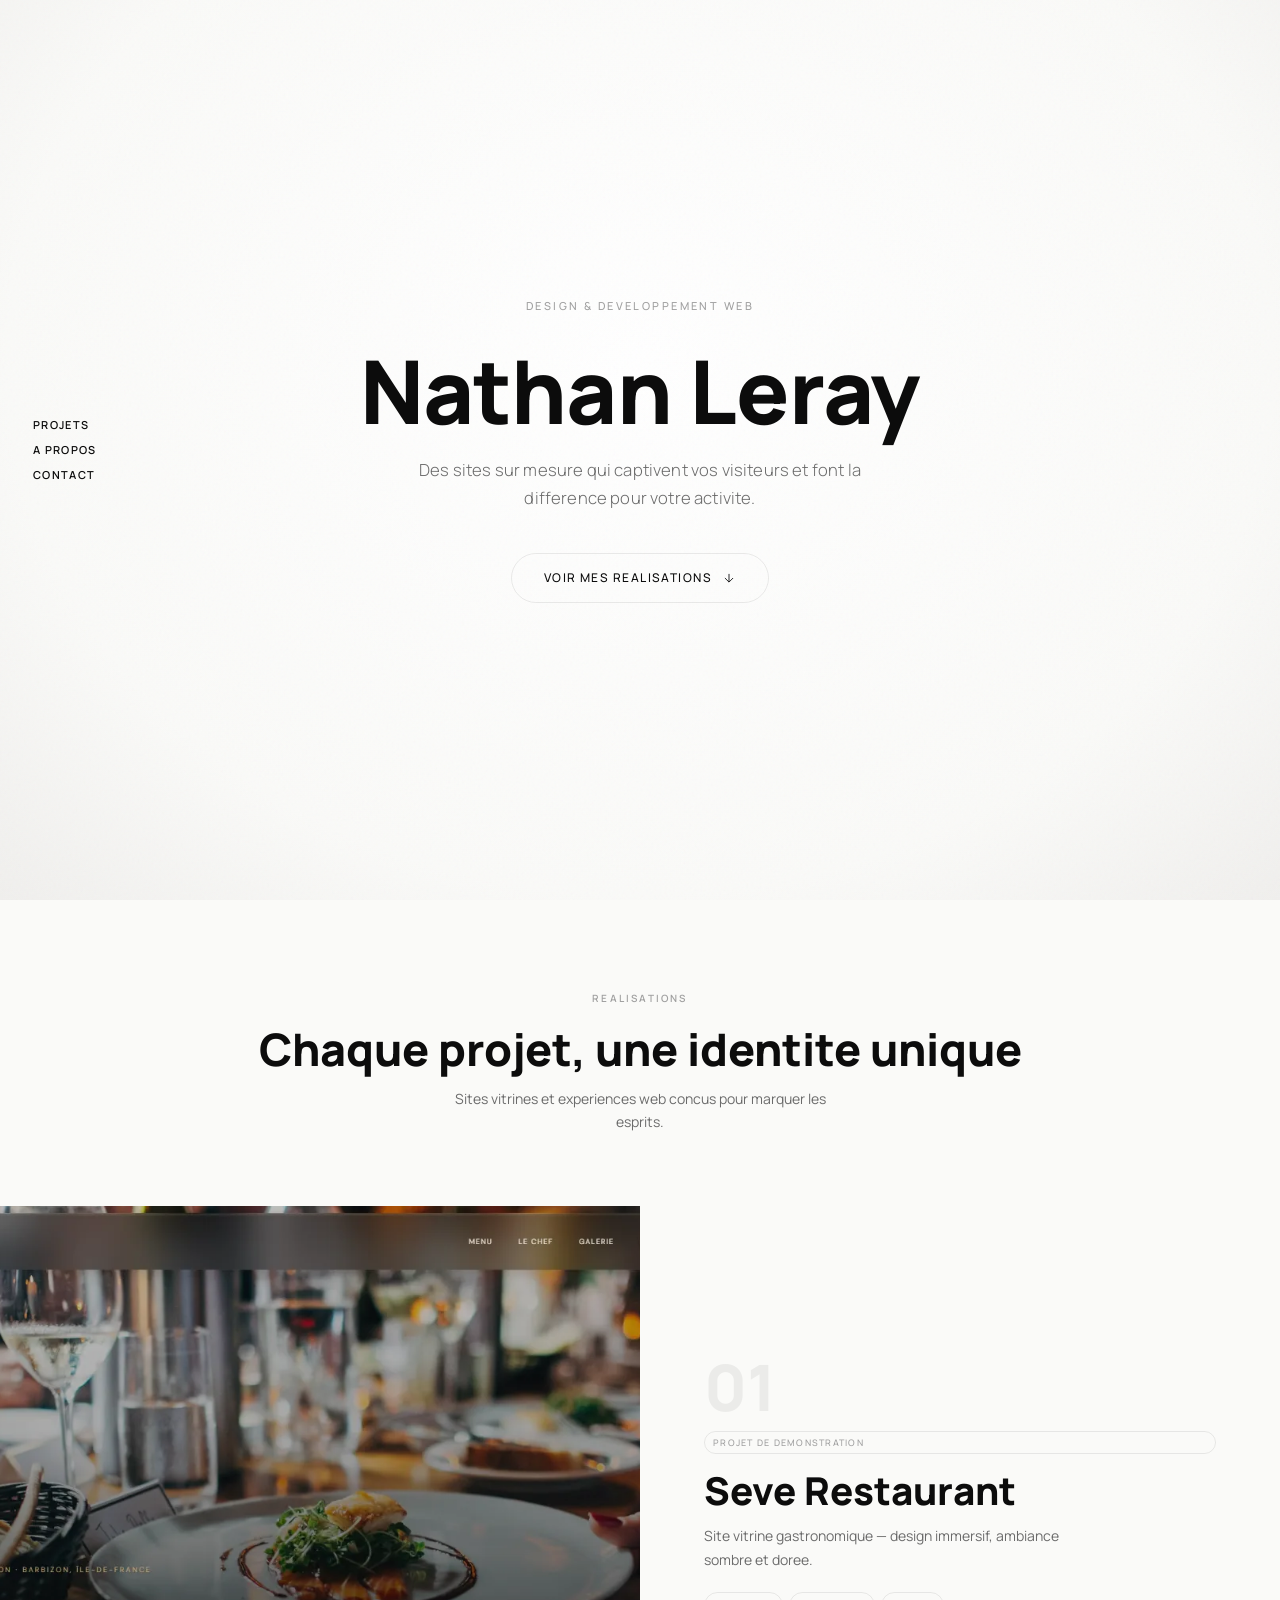
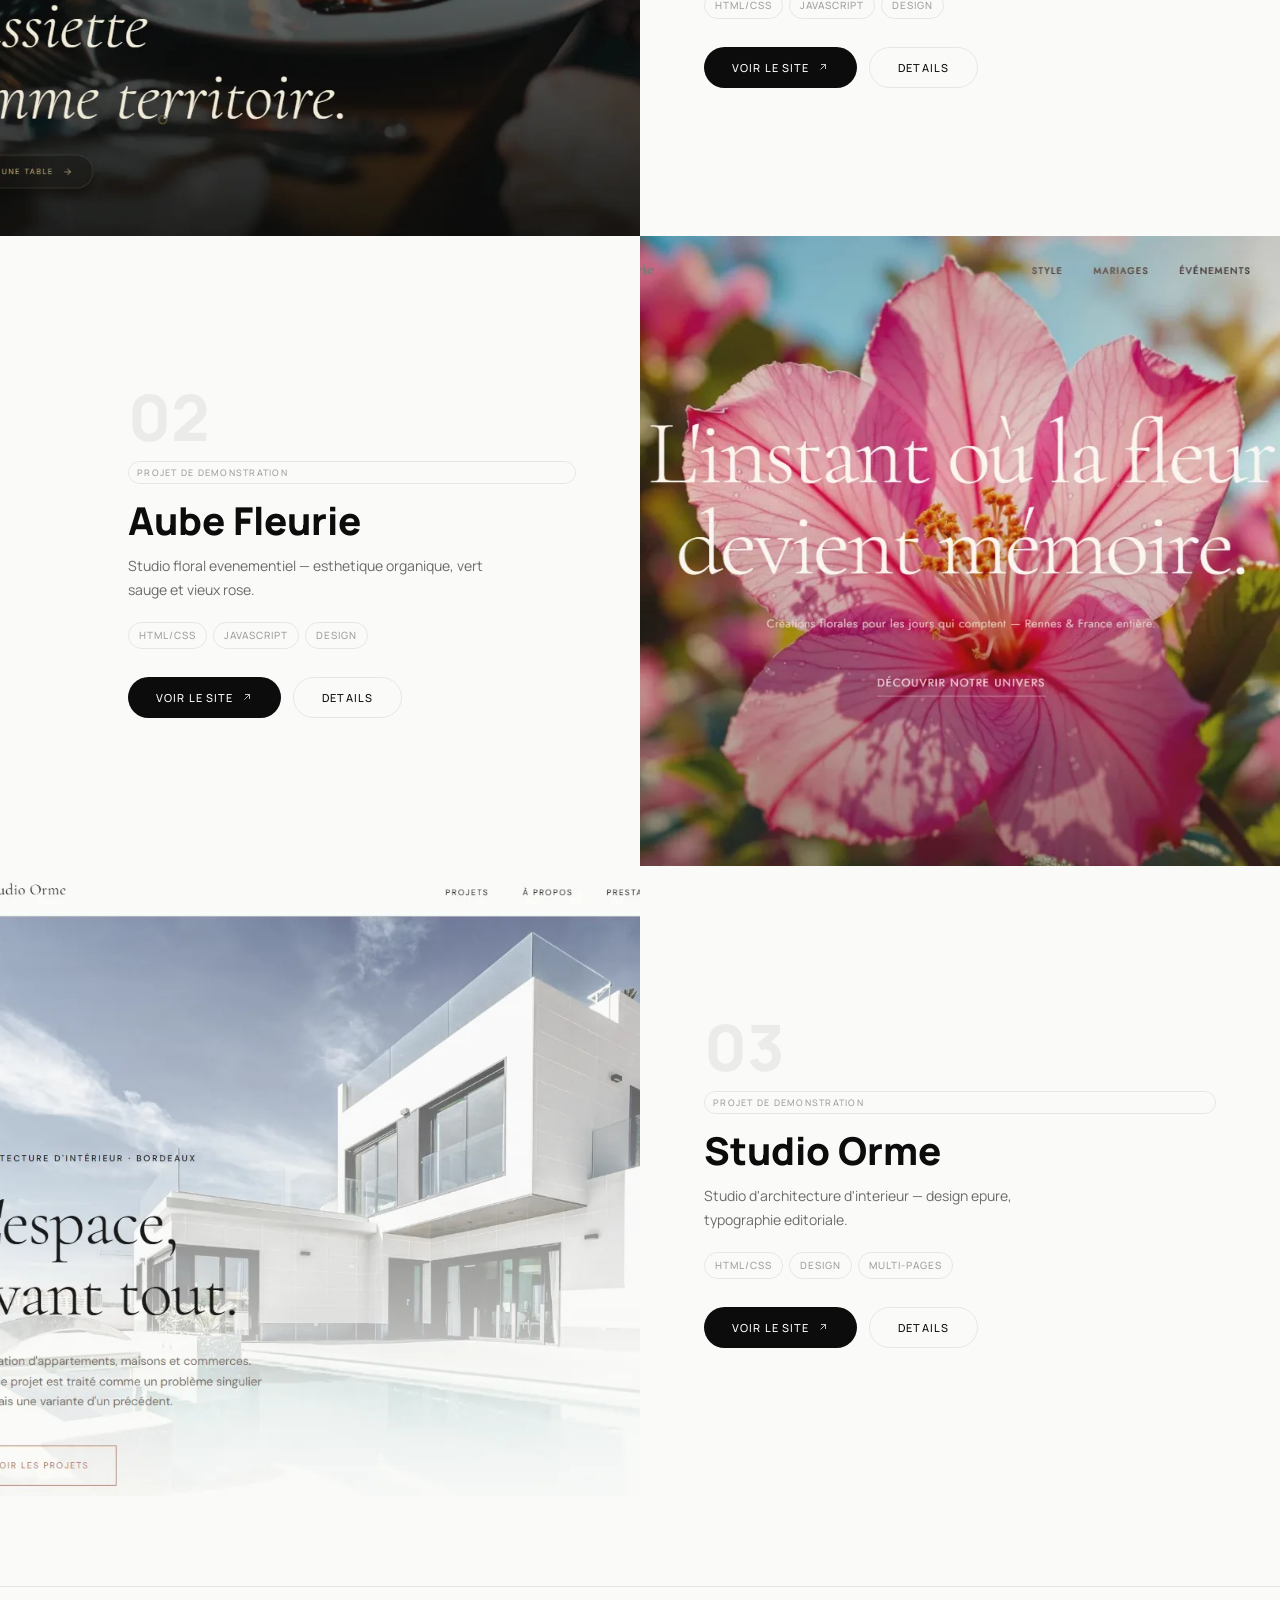
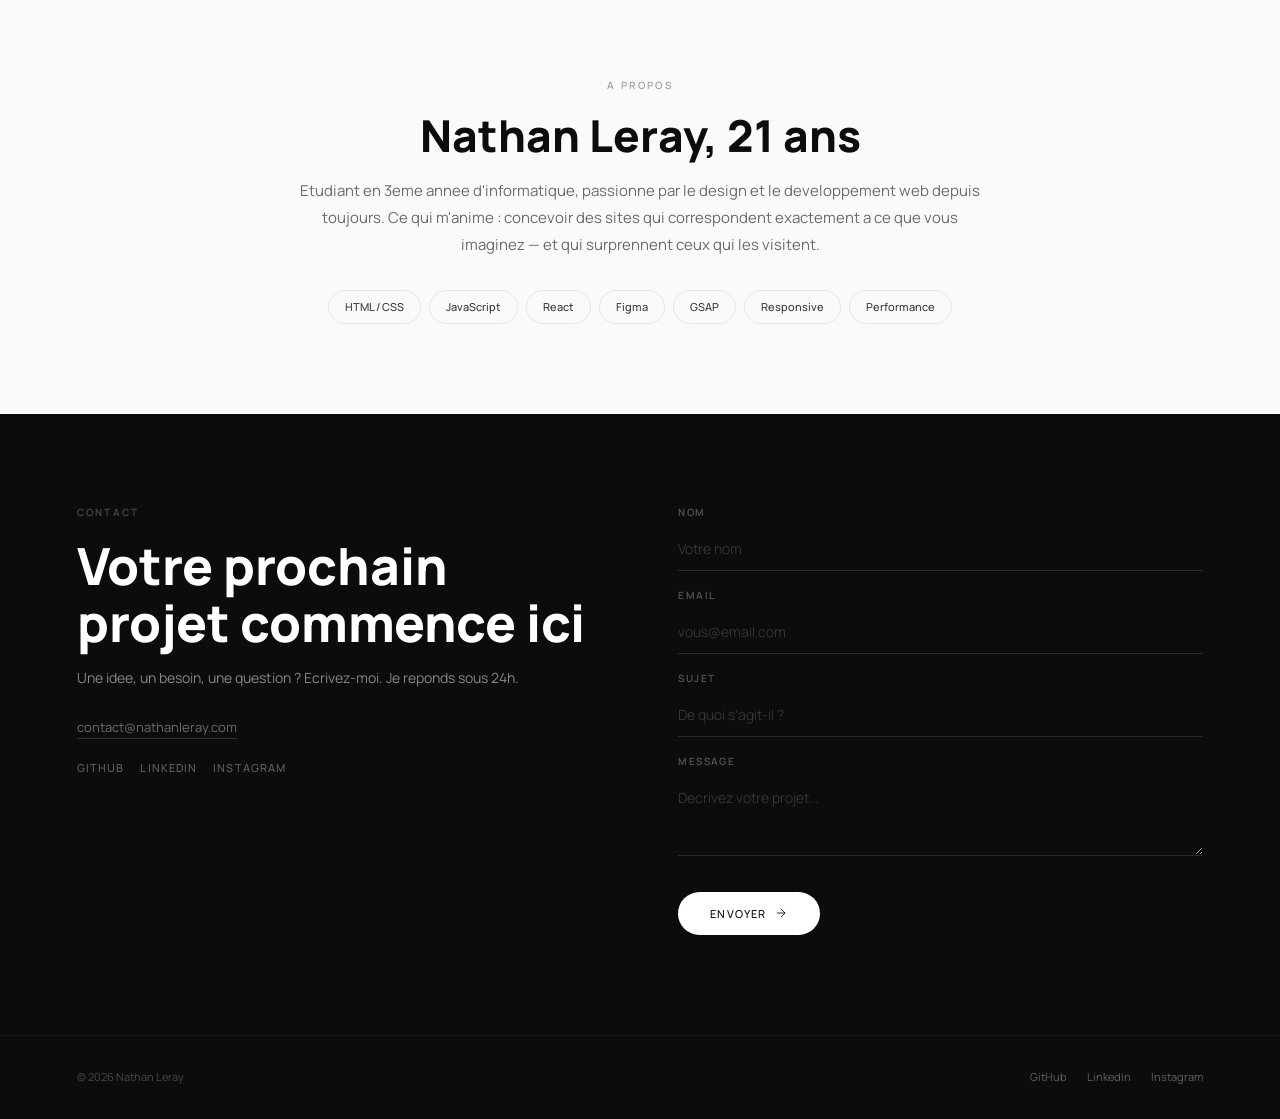
==== index.html @ 49ed4783 "Redesign pro as main, SEO/perf/security audit - pro.html → index.html (main page), old index → creat" ====
<!DOCTYPE html>
<html lang="fr">
<head>
<meta charset="UTF-8">
<meta name="viewport" content="width=device-width,initial-scale=1">
<title>Nathan Leray — Sites web sur mesure</title>
<meta name="description" content="Nathan Leray — Sites web sur mesure, performants et memorables. Design & developpement.">
<link rel="canonical" href="https://nathanleray.com">
<!-- Open Graph -->
<meta property="og:type" content="website">
<meta property="og:title" content="Nathan Leray — Sites web sur mesure">
<meta property="og:description" content="Designer et developpeur web. Des sites sur mesure qui captivent vos visiteurs et font la difference pour votre activite.">
<meta property="og:url" content="https://nathanleray.com">
<meta property="og:image" content="https://nathanleray.com/screenshots/seve.webp">
<meta property="og:locale" content="fr_FR">
<!-- Twitter -->
<meta name="twitter:card" content="summary_large_image">
<meta name="twitter:title" content="Nathan Leray — Sites web sur mesure">
<meta name="twitter:description" content="Designer et developpeur web. Des sites sur mesure qui captivent vos visiteurs.">
<meta name="twitter:image" content="https://nathanleray.com/screenshots/seve.webp">
<meta name="author" content="Nathan Leray">
<meta name="theme-color" content="#FAFAF8">
<link rel="icon" href="data:image/svg+xml,<svg xmlns='http://www.w3.org/2000/svg' viewBox='0 0 100 100'><text y='.9em' font-size='80' font-family='serif' font-style='italic'>N</text></svg>">
<link rel="preconnect" href="https://fonts.googleapis.com">
<link rel="preconnect" href="https://fonts.gstatic.com" crossorigin>
<link href="https://fonts.googleapis.com/css2?family=Manrope:wght@300;400;500;600;700;800&display=swap" rel="stylesheet">
<style>
/* Hide until fonts loaded */
.fonts-loading{opacity:0}
.fonts-ready{opacity:1;transition:opacity .15s}

:root{
  --bg:#FAFAF8;--surface:#FFFFFF;--ink:#0C0C0C;--secondary:#3A3A3A;--muted:#6B6B6B;--ghost:#A0A0A0;
  --border:rgba(0,0,0,.08);--accent:#0C0C0C;
  --font-display:'Manrope',system-ui,sans-serif;
  --font-body:'Manrope',system-ui,sans-serif;
  --ease:cubic-bezier(.16,1,.3,1);
  --gutter:clamp(24px,6vw,80px);
  --max-w:1320px;
}
*,*::before,*::after{margin:0;padding:0;box-sizing:border-box}
html{scroll-behavior:smooth;-webkit-font-smoothing:antialiased}
body{font-family:var(--font-body);font-weight:400;font-size:15px;line-height:1.7;color:var(--ink);background:var(--bg)}
a{color:inherit;text-decoration:none}
img{display:block;max-width:100%}
::selection{background:var(--ink);color:var(--bg)}

/* ═══ NAV ═══ */
.side-nav{position:fixed;left:20px;top:50%;transform:translateY(-50%);z-index:100;display:flex;flex-direction:column;gap:0;padding:8px 10px;border-radius:8px;border:.5px solid transparent;transition:background .4s var(--ease),border-color .4s,box-shadow .4s;background:transparent}
.side-nav a{font-family:var(--font-body);font-size:11px;font-weight:600;color:var(--ink);transition:color .3s;line-height:1.2;text-transform:uppercase;letter-spacing:.12em;padding:6px 2px}
.side-nav a:hover{color:var(--ghost)}
.side-nav.on-dark{background:rgba(255,255,255,.92);backdrop-filter:blur(8px);-webkit-backdrop-filter:blur(8px);border-color:rgba(0,0,0,.12);box-shadow:0 1px 6px rgba(0,0,0,.06)}
.side-nav.on-light{background:transparent;border-color:transparent;box-shadow:none}
@media(max-width:900px){.side-nav{position:fixed;left:0;right:0;bottom:0;top:auto;transform:none;flex-direction:row;justify-content:center;gap:28px;padding:16px;background:rgba(250,250,248,.94);backdrop-filter:blur(16px);-webkit-backdrop-filter:blur(16px);border-top:1px solid var(--border);z-index:100}.side-nav a{font-size:10px;letter-spacing:.1em}}

/* ═══ HERO ═══ */
.hero{position:relative;min-height:100vh;display:flex;align-items:center;justify-content:center;overflow:hidden;background:radial-gradient(ellipse at 50% 40%,#fff 0%,var(--bg) 70%,#F0EFED 100%)}
.hero::before{content:'';position:absolute;inset:0;background:url("data:image/svg+xml,%3Csvg viewBox='0 0 512 512' xmlns='http://www.w3.org/2000/svg'%3E%3Cfilter id='n'%3E%3CfeTurbulence type='fractalNoise' baseFrequency='0.65' numOctaves='4' stitchTiles='stitch'/%3E%3C/filter%3E%3Crect width='100%25' height='100%25' filter='url(%23n)' opacity='1'/%3E%3C/svg%3E");opacity:.035;pointer-events:none}
.hero-content{position:relative;z-index:2;text-align:center;max-width:820px;padding:0 var(--gutter)}
.hero-tag{font-size:11px;font-weight:500;letter-spacing:.22em;text-transform:uppercase;color:var(--ghost);margin-bottom:28px;opacity:0;transform:translateY(8px);animation:fadeUp .8s var(--ease) .9s forwards}
.hero-title{font-family:var(--font-display);font-size:clamp(44px,8vw,88px);font-weight:800;line-height:1.05;color:var(--ink);letter-spacing:-.01em;margin-bottom:20px;opacity:0;transform:scale(.82);animation:zoomIn 1.2s var(--ease) .2s forwards}
@keyframes zoomIn{to{opacity:1;transform:scale(1)}}
.hero-sub{font-size:clamp(15px,1.3vw,18px);font-weight:300;color:var(--muted);max-width:480px;margin:0 auto 40px;letter-spacing:.01em;line-height:1.7;opacity:0;transform:translateY(10px);animation:fadeUp .8s var(--ease) 1.15s forwards}
.hero-cta{display:inline-flex;align-items:center;gap:10px;padding:14px 32px;border:1px solid var(--border);border-radius:99px;color:var(--ink);font-size:12px;font-weight:500;letter-spacing:.12em;text-transform:uppercase;transition:background .4s,border-color .4s,color .4s;opacity:0;transform:translateY(8px);animation:fadeUp .7s var(--ease) 1.35s forwards}
.hero-cta:hover{background:var(--ink);color:#fff;border-color:var(--ink)}
.hero-cta svg{width:14px;height:14px;transition:transform .3s var(--ease)}
.hero-cta:hover svg{transform:translateY(2px)}
@keyframes fadeUp{to{opacity:1;transform:translateY(0)}}

/* ═══ SECTION ═══ */
.section-label{font-size:10px;font-weight:600;letter-spacing:.22em;text-transform:uppercase;color:var(--ghost);margin-bottom:16px}

/* ═══ PROJECTS ═══ */
.projects-section{padding:clamp(60px,10vh,120px) 0}
.projects-intro{text-align:center;padding:0 var(--gutter);margin-bottom:clamp(48px,8vh,80px)}
.projects-intro-title{font-family:var(--font-display);font-size:clamp(28px,3.5vw,48px);font-weight:800;line-height:1.15;margin-bottom:12px}
.projects-intro-sub{font-size:14px;color:var(--muted);max-width:420px;margin:0 auto}

.project-row{display:grid;grid-template-columns:1fr 1fr;gap:0;min-height:70vh;align-items:center;position:relative;overflow:hidden}
.project-row:nth-child(even) .project-img-col{order:2}
.project-row:nth-child(even) .project-text-col{order:1;padding-left:clamp(80px,10vw,140px)}

.project-img-col{position:relative;height:100%;overflow:hidden}
.project-img{width:100%;height:100%;object-fit:cover;transition:transform .8s var(--ease)}
.project-row:hover .project-img{transform:scale(1.03)}

.project-text-col{padding:clamp(40px,5vw,80px) clamp(32px,5vw,72px);display:flex;flex-direction:column;justify-content:center}
.project-number{font-family:var(--font-display);font-size:64px;font-weight:800;color:rgba(0,0,0,.06);line-height:1;margin-bottom:12px}
.project-name{font-family:var(--font-display);font-size:clamp(28px,3vw,44px);font-weight:800;line-height:1.1;margin-bottom:12px}
.project-desc{font-size:14px;color:var(--muted);line-height:1.7;margin-bottom:20px;max-width:380px}
.project-tags{display:flex;flex-wrap:wrap;gap:6px;margin-bottom:28px}
.project-tag{font-size:10px;font-weight:500;letter-spacing:.1em;text-transform:uppercase;color:var(--ghost);border:1px solid var(--border);padding:4px 10px;border-radius:99px}
.project-actions{display:flex;gap:12px;flex-wrap:wrap}
.btn{display:inline-flex;align-items:center;gap:8px;padding:12px 28px;font-family:var(--font-body);font-size:11px;font-weight:500;letter-spacing:.1em;text-transform:uppercase;border-radius:99px;border:none;cursor:pointer;transition:all .35s var(--ease)}
.btn svg{width:12px;height:12px}
.btn-dark{background:var(--ink);color:#fff}
.btn-dark:hover{background:#333;transform:translateY(-1px);box-shadow:0 4px 20px rgba(0,0,0,.15)}
.btn-outline{background:transparent;color:var(--ink);border:1px solid var(--border)}
.btn-outline:hover{border-color:var(--ink)}
.project-demo{font-size:9px;font-weight:500;letter-spacing:.14em;text-transform:uppercase;color:var(--ghost);border:1px solid var(--border);padding:3px 8px;border-radius:99px;display:inline-block;margin-bottom:16px}

@media(max-width:768px){
  .project-row{grid-template-columns:1fr;min-height:auto}
  .project-row:nth-child(even) .project-img-col{order:1}
  .project-row:nth-child(even) .project-text-col{order:2}
  .project-img-col{height:50vw;min-height:240px}
  .project-text-col{padding:28px var(--gutter) 48px}
  .project-number{font-size:40px}
}

/* ═══ ABOUT ═══ */
.about{padding:clamp(80px,10vh,140px) var(--gutter);border-top:1px solid var(--border)}
.about-inner{max-width:680px;margin:0 auto;text-align:center}
.about-title{font-family:var(--font-display);font-size:clamp(28px,3.5vw,44px);font-weight:800;line-height:1.15;margin-bottom:16px}
.about-bio{font-size:15px;color:var(--muted);line-height:1.8;margin-bottom:32px}
.stack-tags{display:flex;flex-wrap:wrap;gap:8px;justify-content:center}
.stack-tag{font-size:11px;font-weight:500;color:var(--secondary);padding:7px 16px;border:1px solid var(--border);border-radius:99px;transition:border-color .3s,color .3s}
.stack-tag:hover{border-color:var(--ink);color:var(--ink)}

/* ═══ CONTACT ═══ */
.contact{padding:clamp(80px,10vh,140px) var(--gutter);background:var(--ink);color:#fff}
.contact-inner{max-width:var(--max-w);margin:0 auto;display:grid;grid-template-columns:1fr 1fr;gap:clamp(40px,6vw,100px);align-items:start}
@media(max-width:768px){.contact-inner{grid-template-columns:1fr;gap:40px}}
.contact-left{}
.contact-title{font-family:var(--font-display);font-size:clamp(32px,4vw,56px);font-weight:800;line-height:1.1;margin-bottom:16px}
.contact-sub{font-size:14px;color:rgba(255,255,255,.5);margin-bottom:24px;line-height:1.7}
.contact-email{font-size:13px;color:rgba(255,255,255,.4);border-bottom:1px solid rgba(255,255,255,.15);padding-bottom:2px;transition:color .3s,border-color .3s}
.contact-email:hover{color:#fff;border-color:#fff}
.contact-socials{display:flex;gap:16px;margin-top:20px}
.contact-socials a{font-size:11px;font-weight:500;letter-spacing:.1em;text-transform:uppercase;color:rgba(255,255,255,.35);transition:color .3s}
.contact-socials a:hover{color:#fff}
.form-group{margin-bottom:16px}
.form-label{font-size:10px;font-weight:600;letter-spacing:.14em;text-transform:uppercase;color:rgba(255,255,255,.3);margin-bottom:6px;display:block}
.form-input,.form-textarea{width:100%;font-family:var(--font-body);font-size:14px;font-weight:300;color:#fff;padding:12px 0;background:none;border:none;border-bottom:1px solid rgba(255,255,255,.12);outline:none;transition:border-color .3s}
.form-input::placeholder,.form-textarea::placeholder{color:rgba(255,255,255,.2)}
.form-input:focus,.form-textarea:focus{border-color:rgba(255,255,255,.5)}
.form-textarea{resize:vertical;min-height:80px}
.btn-send{display:inline-flex;align-items:center;gap:8px;margin-top:12px;padding:14px 32px;background:#fff;color:var(--ink);font-family:var(--font-body);font-size:11px;font-weight:500;letter-spacing:.1em;text-transform:uppercase;border:none;border-radius:99px;cursor:pointer;transition:all .35s var(--ease)}
.btn-send:hover{transform:translateY(-1px);box-shadow:0 4px 20px rgba(255,255,255,.15)}
.form-feedback{font-size:12px;margin-top:10px;color:rgba(255,255,255,.4)}
.form-feedback.success{color:#5AE05A}
.form-feedback.error{color:#FF5F57}

/* ═══ FOOTER ═══ */
.footer{padding:32px var(--gutter);background:var(--ink);border-top:1px solid rgba(255,255,255,.06);display:flex;align-items:center;justify-content:space-between;font-size:11px;color:rgba(255,255,255,.25)}
.footer a{color:rgba(255,255,255,.35);transition:color .3s}
.footer a:hover{color:#fff}
.footer-links{display:flex;gap:20px}
@media(max-width:640px){.footer{flex-direction:column;gap:12px;text-align:center;padding-bottom:80px}}

/* ═══ MODAL ═══ */
.modal-backdrop{position:fixed;inset:0;background:rgba(0,0,0,.5);z-index:200;opacity:0;pointer-events:none;transition:opacity .4s}
.modal-backdrop.active{opacity:1;pointer-events:auto}
.modal{position:fixed;top:0;right:0;bottom:0;width:min(600px,92vw);background:var(--bg);z-index:201;transform:translateX(100%);transition:transform .5s var(--ease);overflow-y:auto;-webkit-overflow-scrolling:touch}
.modal.active{transform:translateX(0)}
.modal-bar{position:sticky;top:0;display:flex;align-items:center;justify-content:space-between;padding:14px 24px;background:rgba(250,250,248,.94);backdrop-filter:blur(16px);border-bottom:1px solid var(--border);z-index:1}
.modal-close{background:none;border:none;font-size:12px;color:var(--muted);cursor:pointer;display:flex;align-items:center;gap:6px;padding:6px 12px;border-radius:99px;transition:background .2s,color .2s}
.modal-close:hover{background:rgba(0,0,0,.04);color:var(--ink)}
.modal-close svg{width:14px;height:14px}
.modal-label{font-size:10px;letter-spacing:.1em;text-transform:uppercase;color:var(--ghost)}
.modal-body{padding:32px 24px 48px}
.modal-title{font-family:var(--font-display);font-size:clamp(28px,4vw,40px);font-weight:800;line-height:1.1;margin-bottom:6px}
.modal-demo{font-size:9px;font-weight:500;letter-spacing:.14em;text-transform:uppercase;color:var(--ghost);border:1px solid var(--border);padding:3px 8px;border-radius:99px;display:inline-block;margin-bottom:20px}
.modal-meta{display:grid;grid-template-columns:repeat(auto-fit,minmax(110px,1fr));gap:14px;padding:20px 0;border-top:1px solid var(--border);border-bottom:1px solid var(--border);margin-bottom:24px}
.modal-meta-label{font-size:9px;font-weight:600;letter-spacing:.16em;text-transform:uppercase;color:var(--ghost);margin-bottom:2px}
.modal-meta-value{font-size:14px;color:var(--ink)}
.modal-section{margin-bottom:22px}
.modal-section-title{font-size:9px;font-weight:600;letter-spacing:.16em;text-transform:uppercase;color:var(--ghost);margin-bottom:6px}
.modal-section-text{font-size:14px;color:var(--secondary);line-height:1.7}
.modal-features{display:grid;gap:10px}
.modal-feature{padding:14px 16px;border:1px solid var(--border);border-radius:8px}
.modal-feature-title{font-weight:600;font-size:13px;margin-bottom:2px}
.modal-feature-desc{font-size:12px;color:var(--muted)}
.modal-tags{display:flex;flex-wrap:wrap;gap:6px;margin-top:20px}
.modal-tag{font-size:9px;font-weight:500;letter-spacing:.1em;text-transform:uppercase;color:var(--ghost);border:1px solid var(--border);padding:3px 10px;border-radius:99px}
.modal-actions{display:flex;gap:10px;margin-top:28px;flex-wrap:wrap}

/* ═══ FULLSCREEN SITE ═══ */
.fullscreen-site{position:fixed;inset:0;z-index:300;background:var(--bg);display:flex;flex-direction:column;opacity:0;pointer-events:none;transition:opacity .4s var(--ease)}
.fullscreen-site.active{opacity:1;pointer-events:auto}
.fullscreen-site iframe{flex:1;width:100%;border:none}
.fullscreen-bar{position:fixed;top:8px;left:50%;z-index:301;height:28px;padding:0 16px;background:rgba(0,0,0,.45);backdrop-filter:blur(10px);-webkit-backdrop-filter:blur(10px);border-radius:99px;display:none;align-items:center;justify-content:center;gap:0;font-family:var(--font-body);font-size:10px;font-weight:500;color:rgba(255,255,255,.85);letter-spacing:.03em;cursor:pointer;transition:opacity 400ms ease,transform 400ms var(--ease);transform:translateX(-50%)}
.fullscreen-bar:hover{color:#fff;background:rgba(0,0,0,.6)}
.fullscreen-bar.visible{display:flex}
.fullscreen-bar.hidden-bar{opacity:0;transform:translateX(-50%) translateY(-8px);pointer-events:none}
.fullscreen-trigger{position:fixed;top:0;left:0;right:0;height:48px;z-index:302;display:none;cursor:pointer}
@media(max-width:768px){
  .fullscreen-bar{top:auto;bottom:20px;transform:translateX(-50%);height:40px;padding:0 24px;background:rgba(0,0,0,.75);font-size:11px;gap:4px;white-space:nowrap}
  .fullscreen-bar.visible{display:flex}
  .fullscreen-bar.hidden-bar{opacity:1!important;transform:translateX(-50%)!important;pointer-events:auto!important}
  .fullscreen-trigger{display:none!important}
  .side-nav{z-index:99}
}

/* ═══ SCROLL REVEAL ═══ */
.reveal{opacity:0;transform:translateY(20px);transition:opacity .8s var(--ease),transform .8s var(--ease)}
.reveal.visible{opacity:1;transform:translateY(0)}

/* ═══ MOBILE ═══ */
@media(max-width:768px){
  :root{--gutter:20px}
  .hero-title{font-size:clamp(36px,10vw,52px)}
  .hero-sub{font-size:14px}
  .about{padding:48px var(--gutter)}
  .contact{padding:48px var(--gutter)}
  .contact-title{font-size:clamp(28px,6vw,36px)}
  .modal{width:100vw}
  .footer{padding-bottom:80px}
}
</style>
<script type="application/ld+json">{"@context":"https://schema.org","@type":"Person","name":"Nathan Leray","url":"https://nathanleray.com","jobTitle":"Designer & Developpeur Web","description":"Sites web sur mesure, performants et memorables.","sameAs":["https://github.com/nathanleray","https://linkedin.com/in/nathanleray","https://instagram.com/nathanleray"]}</script>
</head>
<body class="fonts-loading">
<script>document.fonts.ready.then(()=>{document.body.classList.remove('fonts-loading');document.body.classList.add('fonts-ready');})</script>

<!-- NAV -->
<nav class="side-nav">
  <a href="#projets">Projets</a>
  <a href="#apropos">A propos</a>
  <a href="#contact">Contact</a>
</nav>

<!-- HERO -->
<section class="hero">
  <div class="hero-content">
    <p class="hero-tag">Design & Developpement Web</p>
    <h1 class="hero-title">Nathan Leray</h1>
    <p class="hero-sub">Des sites sur mesure qui captivent vos visiteurs et font la difference pour votre activite.</p>
    <a href="#projets" class="hero-cta">Voir mes realisations <svg viewBox="0 0 24 24" fill="none" stroke="currentColor" stroke-width="1.5"><path d="M12 5v14M5 12l7 7 7-7"/></svg></a>
  </div>
</section>

<!-- PROJECTS -->
<section class="projects-section" id="projets">
  <div class="projects-intro reveal">
    <p class="section-label">Realisations</p>
    <h2 class="projects-intro-title">Chaque projet, une identite unique</h2>
    <p class="projects-intro-sub">Sites vitrines et experiences web concus pour marquer les esprits.</p>
  </div>
  <div id="projectsContainer"></div>
</section>

<!-- ABOUT -->
<section class="about" id="apropos">
  <div class="about-inner">
    <p class="section-label reveal">A propos</p>
    <h2 class="about-title reveal">Nathan Leray, 21 ans</h2>
    <p class="about-bio reveal">Etudiant en 3eme annee d'informatique, passionne par le design et le developpement web depuis toujours. Ce qui m'anime : concevoir des sites qui correspondent exactement a ce que vous imaginez — et qui surprennent ceux qui les visitent.</p>
    <div class="stack-tags reveal">
      <span class="stack-tag">HTML / CSS</span>
      <span class="stack-tag">JavaScript</span>
      <span class="stack-tag">React</span>
      <span class="stack-tag">Figma</span>
      <span class="stack-tag">GSAP</span>
      <span class="stack-tag">Responsive</span>
      <span class="stack-tag">Performance</span>
    </div>
  </div>
</section>

<!-- CONTACT -->
<section class="contact" id="contact">
  <div class="contact-inner">
    <div class="contact-left">
      <p class="section-label reveal" style="color:rgba(255,255,255,.25)">Contact</p>
      <h2 class="contact-title reveal">Votre prochain projet commence ici</h2>
      <p class="contact-sub reveal">Une idee, un besoin, une question ? Ecrivez-moi. Je reponds sous 24h.</p>
      <a href="mailto:contact@nathanleray.com" class="contact-email reveal">contact@nathanleray.com</a>
      <div class="contact-socials reveal">
        <a href="https://github.com/nathanleray" target="_blank" rel="noopener noreferrer">GitHub</a>
        <a href="https://linkedin.com/in/nathanleray" target="_blank" rel="noopener noreferrer">LinkedIn</a>
        <a href="https://instagram.com/nathanleray" target="_blank" rel="noopener noreferrer">Instagram</a>
      </div>
    </div>
    <form id="contactForm" action="https://formspree.io/f/xpqoablg" method="POST" class="reveal">
      <div class="form-group"><label class="form-label">Nom</label><input type="text" name="name" class="form-input" placeholder="Votre nom" required></div>
      <div class="form-group"><label class="form-label">Email</label><input type="email" name="email" class="form-input" placeholder="vous@email.com" required></div>
      <div class="form-group"><label class="form-label">Sujet</label><input type="text" name="subject" class="form-input" placeholder="De quoi s'agit-il ?"></div>
      <div class="form-group"><label class="form-label">Message</label><textarea name="message" class="form-textarea" placeholder="Decrivez votre projet..." required></textarea></div>
      <button type="submit" class="btn-send">Envoyer <svg viewBox="0 0 24 24" width="14" height="14" fill="none" stroke="currentColor" stroke-width="1.5"><path d="M5 12h14M12 5l7 7-7 7"/></svg></button>
      <div class="form-feedback" id="formFeedback"></div>
    </form>
  </div>
</section>

<!-- FOOTER -->
<footer class="footer">
  <span>&copy; 2026 Nathan Leray</span>
  <div class="footer-links">
    <a href="https://github.com/nathanleray" target="_blank" rel="noopener noreferrer">GitHub</a>
    <a href="https://linkedin.com/in/nathanleray" target="_blank" rel="noopener noreferrer">LinkedIn</a>
    <a href="https://instagram.com/nathanleray" target="_blank" rel="noopener noreferrer">Instagram</a>
  </div>
</footer>

<!-- FULLSCREEN SITE -->
<div class="fullscreen-site" id="fullscreenSite"></div>
<div class="fullscreen-trigger" id="fullscreenTrigger"></div>
<div class="fullscreen-bar" id="fullscreenBar">
  <span id="fullscreenName"></span>
  <span style="margin:0 4px;opacity:.4">&middot;</span>
  <span style="opacity:.6">Retour au portfolio</span>
</div>

<!-- MODAL -->
<div class="modal-backdrop" id="modalBackdrop"></div>
<div class="modal" id="modal">
  <div class="modal-bar">
    <span class="modal-label" id="modalLabel"></span>
    <button class="modal-close" id="modalClose"><svg viewBox="0 0 24 24" fill="none" stroke="currentColor" stroke-width="1.5"><path d="M18 6L6 18M6 6l12 12"/></svg> Fermer</button>
  </div>
  <div class="modal-body" id="modalBody"></div>
</div>

<script>
const PROJECTS = [
  {name:'Seve Restaurant',desc:'Site vitrine gastronomique — design immersif, ambiance sombre et doree.',url:'https://seve-restaurant.fr',demo:true,live:'sites/seve/index.html',screenshot:'screenshots/seve.webp',tags:['HTML/CSS','JavaScript','Design'],color:'#C9A96E',
    case:{role:'Design & Developpement',year:'2024',client:'Seve — Barbizon',duration:'3 semaines',
      brief:'Creer l\'identite numerique d\'un restaurant gastronomique a Barbizon. Atmosphere intime et raffinee, navigation immersive, esthetique sombre et doree.',
      approach:'Direction artistique sombre et doree. Typographie serif elegante, animations subtiles. 100% vanilla HTML/CSS/JS, zero framework.',
      features:[{title:'Navigation immersive',desc:'Menu plein ecran avec animations fluides.'},{title:'Multi-pages',desc:'5 pages avec identite propre.'},{title:'Responsive',desc:'Mobile, tablette, desktop.'},{title:'Performance',desc:'Lazy-load, GPU-accelerated.'}],
      result:'Un site qui capture l\'essence du restaurant — elegant, immersif et performant.'}},
  {name:'Aube Fleurie',desc:'Studio floral evenementiel — esthetique organique, vert sauge et vieux rose.',url:'https://maisonaubefleurie.fr',demo:true,live:'sites/aube-fleurie/index.html',screenshot:'screenshots/aube.webp',tags:['HTML/CSS','JavaScript','Design'],color:'#8A9E8C',
    case:{role:'Design & Developpement',year:'2025',client:'Maison Aube Fleurie — Rennes',duration:'3 semaines',
      brief:'Site vitrine d\'un studio floral evenementiel haut de gamme a Rennes.',
      approach:'Direction organique, palette vert sauge et vieux rose. Cormorant Garamond, Lenis smooth scroll, GSAP, curseur personnalise.',
      features:[{title:'Preloader cinematique',desc:'Animation d\'entree typographique.'},{title:'Galerie masonry',desc:'Parallaxe et curseur contextuel.'},{title:'Marquee infini',desc:'Bandeau defilant floral.'},{title:'Formulaire',desc:'Validation et design coherent.'}],
      result:'Un site poetique et raffine qui positionne la marque sur le haut de gamme.'}},
  {name:'Studio Orme',desc:'Studio d\'architecture d\'interieur — design epure, typographie editoriale.',url:'https://studio-orme.fr',demo:true,live:'sites/studio-orme/index.html',screenshot:'screenshots/orme.webp',tags:['HTML/CSS','Design','Multi-pages'],color:'#9E9589',
    case:{role:'Design & Developpement',year:'2024',client:'Studio Orme — Bordeaux',duration:'4 semaines',
      brief:'Site vitrine d\'un studio d\'architecture d\'interieur bordelais. Approche rigoureuse et epuree.',
      approach:'Minimalisme, tons naturels, Cormorant Garamond + DM Sans. Navigation fixe blur, galeries immersives.',
      features:[{title:'Portfolio projets',desc:'6 projets, galeries photo, filtres.'},{title:'12 pages',desc:'Accueil, projets, prestations, contact, FAQ.'},{title:'Responsive',desc:'Grilles adaptatives, typo fluide.'},{title:'Identite forte',desc:'Palette terreux, mise en page editoriale.'}],
      result:'Un site qui respire le calme et la rigueur.'}}
];

// ── Build project rows ──
const container = document.getElementById('projectsContainer');
PROJECTS.forEach((p, i) => {
  const row = document.createElement('div');
  row.className = 'project-row reveal';
  row.innerHTML = `
    <div class="project-img-col">
      <img class="project-img" src="${p.screenshot}" alt="${p.name}" loading="lazy">
    </div>
    <div class="project-text-col">
      <div class="project-number">0${i + 1}</div>
      ${p.demo ? '<span class="project-demo">Projet de demonstration</span>' : ''}
      <h3 class="project-name">${p.name}</h3>
      <p class="project-desc">${p.desc}</p>
      <div class="project-tags">${p.tags.map(t => `<span class="project-tag">${t}</span>`).join('')}</div>
      <div class="project-actions">
        ${p.live ? `<button class="btn btn-dark" onclick="openSite(${i})">Voir le site <svg viewBox="0 0 24 24" fill="none" stroke="currentColor" stroke-width="1.5"><path d="M7 17L17 7M17 7H8M17 7v9"/></svg></button>` : ''}
        <button class="btn btn-outline" onclick="openModal(${i})">Details</button>
      </div>
    </div>`;
  container.appendChild(row);
});

// ── Modal ──
const backdrop = document.getElementById('modalBackdrop');
const modal = document.getElementById('modal');
const modalBody = document.getElementById('modalBody');
const modalLabel = document.getElementById('modalLabel');

function openModal(i) {
  const p = PROJECTS[i], c = p.case;
  if (!c) return;
  modalLabel.textContent = `${c.year} — ${c.role}`;
  const feat = c.features ? c.features.map(f =>
    `<div class="modal-feature"><div class="modal-feature-title">${f.title}</div><div class="modal-feature-desc">${f.desc}</div></div>`).join('') : '';
  const tags = p.tags.map(t => `<span class="modal-tag">${t}</span>`).join('');
  modalBody.innerHTML = `
    <h2 class="modal-title">${p.name}</h2>
    ${p.demo ? '<span class="modal-demo">Projet de demonstration</span>' : ''}
    <div class="modal-meta">
      <div><div class="modal-meta-label">Role</div><div class="modal-meta-value">${c.role}</div></div>
      <div><div class="modal-meta-label">Annee</div><div class="modal-meta-value">${c.year}</div></div>
      <div><div class="modal-meta-label">Client</div><div class="modal-meta-value">${c.client}</div></div>
      ${c.duration ? `<div><div class="modal-meta-label">Duree</div><div class="modal-meta-value">${c.duration}</div></div>` : ''}
    </div>
    <div class="modal-section"><div class="modal-section-title">Contexte</div><div class="modal-section-text">${c.brief}</div></div>
    ${c.approach ? `<div class="modal-section"><div class="modal-section-title">Approche</div><div class="modal-section-text">${c.approach}</div></div>` : ''}
    ${feat ? `<div class="modal-section"><div class="modal-section-title">Fonctionnalites</div><div class="modal-features">${feat}</div></div>` : ''}
    ${c.result ? `<div class="modal-section"><div class="modal-section-title">Resultat</div><div class="modal-section-text">${c.result}</div></div>` : ''}
    <div class="modal-tags">${tags}</div>
    <div class="modal-actions">
      ${p.live ? `<button class="btn btn-dark" onclick="closeModal();openSite(${i})">Voir le site <svg viewBox="0 0 24 24" width="12" height="12" fill="none" stroke="currentColor" stroke-width="1.5"><path d="M7 17L17 7M17 7H8M17 7v9"/></svg></button>` : ''}
    </div>`;
  backdrop.classList.add('active');
  modal.classList.add('active');
  document.body.style.overflow = 'hidden';
}

function closeModal() {
  backdrop.classList.remove('active');
  modal.classList.remove('active');
  document.body.style.overflow = '';
  setTimeout(() => { modalBody.innerHTML = ''; }, 400);
}

// ── Fullscreen site ──
const fullscreenEl = document.getElementById('fullscreenSite');
const fullscreenBar = document.getElementById('fullscreenBar');
const fullscreenTrigger = document.getElementById('fullscreenTrigger');
const fullscreenName = document.getElementById('fullscreenName');
let fsHideTimer;

function openSite(i) {
  const p = PROJECTS[i];
  if (!p || !p.live) return;
  fullscreenName.textContent = p.name;
  const old = fullscreenEl.querySelector('iframe');
  if (old) old.remove();
  const iframe = document.createElement('iframe');
  iframe.src = p.live; iframe.title = p.name;
  iframe.setAttribute('sandbox','allow-same-origin allow-scripts allow-forms');
  fullscreenEl.appendChild(iframe);
  fullscreenEl.classList.add('active');
  fullscreenBar.classList.add('visible');
  fullscreenBar.classList.remove('hidden-bar');
  fullscreenTrigger.style.display = 'block';
  document.body.style.overflow = 'hidden';
  clearTimeout(fsHideTimer);
  fsHideTimer = setTimeout(() => fullscreenBar.classList.add('hidden-bar'), 2500);
}

function closeSite() {
  fullscreenEl.classList.remove('active');
  fullscreenBar.classList.remove('visible', 'hidden-bar');
  fullscreenTrigger.style.display = 'none';
  document.body.style.overflow = '';
  clearTimeout(fsHideTimer);
  setTimeout(() => { const f = fullscreenEl.querySelector('iframe'); if (f) f.remove(); }, 400);
}

fullscreenBar.addEventListener('click', closeSite);
fullscreenTrigger.addEventListener('click', closeSite);
fullscreenTrigger.addEventListener('mouseenter', () => {
  fullscreenBar.classList.remove('hidden-bar');
  clearTimeout(fsHideTimer);
  fsHideTimer = setTimeout(() => fullscreenBar.classList.add('hidden-bar'), 2500);
});
fullscreenBar.addEventListener('mouseenter', () => { clearTimeout(fsHideTimer); fullscreenBar.classList.remove('hidden-bar'); });
fullscreenBar.addEventListener('mouseleave', () => { fsHideTimer = setTimeout(() => fullscreenBar.classList.add('hidden-bar'), 2000); });

backdrop.addEventListener('click', closeModal);
document.getElementById('modalClose').addEventListener('click', closeModal);
document.addEventListener('keydown', e => {
  if (e.key !== 'Escape') return;
  if (fullscreenEl.classList.contains('active')) { closeSite(); return; }
  closeModal();
});

// ── Contact form ──
document.getElementById('contactForm').addEventListener('submit', async function(e) {
  e.preventDefault();
  const fb = document.getElementById('formFeedback'), btn = this.querySelector('.btn-send');
  btn.disabled = true; btn.textContent = 'Envoi...';
  try {
    const r = await fetch(this.action, { method:'POST', body:new FormData(this), headers:{'Accept':'application/json'} });
    if (r.ok) { fb.textContent = 'Message envoye !'; fb.className = 'form-feedback success'; this.reset(); }
    else { fb.textContent = 'Erreur. Reessayez.'; fb.className = 'form-feedback error'; }
  } catch { fb.textContent = 'Erreur. Reessayez.'; fb.className = 'form-feedback error'; }
  btn.disabled = false;
  btn.innerHTML = 'Envoyer <svg viewBox="0 0 24 24" width="14" height="14" fill="none" stroke="currentColor" stroke-width="1.5"><path d="M5 12h14M12 5l7 7-7 7"/></svg>';
});

// ── Scroll reveal ──
const obs = new IntersectionObserver(entries => {
  entries.forEach(e => { if (e.isIntersecting) { e.target.classList.add('visible'); obs.unobserve(e.target); } });
}, { threshold: 0.12 });
document.querySelectorAll('.reveal').forEach(el => obs.observe(el));

// ── Nav style on dark sections ──
if (window.innerWidth > 900) {
  const sideNav = document.querySelector('.side-nav');
  const darkSections = document.querySelectorAll('.project-img-col, .contact');
  function updateNavStyle() {
    const navRect = sideNav.getBoundingClientRect();
    const navMid = navRect.top + navRect.height / 2;
    let onDark = false;
    darkSections.forEach(s => {
      const r = s.getBoundingClientRect();
      if (navMid >= r.top && navMid <= r.bottom) onDark = true;
    });
    sideNav.classList.toggle('on-dark', onDark);
    sideNav.classList.toggle('on-light', !onDark);
  }
  window.addEventListener('scroll', updateNavStyle, { passive: true });
  updateNavStyle();
}
</script>
</body>
</html>
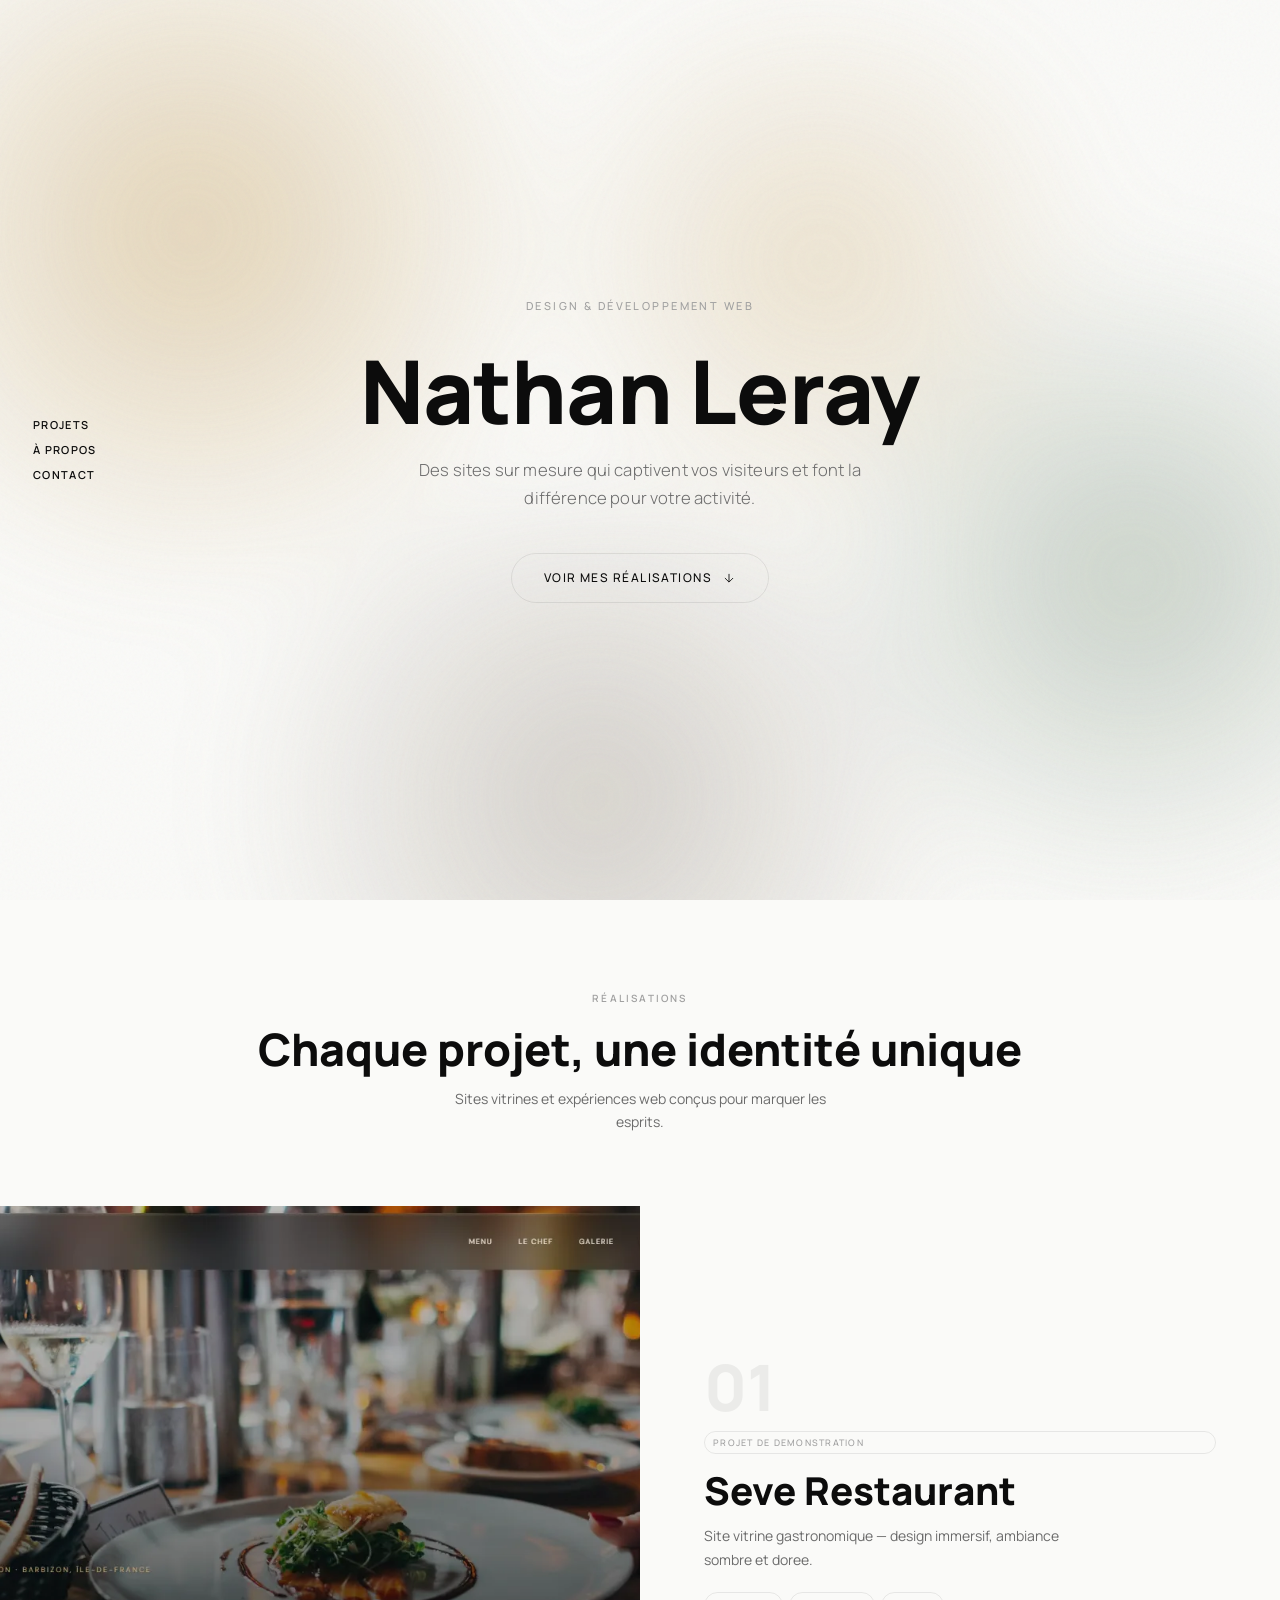
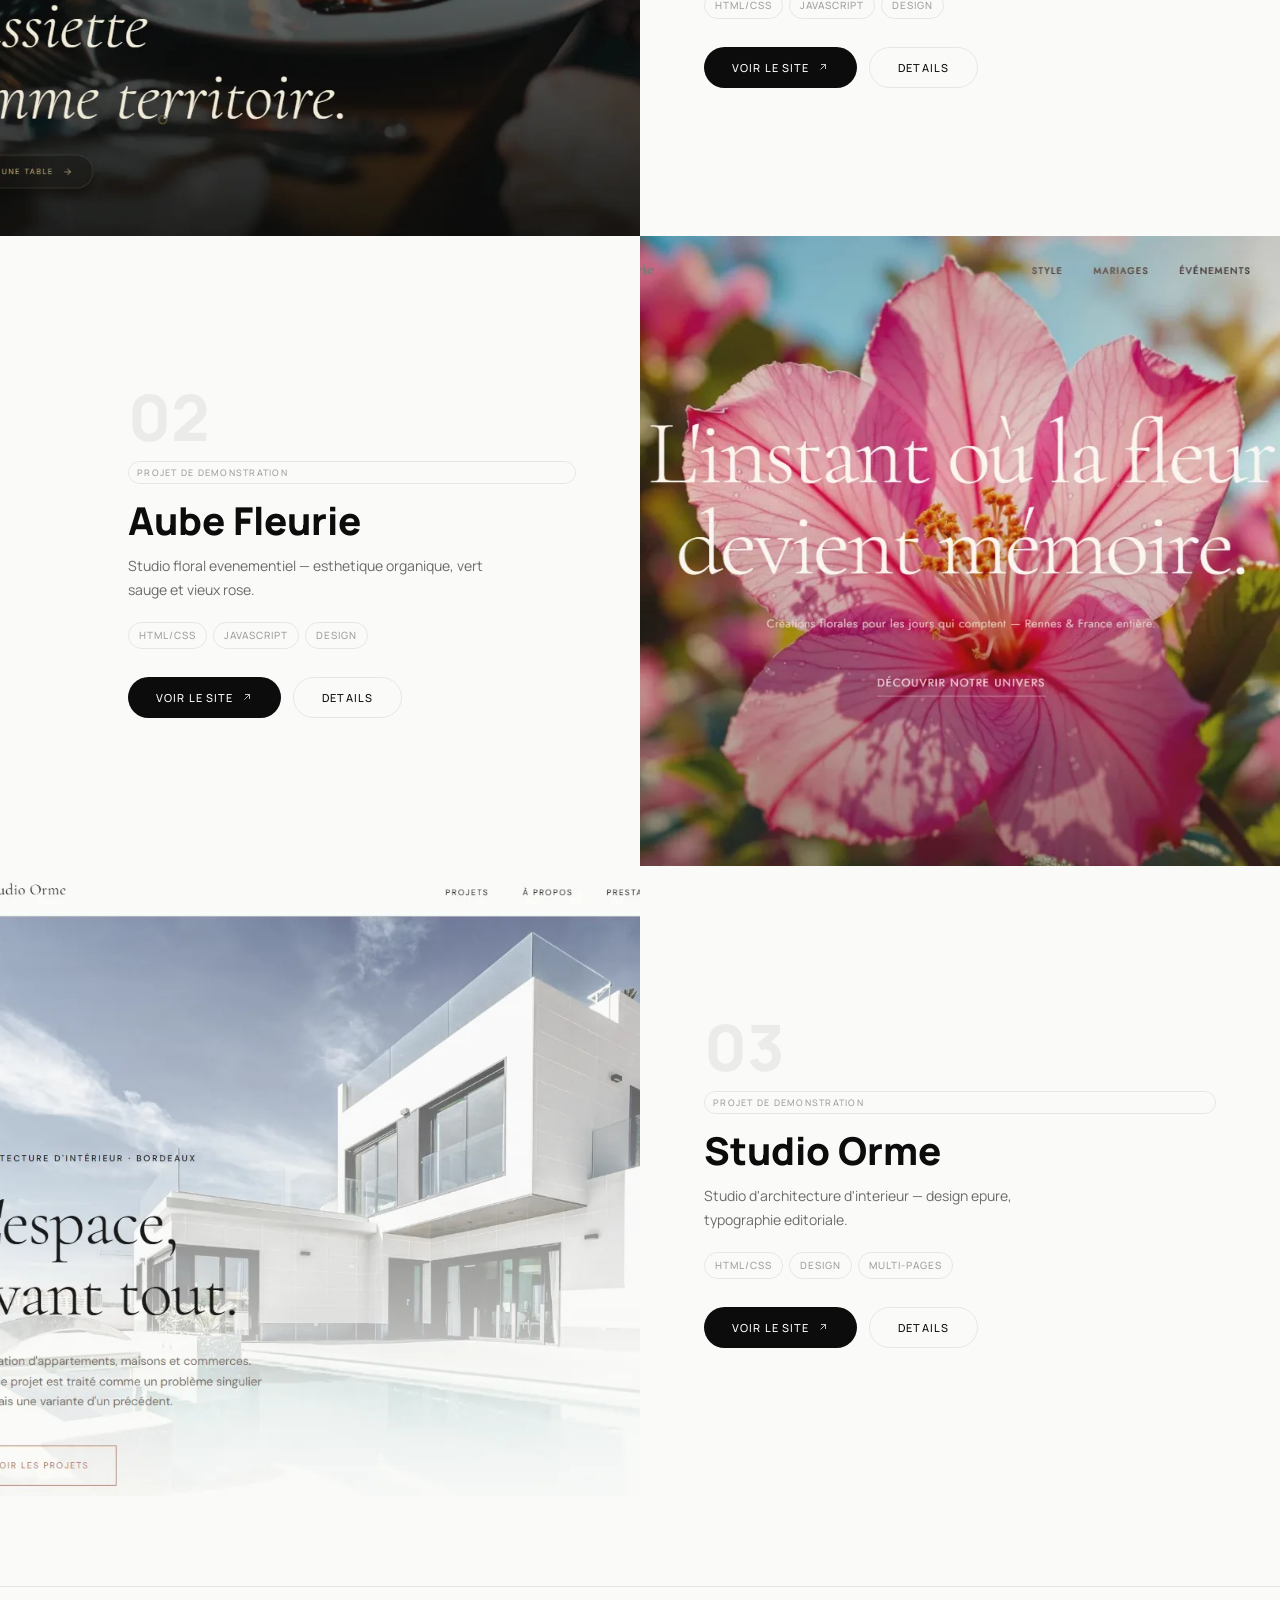
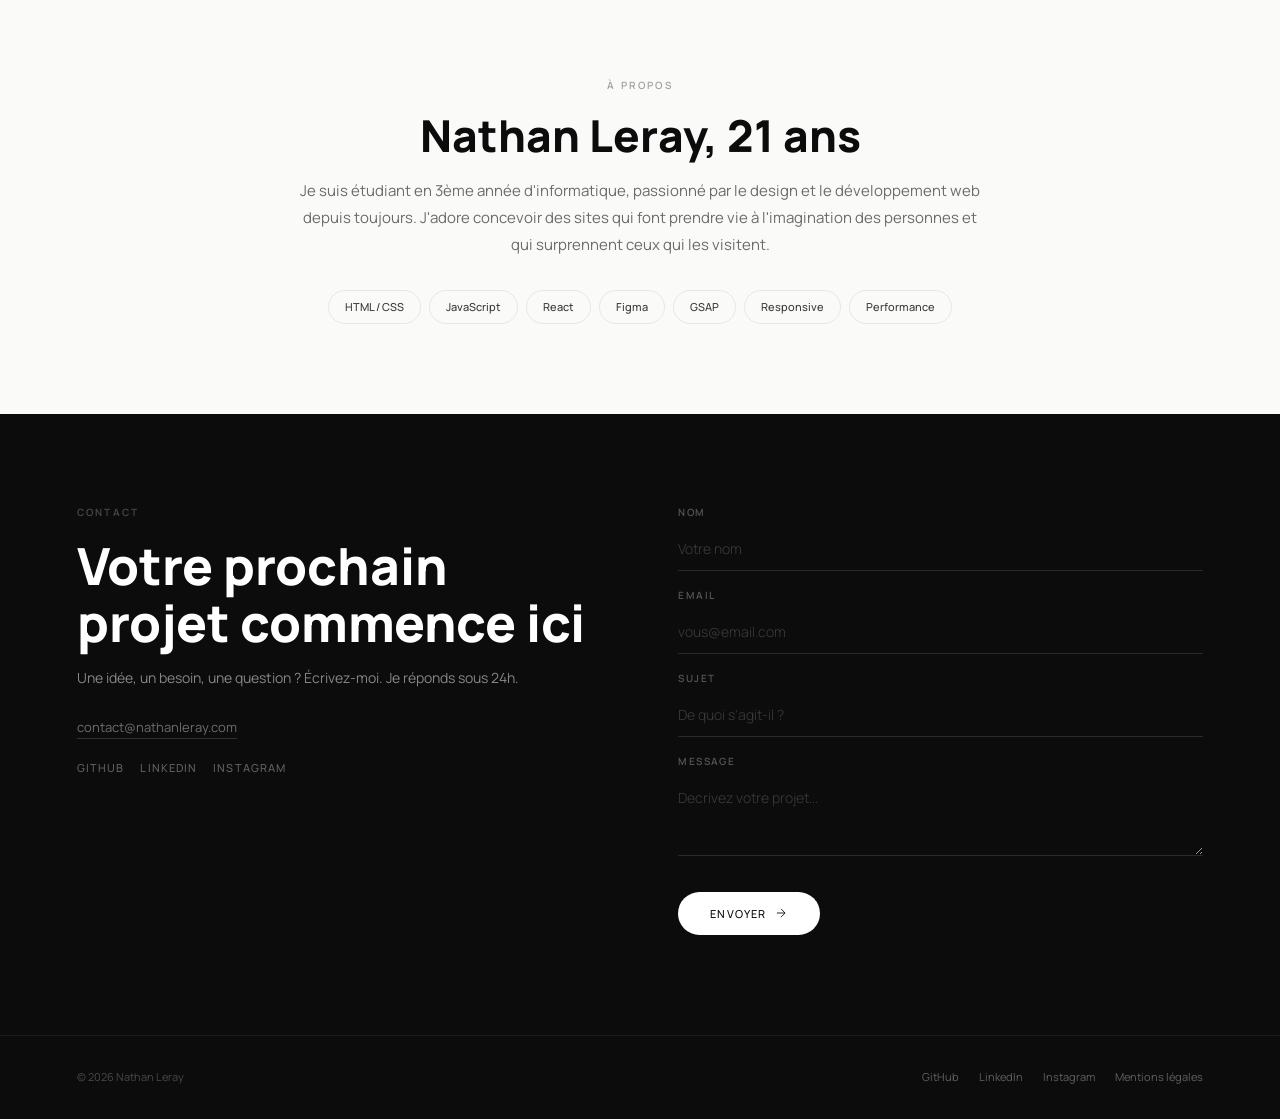
==== commit b00bcd7f: "Mentions legales, accents, favicon, gradient mesh hero - Mentions legales page (/mentions-legales/) " ====
--- a/index.html
+++ b/index.html
@@ -4,23 +4,23 @@
 <meta charset="UTF-8">
 <meta name="viewport" content="width=device-width,initial-scale=1">
 <title>Nathan Leray — Sites web sur mesure</title>
-<meta name="description" content="Nathan Leray — Sites web sur mesure, performants et memorables. Design & developpement.">
+<meta name="description" content="Nathan Leray — Sites web sur mesure, performants et mémorables. Design & développement.">
 <link rel="canonical" href="https://nathanleray.com">
 <!-- Open Graph -->
 <meta property="og:type" content="website">
 <meta property="og:title" content="Nathan Leray — Sites web sur mesure">
-<meta property="og:description" content="Designer et developpeur web. Des sites sur mesure qui captivent vos visiteurs et font la difference pour votre activite.">
+<meta property="og:description" content="Designer et développeur web. Des sites sur mesure qui captivent vos visiteurs et font la différence pour votre activité.">
 <meta property="og:url" content="https://nathanleray.com">
 <meta property="og:image" content="https://nathanleray.com/screenshots/seve.webp">
 <meta property="og:locale" content="fr_FR">
 <!-- Twitter -->
 <meta name="twitter:card" content="summary_large_image">
 <meta name="twitter:title" content="Nathan Leray — Sites web sur mesure">
-<meta name="twitter:description" content="Designer et developpeur web. Des sites sur mesure qui captivent vos visiteurs.">
+<meta name="twitter:description" content="Designer et développeur web. Des sites sur mesure qui captivent vos visiteurs.">
 <meta name="twitter:image" content="https://nathanleray.com/screenshots/seve.webp">
 <meta name="author" content="Nathan Leray">
 <meta name="theme-color" content="#FAFAF8">
-<link rel="icon" href="data:image/svg+xml,<svg xmlns='http://www.w3.org/2000/svg' viewBox='0 0 100 100'><text y='.9em' font-size='80' font-family='serif' font-style='italic'>N</text></svg>">
+<link rel="icon" href="data:image/svg+xml,<svg xmlns='http://www.w3.org/2000/svg' viewBox='0 0 100 100'><text y='.88em' font-size='78' font-family='system-ui,sans-serif' font-weight='800' fill='%230C0C0C'>N</text></svg>">
 <link rel="preconnect" href="https://fonts.googleapis.com">
 <link rel="preconnect" href="https://fonts.gstatic.com" crossorigin>
 <link href="https://fonts.googleapis.com/css2?family=Manrope:wght@300;400;500;600;700;800&display=swap" rel="stylesheet">
@@ -54,8 +54,20 @@
 @media(max-width:900px){.side-nav{position:fixed;left:0;right:0;bottom:0;top:auto;transform:none;flex-direction:row;justify-content:center;gap:28px;padding:16px;background:rgba(250,250,248,.94);backdrop-filter:blur(16px);-webkit-backdrop-filter:blur(16px);border-top:1px solid var(--border);z-index:100}.side-nav a{font-size:10px;letter-spacing:.1em}}
 
 /* ═══ HERO ═══ */
-.hero{position:relative;min-height:100vh;display:flex;align-items:center;justify-content:center;overflow:hidden;background:radial-gradient(ellipse at 50% 40%,#fff 0%,var(--bg) 70%,#F0EFED 100%)}
-.hero::before{content:'';position:absolute;inset:0;background:url("data:image/svg+xml,%3Csvg viewBox='0 0 512 512' xmlns='http://www.w3.org/2000/svg'%3E%3Cfilter id='n'%3E%3CfeTurbulence type='fractalNoise' baseFrequency='0.65' numOctaves='4' stitchTiles='stitch'/%3E%3C/filter%3E%3Crect width='100%25' height='100%25' filter='url(%23n)' opacity='1'/%3E%3C/svg%3E");opacity:.035;pointer-events:none}
+.hero{position:relative;min-height:100vh;display:flex;align-items:center;justify-content:center;overflow:hidden;background:var(--bg)}
+/* Animated gradient mesh — soft moving blobs */
+.hero-mesh{position:absolute;inset:-20%;width:140%;height:140%;filter:blur(55px);opacity:.7;animation:meshRotate 28s linear infinite;will-change:transform}
+.hero-mesh-blob{position:absolute;border-radius:50%}
+.hero-mesh-blob:nth-child(1){width:50%;height:55%;top:5%;left:0;background:radial-gradient(circle,rgba(201,169,110,.7),transparent 65%);animation:blobDrift1 22s ease-in-out infinite alternate}
+.hero-mesh-blob:nth-child(2){width:45%;height:50%;top:35%;right:0;background:radial-gradient(circle,rgba(138,158,140,.65),transparent 65%);animation:blobDrift2 26s ease-in-out infinite alternate}
+.hero-mesh-blob:nth-child(3){width:55%;height:45%;bottom:0;left:20%;background:radial-gradient(circle,rgba(158,149,137,.6),transparent 65%);animation:blobDrift3 24s ease-in-out infinite alternate}
+.hero-mesh-blob:nth-child(4){width:40%;height:40%;top:15%;right:20%;background:radial-gradient(circle,rgba(201,169,110,.45),transparent 65%);animation:blobDrift1 20s ease-in-out infinite alternate-reverse}
+@keyframes meshRotate{to{transform:rotate(360deg)}}
+@keyframes blobDrift1{0%{transform:translate(0,0) scale(1)}50%{transform:translate(8%,12%) scale(1.15)}100%{transform:translate(-5%,5%) scale(.95)}}
+@keyframes blobDrift2{0%{transform:translate(0,0) scale(1)}50%{transform:translate(-10%,-8%) scale(1.1)}100%{transform:translate(6%,-4%) scale(1.05)}}
+@keyframes blobDrift3{0%{transform:translate(0,0) scale(1)}50%{transform:translate(6%,-10%) scale(1.12)}100%{transform:translate(-8%,6%) scale(.98)}}
+/* Grain overlay on top */
+.hero::before{content:'';position:absolute;inset:0;z-index:1;background:url("data:image/svg+xml,%3Csvg viewBox='0 0 512 512' xmlns='http://www.w3.org/2000/svg'%3E%3Cfilter id='n'%3E%3CfeTurbulence type='fractalNoise' baseFrequency='0.65' numOctaves='4' stitchTiles='stitch'/%3E%3C/filter%3E%3Crect width='100%25' height='100%25' filter='url(%23n)' opacity='1'/%3E%3C/svg%3E");opacity:.04;pointer-events:none}
 .hero-content{position:relative;z-index:2;text-align:center;max-width:820px;padding:0 var(--gutter)}
 .hero-tag{font-size:11px;font-weight:500;letter-spacing:.22em;text-transform:uppercase;color:var(--ghost);margin-bottom:28px;opacity:0;transform:translateY(8px);animation:fadeUp .8s var(--ease) .9s forwards}
 .hero-title{font-family:var(--font-display);font-size:clamp(44px,8vw,88px);font-weight:800;line-height:1.05;color:var(--ink);letter-spacing:-.01em;margin-bottom:20px;opacity:0;transform:scale(.82);animation:zoomIn 1.2s var(--ease) .2s forwards}
@@ -208,7 +220,7 @@
   .footer{padding-bottom:80px}
 }
 </style>
-<script type="application/ld+json">{"@context":"https://schema.org","@type":"Person","name":"Nathan Leray","url":"https://nathanleray.com","jobTitle":"Designer & Developpeur Web","description":"Sites web sur mesure, performants et memorables.","sameAs":["https://github.com/nathanleray","https://linkedin.com/in/nathanleray","https://instagram.com/nathanleray"]}</script>
+<script type="application/ld+json">{"@context":"https://schema.org","@type":"Person","name":"Nathan Leray","url":"https://nathanleray.com","jobTitle":"Designer & Développeur Web","description":"Sites web sur mesure, performants et mémorables.","sameAs":["https://github.com/nathanleray","https://linkedin.com/in/nathanleray","https://instagram.com/nathanleray"]}</script>
 </head>
 <body class="fonts-loading">
 <script>document.fonts.ready.then(()=>{document.body.classList.remove('fonts-loading');document.body.classList.add('fonts-ready');})</script>
@@ -216,26 +228,27 @@
 <!-- NAV -->
 <nav class="side-nav">
   <a href="#projets">Projets</a>
-  <a href="#apropos">A propos</a>
+  <a href="#apropos">&Agrave; propos</a>
   <a href="#contact">Contact</a>
 </nav>
 
 <!-- HERO -->
 <section class="hero">
+  <div class="hero-mesh"><div class="hero-mesh-blob"></div><div class="hero-mesh-blob"></div><div class="hero-mesh-blob"></div><div class="hero-mesh-blob"></div></div>
   <div class="hero-content">
-    <p class="hero-tag">Design & Developpement Web</p>
+    <p class="hero-tag">Design &amp; D&eacute;veloppement Web</p>
     <h1 class="hero-title">Nathan Leray</h1>
-    <p class="hero-sub">Des sites sur mesure qui captivent vos visiteurs et font la difference pour votre activite.</p>
-    <a href="#projets" class="hero-cta">Voir mes realisations <svg viewBox="0 0 24 24" fill="none" stroke="currentColor" stroke-width="1.5"><path d="M12 5v14M5 12l7 7 7-7"/></svg></a>
+    <p class="hero-sub">Des sites sur mesure qui captivent vos visiteurs et font la diff&eacute;rence pour votre activit&eacute;.</p>
+    <a href="#projets" class="hero-cta">Voir mes r&eacute;alisations <svg viewBox="0 0 24 24" fill="none" stroke="currentColor" stroke-width="1.5"><path d="M12 5v14M5 12l7 7 7-7"/></svg></a>
   </div>
 </section>
 
 <!-- PROJECTS -->
 <section class="projects-section" id="projets">
   <div class="projects-intro reveal">
-    <p class="section-label">Realisations</p>
-    <h2 class="projects-intro-title">Chaque projet, une identite unique</h2>
-    <p class="projects-intro-sub">Sites vitrines et experiences web concus pour marquer les esprits.</p>
+    <p class="section-label">R&eacute;alisations</p>
+    <h2 class="projects-intro-title">Chaque projet, une identit&eacute; unique</h2>
+    <p class="projects-intro-sub">Sites vitrines et exp&eacute;riences web con&ccedil;us pour marquer les esprits.</p>
   </div>
   <div id="projectsContainer"></div>
 </section>
@@ -243,9 +256,9 @@
 <!-- ABOUT -->
 <section class="about" id="apropos">
   <div class="about-inner">
-    <p class="section-label reveal">A propos</p>
+    <p class="section-label reveal">&Agrave; propos</p>
     <h2 class="about-title reveal">Nathan Leray, 21 ans</h2>
-    <p class="about-bio reveal">Etudiant en 3eme annee d'informatique, passionne par le design et le developpement web depuis toujours. Ce qui m'anime : concevoir des sites qui correspondent exactement a ce que vous imaginez — et qui surprennent ceux qui les visitent.</p>
+    <p class="about-bio reveal">Je suis &eacute;tudiant en 3&egrave;me ann&eacute;e d'informatique, passionn&eacute; par le design et le d&eacute;veloppement web depuis toujours. J'adore concevoir des sites qui font prendre vie &agrave; l'imagination des personnes et qui surprennent ceux qui les visitent.</p>
     <div class="stack-tags reveal">
       <span class="stack-tag">HTML / CSS</span>
       <span class="stack-tag">JavaScript</span>
@@ -264,7 +277,7 @@
     <div class="contact-left">
       <p class="section-label reveal" style="color:rgba(255,255,255,.25)">Contact</p>
       <h2 class="contact-title reveal">Votre prochain projet commence ici</h2>
-      <p class="contact-sub reveal">Une idee, un besoin, une question ? Ecrivez-moi. Je reponds sous 24h.</p>
+      <p class="contact-sub reveal">Une id&eacute;e, un besoin, une question ? &Eacute;crivez-moi. Je r&eacute;ponds sous 24h.</p>
       <a href="mailto:contact@nathanleray.com" class="contact-email reveal">contact@nathanleray.com</a>
       <div class="contact-socials reveal">
         <a href="https://github.com/nathanleray" target="_blank" rel="noopener noreferrer">GitHub</a>
@@ -290,6 +303,7 @@
     <a href="https://github.com/nathanleray" target="_blank" rel="noopener noreferrer">GitHub</a>
     <a href="https://linkedin.com/in/nathanleray" target="_blank" rel="noopener noreferrer">LinkedIn</a>
     <a href="https://instagram.com/nathanleray" target="_blank" rel="noopener noreferrer">Instagram</a>
+    <a href="/mentions-legales/">Mentions l&eacute;gales</a>
   </div>
 </footer>
 
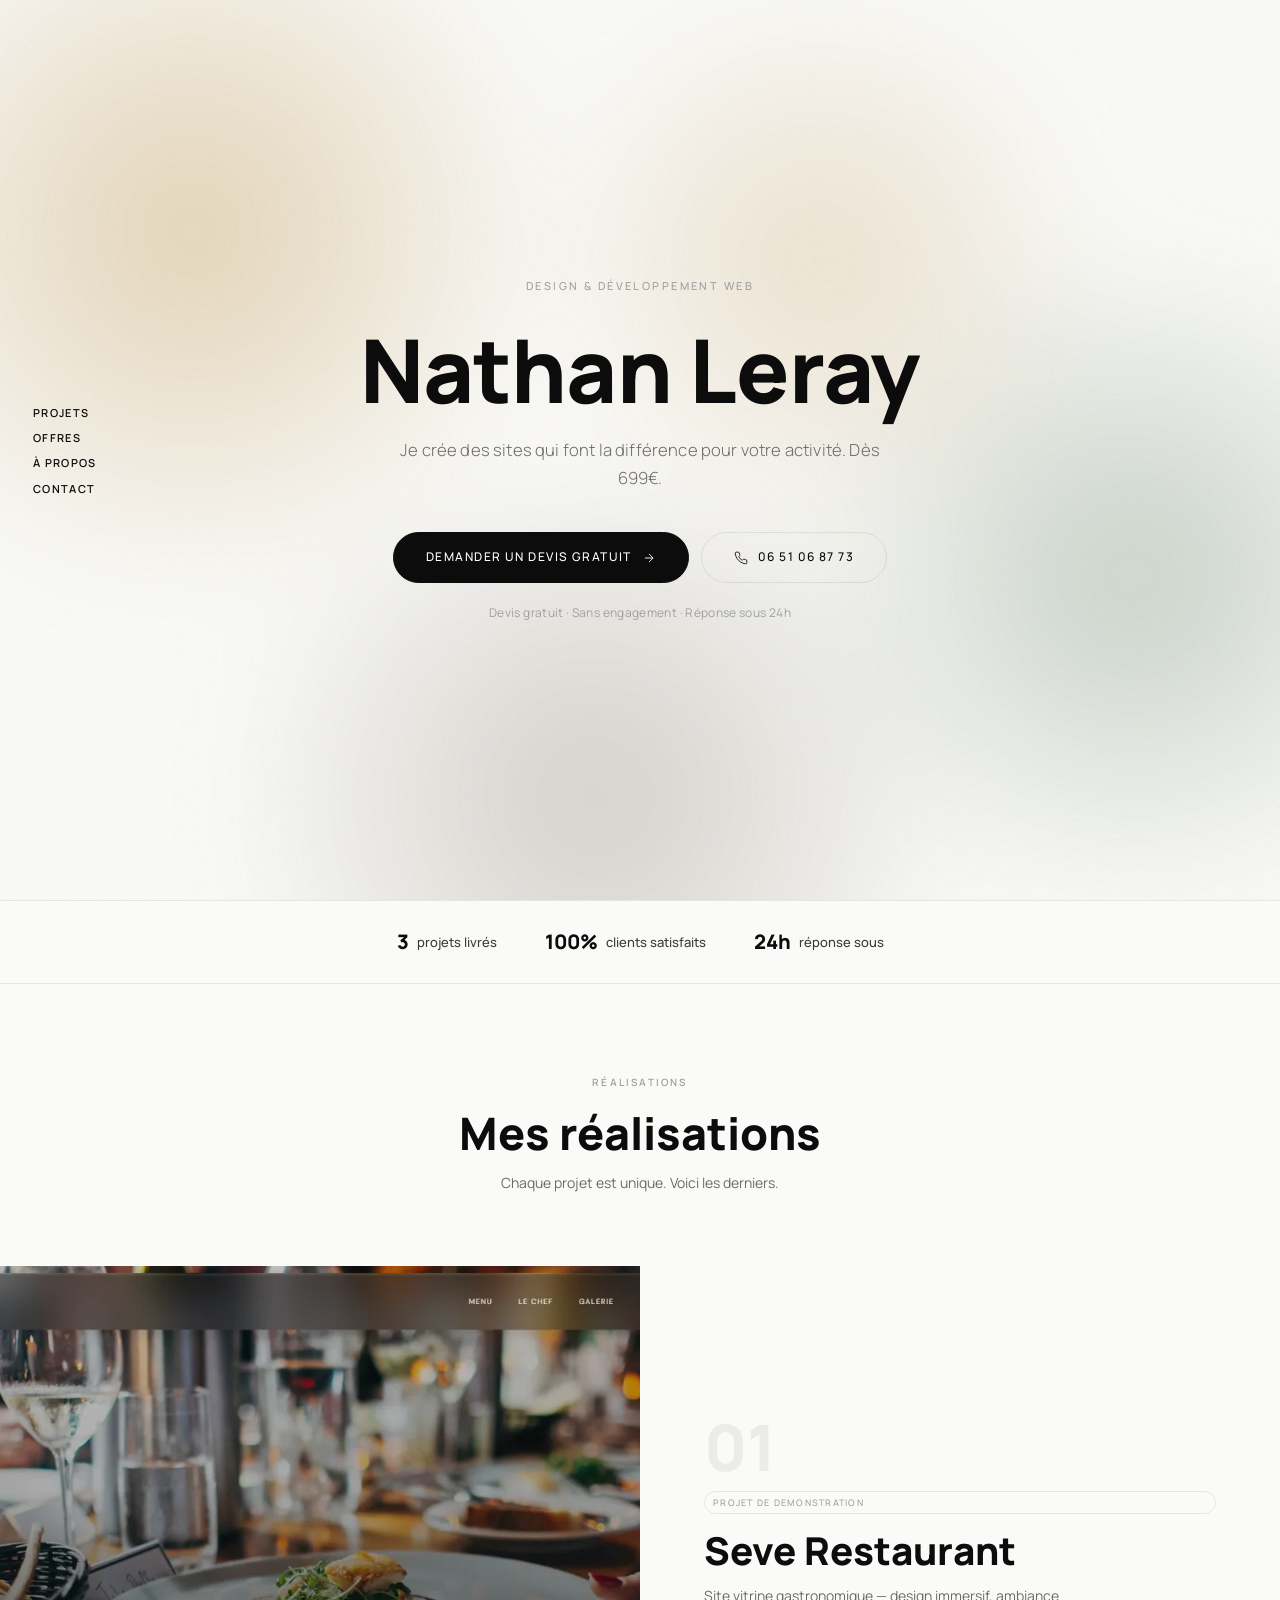
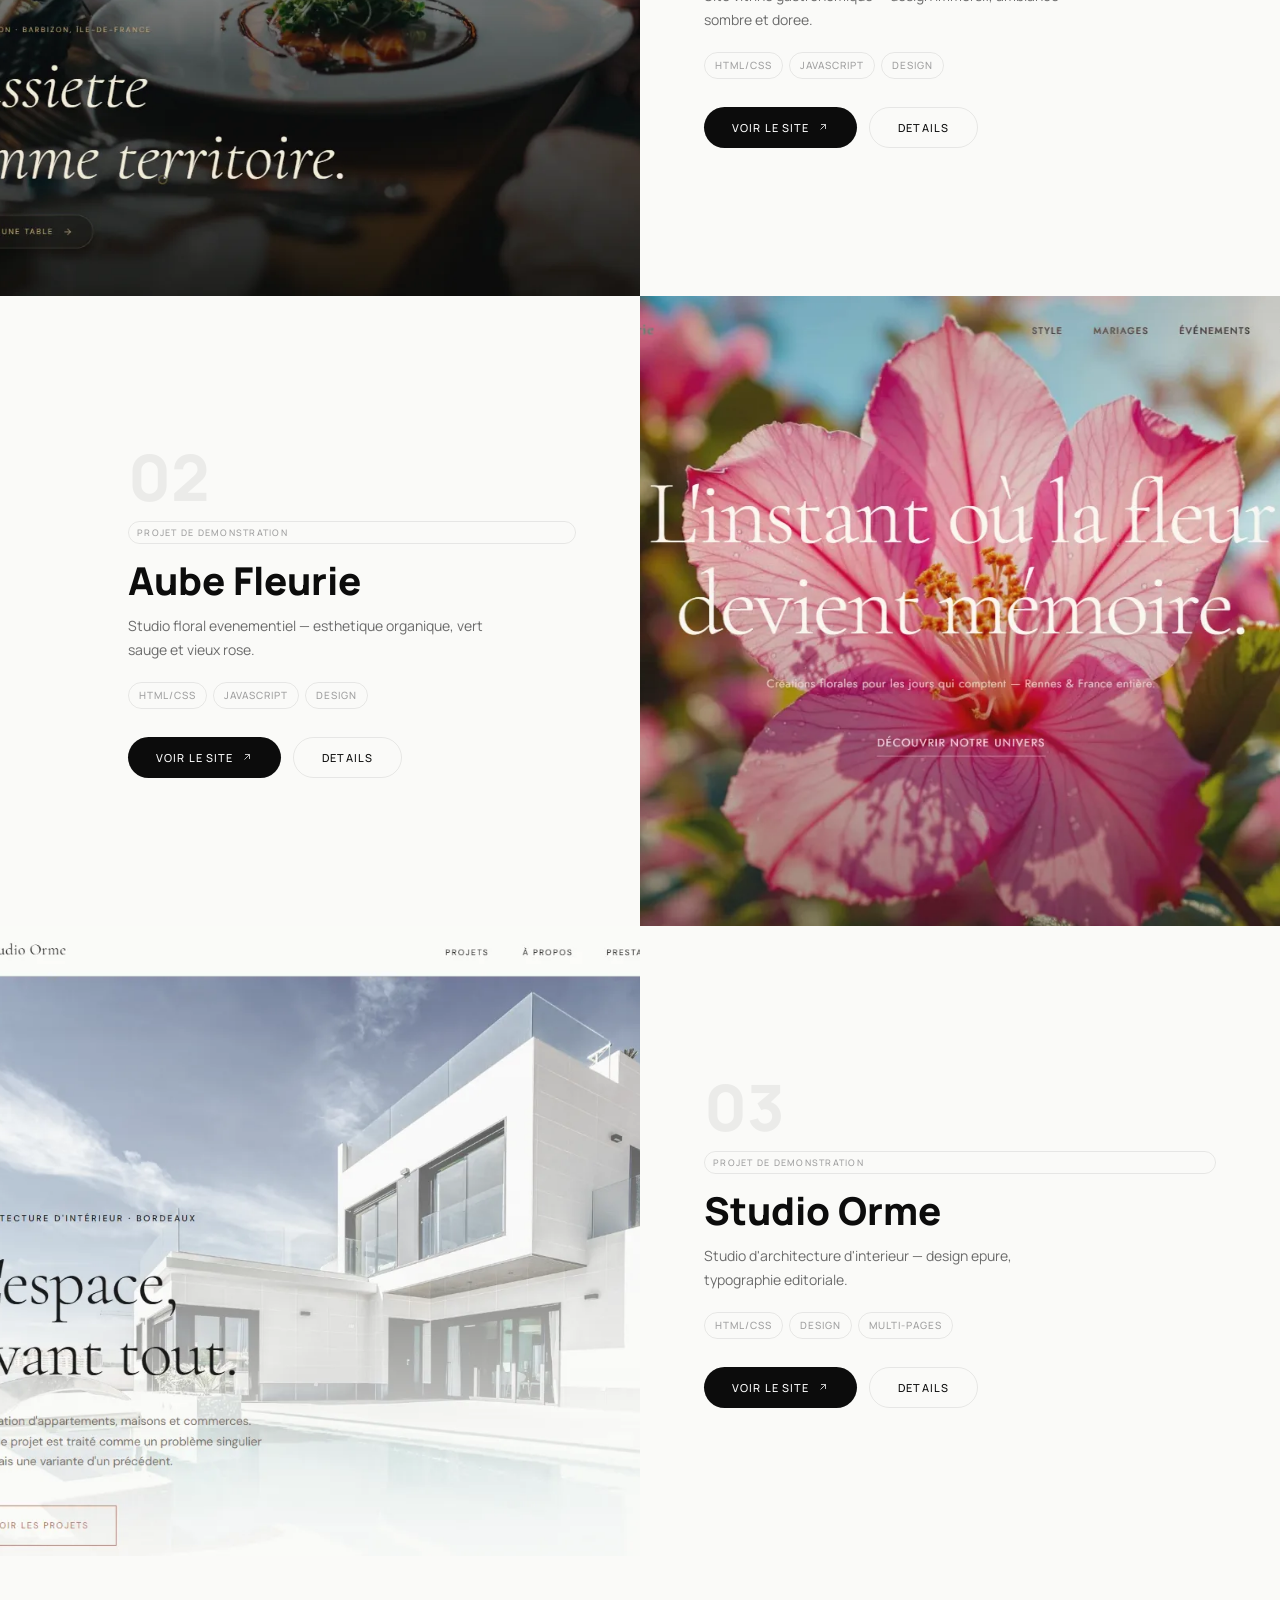
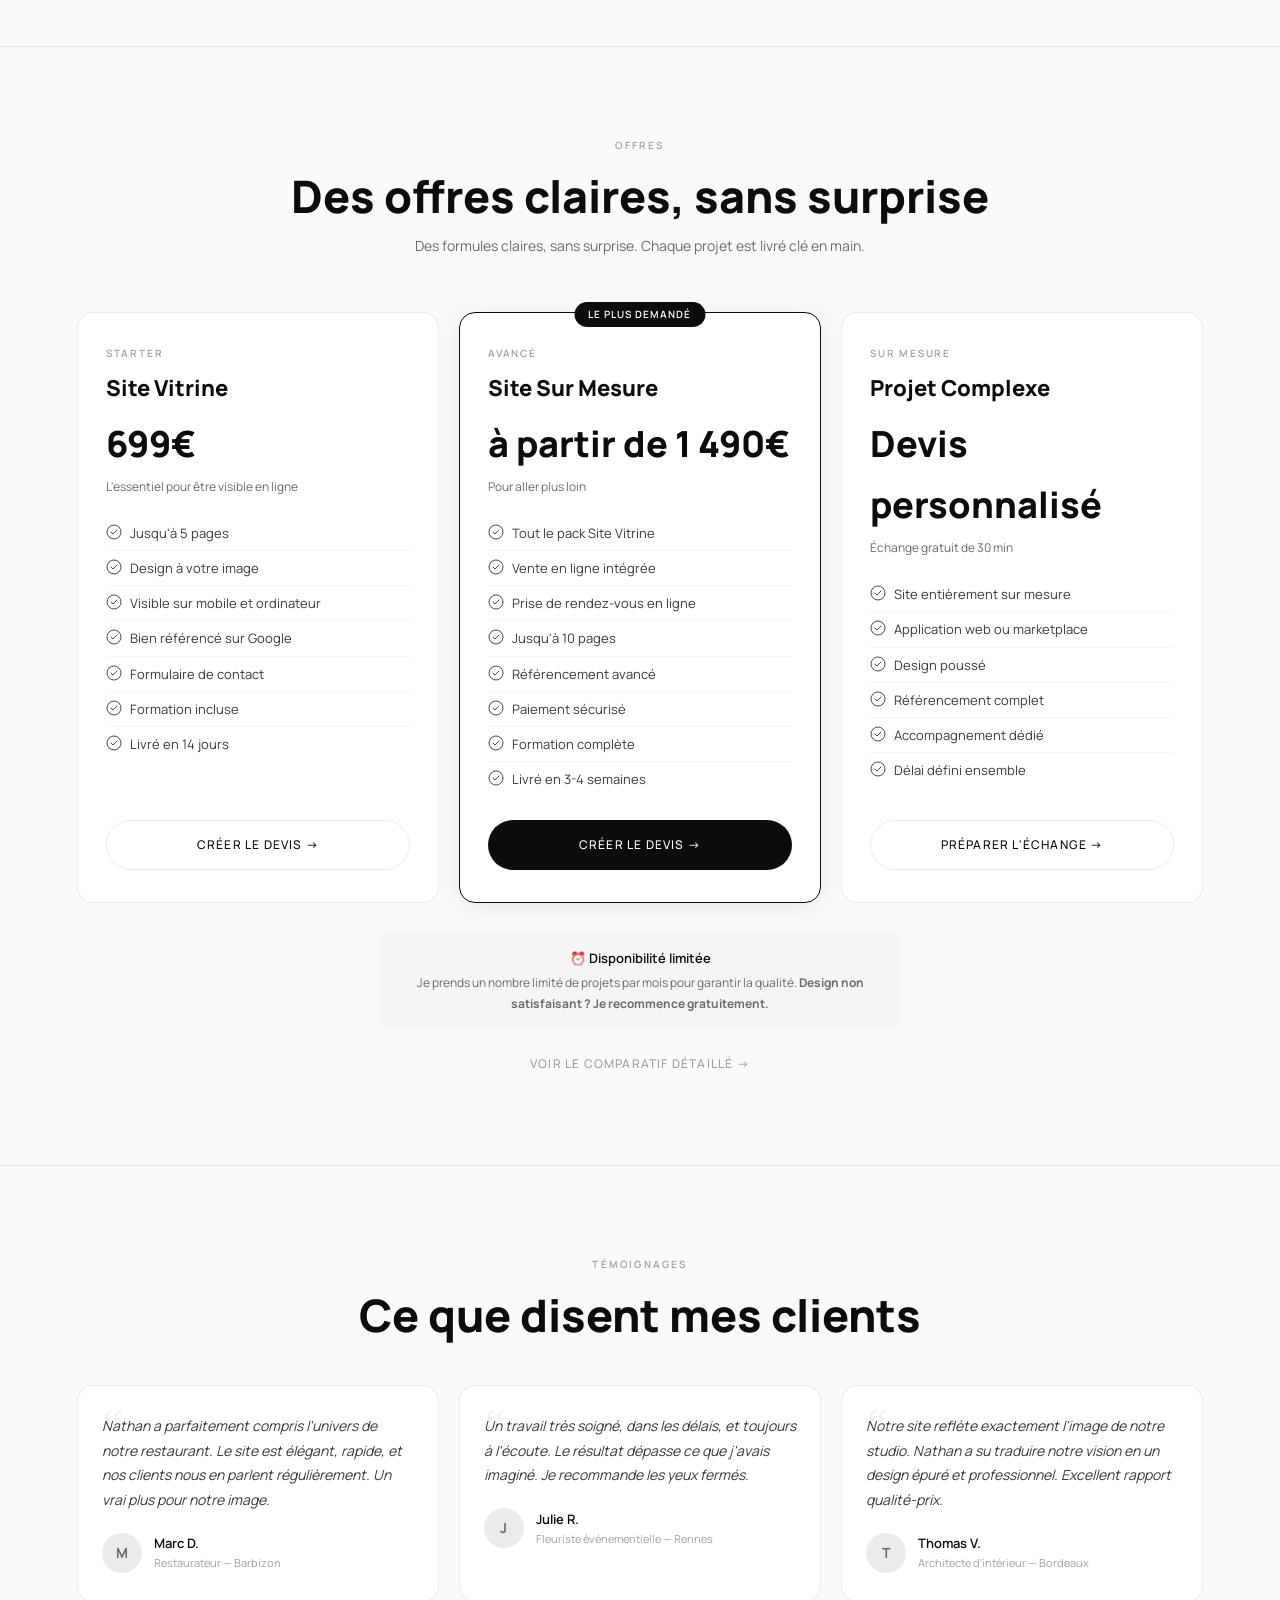
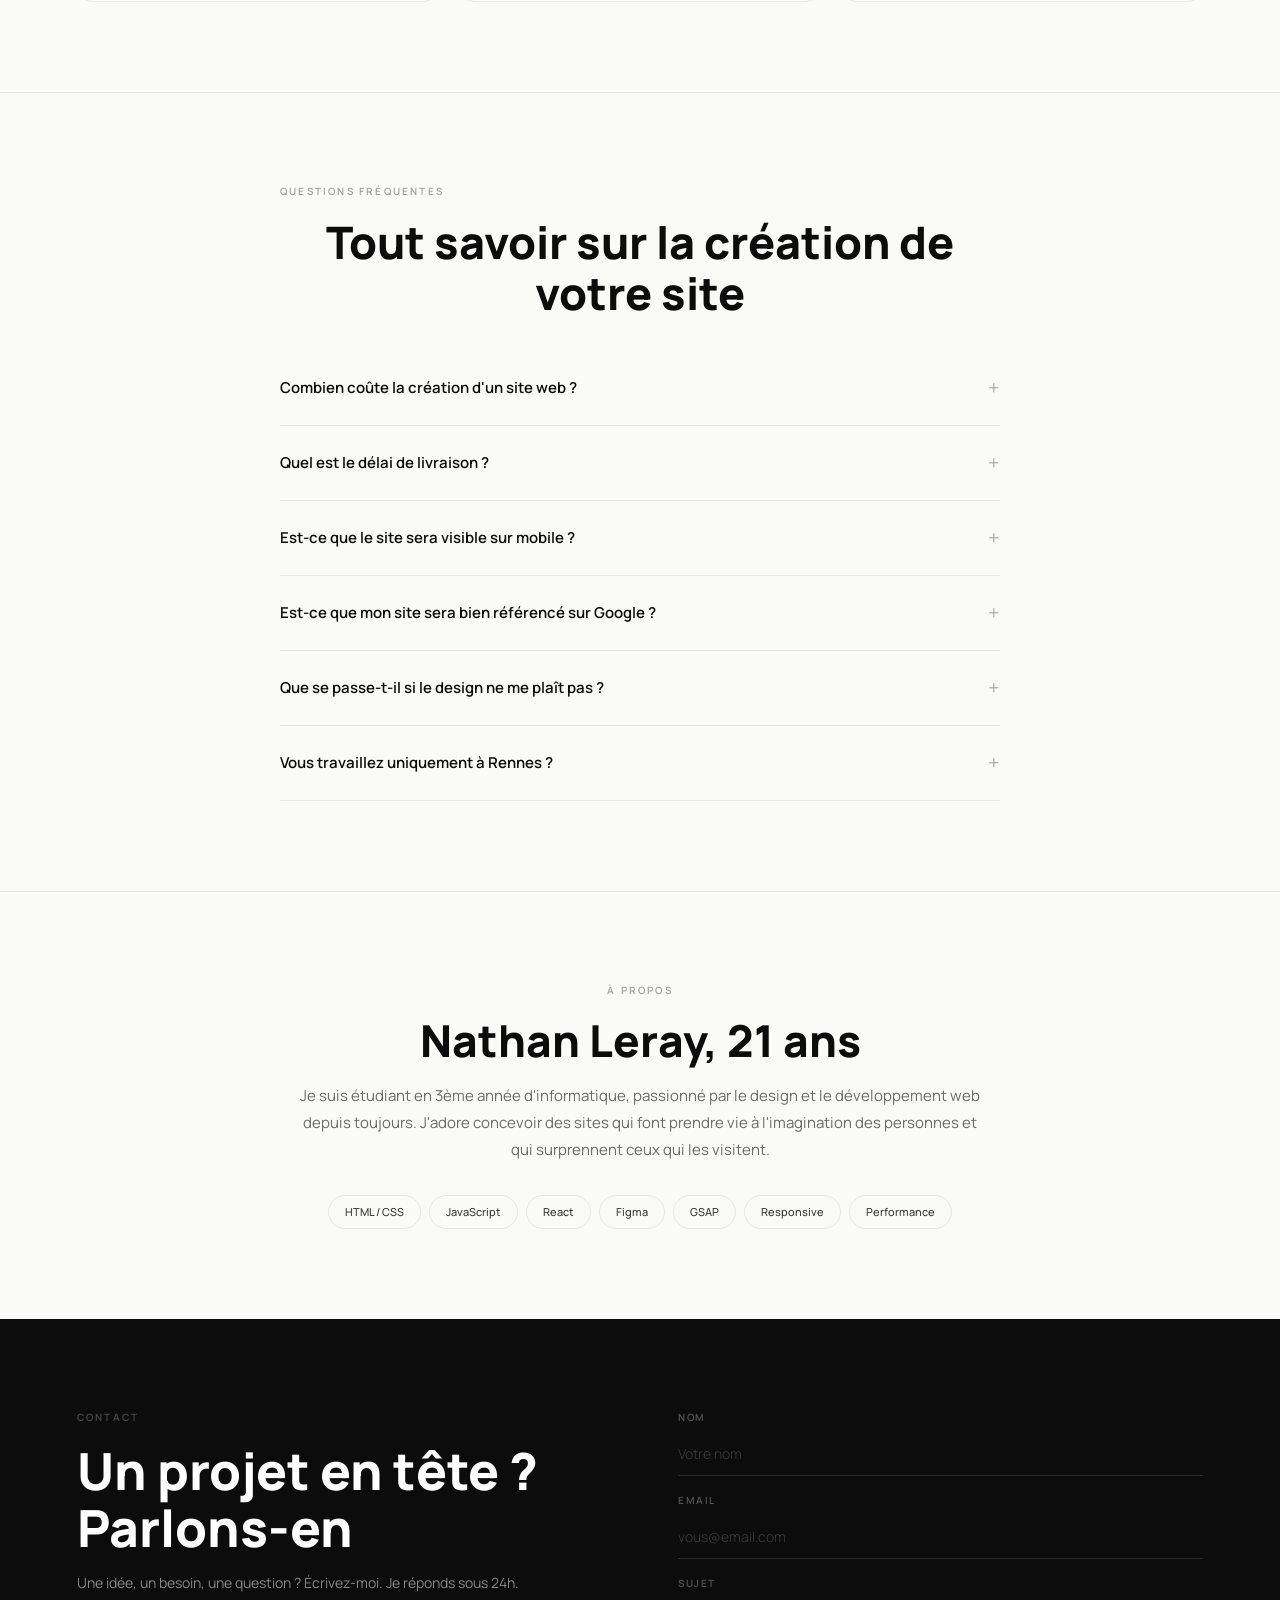
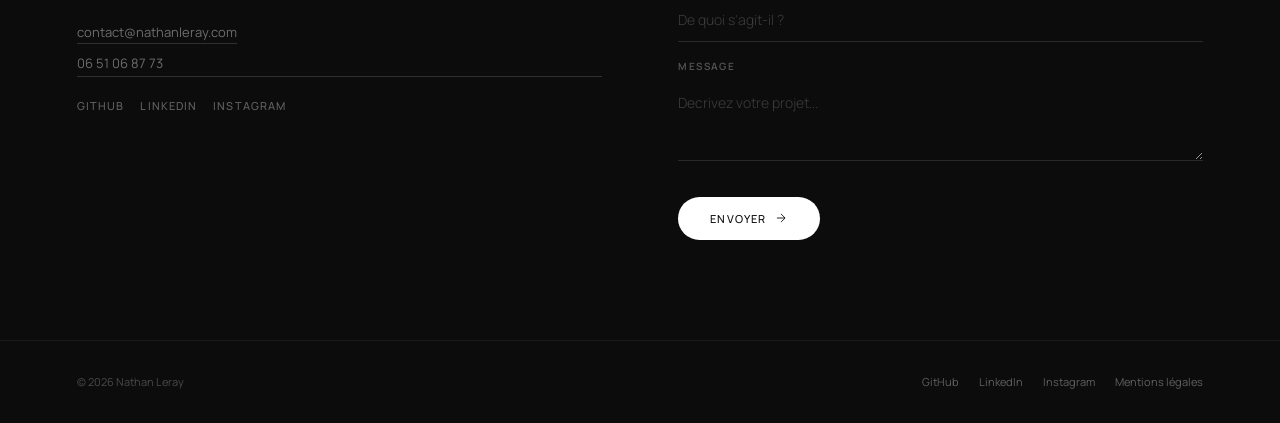
==== commit 43852abb: "Restore portfolio personality: personal tone, Rennes only in meta - Hero: back to "Nathan Leray" as " ====
--- a/index.html
+++ b/index.html
@@ -3,8 +3,8 @@
 <head>
 <meta charset="UTF-8">
 <meta name="viewport" content="width=device-width,initial-scale=1">
-<title>Nathan Leray — Sites web sur mesure</title>
-<meta name="description" content="Nathan Leray — Sites web sur mesure, performants et mémorables. Design & développement.">
+<title>Nathan Leray — Cr&eacute;ation de sites web sur mesure | D&egrave;s 699&euro;</title>
+<meta name="description" content="Cr&eacute;ation de sites web sur mesure &agrave; Rennes. Sites vitrines, boutiques en ligne et projets complexes. Design soign&eacute;, responsive, livr&eacute; cl&eacute; en main. D&egrave;s 699&euro;.">
 <link rel="canonical" href="https://nathanleray.com">
 <!-- Open Graph -->
 <meta property="og:type" content="website">
@@ -74,13 +74,24 @@
 @keyframes zoomIn{to{opacity:1;transform:scale(1)}}
 .hero-sub{font-size:clamp(15px,1.3vw,18px);font-weight:300;color:var(--muted);max-width:480px;margin:0 auto 40px;letter-spacing:.01em;line-height:1.7;opacity:0;transform:translateY(10px);animation:fadeUp .8s var(--ease) 1.15s forwards}
 .hero-cta{display:inline-flex;align-items:center;gap:10px;padding:14px 32px;border:1px solid var(--border);border-radius:99px;color:var(--ink);font-size:12px;font-weight:500;letter-spacing:.12em;text-transform:uppercase;transition:background .4s,border-color .4s,color .4s;opacity:0;transform:translateY(8px);animation:fadeUp .7s var(--ease) 1.35s forwards}
-.hero-cta:hover{background:var(--ink);color:#fff;border-color:var(--ink)}
+.hero-actions{display:flex;gap:12px;flex-wrap:wrap;justify-content:center;align-items:center}
+.hero-cta--primary{background:var(--ink);color:#fff;border-color:var(--ink)}
+.hero-cta--primary:hover{background:#333;transform:translateY(-1px);box-shadow:0 4px 20px rgba(0,0,0,.15)}
+.hero-cta--tel{border-color:var(--border)}
+.hero-cta--tel:hover{background:rgba(0,0,0,.04)}
 .hero-cta svg{width:14px;height:14px;transition:transform .3s var(--ease)}
-.hero-cta:hover svg{transform:translateY(2px)}
+.hero-cta--primary:hover svg{transform:translateX(2px)}
+.hero-trust{font-size:12px;color:var(--ghost);margin-top:20px;letter-spacing:.03em;opacity:0;animation:fadeUp .6s var(--ease) 1.6s forwards}
 @keyframes fadeUp{to{opacity:1;transform:translateY(0)}}
 
 /* ═══ SECTION ═══ */
 .section-label{font-size:10px;font-weight:600;letter-spacing:.22em;text-transform:uppercase;color:var(--ghost);margin-bottom:16px}
+
+/* ═══ SOCIAL PROOF BAR ═══ */
+.proof-bar{display:flex;justify-content:center;gap:clamp(24px,4vw,48px);padding:24px var(--gutter);border-top:1px solid var(--border);border-bottom:1px solid var(--border);flex-wrap:wrap}
+.proof-item{display:flex;align-items:center;gap:8px;font-size:13px;color:var(--secondary);font-weight:500}
+.proof-num{font-family:var(--font-display);font-size:20px;font-weight:800;color:var(--ink)}
+@media(max-width:640px){.proof-bar{gap:16px;padding:20px var(--gutter)}.proof-item{font-size:12px}.proof-num{font-size:17px}}
 
 /* ═══ PROJECTS ═══ */
 .projects-section{padding:clamp(60px,10vh,120px) 0}
@@ -120,6 +131,33 @@
   .project-number{font-size:40px}
 }
 
+/* ═══ TESTIMONIALS ═══ */
+.testimonials{padding:clamp(80px,10vh,140px) var(--gutter);border-top:1px solid var(--border)}
+.testimonials-inner{max-width:var(--max-w);margin:0 auto}
+.testimonials-header{text-align:center;margin-bottom:clamp(36px,5vh,56px)}
+.testimonials-title{font-family:var(--font-display);font-size:clamp(28px,3.5vw,48px);font-weight:800;line-height:1.15;margin-bottom:12px}
+.testimonials-grid{display:grid;grid-template-columns:repeat(3,1fr);gap:20px}
+@media(max-width:900px){.testimonials-grid{grid-template-columns:1fr;max-width:520px;margin:0 auto;gap:16px}}
+.testimonial-card{background:var(--surface);border:1px solid var(--border);border-radius:16px;padding:28px 24px;position:relative}
+.testimonial-quote{font-size:14px;color:var(--secondary);line-height:1.75;margin-bottom:20px;font-style:italic}
+.testimonial-quote::before{content:'\201C';font-family:Georgia,serif;font-size:48px;color:rgba(0,0,0,.06);position:absolute;top:16px;left:20px;line-height:1}
+.testimonial-author{display:flex;align-items:center;gap:12px}
+.testimonial-avatar{width:40px;height:40px;border-radius:50%;background:var(--border);display:flex;align-items:center;justify-content:center;font-weight:700;font-size:14px;color:var(--muted)}
+.testimonial-info{}
+.testimonial-name{font-weight:600;font-size:13px}
+.testimonial-role{font-size:11px;color:var(--ghost)}
+
+/* ═══ FAQ ═══ */
+.faq{padding:clamp(80px,10vh,140px) var(--gutter);border-top:1px solid var(--border)}
+.faq-inner{max-width:720px;margin:0 auto}
+.faq-title{font-family:var(--font-display);font-size:clamp(28px,3.5vw,48px);font-weight:800;line-height:1.15;margin-bottom:32px;text-align:center}
+.faq-item{border-bottom:1px solid var(--border);padding:20px 0;cursor:pointer}
+.faq-q{font-size:15px;font-weight:600;display:flex;justify-content:space-between;align-items:center;gap:16px}
+.faq-q::after{content:'+';font-size:20px;font-weight:300;color:var(--ghost);transition:transform .3s var(--ease)}
+.faq-item.open .faq-q::after{transform:rotate(45deg)}
+.faq-a{font-size:14px;color:var(--muted);line-height:1.7;max-height:0;overflow:hidden;transition:max-height .5s var(--ease),padding .5s var(--ease);padding-top:0}
+.faq-item.open .faq-a{max-height:200px;padding-top:12px}
+
 /* ═══ ABOUT ═══ */
 .about{padding:clamp(80px,10vh,140px) var(--gutter);border-top:1px solid var(--border)}
 .about-inner{max-width:680px;margin:0 auto;text-align:center}
@@ -128,6 +166,33 @@
 .stack-tags{display:flex;flex-wrap:wrap;gap:8px;justify-content:center}
 .stack-tag{font-size:11px;font-weight:500;color:var(--secondary);padding:7px 16px;border:1px solid var(--border);border-radius:99px;transition:border-color .3s,color .3s}
 .stack-tag:hover{border-color:var(--ink);color:var(--ink)}
+
+/* ═══ OFFRES ═══ */
+.offres{padding:clamp(80px,10vh,140px) var(--gutter);border-top:1px solid var(--border)}
+.offres-inner{max-width:var(--max-w);margin:0 auto}
+.offres-header{text-align:center;margin-bottom:clamp(40px,6vh,64px)}
+.offres-title{font-family:var(--font-display);font-size:clamp(28px,3.5vw,48px);font-weight:800;line-height:1.15;margin-bottom:12px}
+.offres-sub{font-size:14px;color:var(--muted);max-width:460px;margin:0 auto}
+.offres-grid{display:grid;grid-template-columns:repeat(3,1fr);gap:20px;align-items:stretch}
+@media(max-width:900px){.offres-grid{grid-template-columns:1fr;gap:16px;max-width:480px;margin:0 auto}}
+.offre-card{border:1px solid var(--border);border-radius:16px;padding:32px 28px;background:var(--surface);position:relative;transition:transform .4s var(--ease),box-shadow .4s var(--ease);display:flex;flex-direction:column}
+.offre-card:hover{transform:translateY(-4px);box-shadow:0 12px 40px rgba(0,0,0,.06)}
+.offre-card--featured{border-color:var(--ink);box-shadow:0 4px 24px rgba(0,0,0,.08)}
+.offre-badge{position:absolute;top:-11px;left:50%;transform:translateX(-50%);background:var(--ink);color:#fff;font-size:10px;font-weight:600;letter-spacing:.1em;text-transform:uppercase;padding:4px 14px;border-radius:99px;white-space:nowrap}
+.offre-type{font-size:10px;font-weight:600;letter-spacing:.18em;text-transform:uppercase;color:var(--ghost);margin-bottom:8px}
+.offre-name{font-family:var(--font-display);font-size:22px;font-weight:800;margin-bottom:6px}
+.offre-price{font-family:var(--font-display);font-size:clamp(28px,3vw,36px);font-weight:800;margin-bottom:4px}
+.offre-price-sub{font-size:12px;color:var(--muted);margin-bottom:20px;line-height:1.5}
+.offre-features{list-style:none;margin-bottom:24px;flex:1}
+.offre-features li{font-size:13px;color:var(--secondary);padding:6px 0;border-bottom:1px solid rgba(0,0,0,.04);display:flex;align-items:flex-start;gap:8px}
+.offre-features li:last-child{border-bottom:none}
+.offre-features li::before{content:'';display:block;width:16px;height:16px;flex-shrink:0;margin-top:2px;background:url("data:image/svg+xml,%3Csvg viewBox='0 0 16 16' fill='none' xmlns='http://www.w3.org/2000/svg'%3E%3Ccircle cx='8' cy='8' r='7' stroke='%230C0C0C' stroke-width='.75'/%3E%3Cpath d='M5 8l2 2 4-4' stroke='%230C0C0C' stroke-width='.75' stroke-linecap='round' stroke-linejoin='round'/%3E%3C/svg%3E") no-repeat center/contain}
+.offre-cta{display:block;text-align:center;padding:14px;border:1px solid var(--border);border-radius:99px;font-family:var(--font-body);font-size:12px;font-weight:500;letter-spacing:.1em;text-transform:uppercase;color:var(--ink);transition:all .35s var(--ease);cursor:pointer;background:none;width:100%;text-decoration:none}
+.offre-cta:hover{background:var(--ink);color:#fff;border-color:var(--ink)}
+.offre-card--featured .offre-cta{background:var(--ink);color:#fff}
+.offre-card--featured .offre-cta:hover{background:#333;transform:translateY(-1px);box-shadow:0 4px 16px rgba(0,0,0,.12)}
+.offres-link{display:block;text-align:center;margin-top:24px;font-size:12px;font-weight:500;letter-spacing:.1em;text-transform:uppercase;color:var(--ghost);transition:color .3s}
+.offres-link:hover{color:var(--ink)}
 
 /* ═══ CONTACT ═══ */
 .contact{padding:clamp(80px,10vh,140px) var(--gutter);background:var(--ink);color:#fff}
@@ -208,6 +273,10 @@
 .reveal{opacity:0;transform:translateY(20px);transition:opacity .8s var(--ease),transform .8s var(--ease)}
 .reveal.visible{opacity:1;transform:translateY(0)}
 
+/* ═══ FLOATING TEL BUTTON (mobile) ═══ */
+.float-tel{display:none}
+@media(max-width:768px){.float-tel{display:flex;position:fixed;bottom:70px;right:16px;z-index:99;width:48px;height:48px;background:var(--ink);color:#fff;border-radius:50%;align-items:center;justify-content:center;box-shadow:0 4px 16px rgba(0,0,0,.2);transition:transform .3s var(--ease)}.float-tel:hover{transform:scale(1.08)}.float-tel svg{width:20px;height:20px}}
+
 /* ═══ MOBILE ═══ */
 @media(max-width:768px){
   :root{--gutter:20px}
@@ -220,7 +289,8 @@
   .footer{padding-bottom:80px}
 }
 </style>
-<script type="application/ld+json">{"@context":"https://schema.org","@type":"Person","name":"Nathan Leray","url":"https://nathanleray.com","jobTitle":"Designer & Développeur Web","description":"Sites web sur mesure, performants et mémorables.","sameAs":["https://github.com/nathanleray","https://linkedin.com/in/nathanleray","https://instagram.com/nathanleray"]}</script>
+<script type="application/ld+json">[{"@context":"https://schema.org","@type":"ProfessionalService","name":"Nathan Leray — Création de sites web","url":"https://nathanleray.com","telephone":"+33651068773","email":"contact@nathanleray.com","address":{"@type":"PostalAddress","streetAddress":"9 Place du Maréchal Juin","addressLocality":"Rennes","postalCode":"35000","addressCountry":"FR"},"areaServed":[{"@type":"City","name":"Rennes"},{"@type":"AdministrativeArea","name":"Bretagne"},{"@type":"Country","name":"France"}],"priceRange":"699€ - 1490€+","description":"Création de sites web sur mesure à Rennes. Sites vitrines, boutiques en ligne et projets complexes. Design soigné, responsive, livré clé en main.","founder":{"@type":"Person","name":"Nathan Leray","jobTitle":"Designer & Développeur Web"},"sameAs":["https://github.com/nathanleray","https://linkedin.com/in/nathanleray","https://instagram.com/nathanleray"],"hasOfferCatalog":{"@type":"OfferCatalog","name":"Offres création web","itemListElement":[{"@type":"Offer","name":"Site Vitrine","price":"699","priceCurrency":"EUR","description":"Jusqu'à 5 pages, design personnalisé, responsive, référencé sur Google. Livré en 14 jours."},{"@type":"Offer","name":"Site Sur Mesure","price":"1490","priceCurrency":"EUR","description":"Site complet avec vente en ligne, prise de rendez-vous, référencement avancé. Livré en 3-4 semaines."},{"@type":"Offer","name":"Projet Complexe","description":"Application web, marketplace, espace membre. Développement sur mesure, devis personnalisé."}]}},{"@context":"https://schema.org","@type":"WebSite","name":"Nathan Leray","url":"https://nathanleray.com"}]</script>
+<script type="application/ld+json">{"@context":"https://schema.org","@type":"FAQPage","mainEntity":[{"@type":"Question","name":"Combien coûte la création d'un site web ?","acceptedAnswer":{"@type":"Answer","text":"Un site vitrine démarre à 699€, un site avec des fonctionnalités avancées à partir de 1 490€. Un devis précis est établi gratuitement après un échange."}},{"@type":"Question","name":"Quel est le délai de livraison ?","acceptedAnswer":{"@type":"Answer","text":"Un site vitrine est livré en 14 jours. Un site sur mesure plus complexe prend généralement 3 à 4 semaines."}},{"@type":"Question","name":"Est-ce que le site sera visible sur mobile ?","acceptedAnswer":{"@type":"Answer","text":"Oui, tous les sites sont 100% responsives et s'adaptent à tous les écrans."}},{"@type":"Question","name":"Est-ce que mon site sera bien référencé sur Google ?","acceptedAnswer":{"@type":"Answer","text":"Oui, chaque site inclut un référencement technique de base. Pour les offres avancées, un travail SEO plus poussé est inclus."}},{"@type":"Question","name":"Que se passe-t-il si le design ne me plaît pas ?","acceptedAnswer":{"@type":"Answer","text":"Je reprends le design gratuitement jusqu'à votre satisfaction."}},{"@type":"Question","name":"Vous travaillez uniquement à Rennes ?","acceptedAnswer":{"@type":"Answer","text":"Je suis basé à Rennes mais je travaille avec des clients dans toute la France."}}]}</script>
 </head>
 <body class="fonts-loading">
 <script>document.fonts.ready.then(()=>{document.body.classList.remove('fonts-loading');document.body.classList.add('fonts-ready');})</script>
@@ -228,6 +298,7 @@
 <!-- NAV -->
 <nav class="side-nav">
   <a href="#projets">Projets</a>
+  <a href="#offres">Offres</a>
   <a href="#apropos">&Agrave; propos</a>
   <a href="#contact">Contact</a>
 </nav>
@@ -238,19 +309,145 @@
   <div class="hero-content">
     <p class="hero-tag">Design &amp; D&eacute;veloppement Web</p>
     <h1 class="hero-title">Nathan Leray</h1>
-    <p class="hero-sub">Des sites sur mesure qui captivent vos visiteurs et font la diff&eacute;rence pour votre activit&eacute;.</p>
-    <a href="#projets" class="hero-cta">Voir mes r&eacute;alisations <svg viewBox="0 0 24 24" fill="none" stroke="currentColor" stroke-width="1.5"><path d="M12 5v14M5 12l7 7 7-7"/></svg></a>
+    <p class="hero-sub">Je cr&eacute;e des sites qui font la diff&eacute;rence pour votre activit&eacute;. D&egrave;s 699&euro;.</p>
+    <div class="hero-actions">
+      <a href="#contact" class="hero-cta hero-cta--primary">Demander un devis gratuit <svg viewBox="0 0 24 24" fill="none" stroke="currentColor" stroke-width="1.5"><path d="M5 12h14M12 5l7 7-7 7"/></svg></a>
+      <a href="tel:+33651068773" class="hero-cta hero-cta--tel"><svg viewBox="0 0 24 24" fill="none" stroke="currentColor" stroke-width="1.5"><path d="M22 16.92v3a2 2 0 01-2.18 2 19.79 19.79 0 01-8.63-3.07 19.5 19.5 0 01-6-6 19.79 19.79 0 01-3.07-8.67A2 2 0 014.11 2h3a2 2 0 012 1.72c.127.96.362 1.903.7 2.81a2 2 0 01-.45 2.11L8.09 9.91a16 16 0 006 6l1.27-1.27a2 2 0 012.11-.45c.907.338 1.85.573 2.81.7A2 2 0 0122 16.92z"/></svg> 06 51 06 87 73</a>
+    </div>
+    <p class="hero-trust">Devis gratuit &middot; Sans engagement &middot; R&eacute;ponse sous 24h</p>
   </div>
 </section>
+
+<main>
+<!-- SOCIAL PROOF -->
+<div class="proof-bar">
+  <div class="proof-item"><span class="proof-num">3</span> projets livr&eacute;s</div>
+  <div class="proof-item"><span class="proof-num">100%</span> clients satisfaits</div>
+  <div class="proof-item"><span class="proof-num">24h</span> r&eacute;ponse sous</div>
+</div>
 
 <!-- PROJECTS -->
 <section class="projects-section" id="projets">
   <div class="projects-intro reveal">
     <p class="section-label">R&eacute;alisations</p>
-    <h2 class="projects-intro-title">Chaque projet, une identit&eacute; unique</h2>
-    <p class="projects-intro-sub">Sites vitrines et exp&eacute;riences web con&ccedil;us pour marquer les esprits.</p>
+    <h2 class="projects-intro-title">Mes r&eacute;alisations</h2>
+    <p class="projects-intro-sub">Chaque projet est unique. Voici les derniers.</p>
   </div>
   <div id="projectsContainer"></div>
+</section>
+
+<!-- OFFRES -->
+<section class="offres" id="offres">
+  <div class="offres-inner">
+    <div class="offres-header reveal">
+      <p class="section-label">Offres</p>
+      <h2 class="offres-title">Des offres claires, sans surprise</h2>
+      <p class="offres-sub">Des formules claires, sans surprise. Chaque projet est livr&eacute; cl&eacute; en main.</p>
+    </div>
+    <div class="offres-grid">
+      <div class="offre-card reveal">
+        <div class="offre-type">Starter</div>
+        <div class="offre-name">Site Vitrine</div>
+        <div class="offre-price">699&euro;</div>
+        <div class="offre-price-sub">L'essentiel pour &ecirc;tre visible en ligne</div>
+        <ul class="offre-features">
+          <li>Jusqu'&agrave; 5 pages</li>
+          <li>Design &agrave; votre image</li>
+          <li>Visible sur mobile et ordinateur</li>
+          <li>Bien r&eacute;f&eacute;renc&eacute; sur Google</li>
+          <li>Formulaire de contact</li>
+          <li>Formation incluse</li>
+          <li>Livr&eacute; en 14 jours</li>
+        </ul>
+        <a href="#contact" class="offre-cta" data-offer="Devis Site Vitrine (699&euro;)">Cr&eacute;er le devis &rarr;</a>
+      </div>
+      <div class="offre-card offre-card--featured reveal">
+        <span class="offre-badge">Le plus demand&eacute;</span>
+        <div class="offre-type">Avanc&eacute;</div>
+        <div class="offre-name">Site Sur Mesure</div>
+        <div class="offre-price">&agrave; partir de 1&nbsp;490&euro;</div>
+        <div class="offre-price-sub">Pour aller plus loin</div>
+        <ul class="offre-features">
+          <li>Tout le pack Site Vitrine</li>
+          <li>Vente en ligne int&eacute;gr&eacute;e</li>
+          <li>Prise de rendez-vous en ligne</li>
+          <li>Jusqu'&agrave; 10 pages</li>
+          <li>R&eacute;f&eacute;rencement avanc&eacute;</li>
+          <li>Paiement s&eacute;curis&eacute;</li>
+          <li>Formation compl&egrave;te</li>
+          <li>Livr&eacute; en 3-4 semaines</li>
+        </ul>
+        <a href="#contact" class="offre-cta" data-offer="Devis Site Sur Mesure (&agrave; partir de 1490&euro;)">Cr&eacute;er le devis &rarr;</a>
+      </div>
+      <div class="offre-card reveal">
+        <div class="offre-type">Sur mesure</div>
+        <div class="offre-name">Projet Complexe</div>
+        <div class="offre-price">Devis personnalis&eacute;</div>
+        <div class="offre-price-sub">&Eacute;change gratuit de 30 min</div>
+        <ul class="offre-features">
+          <li>Site enti&egrave;rement sur mesure</li>
+          <li>Application web ou marketplace</li>
+          <li>Design pouss&eacute;</li>
+          <li>R&eacute;f&eacute;rencement complet</li>
+          <li>Accompagnement d&eacute;di&eacute;</li>
+          <li>D&eacute;lai d&eacute;fini ensemble</li>
+        </ul>
+        <a href="#contact" class="offre-cta" data-offer="&Eacute;change d&eacute;couverte &mdash; Projet sur mesure">Pr&eacute;parer l'&eacute;change &rarr;</a>
+      </div>
+    </div>
+    <div class="offres-urgence reveal" style="text-align:center;margin-top:28px;padding:16px 20px;background:rgba(0,0,0,.02);border-radius:12px;max-width:520px;margin-left:auto;margin-right:auto">
+      <p style="font-size:13px;font-weight:600;color:var(--ink);margin-bottom:4px">&#9200; Disponibilit&eacute; limit&eacute;e</p>
+      <p style="font-size:12px;color:var(--muted)">Je prends un nombre limit&eacute; de projets par mois pour garantir la qualit&eacute;. <strong>Design non satisfaisant ? Je recommence gratuitement.</strong></p>
+    </div>
+    <a href="/offres/" class="offres-link reveal">Voir le comparatif d&eacute;taill&eacute; &rarr;</a>
+  </div>
+</section>
+
+<!-- TESTIMONIALS -->
+<section class="testimonials">
+  <div class="testimonials-inner">
+    <div class="testimonials-header reveal">
+      <p class="section-label">T&eacute;moignages</p>
+      <h2 class="testimonials-title">Ce que disent mes clients</h2>
+    </div>
+    <div class="testimonials-grid">
+      <div class="testimonial-card reveal">
+        <p class="testimonial-quote">Nathan a parfaitement compris l'univers de notre restaurant. Le site est &eacute;l&eacute;gant, rapide, et nos clients nous en parlent r&eacute;guli&egrave;rement. Un vrai plus pour notre image.</p>
+        <div class="testimonial-author">
+          <div class="testimonial-avatar">M</div>
+          <div class="testimonial-info"><div class="testimonial-name">Marc D.</div><div class="testimonial-role">Restaurateur &mdash; Barbizon</div></div>
+        </div>
+      </div>
+      <div class="testimonial-card reveal">
+        <p class="testimonial-quote">Un travail tr&egrave;s soign&eacute;, dans les d&eacute;lais, et toujours &agrave; l'&eacute;coute. Le r&eacute;sultat d&eacute;passe ce que j'avais imagin&eacute;. Je recommande les yeux ferm&eacute;s.</p>
+        <div class="testimonial-author">
+          <div class="testimonial-avatar">J</div>
+          <div class="testimonial-info"><div class="testimonial-name">Julie R.</div><div class="testimonial-role">Fleuriste &eacute;v&eacute;nementielle &mdash; Rennes</div></div>
+        </div>
+      </div>
+      <div class="testimonial-card reveal">
+        <p class="testimonial-quote">Notre site refl&egrave;te exactement l'image de notre studio. Nathan a su traduire notre vision en un design &eacute;pur&eacute; et professionnel. Excellent rapport qualit&eacute;-prix.</p>
+        <div class="testimonial-author">
+          <div class="testimonial-avatar">T</div>
+          <div class="testimonial-info"><div class="testimonial-name">Thomas V.</div><div class="testimonial-role">Architecte d'int&eacute;rieur &mdash; Bordeaux</div></div>
+        </div>
+      </div>
+    </div>
+  </div>
+</section>
+
+<!-- FAQ -->
+<section class="faq" id="faq">
+  <div class="faq-inner">
+    <p class="section-label reveal">Questions fr&eacute;quentes</p>
+    <h2 class="faq-title reveal">Tout savoir sur la cr&eacute;ation de votre site</h2>
+    <div class="faq-item reveal"><div class="faq-q">Combien co&ucirc;te la cr&eacute;ation d'un site web ?</div><div class="faq-a">Un site vitrine d&eacute;marre &agrave; 699&euro;, un site avec des fonctionnalit&eacute;s avanc&eacute;es (vente en ligne, r&eacute;servation) &agrave; partir de 1&nbsp;490&euro;. Un devis pr&eacute;cis est &eacute;tabli gratuitement apr&egrave;s un &eacute;change.</div></div>
+    <div class="faq-item reveal"><div class="faq-q">Quel est le d&eacute;lai de livraison ?</div><div class="faq-a">Un site vitrine est livr&eacute; en 14 jours. Un site sur mesure plus complexe prend g&eacute;n&eacute;ralement 3 &agrave; 4 semaines. Le d&eacute;lai exact est d&eacute;fini ensemble avant le d&eacute;but du projet.</div></div>
+    <div class="faq-item reveal"><div class="faq-q">Est-ce que le site sera visible sur mobile ?</div><div class="faq-a">Oui, tous les sites sont 100% responsives. Ils s'adaptent parfaitement &agrave; tous les &eacute;crans : t&eacute;l&eacute;phone, tablette et ordinateur.</div></div>
+    <div class="faq-item reveal"><div class="faq-q">Est-ce que mon site sera bien r&eacute;f&eacute;renc&eacute; sur Google ?</div><div class="faq-a">Oui, chaque site inclut un r&eacute;f&eacute;rencement technique de base (balises, performance, structure). Pour les offres avanc&eacute;es, un travail SEO plus pouss&eacute; est inclus avec ciblage de mots-cl&eacute;s.</div></div>
+    <div class="faq-item reveal"><div class="faq-q">Que se passe-t-il si le design ne me pla&icirc;t pas ?</div><div class="faq-a">Je travaille en &eacute;troite collaboration avec vous tout au long du projet. Si le design ne correspond pas &agrave; vos attentes, je le reprends gratuitement jusqu'&agrave; votre satisfaction.</div></div>
+    <div class="faq-item reveal"><div class="faq-q">Vous travaillez uniquement &agrave; Rennes ?</div><div class="faq-a">Je suis bas&eacute; &agrave; Rennes mais je travaille avec des clients dans toute la France. Tout se fait en visio et par &eacute;change num&eacute;rique.</div></div>
+  </div>
 </section>
 
 <!-- ABOUT -->
@@ -276,9 +473,10 @@
   <div class="contact-inner">
     <div class="contact-left">
       <p class="section-label reveal" style="color:rgba(255,255,255,.25)">Contact</p>
-      <h2 class="contact-title reveal">Votre prochain projet commence ici</h2>
+      <h2 class="contact-title reveal">Un projet en t&ecirc;te ? Parlons-en</h2>
       <p class="contact-sub reveal">Une id&eacute;e, un besoin, une question ? &Eacute;crivez-moi. Je r&eacute;ponds sous 24h.</p>
       <a href="mailto:contact@nathanleray.com" class="contact-email reveal">contact@nathanleray.com</a>
+      <a href="tel:+33651068773" class="contact-email reveal" style="display:block;margin-top:8px">06 51 06 87 73</a>
       <div class="contact-socials reveal">
         <a href="https://github.com/nathanleray" target="_blank" rel="noopener noreferrer">GitHub</a>
         <a href="https://linkedin.com/in/nathanleray" target="_blank" rel="noopener noreferrer">LinkedIn</a>
@@ -295,6 +493,11 @@
     </form>
   </div>
 </section>
+
+</main>
+
+<!-- FLOATING TEL -->
+<a href="tel:+33651068773" class="float-tel" aria-label="Appeler"><svg viewBox="0 0 24 24" fill="none" stroke="currentColor" stroke-width="1.5"><path d="M22 16.92v3a2 2 0 01-2.18 2 19.79 19.79 0 01-8.63-3.07 19.5 19.5 0 01-6-6 19.79 19.79 0 01-3.07-8.67A2 2 0 014.11 2h3a2 2 0 012 1.72c.127.96.362 1.903.7 2.81a2 2 0 01-.45 2.11L8.09 9.91a16 16 0 006 6l1.27-1.27a2 2 0 012.11-.45c.907.338 1.85.573 2.81.7A2 2 0 0122 16.92z"/></svg></a>
 
 <!-- FOOTER -->
 <footer class="footer">
@@ -355,7 +558,7 @@
   row.className = 'project-row reveal';
   row.innerHTML = `
     <div class="project-img-col">
-      <img class="project-img" src="${p.screenshot}" alt="${p.name}" loading="lazy">
+      <img class="project-img" src="${p.screenshot}" alt="Capture d'&eacute;cran du site ${p.name} — r&eacute;alisation Nathan Leray" width="1200" height="750" loading="lazy">
     </div>
     <div class="project-text-col">
       <div class="project-number">0${i + 1}</div>
@@ -473,11 +676,31 @@
   btn.disabled = true; btn.textContent = 'Envoi...';
   try {
     const r = await fetch(this.action, { method:'POST', body:new FormData(this), headers:{'Accept':'application/json'} });
-    if (r.ok) { fb.textContent = 'Message envoye !'; fb.className = 'form-feedback success'; this.reset(); }
+    if (r.ok) { window.location.href = '/confirmation/'; return; }
     else { fb.textContent = 'Erreur. Reessayez.'; fb.className = 'form-feedback error'; }
   } catch { fb.textContent = 'Erreur. Reessayez.'; fb.className = 'form-feedback error'; }
   btn.disabled = false;
   btn.innerHTML = 'Envoyer <svg viewBox="0 0 24 24" width="14" height="14" fill="none" stroke="currentColor" stroke-width="1.5"><path d="M5 12h14M12 5l7 7-7 7"/></svg>';
+});
+
+// ── Offre CTA → pre-fill subject ──
+document.querySelectorAll('.offre-cta').forEach(btn => {
+  btn.addEventListener('click', e => {
+    const offer = btn.getAttribute('data-offer');
+    if (offer) {
+      const subjectField = document.querySelector('input[name="subject"]');
+      if (subjectField) subjectField.value = offer;
+    }
+  });
+});
+
+// ── FAQ accordion ──
+document.querySelectorAll('.faq-item').forEach(item => {
+  item.addEventListener('click', () => {
+    const wasOpen = item.classList.contains('open');
+    document.querySelectorAll('.faq-item.open').forEach(i => i.classList.remove('open'));
+    if (!wasOpen) item.classList.add('open');
+  });
 });
 
 // ── Scroll reveal ──
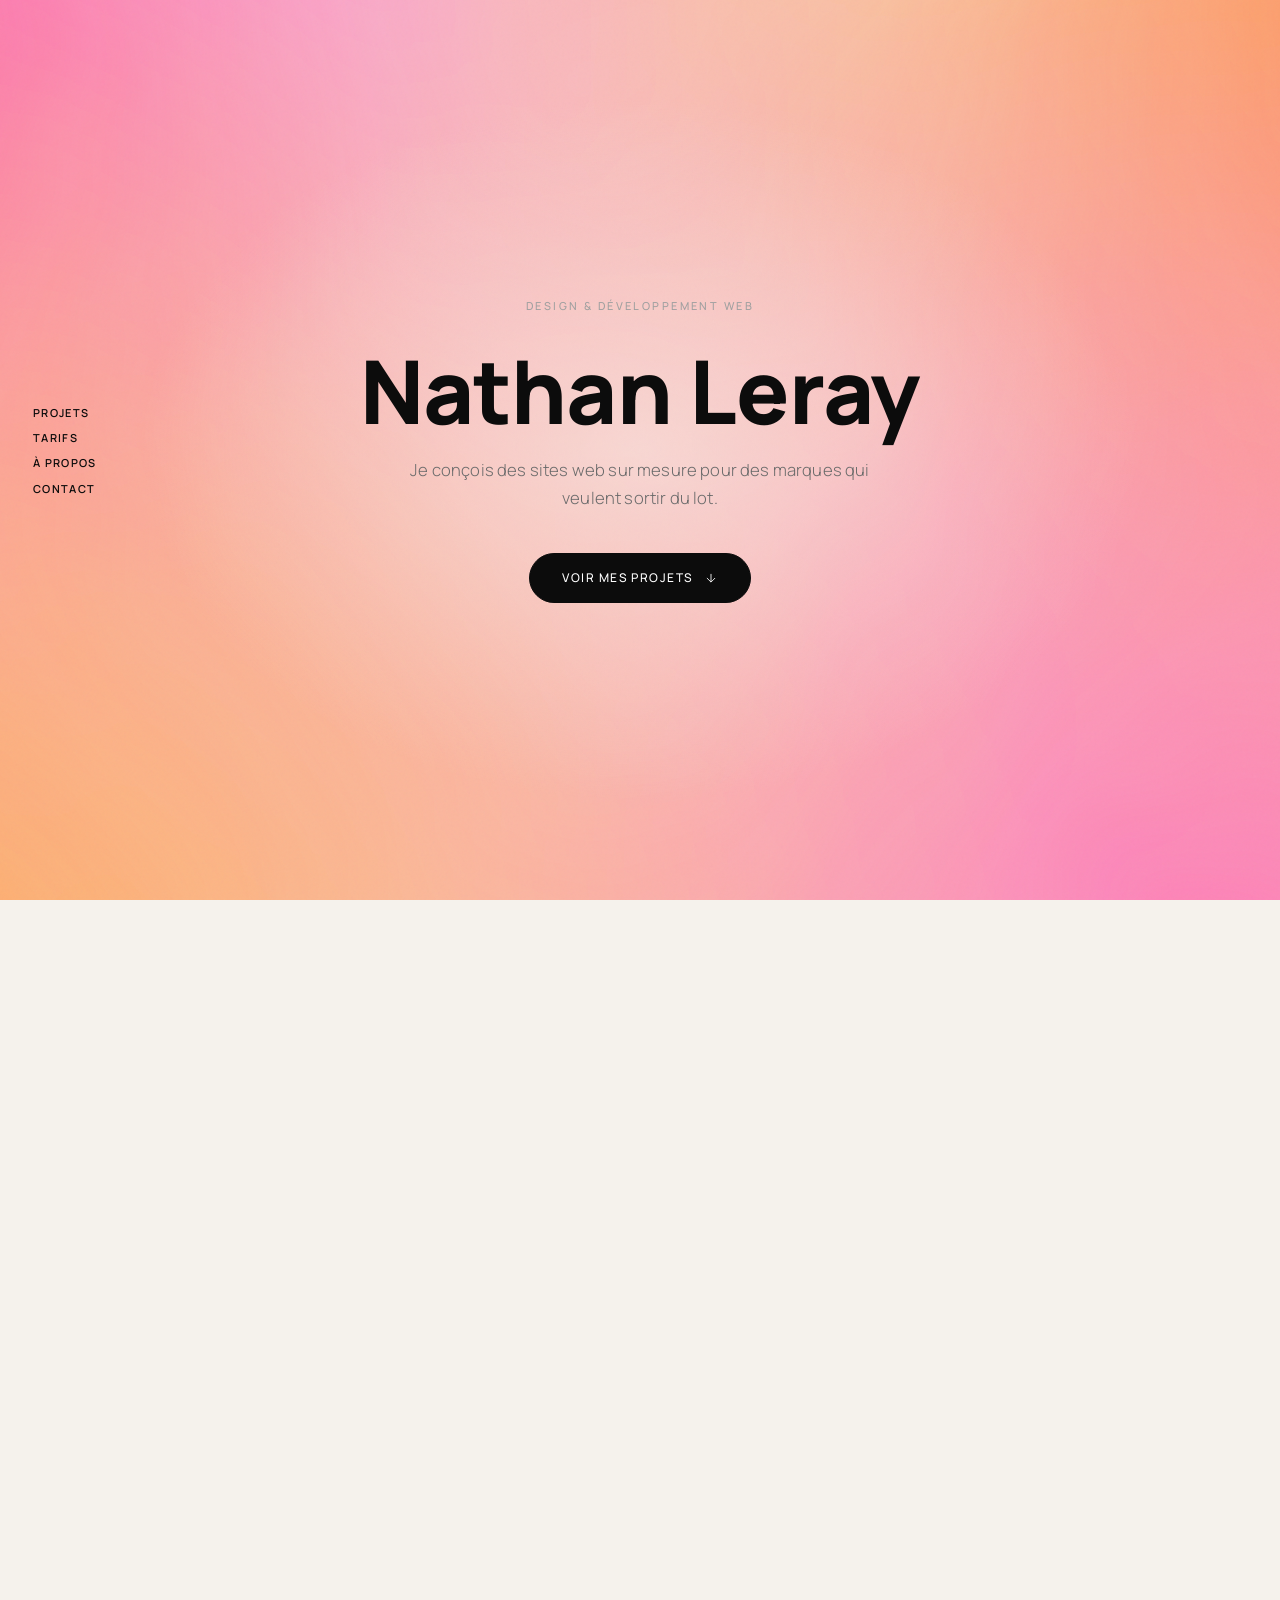
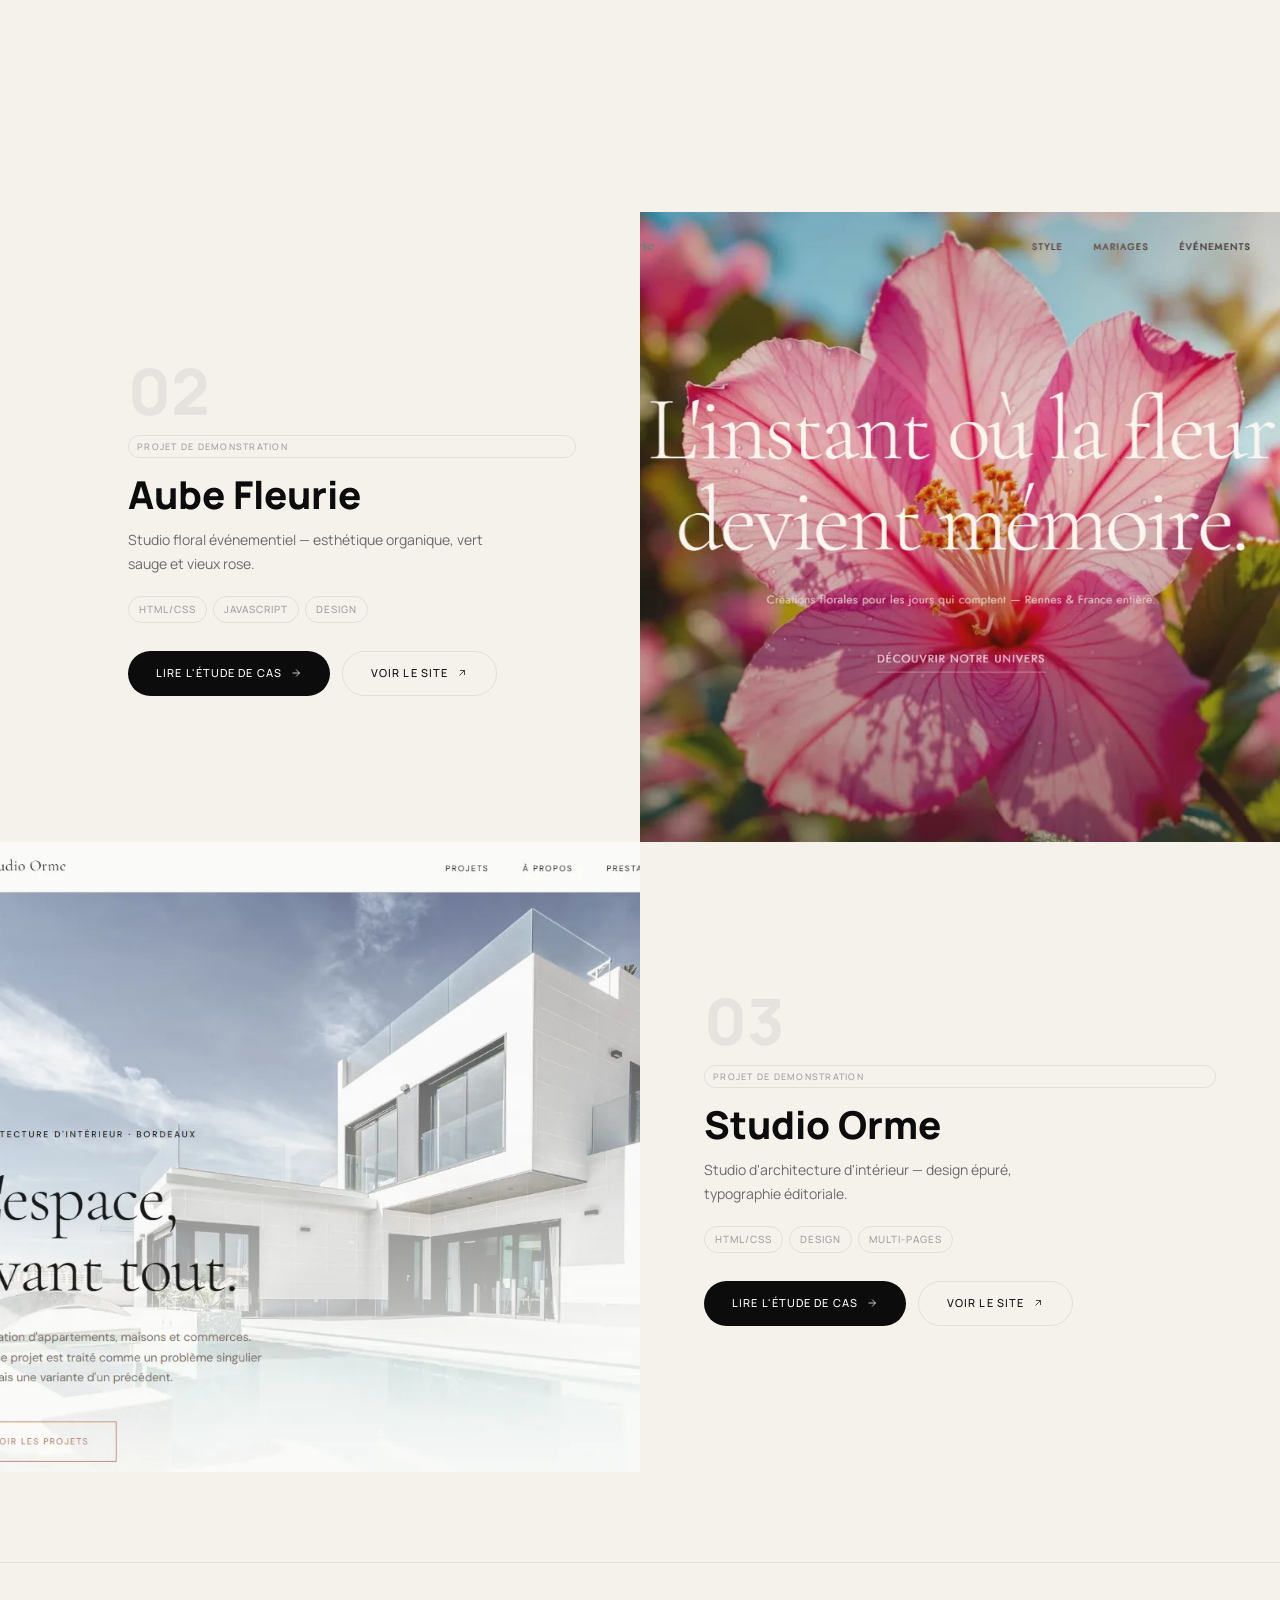
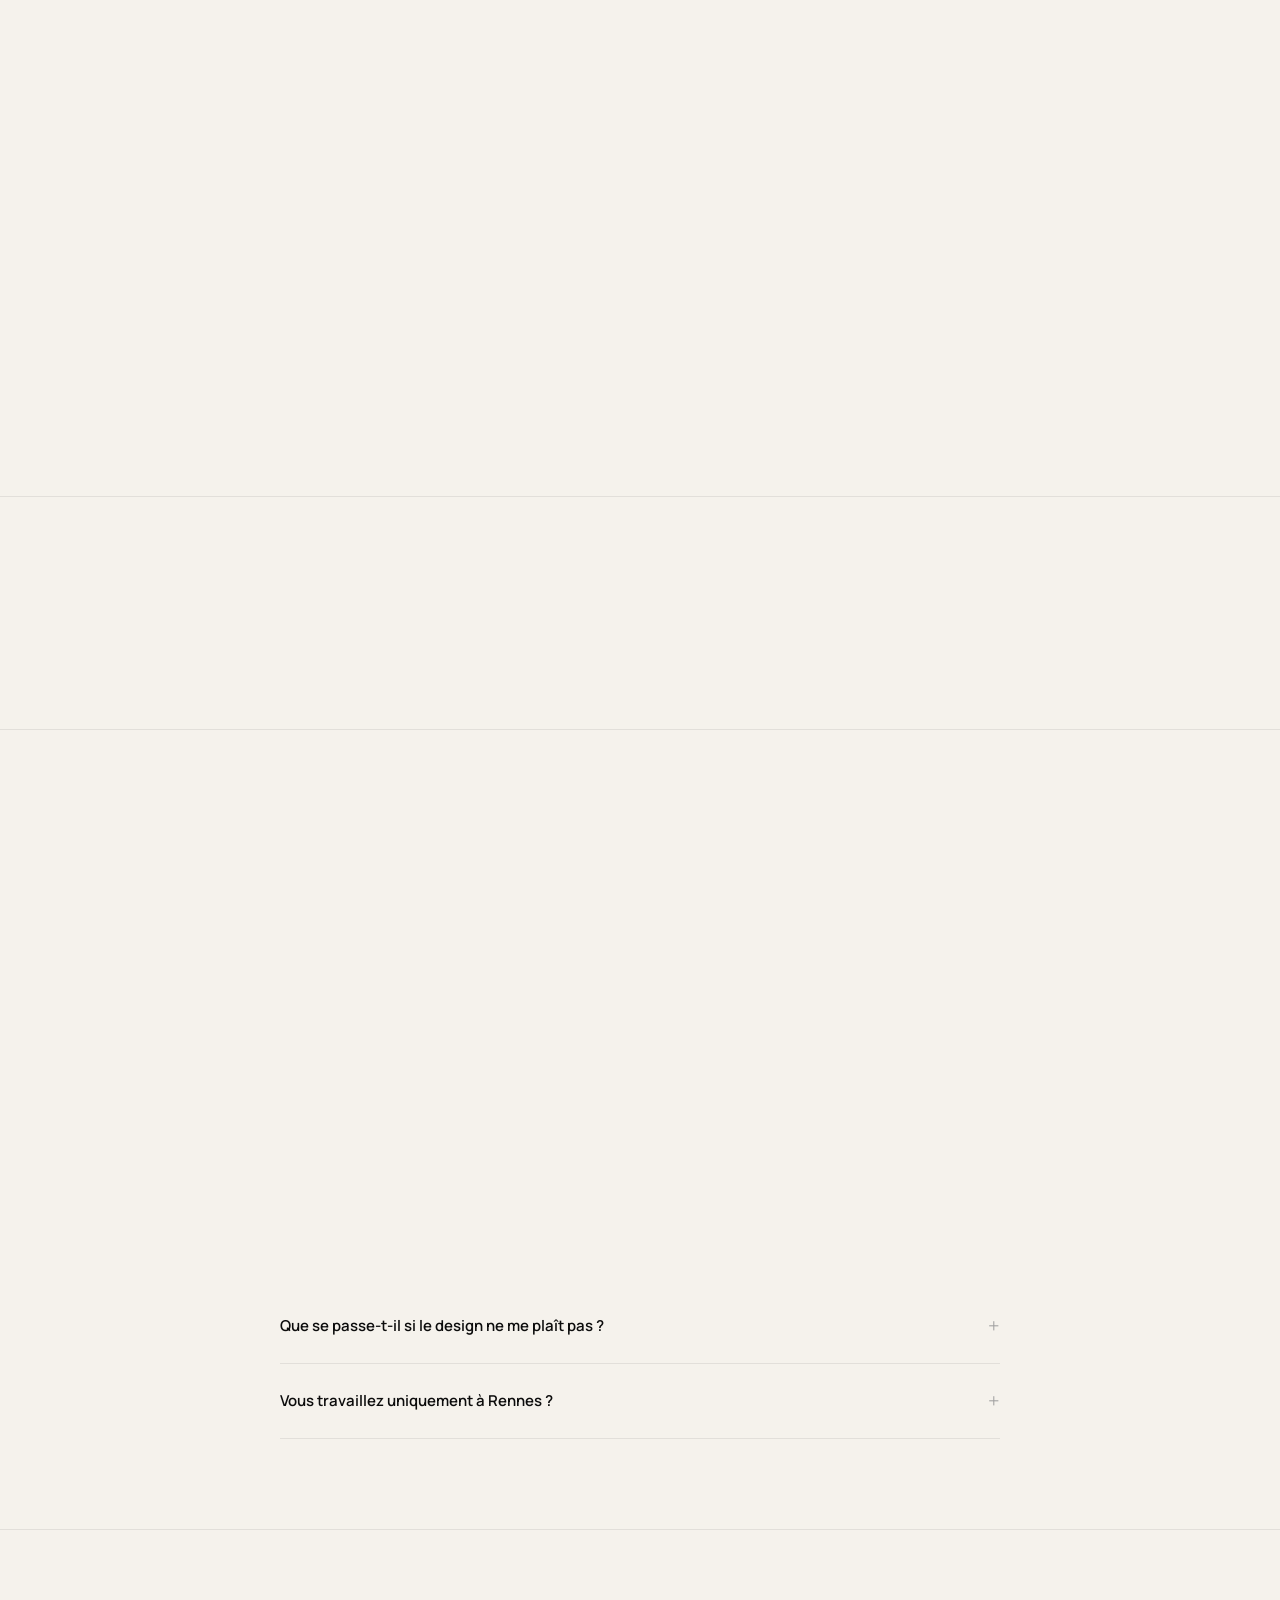
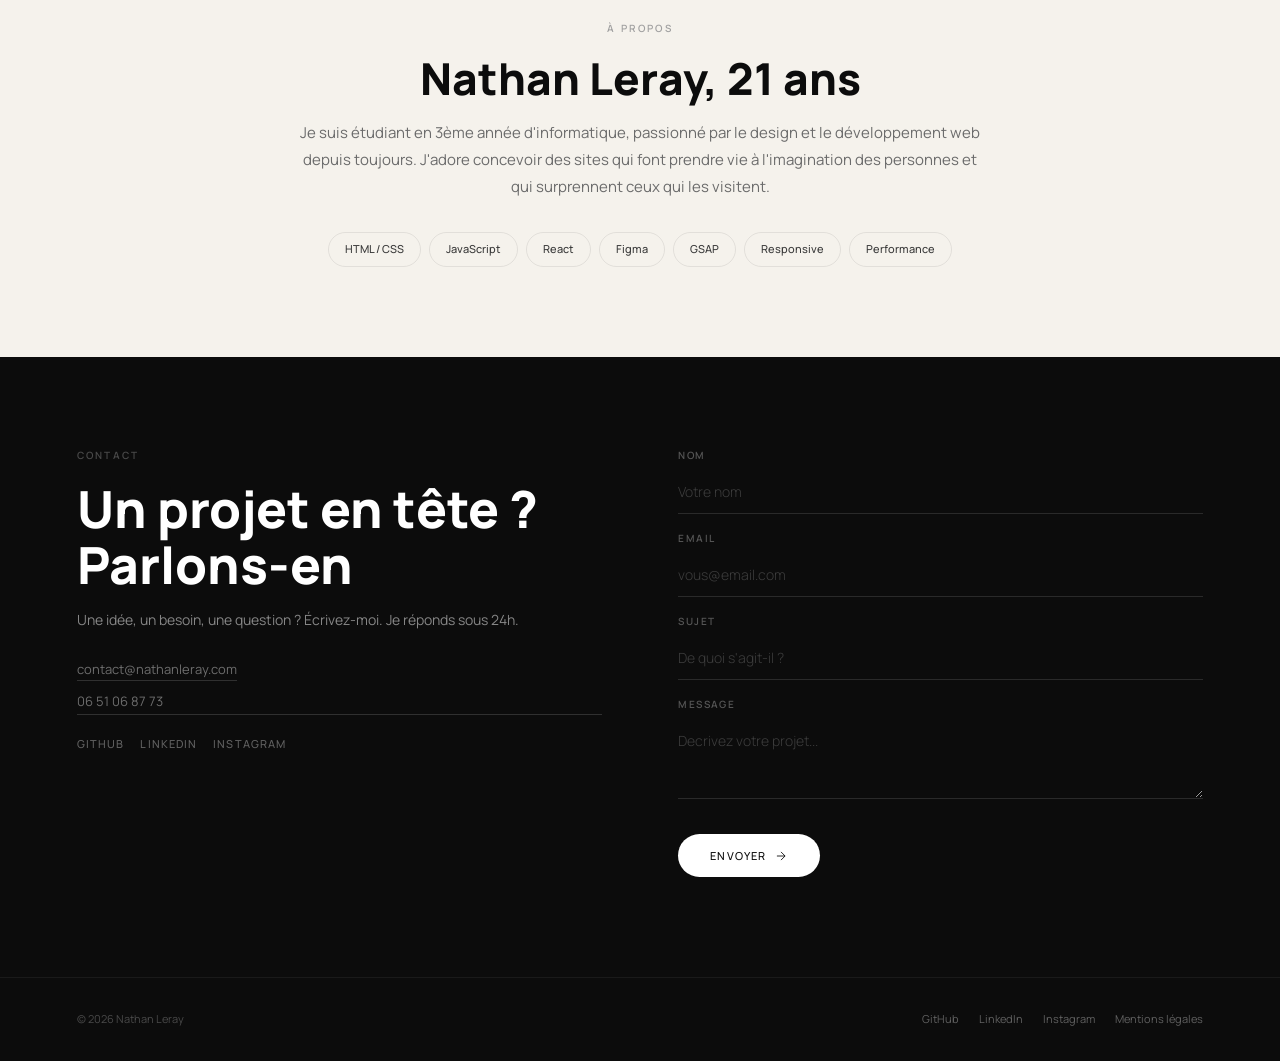
==== commit 886e224b: "SEO overhaul: blog, project pages, schemas, hero fluid effect Major additions: - Mini-blog with 3 ar" ====
--- a/index.html
+++ b/index.html
@@ -25,12 +25,10 @@
 <link rel="preconnect" href="https://fonts.gstatic.com" crossorigin>
 <link href="https://fonts.googleapis.com/css2?family=Manrope:wght@300;400;500;600;700;800&display=swap" rel="stylesheet">
 <style>
-/* Hide until fonts loaded */
-.fonts-loading{opacity:0}
-.fonts-ready{opacity:1;transition:opacity .15s}
+/* Removed .fonts-loading body opacity trap. Manrope already uses display=swap so the system fallback shows immediately. */
 
 :root{
-  --bg:#FAFAF8;--surface:#FFFFFF;--ink:#0C0C0C;--secondary:#3A3A3A;--muted:#6B6B6B;--ghost:#A0A0A0;
+  --bg:#F5F2EC;--surface:#FFFFFF;--ink:#0C0C0C;--secondary:#3A3A3A;--muted:#6B6B6B;--ghost:#A0A0A0;
   --border:rgba(0,0,0,.08);--accent:#0C0C0C;
   --font-display:'Manrope',system-ui,sans-serif;
   --font-body:'Manrope',system-ui,sans-serif;
@@ -55,13 +53,19 @@
 
 /* ═══ HERO ═══ */
 .hero{position:relative;min-height:100vh;display:flex;align-items:center;justify-content:center;overflow:hidden;background:var(--bg)}
+.hero::after{content:'';position:absolute;inset:0;background:radial-gradient(ellipse at center,rgba(245,242,236,.55) 0%,transparent 55%);z-index:1;pointer-events:none}
 /* Animated gradient mesh — soft moving blobs */
-.hero-mesh{position:absolute;inset:-20%;width:140%;height:140%;filter:blur(55px);opacity:.7;animation:meshRotate 28s linear infinite;will-change:transform}
-.hero-mesh-blob{position:absolute;border-radius:50%}
-.hero-mesh-blob:nth-child(1){width:50%;height:55%;top:5%;left:0;background:radial-gradient(circle,rgba(201,169,110,.7),transparent 65%);animation:blobDrift1 22s ease-in-out infinite alternate}
-.hero-mesh-blob:nth-child(2){width:45%;height:50%;top:35%;right:0;background:radial-gradient(circle,rgba(138,158,140,.65),transparent 65%);animation:blobDrift2 26s ease-in-out infinite alternate}
-.hero-mesh-blob:nth-child(3){width:55%;height:45%;bottom:0;left:20%;background:radial-gradient(circle,rgba(158,149,137,.6),transparent 65%);animation:blobDrift3 24s ease-in-out infinite alternate}
-.hero-mesh-blob:nth-child(4){width:40%;height:40%;top:15%;right:20%;background:radial-gradient(circle,rgba(201,169,110,.45),transparent 65%);animation:blobDrift1 20s ease-in-out infinite alternate-reverse}
+/* Liquid fluid background — independent blobs with SVG distortion */
+.hero-fluid{position:absolute;inset:-60%;width:220%;height:220%;filter:url(#liquid-filter) blur(28px);opacity:.92}
+.hero-fluid-blob{position:absolute;border-radius:50%;width:110%;height:110%;will-change:transform}
+.hero-fluid-blob--p1{top:-30%;left:-35%;background:radial-gradient(circle,rgba(255,75,160,.95),transparent 60%);animation:drift1 12s cubic-bezier(.37,0,.63,1) infinite alternate}
+.hero-fluid-blob--o1{top:-30%;right:-35%;background:radial-gradient(circle,rgba(255,130,50,.95),transparent 60%);animation:drift2 15s cubic-bezier(.37,0,.63,1) infinite alternate}
+.hero-fluid-blob--p2{bottom:-35%;right:-25%;background:radial-gradient(circle,rgba(255,95,170,.9),transparent 60%);animation:drift3 14s cubic-bezier(.37,0,.63,1) infinite alternate}
+.hero-fluid-blob--o2{bottom:-35%;left:-30%;background:radial-gradient(circle,rgba(255,155,70,.9),transparent 60%);animation:drift4 13s cubic-bezier(.37,0,.63,1) infinite alternate}
+@keyframes drift1{0%{transform:translate(0,0) scale(1)}100%{transform:translate(50%,40%) scale(1.25)}}
+@keyframes drift2{0%{transform:translate(0,0) scale(1)}100%{transform:translate(-48%,42%) scale(1.22)}}
+@keyframes drift3{0%{transform:translate(0,0) scale(1)}100%{transform:translate(-45%,-48%) scale(1.28)}}
+@keyframes drift4{0%{transform:translate(0,0) scale(1)}100%{transform:translate(48%,-42%) scale(1.23)}}
 @keyframes meshRotate{to{transform:rotate(360deg)}}
 @keyframes blobDrift1{0%{transform:translate(0,0) scale(1)}50%{transform:translate(8%,12%) scale(1.15)}100%{transform:translate(-5%,5%) scale(.95)}}
 @keyframes blobDrift2{0%{transform:translate(0,0) scale(1)}50%{transform:translate(-10%,-8%) scale(1.1)}100%{transform:translate(6%,-4%) scale(1.05)}}
@@ -103,7 +107,7 @@
 .project-row:nth-child(even) .project-img-col{order:2}
 .project-row:nth-child(even) .project-text-col{order:1;padding-left:clamp(80px,10vw,140px)}
 
-.project-img-col{position:relative;height:100%;overflow:hidden}
+.project-img-col{position:relative;height:100%;overflow:hidden;display:block;cursor:pointer}
 .project-img{width:100%;height:100%;object-fit:cover;transition:transform .8s var(--ease)}
 .project-row:hover .project-img{transform:scale(1.03)}
 
@@ -146,6 +150,30 @@
 .testimonial-info{}
 .testimonial-name{font-weight:600;font-size:13px}
 .testimonial-role{font-size:11px;color:var(--ghost)}
+
+/* ═══ DIFFERENTIATION ═══ */
+.diff{padding:clamp(60px,8vh,100px) var(--gutter);border-top:1px solid var(--border)}
+.diff-inner{max-width:1100px;margin:0 auto}
+.diff-header{text-align:center;margin-bottom:clamp(40px,5vh,56px)}
+.diff-title{font-family:var(--font-display);font-size:clamp(28px,3.5vw,44px);font-weight:800;line-height:1.15;margin-bottom:12px}
+.diff-grid{display:grid;grid-template-columns:repeat(3,1fr);gap:24px}
+@media(max-width:768px){.diff-grid{grid-template-columns:1fr;max-width:520px;margin:0 auto;gap:20px}}
+.diff-card{padding:32px 28px;background:var(--surface);border:1px solid var(--border);border-radius:14px;transition:transform .4s var(--ease),box-shadow .4s var(--ease)}
+.diff-card:hover{transform:translateY(-3px);box-shadow:0 8px 30px rgba(0,0,0,.06)}
+.diff-icon{width:42px;height:42px;border-radius:10px;background:var(--ink);display:flex;align-items:center;justify-content:center;margin-bottom:18px}
+.diff-icon svg{width:20px;height:20px;stroke:#fff;fill:none;stroke-width:1.8}
+.diff-name{font-family:var(--font-display);font-size:18px;font-weight:800;margin-bottom:8px;letter-spacing:-.01em}
+.diff-desc{font-size:14px;color:var(--muted);line-height:1.7}
+
+/* ═══ TARIFS LINK ═══ */
+.tarifs-link-wrap{padding:clamp(60px,8vh,100px) var(--gutter);text-align:center;border-top:1px solid var(--border)}
+.tarifs-link{display:inline-flex;flex-direction:column;align-items:center;gap:10px;text-decoration:none;color:var(--ink);transition:transform .4s var(--ease)}
+.tarifs-link:hover{transform:translateY(-2px)}
+.tarifs-link-label{font-family:var(--font-display);font-size:clamp(22px,3vw,32px);font-weight:700;letter-spacing:-.01em}
+.tarifs-link-cta{display:inline-flex;align-items:center;gap:8px;font-size:12px;font-weight:500;letter-spacing:.12em;text-transform:uppercase;color:var(--muted);padding-bottom:3px;border-bottom:1px solid var(--border);transition:color .3s,border-color .3s}
+.tarifs-link:hover .tarifs-link-cta{color:var(--ink);border-color:var(--ink)}
+.tarifs-link-cta svg{width:14px;height:14px;transition:transform .3s var(--ease)}
+.tarifs-link:hover .tarifs-link-cta svg{transform:translateX(3px)}
 
 /* ═══ FAQ ═══ */
 .faq{padding:clamp(80px,10vh,140px) var(--gutter);border-top:1px solid var(--border)}
@@ -289,43 +317,46 @@
   .footer{padding-bottom:80px}
 }
 </style>
-<script type="application/ld+json">[{"@context":"https://schema.org","@type":"ProfessionalService","name":"Nathan Leray — Création de sites web","url":"https://nathanleray.com","telephone":"+33651068773","email":"contact@nathanleray.com","address":{"@type":"PostalAddress","streetAddress":"9 Place du Maréchal Juin","addressLocality":"Rennes","postalCode":"35000","addressCountry":"FR"},"areaServed":[{"@type":"City","name":"Rennes"},{"@type":"AdministrativeArea","name":"Bretagne"},{"@type":"Country","name":"France"}],"priceRange":"699€ - 1490€+","description":"Création de sites web sur mesure à Rennes. Sites vitrines, boutiques en ligne et projets complexes. Design soigné, responsive, livré clé en main.","founder":{"@type":"Person","name":"Nathan Leray","jobTitle":"Designer & Développeur Web"},"sameAs":["https://github.com/nathanleray","https://linkedin.com/in/nathanleray","https://instagram.com/nathanleray"],"hasOfferCatalog":{"@type":"OfferCatalog","name":"Offres création web","itemListElement":[{"@type":"Offer","name":"Site Vitrine","price":"699","priceCurrency":"EUR","description":"Jusqu'à 5 pages, design personnalisé, responsive, référencé sur Google. Livré en 14 jours."},{"@type":"Offer","name":"Site Sur Mesure","price":"1490","priceCurrency":"EUR","description":"Site complet avec vente en ligne, prise de rendez-vous, référencement avancé. Livré en 3-4 semaines."},{"@type":"Offer","name":"Projet Complexe","description":"Application web, marketplace, espace membre. Développement sur mesure, devis personnalisé."}]}},{"@context":"https://schema.org","@type":"WebSite","name":"Nathan Leray","url":"https://nathanleray.com"}]</script>
+<script type="application/ld+json">[{"@context":"https://schema.org","@type":"ProfessionalService","name":"Nathan Leray — Création de sites web","url":"https://nathanleray.com","telephone":"+33651068773","email":"contact@nathanleray.com","address":{"@type":"PostalAddress","streetAddress":"9 Place du Maréchal Juin","addressLocality":"Rennes","postalCode":"35000","addressCountry":"FR"},"geo":{"@type":"GeoCoordinates","latitude":48.1090,"longitude":-1.6800},"areaServed":[{"@type":"City","name":"Rennes"},{"@type":"AdministrativeArea","name":"Bretagne"},{"@type":"Country","name":"France"}],"priceRange":"699€ - 1490€+","description":"Création de sites web sur mesure à Rennes. Sites vitrines, boutiques en ligne et projets complexes. Design soigné, responsive, livré clé en main.","founder":{"@type":"Person","name":"Nathan Leray","jobTitle":"Designer & Développeur Web"},"sameAs":["https://instagram.com/nathanleray"],"hasOfferCatalog":{"@type":"OfferCatalog","name":"Offres création web","itemListElement":[{"@type":"Offer","name":"Site Vitrine","price":"699","priceCurrency":"EUR","description":"Jusqu'à 5 pages, design personnalisé, responsive, référencé sur Google. Livré en 14 jours."},{"@type":"Offer","name":"Site Sur Mesure","price":"1490","priceCurrency":"EUR","description":"Site complet avec vente en ligne, prise de rendez-vous, référencement avancé. Livré en 3-4 semaines."},{"@type":"Offer","name":"Projet Complexe","description":"Application web, marketplace, espace membre. Développement sur mesure, devis personnalisé."}]}},{"@context":"https://schema.org","@type":"WebSite","name":"Nathan Leray","url":"https://nathanleray.com"}]</script>
 <script type="application/ld+json">{"@context":"https://schema.org","@type":"FAQPage","mainEntity":[{"@type":"Question","name":"Combien coûte la création d'un site web ?","acceptedAnswer":{"@type":"Answer","text":"Un site vitrine démarre à 699€, un site avec des fonctionnalités avancées à partir de 1 490€. Un devis précis est établi gratuitement après un échange."}},{"@type":"Question","name":"Quel est le délai de livraison ?","acceptedAnswer":{"@type":"Answer","text":"Un site vitrine est livré en 14 jours. Un site sur mesure plus complexe prend généralement 3 à 4 semaines."}},{"@type":"Question","name":"Est-ce que le site sera visible sur mobile ?","acceptedAnswer":{"@type":"Answer","text":"Oui, tous les sites sont 100% responsives et s'adaptent à tous les écrans."}},{"@type":"Question","name":"Est-ce que mon site sera bien référencé sur Google ?","acceptedAnswer":{"@type":"Answer","text":"Oui, chaque site inclut un référencement technique de base. Pour les offres avancées, un travail SEO plus poussé est inclus."}},{"@type":"Question","name":"Que se passe-t-il si le design ne me plaît pas ?","acceptedAnswer":{"@type":"Answer","text":"Je reprends le design gratuitement jusqu'à votre satisfaction."}},{"@type":"Question","name":"Vous travaillez uniquement à Rennes ?","acceptedAnswer":{"@type":"Answer","text":"Je suis basé à Rennes mais je travaille avec des clients dans toute la France."}}]}</script>
 </head>
-<body class="fonts-loading">
-<script>document.fonts.ready.then(()=>{document.body.classList.remove('fonts-loading');document.body.classList.add('fonts-ready');})</script>
+<body>
 
 <!-- NAV -->
 <nav class="side-nav">
   <a href="#projets">Projets</a>
-  <a href="#offres">Offres</a>
+  <a href="/offres/">Tarifs</a>
   <a href="#apropos">&Agrave; propos</a>
   <a href="#contact">Contact</a>
 </nav>
 
 <!-- HERO -->
 <section class="hero">
-  <div class="hero-mesh"><div class="hero-mesh-blob"></div><div class="hero-mesh-blob"></div><div class="hero-mesh-blob"></div><div class="hero-mesh-blob"></div></div>
+  <svg width="0" height="0" style="position:absolute;pointer-events:none" aria-hidden="true">
+    <defs>
+      <filter id="liquid-filter" x="-10%" y="-10%" width="120%" height="120%">
+        <feTurbulence type="fractalNoise" baseFrequency="0.009" numOctaves="1" seed="4" result="turb"/>
+        <feDisplacementMap in="SourceGraphic" in2="turb" scale="90"/>
+      </filter>
+    </defs>
+  </svg>
+  <div class="hero-fluid">
+    <div class="hero-fluid-blob hero-fluid-blob--p1"></div>
+    <div class="hero-fluid-blob hero-fluid-blob--o1"></div>
+    <div class="hero-fluid-blob hero-fluid-blob--p2"></div>
+    <div class="hero-fluid-blob hero-fluid-blob--o2"></div>
+  </div>
   <div class="hero-content">
     <p class="hero-tag">Design &amp; D&eacute;veloppement Web</p>
     <h1 class="hero-title">Nathan Leray</h1>
-    <p class="hero-sub">Je cr&eacute;e des sites qui font la diff&eacute;rence pour votre activit&eacute;. D&egrave;s 699&euro;.</p>
+    <p class="hero-sub">Je con&ccedil;ois des sites web sur mesure pour des marques qui veulent sortir du lot.</p>
     <div class="hero-actions">
-      <a href="#contact" class="hero-cta hero-cta--primary">Demander un devis gratuit <svg viewBox="0 0 24 24" fill="none" stroke="currentColor" stroke-width="1.5"><path d="M5 12h14M12 5l7 7-7 7"/></svg></a>
-      <a href="tel:+33651068773" class="hero-cta hero-cta--tel"><svg viewBox="0 0 24 24" fill="none" stroke="currentColor" stroke-width="1.5"><path d="M22 16.92v3a2 2 0 01-2.18 2 19.79 19.79 0 01-8.63-3.07 19.5 19.5 0 01-6-6 19.79 19.79 0 01-3.07-8.67A2 2 0 014.11 2h3a2 2 0 012 1.72c.127.96.362 1.903.7 2.81a2 2 0 01-.45 2.11L8.09 9.91a16 16 0 006 6l1.27-1.27a2 2 0 012.11-.45c.907.338 1.85.573 2.81.7A2 2 0 0122 16.92z"/></svg> 06 51 06 87 73</a>
+      <a href="#projets" class="hero-cta hero-cta--primary">Voir mes projets <svg viewBox="0 0 24 24" fill="none" stroke="currentColor" stroke-width="1.5"><path d="M12 5v14M5 12l7 7 7-7"/></svg></a>
     </div>
-    <p class="hero-trust">Devis gratuit &middot; Sans engagement &middot; R&eacute;ponse sous 24h</p>
   </div>
 </section>
 
 <main>
-<!-- SOCIAL PROOF -->
-<div class="proof-bar">
-  <div class="proof-item"><span class="proof-num">3</span> projets livr&eacute;s</div>
-  <div class="proof-item"><span class="proof-num">100%</span> clients satisfaits</div>
-  <div class="proof-item"><span class="proof-num">24h</span> r&eacute;ponse sous</div>
-</div>
-
 <!-- PROJECTS -->
 <section class="projects-section" id="projets">
   <div class="projects-intro reveal">
@@ -333,108 +364,92 @@
     <h2 class="projects-intro-title">Mes r&eacute;alisations</h2>
     <p class="projects-intro-sub">Chaque projet est unique. Voici les derniers.</p>
   </div>
-  <div id="projectsContainer"></div>
+  <div id="projectsContainer">
+    <article class="project-row reveal">
+      <a href="/projets/seve-restaurant/" class="project-img-col" aria-label="Voir l'&eacute;tude de cas du projet S&egrave;ve Restaurant">
+        <img class="project-img" src="screenshots/seve.webp" alt="Site web du restaurant gastronomique S&egrave;ve &agrave; Barbizon &mdash; r&eacute;alisation Nathan Leray" width="1200" height="750" loading="lazy">
+      </a>
+      <div class="project-text-col">
+        <div class="project-number">01</div>
+        <span class="project-demo">Projet de demonstration</span>
+        <h3 class="project-name">S&egrave;ve Restaurant</h3>
+        <p class="project-desc">Site vitrine gastronomique &mdash; design immersif, ambiance sombre et dor&eacute;e.</p>
+        <div class="project-tags"><span class="project-tag">HTML/CSS</span><span class="project-tag">JavaScript</span><span class="project-tag">Design</span></div>
+        <div class="project-actions">
+          <a href="/projets/seve-restaurant/" class="btn btn-dark">Lire l'&eacute;tude de cas <svg viewBox="0 0 24 24" fill="none" stroke="currentColor" stroke-width="1.5"><path d="M5 12h14M12 5l7 7-7 7"/></svg></a>
+          <a href="sites/seve/index.html" target="_blank" rel="noopener noreferrer" class="btn btn-outline">Voir le site <svg viewBox="0 0 24 24" fill="none" stroke="currentColor" stroke-width="1.5"><path d="M7 17L17 7M17 7H8M17 7v9"/></svg></a>
+        </div>
+      </div>
+    </article>
+    <article class="project-row reveal">
+      <a href="/projets/aube-fleurie/" class="project-img-col" aria-label="Voir l'&eacute;tude de cas du projet Aube Fleurie">
+        <img class="project-img" src="screenshots/aube.webp" alt="Site web de Maison Aube Fleurie, studio floral &eacute;v&eacute;nementiel &agrave; Rennes &mdash; r&eacute;alisation Nathan Leray" width="1200" height="750" loading="lazy">
+      </a>
+      <div class="project-text-col">
+        <div class="project-number">02</div>
+        <span class="project-demo">Projet de demonstration</span>
+        <h3 class="project-name">Aube Fleurie</h3>
+        <p class="project-desc">Studio floral &eacute;v&eacute;nementiel &mdash; esth&eacute;tique organique, vert sauge et vieux rose.</p>
+        <div class="project-tags"><span class="project-tag">HTML/CSS</span><span class="project-tag">JavaScript</span><span class="project-tag">Design</span></div>
+        <div class="project-actions">
+          <a href="/projets/aube-fleurie/" class="btn btn-dark">Lire l'&eacute;tude de cas <svg viewBox="0 0 24 24" fill="none" stroke="currentColor" stroke-width="1.5"><path d="M5 12h14M12 5l7 7-7 7"/></svg></a>
+          <a href="sites/aube-fleurie/index.html" target="_blank" rel="noopener noreferrer" class="btn btn-outline">Voir le site <svg viewBox="0 0 24 24" fill="none" stroke="currentColor" stroke-width="1.5"><path d="M7 17L17 7M17 7H8M17 7v9"/></svg></a>
+        </div>
+      </div>
+    </article>
+    <article class="project-row reveal">
+      <a href="/projets/studio-orme/" class="project-img-col" aria-label="Voir l'&eacute;tude de cas du projet Studio Orme">
+        <img class="project-img" src="screenshots/orme.webp" alt="Site web de Studio Orme, studio d'architecture d'int&eacute;rieur &agrave; Bordeaux &mdash; r&eacute;alisation Nathan Leray" width="1200" height="750" loading="lazy">
+      </a>
+      <div class="project-text-col">
+        <div class="project-number">03</div>
+        <span class="project-demo">Projet de demonstration</span>
+        <h3 class="project-name">Studio Orme</h3>
+        <p class="project-desc">Studio d'architecture d'int&eacute;rieur &mdash; design &eacute;pur&eacute;, typographie &eacute;ditoriale.</p>
+        <div class="project-tags"><span class="project-tag">HTML/CSS</span><span class="project-tag">Design</span><span class="project-tag">Multi-pages</span></div>
+        <div class="project-actions">
+          <a href="/projets/studio-orme/" class="btn btn-dark">Lire l'&eacute;tude de cas <svg viewBox="0 0 24 24" fill="none" stroke="currentColor" stroke-width="1.5"><path d="M5 12h14M12 5l7 7-7 7"/></svg></a>
+          <a href="sites/studio-orme/index.html" target="_blank" rel="noopener noreferrer" class="btn btn-outline">Voir le site <svg viewBox="0 0 24 24" fill="none" stroke="currentColor" stroke-width="1.5"><path d="M7 17L17 7M17 7H8M17 7v9"/></svg></a>
+        </div>
+      </div>
+    </article>
+  </div>
 </section>
 
-<!-- OFFRES -->
-<section class="offres" id="offres">
-  <div class="offres-inner">
-    <div class="offres-header reveal">
-      <p class="section-label">Offres</p>
-      <h2 class="offres-title">Des offres claires, sans surprise</h2>
-      <p class="offres-sub">Des formules claires, sans surprise. Chaque projet est livr&eacute; cl&eacute; en main.</p>
+<!-- DIFFERENTIATION -->
+<section class="diff">
+  <div class="diff-inner">
+    <div class="diff-header reveal">
+      <p class="section-label">Pourquoi me choisir</p>
+      <h2 class="diff-title">Ce qui me diff&eacute;rencie</h2>
     </div>
-    <div class="offres-grid">
-      <div class="offre-card reveal">
-        <div class="offre-type">Starter</div>
-        <div class="offre-name">Site Vitrine</div>
-        <div class="offre-price">699&euro;</div>
-        <div class="offre-price-sub">L'essentiel pour &ecirc;tre visible en ligne</div>
-        <ul class="offre-features">
-          <li>Jusqu'&agrave; 5 pages</li>
-          <li>Design &agrave; votre image</li>
-          <li>Visible sur mobile et ordinateur</li>
-          <li>Bien r&eacute;f&eacute;renc&eacute; sur Google</li>
-          <li>Formulaire de contact</li>
-          <li>Formation incluse</li>
-          <li>Livr&eacute; en 14 jours</li>
-        </ul>
-        <a href="#contact" class="offre-cta" data-offer="Devis Site Vitrine (699&euro;)">Cr&eacute;er le devis &rarr;</a>
+    <div class="diff-grid">
+      <div class="diff-card reveal">
+        <div class="diff-icon"><svg viewBox="0 0 24 24" stroke-linecap="round" stroke-linejoin="round"><path d="M21 15a2 2 0 01-2 2H7l-4 4V5a2 2 0 012-2h14a2 2 0 012 2z"/></svg></div>
+        <div class="diff-name">Vous parlez directement avec moi</div>
+        <div class="diff-desc">Pas de commercial, pas d'interm&eacute;diaire. Vous &eacute;changez avec la personne qui con&ccedil;oit et code votre site, du premier message &agrave; la livraison.</div>
       </div>
-      <div class="offre-card offre-card--featured reveal">
-        <span class="offre-badge">Le plus demand&eacute;</span>
-        <div class="offre-type">Avanc&eacute;</div>
-        <div class="offre-name">Site Sur Mesure</div>
-        <div class="offre-price">&agrave; partir de 1&nbsp;490&euro;</div>
-        <div class="offre-price-sub">Pour aller plus loin</div>
-        <ul class="offre-features">
-          <li>Tout le pack Site Vitrine</li>
-          <li>Vente en ligne int&eacute;gr&eacute;e</li>
-          <li>Prise de rendez-vous en ligne</li>
-          <li>Jusqu'&agrave; 10 pages</li>
-          <li>R&eacute;f&eacute;rencement avanc&eacute;</li>
-          <li>Paiement s&eacute;curis&eacute;</li>
-          <li>Formation compl&egrave;te</li>
-          <li>Livr&eacute; en 3-4 semaines</li>
-        </ul>
-        <a href="#contact" class="offre-cta" data-offer="Devis Site Sur Mesure (&agrave; partir de 1490&euro;)">Cr&eacute;er le devis &rarr;</a>
+      <div class="diff-card reveal">
+        <div class="diff-icon"><svg viewBox="0 0 24 24" stroke-linecap="round" stroke-linejoin="round"><polyline points="16 18 22 12 16 6"/><polyline points="8 6 2 12 8 18"/></svg></div>
+        <div class="diff-name">Code 100% sur mesure</div>
+        <div class="diff-desc">Pas de WordPress, pas de template, pas de Wix. Chaque ligne de code est &eacute;crite pour votre projet, pour un site unique, rapide et maintenable.</div>
       </div>
-      <div class="offre-card reveal">
-        <div class="offre-type">Sur mesure</div>
-        <div class="offre-name">Projet Complexe</div>
-        <div class="offre-price">Devis personnalis&eacute;</div>
-        <div class="offre-price-sub">&Eacute;change gratuit de 30 min</div>
-        <ul class="offre-features">
-          <li>Site enti&egrave;rement sur mesure</li>
-          <li>Application web ou marketplace</li>
-          <li>Design pouss&eacute;</li>
-          <li>R&eacute;f&eacute;rencement complet</li>
-          <li>Accompagnement d&eacute;di&eacute;</li>
-          <li>D&eacute;lai d&eacute;fini ensemble</li>
-        </ul>
-        <a href="#contact" class="offre-cta" data-offer="&Eacute;change d&eacute;couverte &mdash; Projet sur mesure">Pr&eacute;parer l'&eacute;change &rarr;</a>
+      <div class="diff-card reveal">
+        <div class="diff-icon"><svg viewBox="0 0 24 24" stroke-linecap="round" stroke-linejoin="round"><path d="M12 22s8-4 8-10V5l-8-3-8 3v7c0 6 8 10 8 10z"/></svg></div>
+        <div class="diff-name">Vous &ecirc;tes propri&eacute;taire</div>
+        <div class="diff-desc">Une fois livr&eacute;, le code et le site vous appartiennent. Pas d'abonnement cach&eacute;, pas de d&eacute;pendance, pas de mauvaise surprise.</div>
       </div>
     </div>
-    <div class="offres-urgence reveal" style="text-align:center;margin-top:28px;padding:16px 20px;background:rgba(0,0,0,.02);border-radius:12px;max-width:520px;margin-left:auto;margin-right:auto">
-      <p style="font-size:13px;font-weight:600;color:var(--ink);margin-bottom:4px">&#9200; Disponibilit&eacute; limit&eacute;e</p>
-      <p style="font-size:12px;color:var(--muted)">Je prends un nombre limit&eacute; de projets par mois pour garantir la qualit&eacute;. <strong>Design non satisfaisant ? Je recommence gratuitement.</strong></p>
-    </div>
-    <a href="/offres/" class="offres-link reveal">Voir le comparatif d&eacute;taill&eacute; &rarr;</a>
   </div>
 </section>
 
-<!-- TESTIMONIALS -->
-<section class="testimonials">
-  <div class="testimonials-inner">
-    <div class="testimonials-header reveal">
-      <p class="section-label">T&eacute;moignages</p>
-      <h2 class="testimonials-title">Ce que disent mes clients</h2>
-    </div>
-    <div class="testimonials-grid">
-      <div class="testimonial-card reveal">
-        <p class="testimonial-quote">Nathan a parfaitement compris l'univers de notre restaurant. Le site est &eacute;l&eacute;gant, rapide, et nos clients nous en parlent r&eacute;guli&egrave;rement. Un vrai plus pour notre image.</p>
-        <div class="testimonial-author">
-          <div class="testimonial-avatar">M</div>
-          <div class="testimonial-info"><div class="testimonial-name">Marc D.</div><div class="testimonial-role">Restaurateur &mdash; Barbizon</div></div>
-        </div>
-      </div>
-      <div class="testimonial-card reveal">
-        <p class="testimonial-quote">Un travail tr&egrave;s soign&eacute;, dans les d&eacute;lais, et toujours &agrave; l'&eacute;coute. Le r&eacute;sultat d&eacute;passe ce que j'avais imagin&eacute;. Je recommande les yeux ferm&eacute;s.</p>
-        <div class="testimonial-author">
-          <div class="testimonial-avatar">J</div>
-          <div class="testimonial-info"><div class="testimonial-name">Julie R.</div><div class="testimonial-role">Fleuriste &eacute;v&eacute;nementielle &mdash; Rennes</div></div>
-        </div>
-      </div>
-      <div class="testimonial-card reveal">
-        <p class="testimonial-quote">Notre site refl&egrave;te exactement l'image de notre studio. Nathan a su traduire notre vision en un design &eacute;pur&eacute; et professionnel. Excellent rapport qualit&eacute;-prix.</p>
-        <div class="testimonial-author">
-          <div class="testimonial-avatar">T</div>
-          <div class="testimonial-info"><div class="testimonial-name">Thomas V.</div><div class="testimonial-role">Architecte d'int&eacute;rieur &mdash; Bordeaux</div></div>
-        </div>
-      </div>
-    </div>
-  </div>
-</section>
+<!-- TARIFS LINK -->
+<div class="tarifs-link-wrap">
+  <a href="/offres/" class="tarifs-link reveal">
+    <span class="tarifs-link-label">Vous avez un projet en t&ecirc;te ?</span>
+    <span class="tarifs-link-cta">D&eacute;couvrir mes tarifs <svg viewBox="0 0 24 24" fill="none" stroke="currentColor" stroke-width="1.5"><path d="M5 12h14M12 5l7 7-7 7"/></svg></span>
+  </a>
+</div>
 
 <!-- FAQ -->
 <section class="faq" id="faq">
@@ -496,9 +511,6 @@
 
 </main>
 
-<!-- FLOATING TEL -->
-<a href="tel:+33651068773" class="float-tel" aria-label="Appeler"><svg viewBox="0 0 24 24" fill="none" stroke="currentColor" stroke-width="1.5"><path d="M22 16.92v3a2 2 0 01-2.18 2 19.79 19.79 0 01-8.63-3.07 19.5 19.5 0 01-6-6 19.79 19.79 0 01-3.07-8.67A2 2 0 014.11 2h3a2 2 0 012 1.72c.127.96.362 1.903.7 2.81a2 2 0 01-.45 2.11L8.09 9.91a16 16 0 006 6l1.27-1.27a2 2 0 012.11-.45c.907.338 1.85.573 2.81.7A2 2 0 0122 16.92z"/></svg></a>
-
 <!-- FOOTER -->
 <footer class="footer">
   <span>&copy; 2026 Nathan Leray</span>
@@ -531,19 +543,19 @@
 
 <script>
 const PROJECTS = [
-  {name:'Seve Restaurant',desc:'Site vitrine gastronomique — design immersif, ambiance sombre et doree.',url:'https://seve-restaurant.fr',demo:true,live:'sites/seve/index.html',screenshot:'screenshots/seve.webp',tags:['HTML/CSS','JavaScript','Design'],color:'#C9A96E',
+  {name:'Seve Restaurant',slug:'seve-restaurant',desc:'Site vitrine gastronomique — design immersif, ambiance sombre et doree.',url:'https://seve-restaurant.fr',demo:true,live:'sites/seve/index.html',screenshot:'screenshots/seve.webp',tags:['HTML/CSS','JavaScript','Design'],color:'#C9A96E',
     case:{role:'Design & Developpement',year:'2024',client:'Seve — Barbizon',duration:'3 semaines',
       brief:'Creer l\'identite numerique d\'un restaurant gastronomique a Barbizon. Atmosphere intime et raffinee, navigation immersive, esthetique sombre et doree.',
       approach:'Direction artistique sombre et doree. Typographie serif elegante, animations subtiles. 100% vanilla HTML/CSS/JS, zero framework.',
       features:[{title:'Navigation immersive',desc:'Menu plein ecran avec animations fluides.'},{title:'Multi-pages',desc:'5 pages avec identite propre.'},{title:'Responsive',desc:'Mobile, tablette, desktop.'},{title:'Performance',desc:'Lazy-load, GPU-accelerated.'}],
       result:'Un site qui capture l\'essence du restaurant — elegant, immersif et performant.'}},
-  {name:'Aube Fleurie',desc:'Studio floral evenementiel — esthetique organique, vert sauge et vieux rose.',url:'https://maisonaubefleurie.fr',demo:true,live:'sites/aube-fleurie/index.html',screenshot:'screenshots/aube.webp',tags:['HTML/CSS','JavaScript','Design'],color:'#8A9E8C',
+  {name:'Aube Fleurie',slug:'aube-fleurie',desc:'Studio floral evenementiel — esthetique organique, vert sauge et vieux rose.',url:'https://maisonaubefleurie.fr',demo:true,live:'sites/aube-fleurie/index.html',screenshot:'screenshots/aube.webp',tags:['HTML/CSS','JavaScript','Design'],color:'#8A9E8C',
     case:{role:'Design & Developpement',year:'2025',client:'Maison Aube Fleurie — Rennes',duration:'3 semaines',
       brief:'Site vitrine d\'un studio floral evenementiel haut de gamme a Rennes.',
       approach:'Direction organique, palette vert sauge et vieux rose. Cormorant Garamond, Lenis smooth scroll, GSAP, curseur personnalise.',
       features:[{title:'Preloader cinematique',desc:'Animation d\'entree typographique.'},{title:'Galerie masonry',desc:'Parallaxe et curseur contextuel.'},{title:'Marquee infini',desc:'Bandeau defilant floral.'},{title:'Formulaire',desc:'Validation et design coherent.'}],
       result:'Un site poetique et raffine qui positionne la marque sur le haut de gamme.'}},
-  {name:'Studio Orme',desc:'Studio d\'architecture d\'interieur — design epure, typographie editoriale.',url:'https://studio-orme.fr',demo:true,live:'sites/studio-orme/index.html',screenshot:'screenshots/orme.webp',tags:['HTML/CSS','Design','Multi-pages'],color:'#9E9589',
+  {name:'Studio Orme',slug:'studio-orme',desc:'Studio d\'architecture d\'interieur — design epure, typographie editoriale.',url:'https://studio-orme.fr',demo:true,live:'sites/studio-orme/index.html',screenshot:'screenshots/orme.webp',tags:['HTML/CSS','Design','Multi-pages'],color:'#9E9589',
     case:{role:'Design & Developpement',year:'2024',client:'Studio Orme — Bordeaux',duration:'4 semaines',
       brief:'Site vitrine d\'un studio d\'architecture d\'interieur bordelais. Approche rigoureuse et epuree.',
       approach:'Minimalisme, tons naturels, Cormorant Garamond + DM Sans. Navigation fixe blur, galeries immersives.',
@@ -551,28 +563,8 @@
       result:'Un site qui respire le calme et la rigueur.'}}
 ];
 
-// ── Build project rows ──
-const container = document.getElementById('projectsContainer');
-PROJECTS.forEach((p, i) => {
-  const row = document.createElement('div');
-  row.className = 'project-row reveal';
-  row.innerHTML = `
-    <div class="project-img-col">
-      <img class="project-img" src="${p.screenshot}" alt="Capture d'&eacute;cran du site ${p.name} — r&eacute;alisation Nathan Leray" width="1200" height="750" loading="lazy">
-    </div>
-    <div class="project-text-col">
-      <div class="project-number">0${i + 1}</div>
-      ${p.demo ? '<span class="project-demo">Projet de demonstration</span>' : ''}
-      <h3 class="project-name">${p.name}</h3>
-      <p class="project-desc">${p.desc}</p>
-      <div class="project-tags">${p.tags.map(t => `<span class="project-tag">${t}</span>`).join('')}</div>
-      <div class="project-actions">
-        ${p.live ? `<button class="btn btn-dark" onclick="openSite(${i})">Voir le site <svg viewBox="0 0 24 24" fill="none" stroke="currentColor" stroke-width="1.5"><path d="M7 17L17 7M17 7H8M17 7v9"/></svg></button>` : ''}
-        <button class="btn btn-outline" onclick="openModal(${i})">Details</button>
-      </div>
-    </div>`;
-  container.appendChild(row);
-});
+// Project rows are now pre-rendered as static HTML for SEO/AI crawlers.
+// PROJECTS array is kept for the modal/openSite() functions.
 
 // ── Modal ──
 const backdrop = document.getElementById('modalBackdrop');
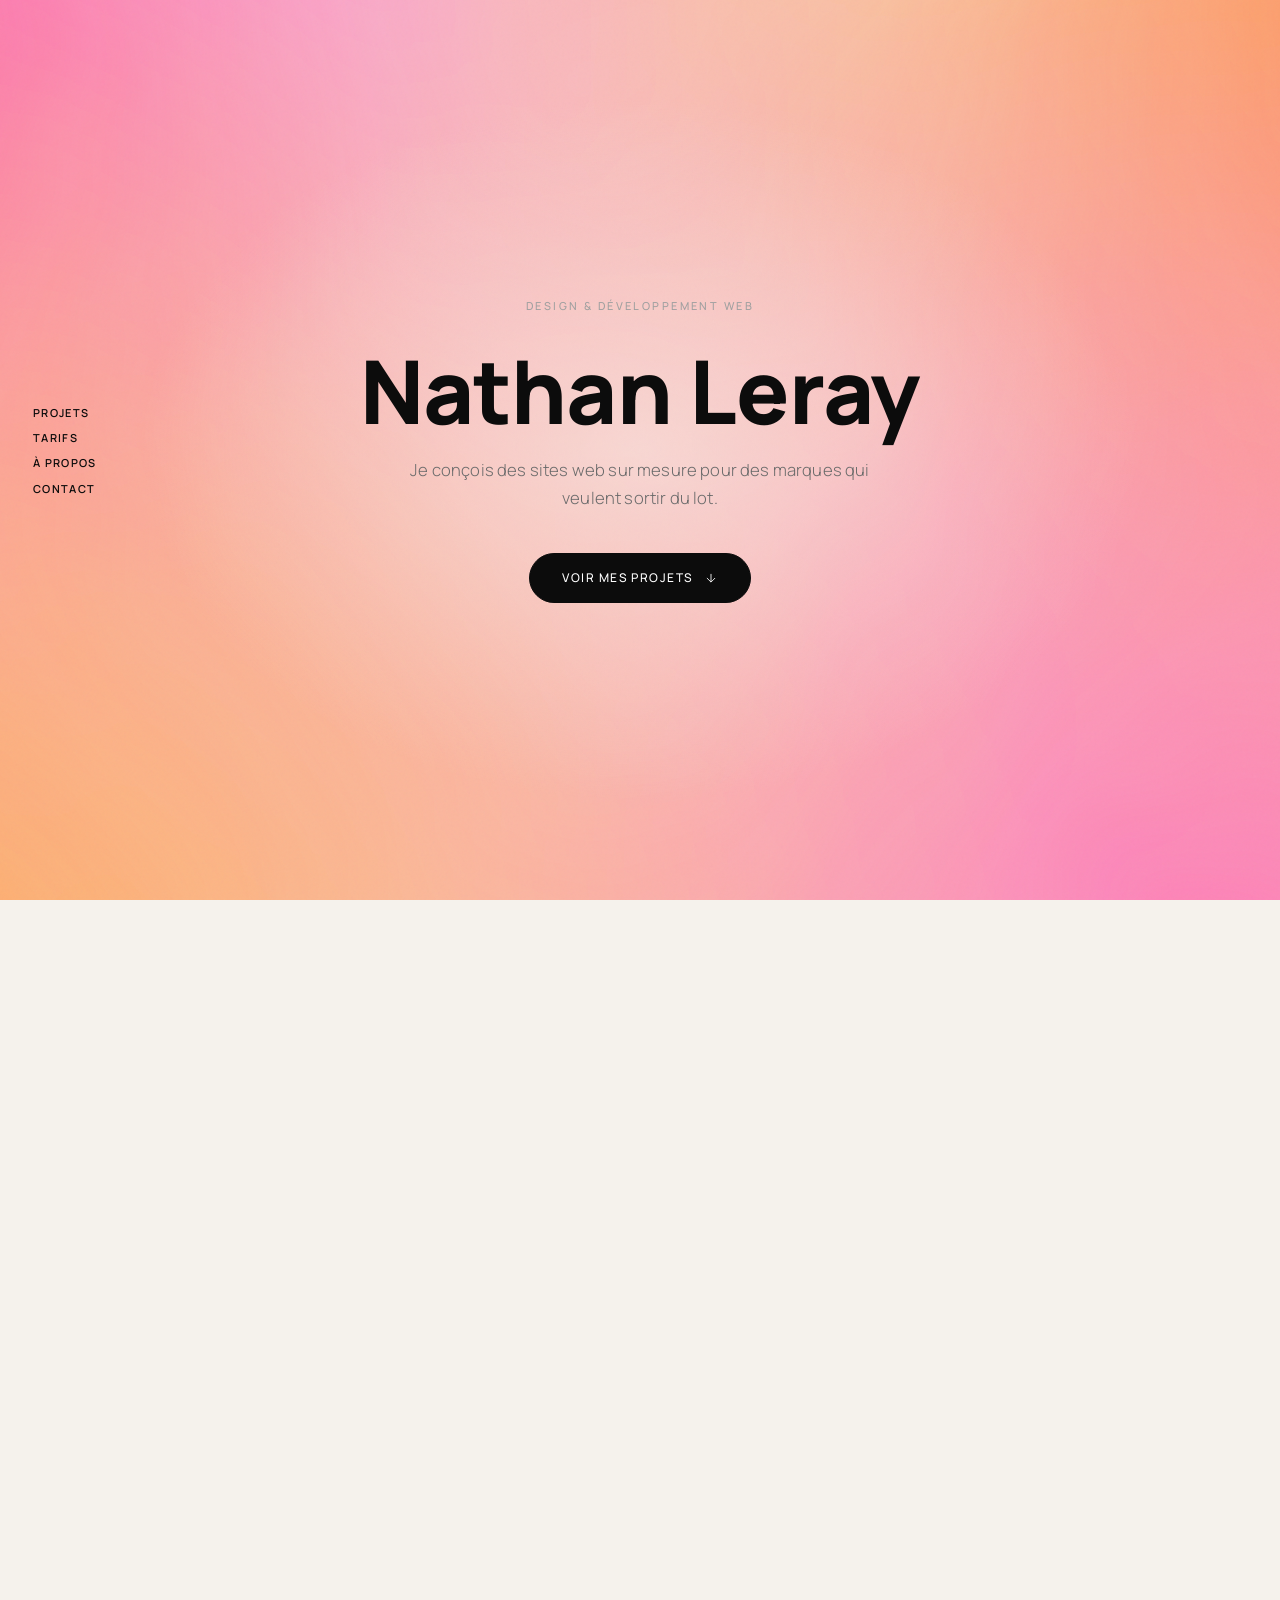
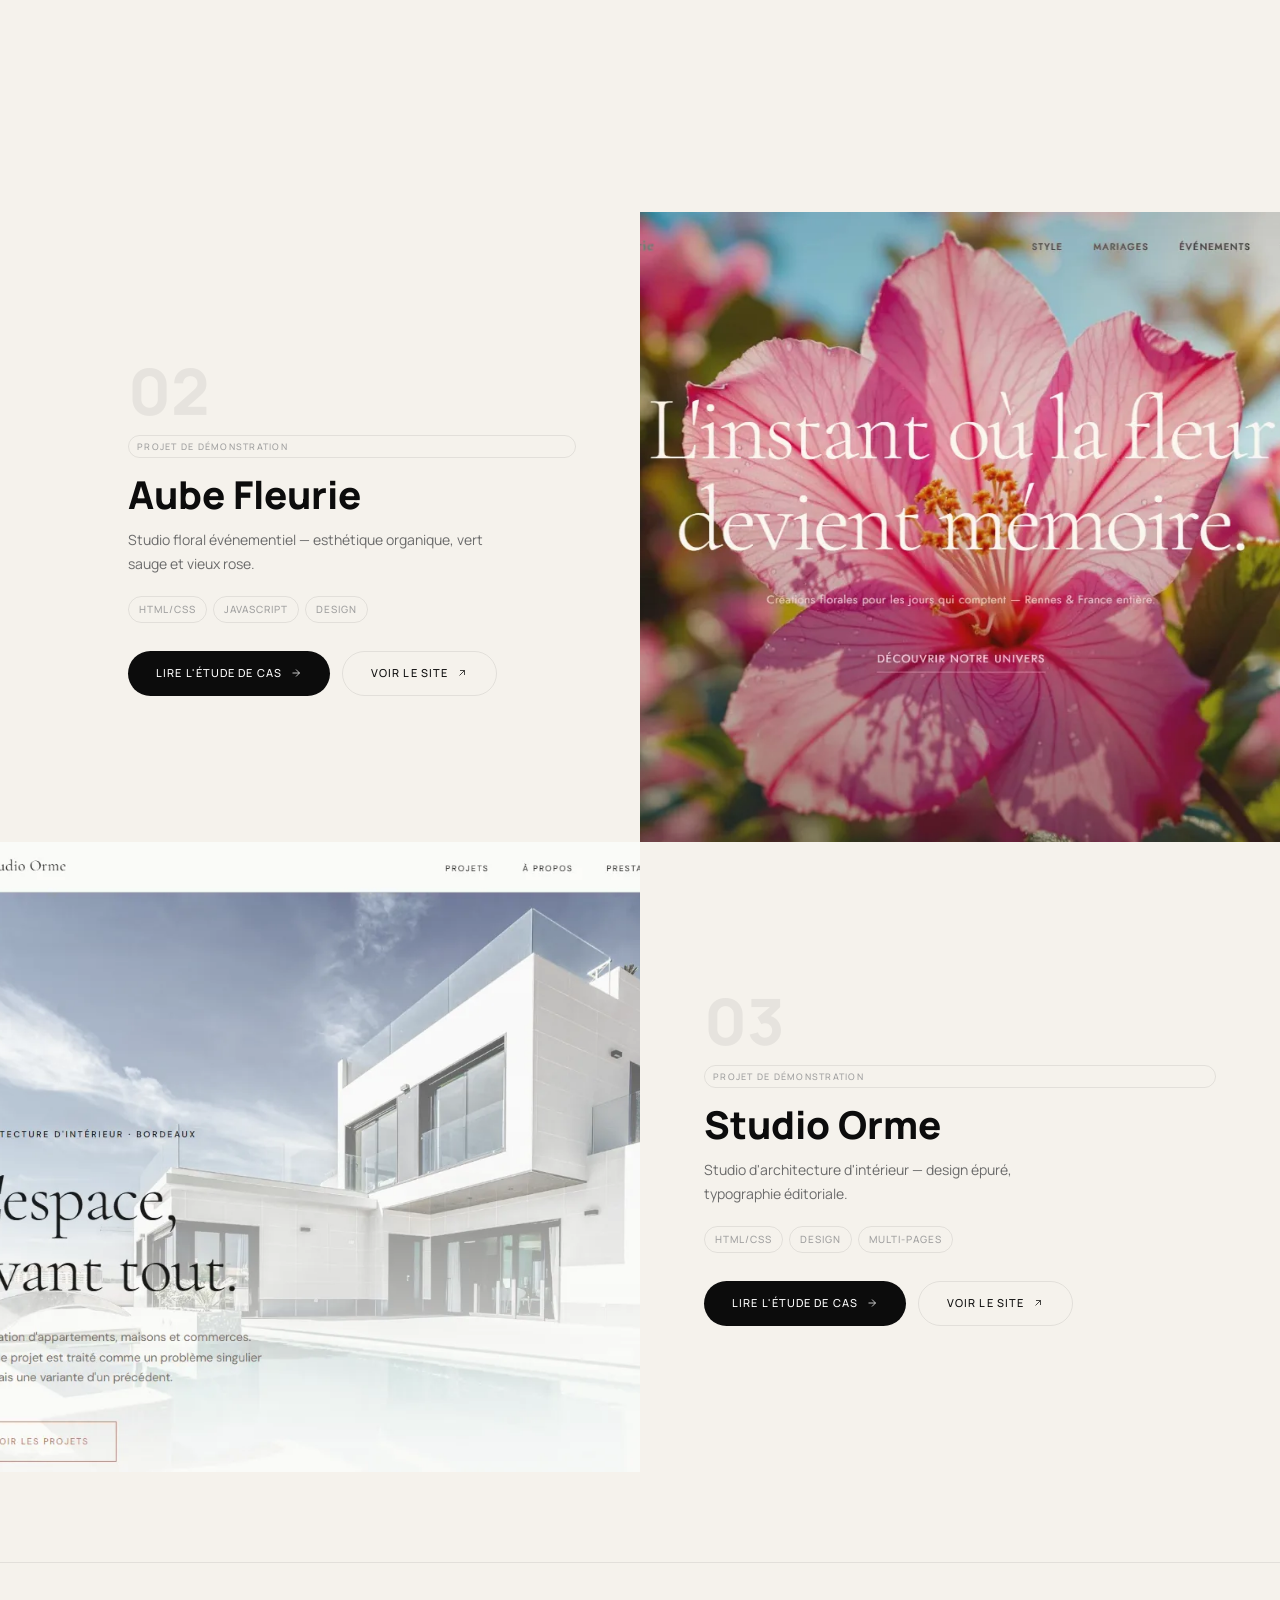
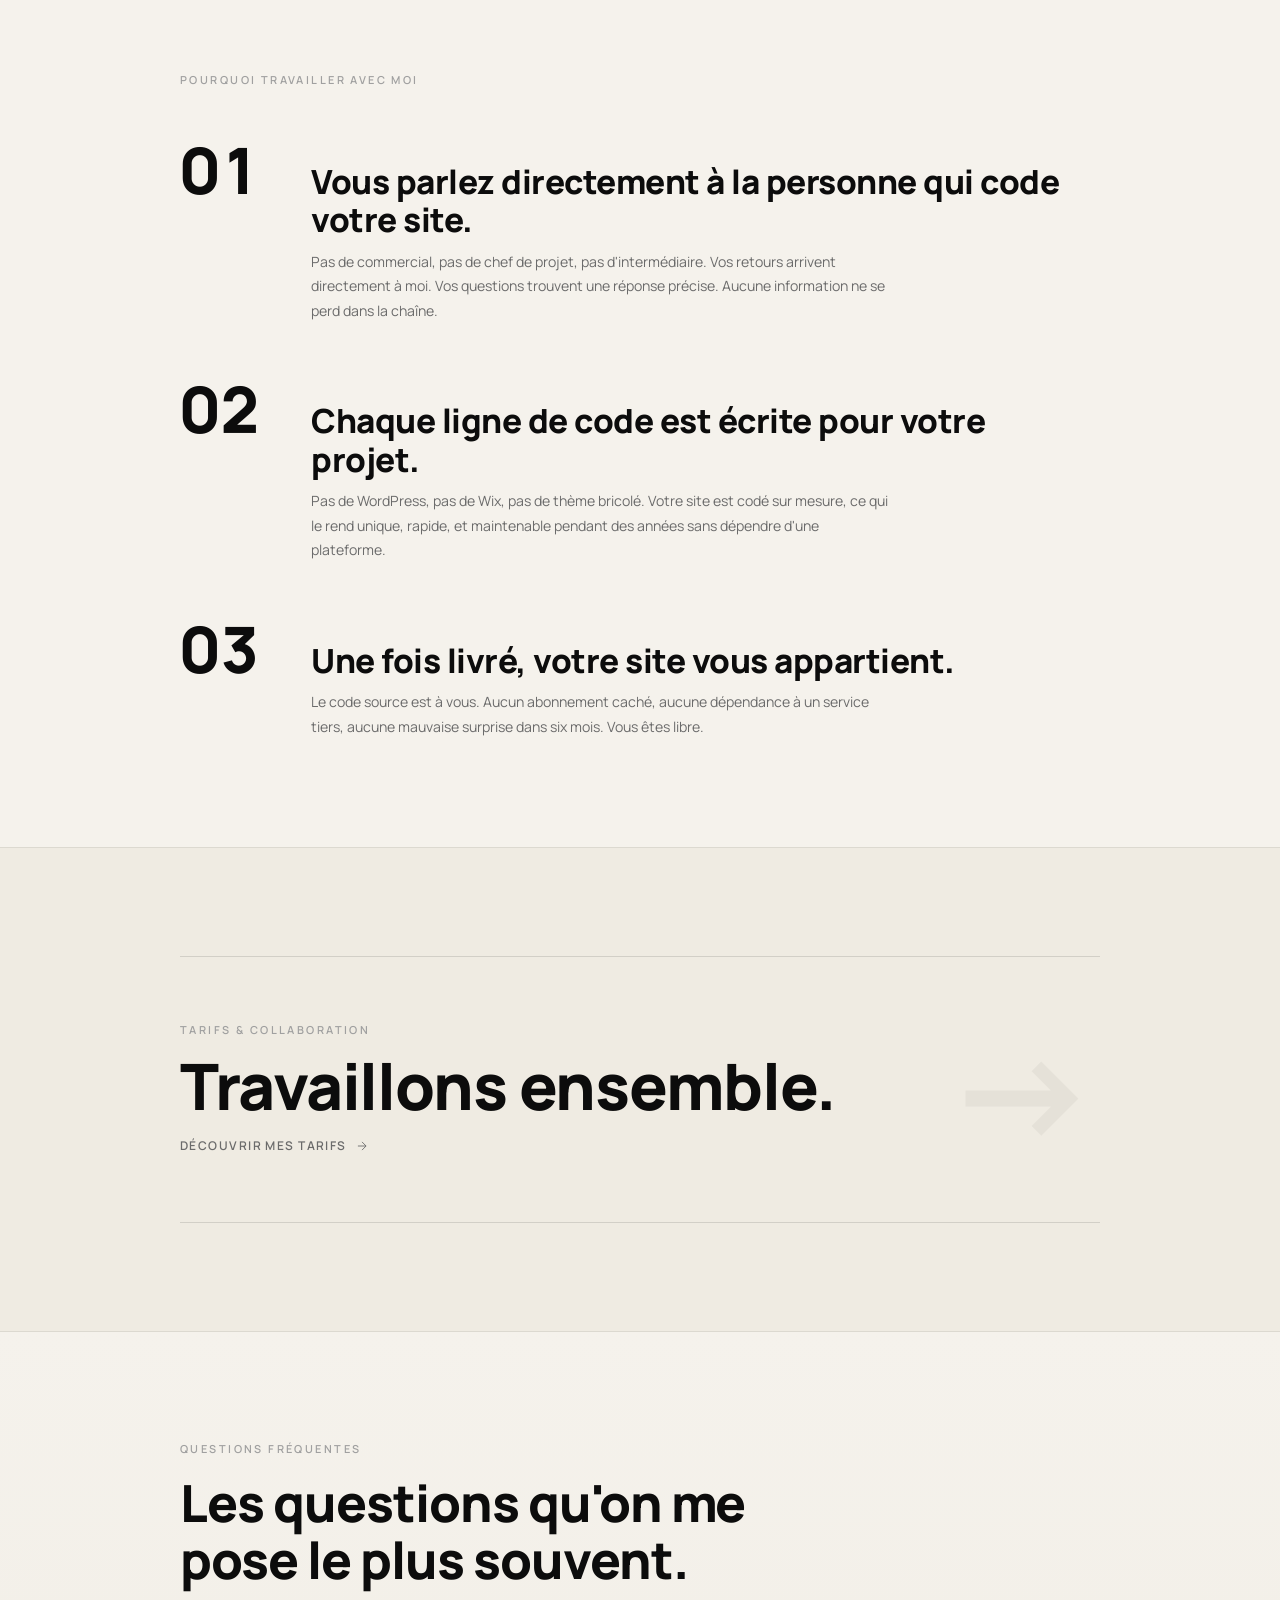
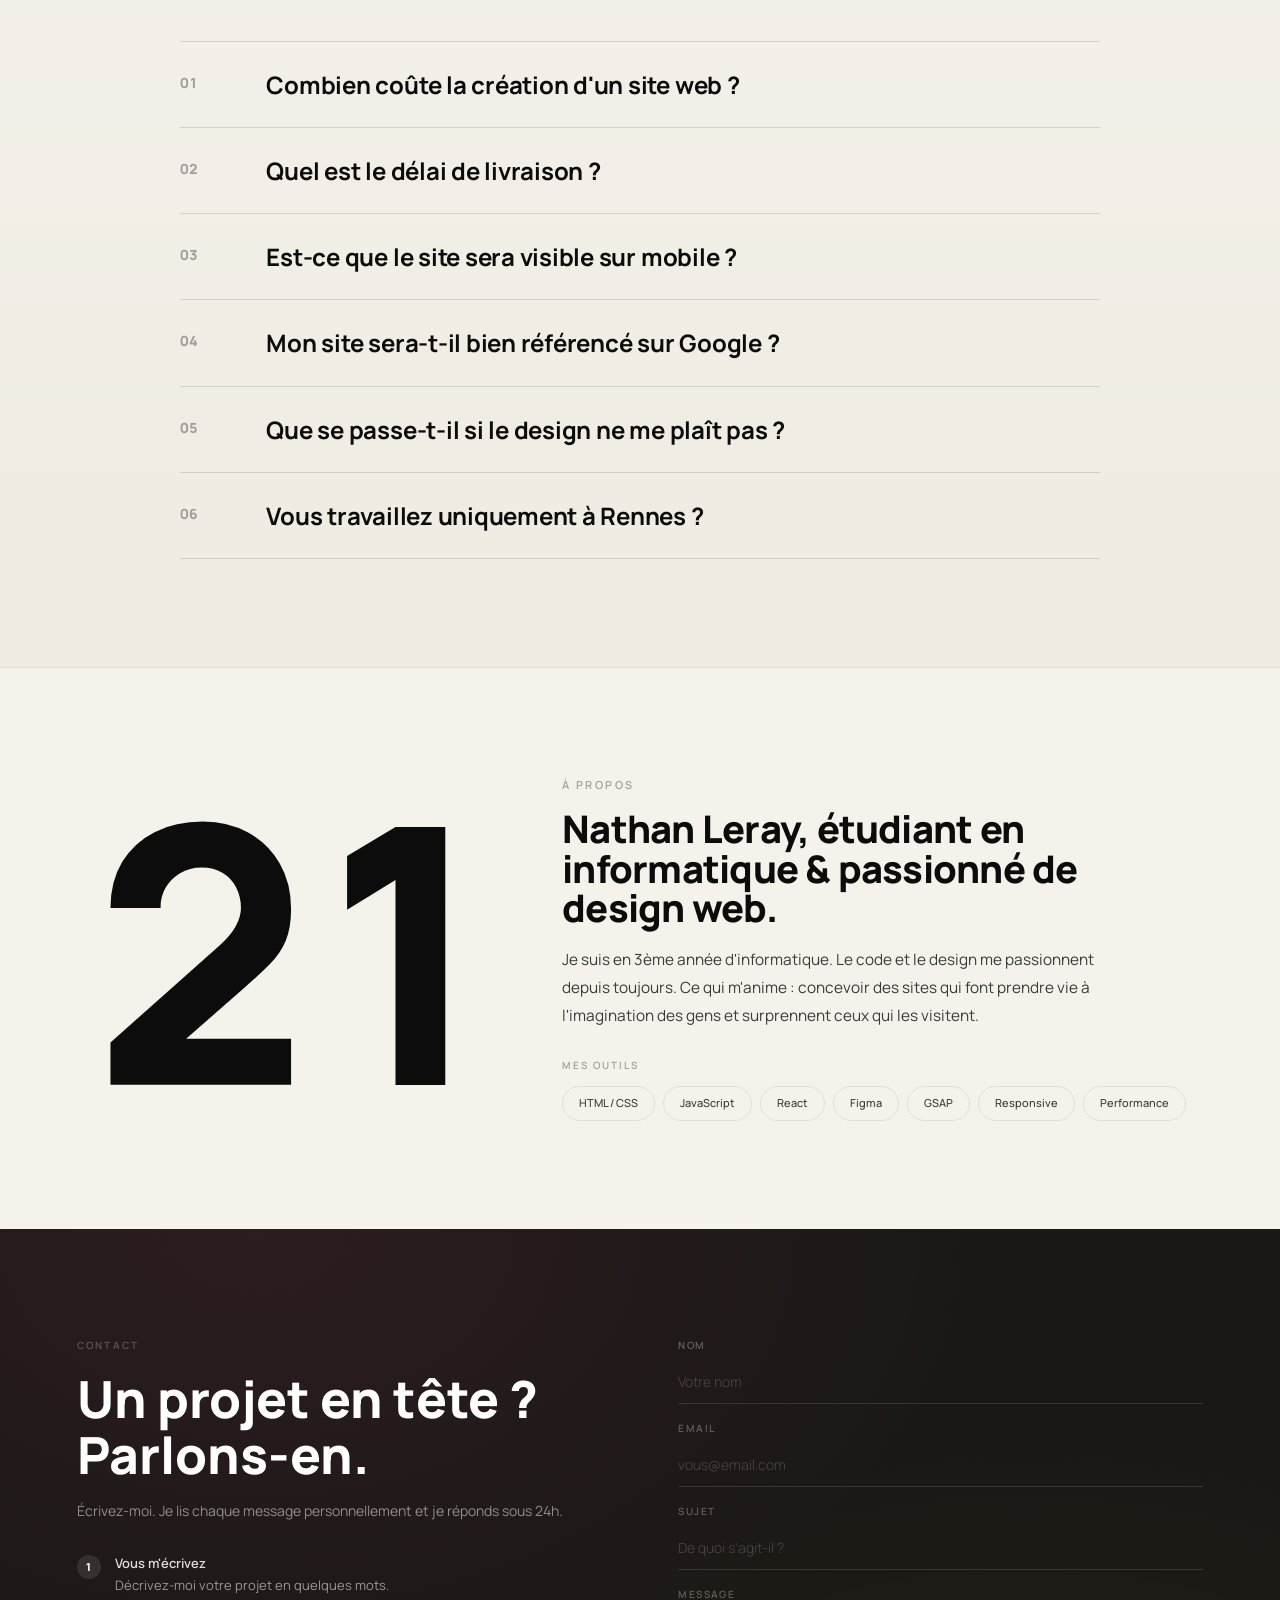
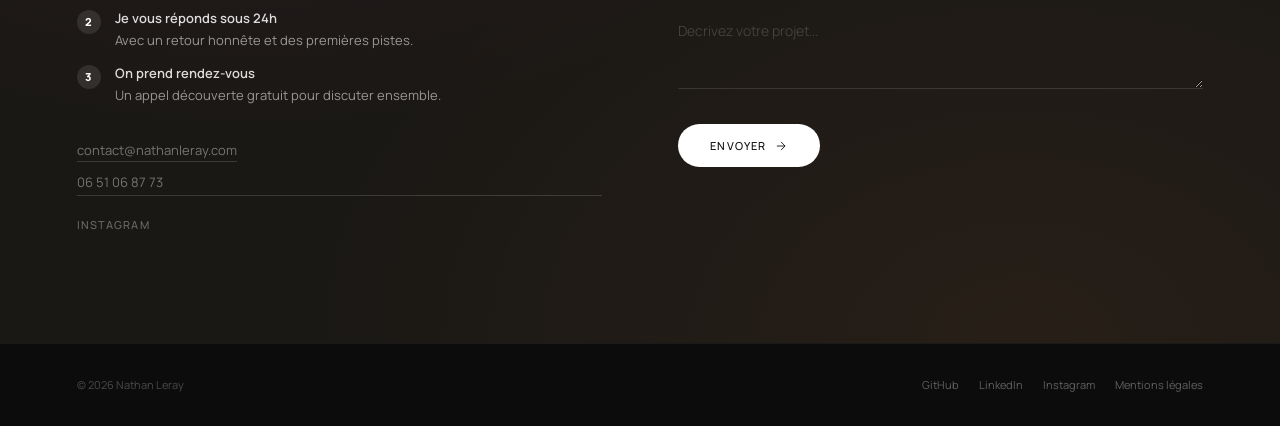
==== commit 6aad1936: "Hero ShaderGradient via iframe + boot loader + responsive polish - Add /shader.html: standalone Reac" ====
--- a/index.html
+++ b/index.html
@@ -23,6 +23,8 @@
 <link rel="icon" href="data:image/svg+xml,<svg xmlns='http://www.w3.org/2000/svg' viewBox='0 0 100 100'><text y='.88em' font-size='78' font-family='system-ui,sans-serif' font-weight='800' fill='%230C0C0C'>N</text></svg>">
 <link rel="preconnect" href="https://fonts.googleapis.com">
 <link rel="preconnect" href="https://fonts.gstatic.com" crossorigin>
+<link rel="preconnect" href="https://esm.sh" crossorigin>
+<link rel="dns-prefetch" href="https://esm.sh">
 <link href="https://fonts.googleapis.com/css2?family=Manrope:wght@300;400;500;600;700;800&display=swap" rel="stylesheet">
 <style>
 /* Removed .fonts-loading body opacity trap. Manrope already uses display=swap so the system fallback shows immediately. */
@@ -56,7 +58,25 @@
 .hero::after{content:'';position:absolute;inset:0;background:radial-gradient(ellipse at center,rgba(245,242,236,.55) 0%,transparent 55%);z-index:1;pointer-events:none}
 /* Animated gradient mesh — soft moving blobs */
 /* Liquid fluid background — independent blobs with SVG distortion */
-.hero-fluid{position:absolute;inset:-60%;width:220%;height:220%;filter:url(#liquid-filter) blur(28px);opacity:.92}
+.hero-fluid{position:absolute;inset:-60%;width:220%;height:220%;filter:url(#liquid-filter) blur(28px);opacity:.92;z-index:0}
+/* WebGL shader canvas — overlays the CSS fluid as a richer fallback-friendly effect */
+.hero-shader{position:absolute;inset:0;width:100%;height:100%;display:block;z-index:1;opacity:0;transition:opacity 1.2s ease;border:0;pointer-events:none}
+.hero-shader.ready{opacity:1}
+@media(max-width:900px){.hero-shader{display:none!important}}
+
+/* ═══ BOOT LOADER ═══ */
+.boot{position:fixed;inset:0;z-index:9999;background:#F5F2EC;display:flex;align-items:center;justify-content:center;transition:opacity .6s ease,visibility .6s ease}
+.boot.hide{opacity:0;visibility:hidden}
+.boot-mark{width:46px;height:46px;background:#0C0C0C;animation:bootMorph 1.6s cubic-bezier(.5,0,.5,1) infinite}
+@keyframes bootMorph{
+  0%{border-radius:6px;transform:rotate(0deg) scale(1)}
+  25%{border-radius:50%;transform:rotate(90deg) scale(.85)}
+  50%{border-radius:6px;transform:rotate(180deg) scale(1)}
+  75%{border-radius:50%;transform:rotate(270deg) scale(.85)}
+  100%{border-radius:6px;transform:rotate(360deg) scale(1)}
+}
+body.booting{overflow:hidden}
+@media(prefers-reduced-motion:reduce){.boot-mark{animation:none}}
 .hero-fluid-blob{position:absolute;border-radius:50%;width:110%;height:110%;will-change:transform}
 .hero-fluid-blob--p1{top:-30%;left:-35%;background:radial-gradient(circle,rgba(255,75,160,.95),transparent 60%);animation:drift1 12s cubic-bezier(.37,0,.63,1) infinite alternate}
 .hero-fluid-blob--o1{top:-30%;right:-35%;background:radial-gradient(circle,rgba(255,130,50,.95),transparent 60%);animation:drift2 15s cubic-bezier(.37,0,.63,1) infinite alternate}
@@ -152,46 +172,58 @@
 .testimonial-role{font-size:11px;color:var(--ghost)}
 
 /* ═══ DIFFERENTIATION ═══ */
-.diff{padding:clamp(60px,8vh,100px) var(--gutter);border-top:1px solid var(--border)}
-.diff-inner{max-width:1100px;margin:0 auto}
-.diff-header{text-align:center;margin-bottom:clamp(40px,5vh,56px)}
-.diff-title{font-family:var(--font-display);font-size:clamp(28px,3.5vw,44px);font-weight:800;line-height:1.15;margin-bottom:12px}
-.diff-grid{display:grid;grid-template-columns:repeat(3,1fr);gap:24px}
-@media(max-width:768px){.diff-grid{grid-template-columns:1fr;max-width:520px;margin:0 auto;gap:20px}}
-.diff-card{padding:32px 28px;background:var(--surface);border:1px solid var(--border);border-radius:14px;transition:transform .4s var(--ease),box-shadow .4s var(--ease)}
-.diff-card:hover{transform:translateY(-3px);box-shadow:0 8px 30px rgba(0,0,0,.06)}
-.diff-icon{width:42px;height:42px;border-radius:10px;background:var(--ink);display:flex;align-items:center;justify-content:center;margin-bottom:18px}
-.diff-icon svg{width:20px;height:20px;stroke:#fff;fill:none;stroke-width:1.8}
-.diff-name{font-family:var(--font-display);font-size:18px;font-weight:800;margin-bottom:8px;letter-spacing:-.01em}
-.diff-desc{font-size:14px;color:var(--muted);line-height:1.7}
+/* Editorial layout — large numbered statements, no cards */
+.diff{padding:clamp(80px,12vh,160px) var(--gutter);border-top:1px solid var(--border)}
+.diff-inner{max-width:920px;margin:0 auto}
+.diff-label{font-size:11px;font-weight:600;letter-spacing:.22em;text-transform:uppercase;color:var(--ghost);margin-bottom:48px;display:block}
+.diff-list{display:flex;flex-direction:column;gap:clamp(40px,6vh,72px)}
+.diff-row{display:grid;grid-template-columns:80px 1fr;gap:clamp(20px,4vw,56px);align-items:baseline}
+@media(max-width:640px){.diff-row{grid-template-columns:48px 1fr;gap:16px}}
+.diff-num{font-family:var(--font-display);font-weight:800;font-size:clamp(40px,5vw,64px);line-height:1;color:var(--ink);font-feature-settings:"tnum"}
+.diff-content{padding-top:clamp(8px,1vw,12px)}
+.diff-headline{font-family:var(--font-display);font-size:clamp(22px,2.6vw,34px);font-weight:800;line-height:1.15;letter-spacing:-.015em;margin-bottom:10px}
+.diff-body{font-size:clamp(14px,1.1vw,16px);color:var(--muted);line-height:1.75;max-width:580px}
 
 /* ═══ TARIFS LINK ═══ */
-.tarifs-link-wrap{padding:clamp(60px,8vh,100px) var(--gutter);text-align:center;border-top:1px solid var(--border)}
-.tarifs-link{display:inline-flex;flex-direction:column;align-items:center;gap:10px;text-decoration:none;color:var(--ink);transition:transform .4s var(--ease)}
-.tarifs-link:hover{transform:translateY(-2px)}
-.tarifs-link-label{font-family:var(--font-display);font-size:clamp(22px,3vw,32px);font-weight:700;letter-spacing:-.01em}
-.tarifs-link-cta{display:inline-flex;align-items:center;gap:8px;font-size:12px;font-weight:500;letter-spacing:.12em;text-transform:uppercase;color:var(--muted);padding-bottom:3px;border-bottom:1px solid var(--border);transition:color .3s,border-color .3s}
-.tarifs-link:hover .tarifs-link-cta{color:var(--ink);border-color:var(--ink)}
+.tarifs-link-wrap{padding:clamp(80px,12vh,160px) var(--gutter);border-top:1px solid var(--border);background:#EFEBE2}
+.tarifs-link{display:block;max-width:920px;margin:0 auto;text-decoration:none;color:var(--ink);position:relative;padding:clamp(40px,5vw,72px) 0;border-top:1px solid rgba(0,0,0,.12);border-bottom:1px solid rgba(0,0,0,.12)}
+.tarifs-link-label,.tarifs-link-headline,.tarifs-link-cta{will-change:transform;transition:transform .55s var(--ease)}
+.tarifs-link:hover .tarifs-link-label,.tarifs-link:hover .tarifs-link-headline,.tarifs-link:hover .tarifs-link-cta{transform:translateX(24px)}
+.tarifs-link-label{display:block;font-size:11px;font-weight:600;letter-spacing:.22em;text-transform:uppercase;color:var(--ghost);margin-bottom:14px}
+.tarifs-link-headline{display:block;font-family:var(--font-display);font-size:clamp(32px,5vw,68px);font-weight:800;letter-spacing:-.02em;line-height:1;margin-bottom:14px}
+.tarifs-link-cta{display:inline-flex;align-items:center;gap:8px;font-size:12px;font-weight:600;letter-spacing:.12em;text-transform:uppercase;color:var(--muted);transition:color .3s,transform .55s var(--ease)}
+.tarifs-link:hover .tarifs-link-cta{color:var(--ink)}
 .tarifs-link-cta svg{width:14px;height:14px;transition:transform .3s var(--ease)}
-.tarifs-link:hover .tarifs-link-cta svg{transform:translateX(3px)}
-
-/* ═══ FAQ ═══ */
-.faq{padding:clamp(80px,10vh,140px) var(--gutter);border-top:1px solid var(--border)}
-.faq-inner{max-width:720px;margin:0 auto}
-.faq-title{font-family:var(--font-display);font-size:clamp(28px,3.5vw,48px);font-weight:800;line-height:1.15;margin-bottom:32px;text-align:center}
-.faq-item{border-bottom:1px solid var(--border);padding:20px 0;cursor:pointer}
-.faq-q{font-size:15px;font-weight:600;display:flex;justify-content:space-between;align-items:center;gap:16px}
-.faq-q::after{content:'+';font-size:20px;font-weight:300;color:var(--ghost);transition:transform .3s var(--ease)}
-.faq-item.open .faq-q::after{transform:rotate(45deg)}
-.faq-a{font-size:14px;color:var(--muted);line-height:1.7;max-height:0;overflow:hidden;transition:max-height .5s var(--ease),padding .5s var(--ease);padding-top:0}
-.faq-item.open .faq-a{max-height:200px;padding-top:12px}
-
-/* ═══ ABOUT ═══ */
-.about{padding:clamp(80px,10vh,140px) var(--gutter);border-top:1px solid var(--border)}
-.about-inner{max-width:680px;margin:0 auto;text-align:center}
-.about-title{font-family:var(--font-display);font-size:clamp(28px,3.5vw,44px);font-weight:800;line-height:1.15;margin-bottom:16px}
-.about-bio{font-size:15px;color:var(--muted);line-height:1.8;margin-bottom:32px}
-.stack-tags{display:flex;flex-wrap:wrap;gap:8px;justify-content:center}
+.tarifs-link:hover .tarifs-link-cta svg{transform:translateX(6px)}
+.tarifs-link-arrow{position:absolute;right:0;top:50%;transform:translateY(-50%);font-family:var(--font-display);font-weight:800;font-size:clamp(80px,12vw,160px);line-height:1;color:var(--ink);opacity:.04;transition:opacity .4s var(--ease),transform .4s var(--ease);pointer-events:none}
+.tarifs-link:hover .tarifs-link-arrow{opacity:.08;transform:translateY(-50%) translateX(-12px)}
+
+/* ═══ FAQ — editorial layout ═══ */
+.faq{padding:clamp(80px,12vh,160px) var(--gutter);border-top:1px solid var(--border);background:linear-gradient(180deg,var(--bg) 0%,#EFEBE2 100%)}
+.faq-inner{max-width:920px;margin:0 auto}
+.faq-label{font-size:11px;font-weight:600;letter-spacing:.22em;text-transform:uppercase;color:var(--ghost);margin-bottom:16px;display:block}
+.faq-title{font-family:var(--font-display);font-size:clamp(32px,4vw,52px);font-weight:800;line-height:1.1;margin-bottom:clamp(48px,6vh,72px);letter-spacing:-.02em;max-width:680px}
+.faq-list{display:flex;flex-direction:column}
+.faq-item{border-top:1px solid rgba(0,0,0,.12);padding:clamp(24px,3vh,36px) 0;cursor:pointer;display:grid;grid-template-columns:48px 1fr;gap:clamp(16px,3vw,40px);align-items:start;transition:opacity .3s}
+.faq-item:last-child{border-bottom:1px solid rgba(0,0,0,.12)}
+.faq-item:hover{opacity:.7}
+.faq-num{font-family:var(--font-display);font-weight:800;font-size:14px;color:var(--ghost);line-height:1.4;font-feature-settings:"tnum";padding-top:4px}
+.faq-q{font-family:var(--font-display);font-size:clamp(18px,2vw,24px);font-weight:700;line-height:1.3;letter-spacing:-.01em;color:var(--ink)}
+.faq-a{grid-column:2;font-size:15px;color:var(--muted);line-height:1.75;max-height:0;overflow:hidden;transition:max-height .6s var(--ease),padding .5s var(--ease),margin .5s var(--ease);padding-top:0;margin-top:0;max-width:640px}
+.faq-item.open .faq-a{max-height:240px;padding-top:14px;margin-top:4px}
+
+/* ═══ ABOUT — '21' as graphic element ═══ */
+.about{padding:clamp(80px,12vh,160px) var(--gutter);border-top:1px solid var(--border);overflow:hidden}
+.about-inner{max-width:1100px;margin:0 auto;display:grid;grid-template-columns:auto 1fr;gap:clamp(24px,5vw,72px);align-items:center}
+@media(max-width:768px){.about-inner{grid-template-columns:1fr;gap:24px;text-align:left}}
+.about-graphic{font-family:var(--font-display);font-weight:800;font-size:clamp(180px,28vw,360px);line-height:.78;letter-spacing:-.05em;color:var(--ink);font-feature-settings:"tnum"}
+@media(max-width:768px){.about-graphic{font-size:clamp(140px,40vw,220px)}}
+.about-content{}
+.about-label{font-size:11px;font-weight:600;letter-spacing:.22em;text-transform:uppercase;color:var(--ghost);margin-bottom:14px;display:block}
+.about-name{font-family:var(--font-display);font-size:clamp(26px,3vw,38px);font-weight:800;line-height:1.05;letter-spacing:-.02em;margin-bottom:18px}
+.about-bio{font-size:clamp(15px,1.2vw,17px);color:var(--secondary);line-height:1.8;margin-bottom:28px;max-width:540px}
+.stack-label{font-size:10px;font-weight:600;letter-spacing:.2em;text-transform:uppercase;color:var(--ghost);margin-bottom:12px;display:block}
+.stack-tags{display:flex;flex-wrap:wrap;gap:8px}
 .stack-tag{font-size:11px;font-weight:500;color:var(--secondary);padding:7px 16px;border:1px solid var(--border);border-radius:99px;transition:border-color .3s,color .3s}
 .stack-tag:hover{border-color:var(--ink);color:var(--ink)}
 
@@ -223,7 +255,14 @@
 .offres-link:hover{color:var(--ink)}
 
 /* ═══ CONTACT ═══ */
-.contact{padding:clamp(80px,10vh,140px) var(--gutter);background:var(--ink);color:#fff}
+.contact{padding:clamp(80px,12vh,160px) var(--gutter);background:#1A1815;color:#fff;position:relative}
+.contact::before{content:'';position:absolute;inset:0;background:radial-gradient(ellipse at 20% 0%,rgba(255,80,165,.08),transparent 50%),radial-gradient(ellipse at 80% 100%,rgba(255,140,60,.06),transparent 50%);pointer-events:none}
+.contact-inner{position:relative}
+.contact-personal{font-size:13px;color:rgba(255,255,255,.55);margin-top:24px;line-height:1.7;max-width:380px;font-style:italic;border-left:2px solid rgba(255,255,255,.15);padding-left:14px}
+.contact-timeline{display:flex;flex-direction:column;gap:14px;margin:32px 0;max-width:380px}
+.contact-step{display:flex;gap:14px;align-items:flex-start;font-size:13px;color:rgba(255,255,255,.55);line-height:1.5}
+.contact-step-num{font-family:var(--font-display);font-weight:800;font-size:11px;color:#fff;background:rgba(255,255,255,.1);width:24px;height:24px;border-radius:50%;display:flex;align-items:center;justify-content:center;flex-shrink:0;margin-top:1px}
+.contact-step strong{color:rgba(255,255,255,.85);font-weight:600;display:block;margin-bottom:2px}
 .contact-inner{max-width:var(--max-w);margin:0 auto;display:grid;grid-template-columns:1fr 1fr;gap:clamp(40px,6vw,100px);align-items:start}
 @media(max-width:768px){.contact-inner{grid-template-columns:1fr;gap:40px}}
 .contact-left{}
@@ -320,7 +359,8 @@
 <script type="application/ld+json">[{"@context":"https://schema.org","@type":"ProfessionalService","name":"Nathan Leray — Création de sites web","url":"https://nathanleray.com","telephone":"+33651068773","email":"contact@nathanleray.com","address":{"@type":"PostalAddress","streetAddress":"9 Place du Maréchal Juin","addressLocality":"Rennes","postalCode":"35000","addressCountry":"FR"},"geo":{"@type":"GeoCoordinates","latitude":48.1090,"longitude":-1.6800},"areaServed":[{"@type":"City","name":"Rennes"},{"@type":"AdministrativeArea","name":"Bretagne"},{"@type":"Country","name":"France"}],"priceRange":"699€ - 1490€+","description":"Création de sites web sur mesure à Rennes. Sites vitrines, boutiques en ligne et projets complexes. Design soigné, responsive, livré clé en main.","founder":{"@type":"Person","name":"Nathan Leray","jobTitle":"Designer & Développeur Web"},"sameAs":["https://instagram.com/nathanleray"],"hasOfferCatalog":{"@type":"OfferCatalog","name":"Offres création web","itemListElement":[{"@type":"Offer","name":"Site Vitrine","price":"699","priceCurrency":"EUR","description":"Jusqu'à 5 pages, design personnalisé, responsive, référencé sur Google. Livré en 14 jours."},{"@type":"Offer","name":"Site Sur Mesure","price":"1490","priceCurrency":"EUR","description":"Site complet avec vente en ligne, prise de rendez-vous, référencement avancé. Livré en 3-4 semaines."},{"@type":"Offer","name":"Projet Complexe","description":"Application web, marketplace, espace membre. Développement sur mesure, devis personnalisé."}]}},{"@context":"https://schema.org","@type":"WebSite","name":"Nathan Leray","url":"https://nathanleray.com"}]</script>
 <script type="application/ld+json">{"@context":"https://schema.org","@type":"FAQPage","mainEntity":[{"@type":"Question","name":"Combien coûte la création d'un site web ?","acceptedAnswer":{"@type":"Answer","text":"Un site vitrine démarre à 699€, un site avec des fonctionnalités avancées à partir de 1 490€. Un devis précis est établi gratuitement après un échange."}},{"@type":"Question","name":"Quel est le délai de livraison ?","acceptedAnswer":{"@type":"Answer","text":"Un site vitrine est livré en 14 jours. Un site sur mesure plus complexe prend généralement 3 à 4 semaines."}},{"@type":"Question","name":"Est-ce que le site sera visible sur mobile ?","acceptedAnswer":{"@type":"Answer","text":"Oui, tous les sites sont 100% responsives et s'adaptent à tous les écrans."}},{"@type":"Question","name":"Est-ce que mon site sera bien référencé sur Google ?","acceptedAnswer":{"@type":"Answer","text":"Oui, chaque site inclut un référencement technique de base. Pour les offres avancées, un travail SEO plus poussé est inclus."}},{"@type":"Question","name":"Que se passe-t-il si le design ne me plaît pas ?","acceptedAnswer":{"@type":"Answer","text":"Je reprends le design gratuitement jusqu'à votre satisfaction."}},{"@type":"Question","name":"Vous travaillez uniquement à Rennes ?","acceptedAnswer":{"@type":"Answer","text":"Je suis basé à Rennes mais je travaille avec des clients dans toute la France."}}]}</script>
 </head>
-<body>
+<body class="booting">
+<div class="boot" id="boot" aria-hidden="true"><div class="boot-mark"></div></div>
 
 <!-- NAV -->
 <nav class="side-nav">
@@ -346,6 +386,7 @@
     <div class="hero-fluid-blob hero-fluid-blob--p2"></div>
     <div class="hero-fluid-blob hero-fluid-blob--o2"></div>
   </div>
+  <iframe class="hero-shader" id="heroShader" aria-hidden="true" tabindex="-1" loading="eager" title="" data-src="/shader.html"></iframe>
   <div class="hero-content">
     <p class="hero-tag">Design &amp; D&eacute;veloppement Web</p>
     <h1 class="hero-title">Nathan Leray</h1>
@@ -371,7 +412,7 @@
       </a>
       <div class="project-text-col">
         <div class="project-number">01</div>
-        <span class="project-demo">Projet de demonstration</span>
+        <span class="project-demo">Projet de d&eacute;monstration</span>
         <h3 class="project-name">S&egrave;ve Restaurant</h3>
         <p class="project-desc">Site vitrine gastronomique &mdash; design immersif, ambiance sombre et dor&eacute;e.</p>
         <div class="project-tags"><span class="project-tag">HTML/CSS</span><span class="project-tag">JavaScript</span><span class="project-tag">Design</span></div>
@@ -387,7 +428,7 @@
       </a>
       <div class="project-text-col">
         <div class="project-number">02</div>
-        <span class="project-demo">Projet de demonstration</span>
+        <span class="project-demo">Projet de d&eacute;monstration</span>
         <h3 class="project-name">Aube Fleurie</h3>
         <p class="project-desc">Studio floral &eacute;v&eacute;nementiel &mdash; esth&eacute;tique organique, vert sauge et vieux rose.</p>
         <div class="project-tags"><span class="project-tag">HTML/CSS</span><span class="project-tag">JavaScript</span><span class="project-tag">Design</span></div>
@@ -403,7 +444,7 @@
       </a>
       <div class="project-text-col">
         <div class="project-number">03</div>
-        <span class="project-demo">Projet de demonstration</span>
+        <span class="project-demo">Projet de d&eacute;monstration</span>
         <h3 class="project-name">Studio Orme</h3>
         <p class="project-desc">Studio d'architecture d'int&eacute;rieur &mdash; design &eacute;pur&eacute;, typographie &eacute;ditoriale.</p>
         <div class="project-tags"><span class="project-tag">HTML/CSS</span><span class="project-tag">Design</span><span class="project-tag">Multi-pages</span></div>
@@ -419,25 +460,28 @@
 <!-- DIFFERENTIATION -->
 <section class="diff">
   <div class="diff-inner">
-    <div class="diff-header reveal">
-      <p class="section-label">Pourquoi me choisir</p>
-      <h2 class="diff-title">Ce qui me diff&eacute;rencie</h2>
-    </div>
-    <div class="diff-grid">
-      <div class="diff-card reveal">
-        <div class="diff-icon"><svg viewBox="0 0 24 24" stroke-linecap="round" stroke-linejoin="round"><path d="M21 15a2 2 0 01-2 2H7l-4 4V5a2 2 0 012-2h14a2 2 0 012 2z"/></svg></div>
-        <div class="diff-name">Vous parlez directement avec moi</div>
-        <div class="diff-desc">Pas de commercial, pas d'interm&eacute;diaire. Vous &eacute;changez avec la personne qui con&ccedil;oit et code votre site, du premier message &agrave; la livraison.</div>
-      </div>
-      <div class="diff-card reveal">
-        <div class="diff-icon"><svg viewBox="0 0 24 24" stroke-linecap="round" stroke-linejoin="round"><polyline points="16 18 22 12 16 6"/><polyline points="8 6 2 12 8 18"/></svg></div>
-        <div class="diff-name">Code 100% sur mesure</div>
-        <div class="diff-desc">Pas de WordPress, pas de template, pas de Wix. Chaque ligne de code est &eacute;crite pour votre projet, pour un site unique, rapide et maintenable.</div>
-      </div>
-      <div class="diff-card reveal">
-        <div class="diff-icon"><svg viewBox="0 0 24 24" stroke-linecap="round" stroke-linejoin="round"><path d="M12 22s8-4 8-10V5l-8-3-8 3v7c0 6 8 10 8 10z"/></svg></div>
-        <div class="diff-name">Vous &ecirc;tes propri&eacute;taire</div>
-        <div class="diff-desc">Une fois livr&eacute;, le code et le site vous appartiennent. Pas d'abonnement cach&eacute;, pas de d&eacute;pendance, pas de mauvaise surprise.</div>
+    <span class="diff-label reveal">Pourquoi travailler avec moi</span>
+    <div class="diff-list">
+      <div class="diff-row reveal">
+        <div class="diff-num">01</div>
+        <div class="diff-content">
+          <h2 class="diff-headline">Vous parlez directement &agrave; la personne qui code votre site.</h2>
+          <p class="diff-body">Pas de commercial, pas de chef de projet, pas d'interm&eacute;diaire. Vos retours arrivent directement &agrave; moi. Vos questions trouvent une r&eacute;ponse pr&eacute;cise. Aucune information ne se perd dans la cha&icirc;ne.</p>
+        </div>
+      </div>
+      <div class="diff-row reveal">
+        <div class="diff-num">02</div>
+        <div class="diff-content">
+          <h2 class="diff-headline">Chaque ligne de code est &eacute;crite pour votre projet.</h2>
+          <p class="diff-body">Pas de WordPress, pas de Wix, pas de th&egrave;me bricol&eacute;. Votre site est cod&eacute; sur mesure, ce qui le rend unique, rapide, et maintenable pendant des ann&eacute;es sans d&eacute;pendre d'une plateforme.</p>
+        </div>
+      </div>
+      <div class="diff-row reveal">
+        <div class="diff-num">03</div>
+        <div class="diff-content">
+          <h2 class="diff-headline">Une fois livr&eacute;, votre site vous appartient.</h2>
+          <p class="diff-body">Le code source est &agrave; vous. Aucun abonnement cach&eacute;, aucune d&eacute;pendance &agrave; un service tiers, aucune mauvaise surprise dans six mois. Vous &ecirc;tes libre.</p>
+        </div>
       </div>
     </div>
   </div>
@@ -446,7 +490,9 @@
 <!-- TARIFS LINK -->
 <div class="tarifs-link-wrap">
   <a href="/offres/" class="tarifs-link reveal">
-    <span class="tarifs-link-label">Vous avez un projet en t&ecirc;te ?</span>
+    <span class="tarifs-link-arrow">&rarr;</span>
+    <span class="tarifs-link-label">Tarifs &amp; collaboration</span>
+    <span class="tarifs-link-headline">Travaillons ensemble.</span>
     <span class="tarifs-link-cta">D&eacute;couvrir mes tarifs <svg viewBox="0 0 24 24" fill="none" stroke="currentColor" stroke-width="1.5"><path d="M5 12h14M12 5l7 7-7 7"/></svg></span>
   </a>
 </div>
@@ -454,31 +500,73 @@
 <!-- FAQ -->
 <section class="faq" id="faq">
   <div class="faq-inner">
-    <p class="section-label reveal">Questions fr&eacute;quentes</p>
-    <h2 class="faq-title reveal">Tout savoir sur la cr&eacute;ation de votre site</h2>
-    <div class="faq-item reveal"><div class="faq-q">Combien co&ucirc;te la cr&eacute;ation d'un site web ?</div><div class="faq-a">Un site vitrine d&eacute;marre &agrave; 699&euro;, un site avec des fonctionnalit&eacute;s avanc&eacute;es (vente en ligne, r&eacute;servation) &agrave; partir de 1&nbsp;490&euro;. Un devis pr&eacute;cis est &eacute;tabli gratuitement apr&egrave;s un &eacute;change.</div></div>
-    <div class="faq-item reveal"><div class="faq-q">Quel est le d&eacute;lai de livraison ?</div><div class="faq-a">Un site vitrine est livr&eacute; en 14 jours. Un site sur mesure plus complexe prend g&eacute;n&eacute;ralement 3 &agrave; 4 semaines. Le d&eacute;lai exact est d&eacute;fini ensemble avant le d&eacute;but du projet.</div></div>
-    <div class="faq-item reveal"><div class="faq-q">Est-ce que le site sera visible sur mobile ?</div><div class="faq-a">Oui, tous les sites sont 100% responsives. Ils s'adaptent parfaitement &agrave; tous les &eacute;crans : t&eacute;l&eacute;phone, tablette et ordinateur.</div></div>
-    <div class="faq-item reveal"><div class="faq-q">Est-ce que mon site sera bien r&eacute;f&eacute;renc&eacute; sur Google ?</div><div class="faq-a">Oui, chaque site inclut un r&eacute;f&eacute;rencement technique de base (balises, performance, structure). Pour les offres avanc&eacute;es, un travail SEO plus pouss&eacute; est inclus avec ciblage de mots-cl&eacute;s.</div></div>
-    <div class="faq-item reveal"><div class="faq-q">Que se passe-t-il si le design ne me pla&icirc;t pas ?</div><div class="faq-a">Je travaille en &eacute;troite collaboration avec vous tout au long du projet. Si le design ne correspond pas &agrave; vos attentes, je le reprends gratuitement jusqu'&agrave; votre satisfaction.</div></div>
-    <div class="faq-item reveal"><div class="faq-q">Vous travaillez uniquement &agrave; Rennes ?</div><div class="faq-a">Je suis bas&eacute; &agrave; Rennes mais je travaille avec des clients dans toute la France. Tout se fait en visio et par &eacute;change num&eacute;rique.</div></div>
+    <span class="faq-label reveal">Questions fr&eacute;quentes</span>
+    <h2 class="faq-title reveal">Les questions qu'on me pose le plus souvent.</h2>
+    <div class="faq-list">
+      <div class="faq-item reveal">
+        <div class="faq-num">01</div>
+        <div>
+          <div class="faq-q">Combien co&ucirc;te la cr&eacute;ation d'un site web&nbsp;?</div>
+          <div class="faq-a">Un site vitrine d&eacute;marre &agrave; 699&euro;, un site avec des fonctionnalit&eacute;s avanc&eacute;es (vente en ligne, r&eacute;servation) &agrave; partir de 1&nbsp;490&euro;. Un devis pr&eacute;cis est &eacute;tabli gratuitement apr&egrave;s un &eacute;change.</div>
+        </div>
+      </div>
+      <div class="faq-item reveal">
+        <div class="faq-num">02</div>
+        <div>
+          <div class="faq-q">Quel est le d&eacute;lai de livraison&nbsp;?</div>
+          <div class="faq-a">Un site vitrine est livr&eacute; en 14 jours. Un site sur mesure plus complexe prend g&eacute;n&eacute;ralement 3 &agrave; 4 semaines. Le d&eacute;lai exact est d&eacute;fini ensemble avant le d&eacute;but du projet.</div>
+        </div>
+      </div>
+      <div class="faq-item reveal">
+        <div class="faq-num">03</div>
+        <div>
+          <div class="faq-q">Est-ce que le site sera visible sur mobile&nbsp;?</div>
+          <div class="faq-a">Oui, tous les sites sont 100% responsives. Ils s'adaptent parfaitement &agrave; tous les &eacute;crans&nbsp;: t&eacute;l&eacute;phone, tablette et ordinateur.</div>
+        </div>
+      </div>
+      <div class="faq-item reveal">
+        <div class="faq-num">04</div>
+        <div>
+          <div class="faq-q">Mon site sera-t-il bien r&eacute;f&eacute;renc&eacute; sur Google&nbsp;?</div>
+          <div class="faq-a">Oui, chaque site inclut un r&eacute;f&eacute;rencement technique de base (balises, performance, structure). Pour les offres avanc&eacute;es, un travail SEO plus pouss&eacute; est inclus avec ciblage de mots-cl&eacute;s.</div>
+        </div>
+      </div>
+      <div class="faq-item reveal">
+        <div class="faq-num">05</div>
+        <div>
+          <div class="faq-q">Que se passe-t-il si le design ne me pla&icirc;t pas&nbsp;?</div>
+          <div class="faq-a">Je travaille en &eacute;troite collaboration avec vous tout au long du projet. Si le design ne correspond pas &agrave; vos attentes, je le reprends gratuitement jusqu'&agrave; votre satisfaction.</div>
+        </div>
+      </div>
+      <div class="faq-item reveal">
+        <div class="faq-num">06</div>
+        <div>
+          <div class="faq-q">Vous travaillez uniquement &agrave; Rennes&nbsp;?</div>
+          <div class="faq-a">Je suis bas&eacute; &agrave; Rennes mais je travaille avec des clients dans toute la France. Tout se fait en visio et par &eacute;change num&eacute;rique.</div>
+        </div>
+      </div>
+    </div>
   </div>
 </section>
 
 <!-- ABOUT -->
 <section class="about" id="apropos">
   <div class="about-inner">
-    <p class="section-label reveal">&Agrave; propos</p>
-    <h2 class="about-title reveal">Nathan Leray, 21 ans</h2>
-    <p class="about-bio reveal">Je suis &eacute;tudiant en 3&egrave;me ann&eacute;e d'informatique, passionn&eacute; par le design et le d&eacute;veloppement web depuis toujours. J'adore concevoir des sites qui font prendre vie &agrave; l'imagination des personnes et qui surprennent ceux qui les visitent.</p>
-    <div class="stack-tags reveal">
-      <span class="stack-tag">HTML / CSS</span>
-      <span class="stack-tag">JavaScript</span>
-      <span class="stack-tag">React</span>
-      <span class="stack-tag">Figma</span>
-      <span class="stack-tag">GSAP</span>
-      <span class="stack-tag">Responsive</span>
-      <span class="stack-tag">Performance</span>
+    <div class="about-graphic reveal">21</div>
+    <div class="about-content">
+      <span class="about-label reveal">&Agrave; propos</span>
+      <h2 class="about-name reveal">Nathan Leray, &eacute;tudiant en informatique &amp; passionn&eacute; de design web.</h2>
+      <p class="about-bio reveal">Je suis en 3&egrave;me ann&eacute;e d'informatique. Le code et le design me passionnent depuis toujours. Ce qui m'anime&nbsp;: concevoir des sites qui font prendre vie &agrave; l'imagination des gens et surprennent ceux qui les visitent.</p>
+      <span class="stack-label reveal">Mes outils</span>
+      <div class="stack-tags reveal">
+        <span class="stack-tag">HTML / CSS</span>
+        <span class="stack-tag">JavaScript</span>
+        <span class="stack-tag">React</span>
+        <span class="stack-tag">Figma</span>
+        <span class="stack-tag">GSAP</span>
+        <span class="stack-tag">Responsive</span>
+        <span class="stack-tag">Performance</span>
+      </div>
     </div>
   </div>
 </section>
@@ -488,13 +576,16 @@
   <div class="contact-inner">
     <div class="contact-left">
       <p class="section-label reveal" style="color:rgba(255,255,255,.25)">Contact</p>
-      <h2 class="contact-title reveal">Un projet en t&ecirc;te ? Parlons-en</h2>
-      <p class="contact-sub reveal">Une id&eacute;e, un besoin, une question ? &Eacute;crivez-moi. Je r&eacute;ponds sous 24h.</p>
+      <h2 class="contact-title reveal">Un projet en t&ecirc;te&nbsp;? Parlons-en.</h2>
+      <p class="contact-sub reveal">&Eacute;crivez-moi. Je lis chaque message personnellement et je r&eacute;ponds sous 24h.</p>
+      <div class="contact-timeline reveal">
+        <div class="contact-step"><span class="contact-step-num">1</span><span><strong>Vous m'&eacute;crivez</strong>D&eacute;crivez-moi votre projet en quelques mots.</span></div>
+        <div class="contact-step"><span class="contact-step-num">2</span><span><strong>Je vous r&eacute;ponds sous 24h</strong>Avec un retour honn&ecirc;te et des premi&egrave;res pistes.</span></div>
+        <div class="contact-step"><span class="contact-step-num">3</span><span><strong>On prend rendez-vous</strong>Un appel d&eacute;couverte gratuit pour discuter ensemble.</span></div>
+      </div>
       <a href="mailto:contact@nathanleray.com" class="contact-email reveal">contact@nathanleray.com</a>
       <a href="tel:+33651068773" class="contact-email reveal" style="display:block;margin-top:8px">06 51 06 87 73</a>
       <div class="contact-socials reveal">
-        <a href="https://github.com/nathanleray" target="_blank" rel="noopener noreferrer">GitHub</a>
-        <a href="https://linkedin.com/in/nathanleray" target="_blank" rel="noopener noreferrer">LinkedIn</a>
         <a href="https://instagram.com/nathanleray" target="_blank" rel="noopener noreferrer">Instagram</a>
       </div>
     </div>
@@ -581,7 +672,7 @@
   const tags = p.tags.map(t => `<span class="modal-tag">${t}</span>`).join('');
   modalBody.innerHTML = `
     <h2 class="modal-title">${p.name}</h2>
-    ${p.demo ? '<span class="modal-demo">Projet de demonstration</span>' : ''}
+    ${p.demo ? '<span class="modal-demo">Projet de d&eacute;monstration</span>' : ''}
     <div class="modal-meta">
       <div><div class="modal-meta-label">Role</div><div class="modal-meta-value">${c.role}</div></div>
       <div><div class="modal-meta-label">Annee</div><div class="modal-meta-value">${c.year}</div></div>
@@ -720,5 +811,30 @@
   updateNavStyle();
 }
 </script>
+<script>
+(()=>{
+  const iframe=document.getElementById("heroShader");
+  const boot=document.getElementById("boot");
+  const hero=iframe&&iframe.parentElement;
+  let loaded=false,domReady=false;
+  function hideBoot(){if(loaded&&domReady){document.body.classList.remove("booting");boot.classList.add("hide");iframe.classList.add("ready")}}
+  // Lazy attach iframe src after DOM ready to avoid blocking critical render
+  const isMobile=window.matchMedia('(max-width:900px)').matches;
+  function attach(){if(!iframe)return;if(isMobile){loaded=true;return}if(!iframe.src){iframe.src=iframe.dataset.src}}
+  if(iframe){
+    iframe.addEventListener("load",()=>{loaded=true;hideBoot()});
+    // Failsafe: hide loader after 6s no matter what
+    setTimeout(()=>{loaded=true;domReady=true;hideBoot()},6000);
+  } else {loaded=true}
+  if(document.readyState==="complete"||document.readyState==="interactive"){domReady=true;attach();hideBoot()}
+  else{document.addEventListener("DOMContentLoaded",()=>{domReady=true;attach();hideBoot()})}
+  // Pause CSS-only when hero out of viewport (no src swap = no reinit flash)
+  if(iframe&&"IntersectionObserver" in window){
+    new IntersectionObserver(es=>{
+      iframe.style.contentVisibility=es[0].isIntersecting?'visible':'hidden';
+    },{threshold:0,rootMargin:"200px"}).observe(hero);
+  }
+})();
+</script>
 </body>
 </html>
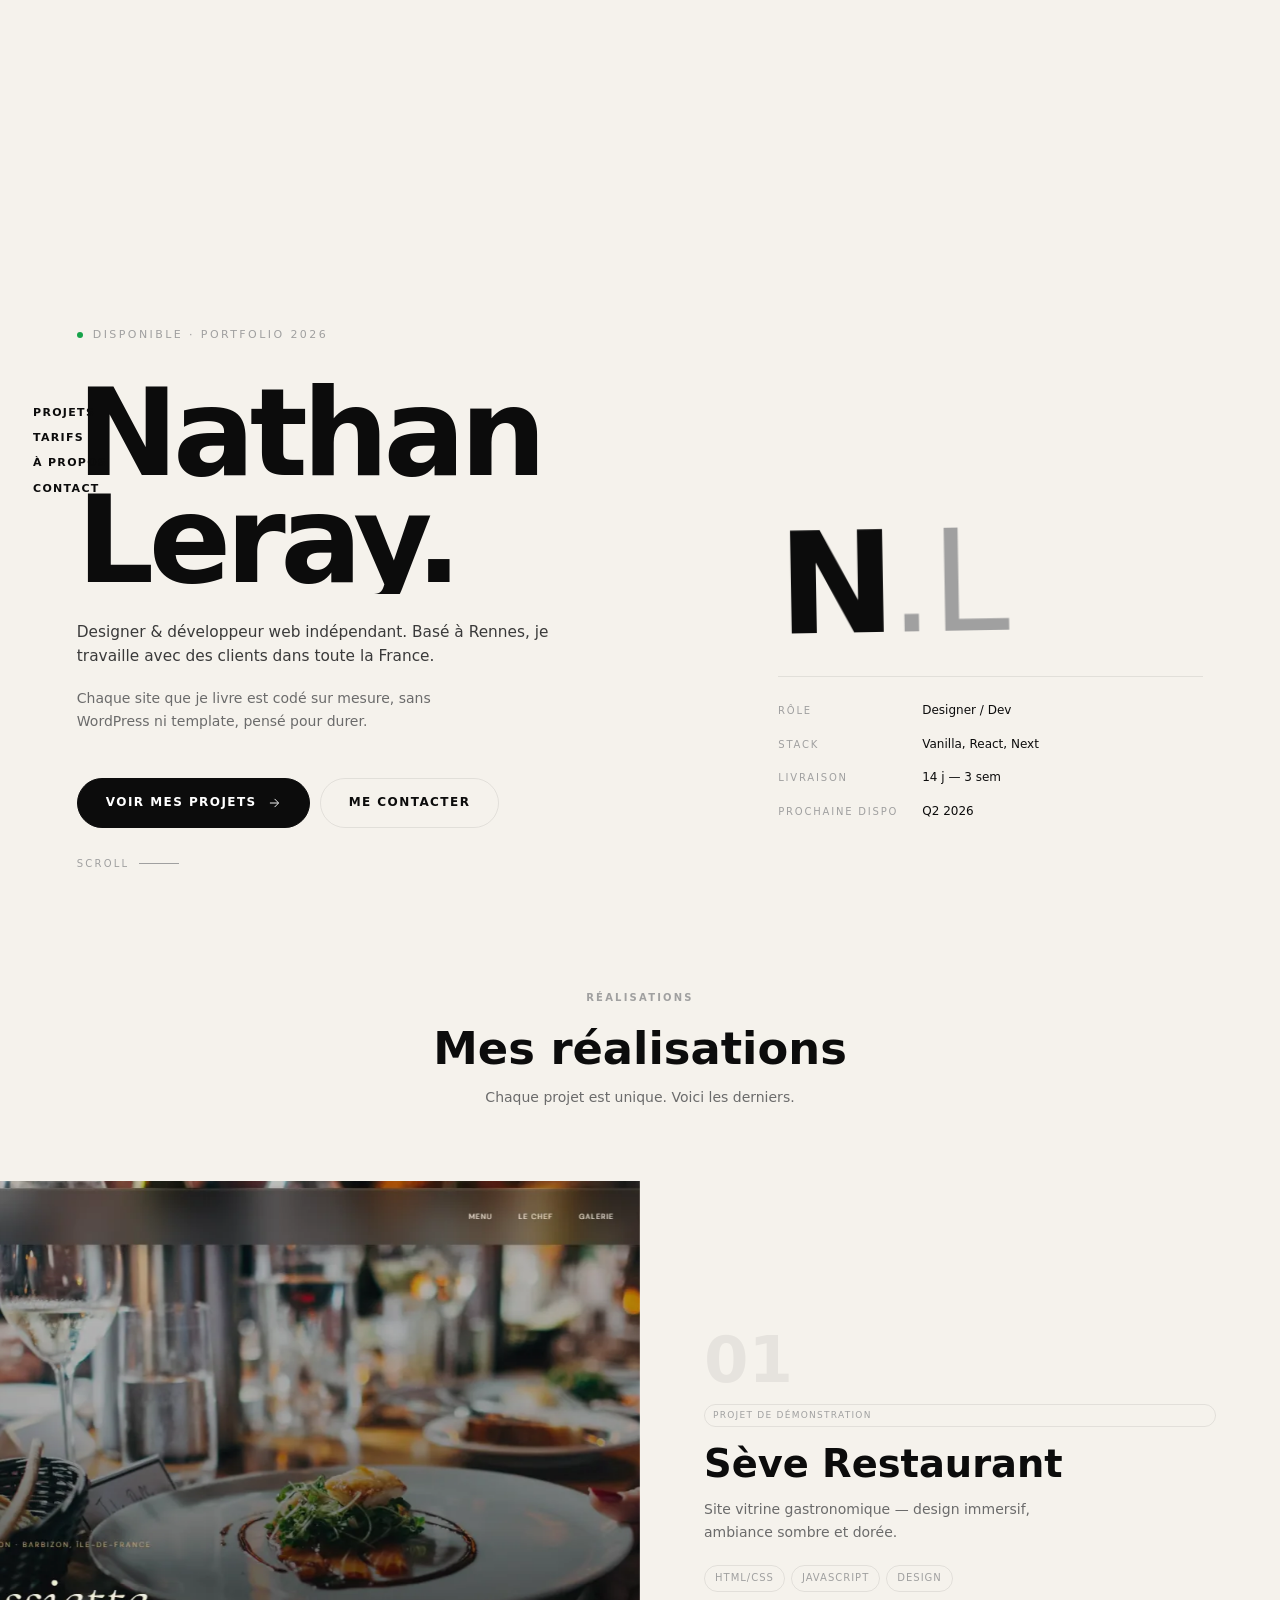
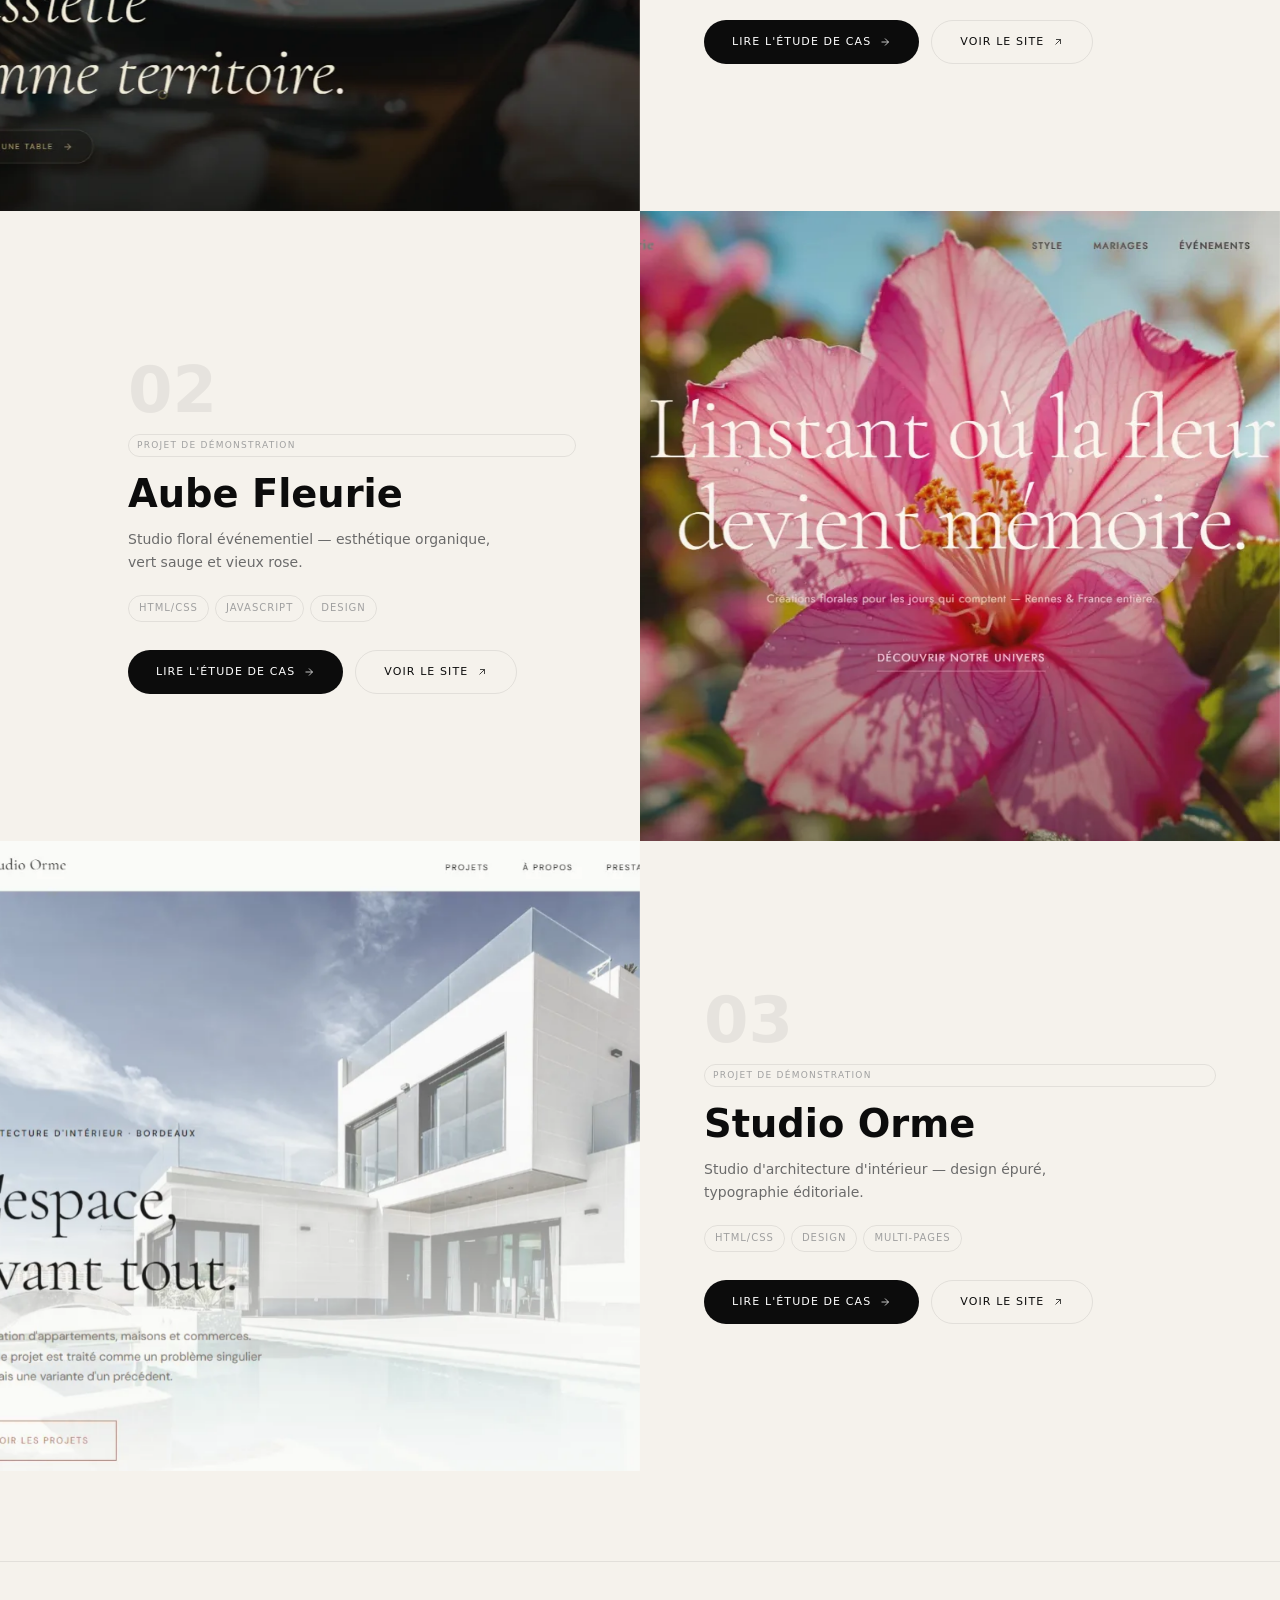
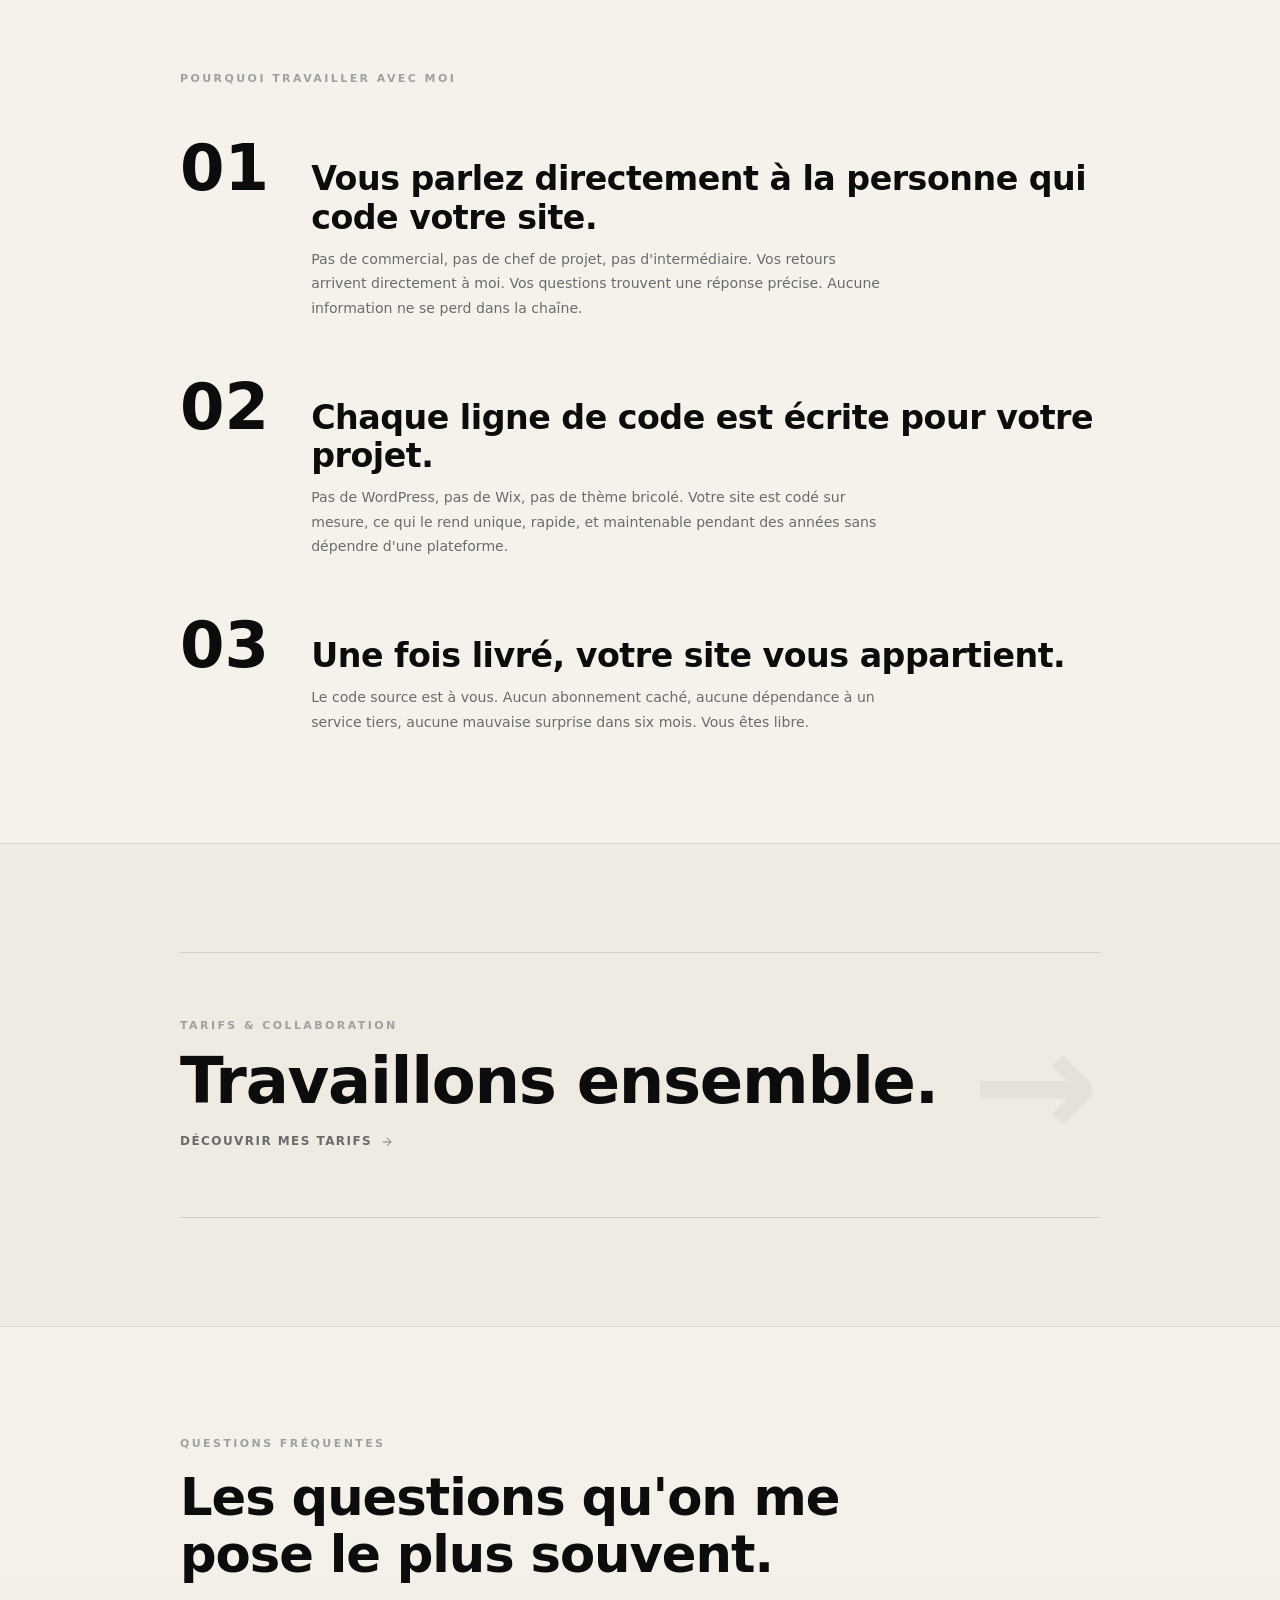
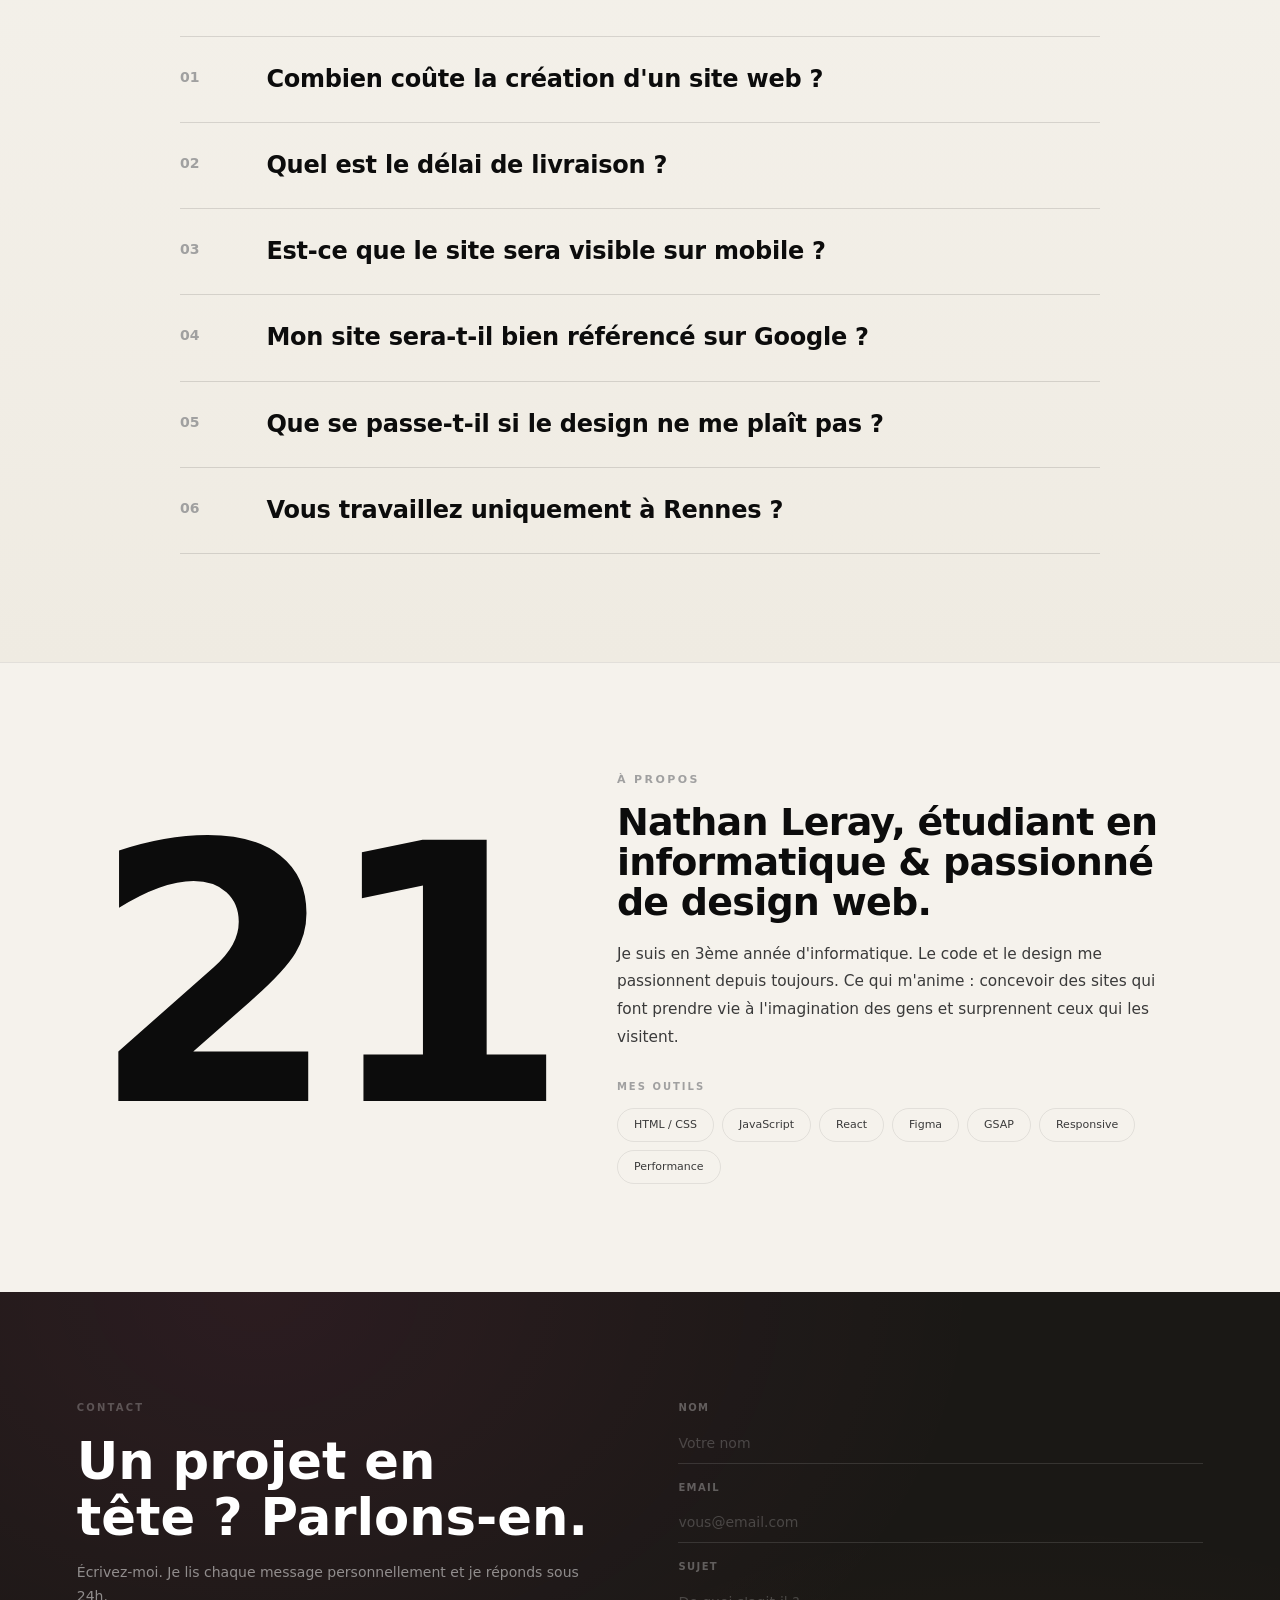
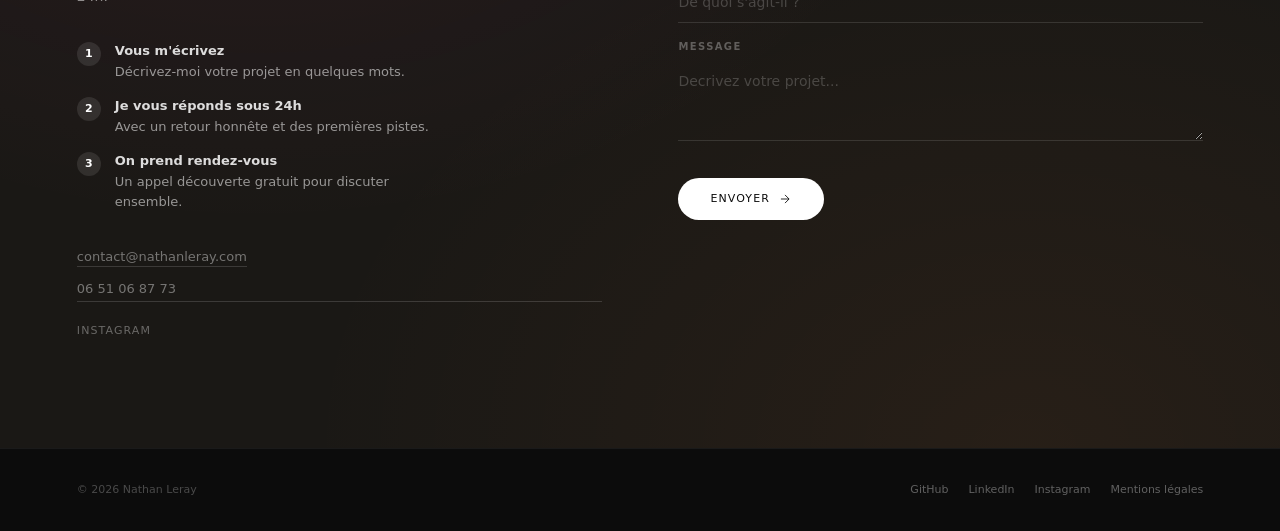
==== commit ff3796c9: "Hero redesign: editorial asymmetric, Satoshi, parallax tilt 3D - Switch Manrope to Satoshi (Fontshar" ====
--- a/index.html
+++ b/index.html
@@ -23,24 +23,25 @@
 <link rel="icon" href="data:image/svg+xml,<svg xmlns='http://www.w3.org/2000/svg' viewBox='0 0 100 100'><text y='.88em' font-size='78' font-family='system-ui,sans-serif' font-weight='800' fill='%230C0C0C'>N</text></svg>">
 <link rel="preconnect" href="https://fonts.googleapis.com">
 <link rel="preconnect" href="https://fonts.gstatic.com" crossorigin>
-<link rel="preconnect" href="https://esm.sh" crossorigin>
-<link rel="dns-prefetch" href="https://esm.sh">
-<link href="https://fonts.googleapis.com/css2?family=Manrope:wght@300;400;500;600;700;800&display=swap" rel="stylesheet">
+<link rel="preconnect" href="https://api.fontshare.com" crossorigin>
+<link rel="preconnect" href="https://cdn.fontshare.com" crossorigin>
+<link rel="preload" href="https://api.fontshare.com/v2/css?f[]=satoshi@400,500,700,900&display=swap" as="style">
+<link href="https://api.fontshare.com/v2/css?f[]=satoshi@400,500,700,900&display=swap" rel="stylesheet">
 <style>
 /* Removed .fonts-loading body opacity trap. Manrope already uses display=swap so the system fallback shows immediately. */
 
 :root{
   --bg:#F5F2EC;--surface:#FFFFFF;--ink:#0C0C0C;--secondary:#3A3A3A;--muted:#6B6B6B;--ghost:#A0A0A0;
   --border:rgba(0,0,0,.08);--accent:#0C0C0C;
-  --font-display:'Manrope',system-ui,sans-serif;
-  --font-body:'Manrope',system-ui,sans-serif;
+  --font-display:'Satoshi',system-ui,sans-serif;
+  --font-body:'Satoshi',system-ui,sans-serif;
   --ease:cubic-bezier(.16,1,.3,1);
   --gutter:clamp(24px,6vw,80px);
   --max-w:1320px;
 }
 *,*::before,*::after{margin:0;padding:0;box-sizing:border-box}
 html{scroll-behavior:smooth;-webkit-font-smoothing:antialiased}
-body{font-family:var(--font-body);font-weight:400;font-size:15px;line-height:1.7;color:var(--ink);background:var(--bg)}
+body{font-family:var(--font-body);font-weight:400;font-size:16px;line-height:1.65;color:var(--ink);background:var(--bg);-webkit-font-smoothing:antialiased;-moz-osx-font-smoothing:grayscale}
 a{color:inherit;text-decoration:none}
 img{display:block;max-width:100%}
 ::selection{background:var(--ink);color:var(--bg)}
@@ -53,21 +54,10 @@
 .side-nav.on-light{background:transparent;border-color:transparent;box-shadow:none}
 @media(max-width:900px){.side-nav{position:fixed;left:0;right:0;bottom:0;top:auto;transform:none;flex-direction:row;justify-content:center;gap:28px;padding:16px;background:rgba(250,250,248,.94);backdrop-filter:blur(16px);-webkit-backdrop-filter:blur(16px);border-top:1px solid var(--border);z-index:100}.side-nav a{font-size:10px;letter-spacing:.1em}}
 
-/* ═══ HERO ═══ */
-.hero{position:relative;min-height:100vh;display:flex;align-items:center;justify-content:center;overflow:hidden;background:var(--bg)}
-.hero::after{content:'';position:absolute;inset:0;background:radial-gradient(ellipse at center,rgba(245,242,236,.55) 0%,transparent 55%);z-index:1;pointer-events:none}
-/* Animated gradient mesh — soft moving blobs */
-/* Liquid fluid background — independent blobs with SVG distortion */
-.hero-fluid{position:absolute;inset:-60%;width:220%;height:220%;filter:url(#liquid-filter) blur(28px);opacity:.92;z-index:0}
-/* WebGL shader canvas — overlays the CSS fluid as a richer fallback-friendly effect */
-.hero-shader{position:absolute;inset:0;width:100%;height:100%;display:block;z-index:1;opacity:0;transition:opacity 1.2s ease;border:0;pointer-events:none}
-.hero-shader.ready{opacity:1}
-@media(max-width:900px){.hero-shader{display:none!important}}
-
 /* ═══ BOOT LOADER ═══ */
-.boot{position:fixed;inset:0;z-index:9999;background:#F5F2EC;display:flex;align-items:center;justify-content:center;transition:opacity .6s ease,visibility .6s ease}
+.boot{position:fixed;inset:0;z-index:9999;background:#F5F2EC;display:flex;align-items:center;justify-content:center;transition:opacity .5s ease,visibility .5s ease}
 .boot.hide{opacity:0;visibility:hidden}
-.boot-mark{width:46px;height:46px;background:#0C0C0C;animation:bootMorph 1.6s cubic-bezier(.5,0,.5,1) infinite}
+.boot-mark{width:42px;height:42px;background:#0C0C0C;animation:bootMorph 1.4s cubic-bezier(.5,0,.5,1) infinite}
 @keyframes bootMorph{
   0%{border-radius:6px;transform:rotate(0deg) scale(1)}
   25%{border-radius:50%;transform:rotate(90deg) scale(.85)}
@@ -77,36 +67,53 @@
 }
 body.booting{overflow:hidden}
 @media(prefers-reduced-motion:reduce){.boot-mark{animation:none}}
-.hero-fluid-blob{position:absolute;border-radius:50%;width:110%;height:110%;will-change:transform}
-.hero-fluid-blob--p1{top:-30%;left:-35%;background:radial-gradient(circle,rgba(255,75,160,.95),transparent 60%);animation:drift1 12s cubic-bezier(.37,0,.63,1) infinite alternate}
-.hero-fluid-blob--o1{top:-30%;right:-35%;background:radial-gradient(circle,rgba(255,130,50,.95),transparent 60%);animation:drift2 15s cubic-bezier(.37,0,.63,1) infinite alternate}
-.hero-fluid-blob--p2{bottom:-35%;right:-25%;background:radial-gradient(circle,rgba(255,95,170,.9),transparent 60%);animation:drift3 14s cubic-bezier(.37,0,.63,1) infinite alternate}
-.hero-fluid-blob--o2{bottom:-35%;left:-30%;background:radial-gradient(circle,rgba(255,155,70,.9),transparent 60%);animation:drift4 13s cubic-bezier(.37,0,.63,1) infinite alternate}
-@keyframes drift1{0%{transform:translate(0,0) scale(1)}100%{transform:translate(50%,40%) scale(1.25)}}
-@keyframes drift2{0%{transform:translate(0,0) scale(1)}100%{transform:translate(-48%,42%) scale(1.22)}}
-@keyframes drift3{0%{transform:translate(0,0) scale(1)}100%{transform:translate(-45%,-48%) scale(1.28)}}
-@keyframes drift4{0%{transform:translate(0,0) scale(1)}100%{transform:translate(48%,-42%) scale(1.23)}}
-@keyframes meshRotate{to{transform:rotate(360deg)}}
-@keyframes blobDrift1{0%{transform:translate(0,0) scale(1)}50%{transform:translate(8%,12%) scale(1.15)}100%{transform:translate(-5%,5%) scale(.95)}}
-@keyframes blobDrift2{0%{transform:translate(0,0) scale(1)}50%{transform:translate(-10%,-8%) scale(1.1)}100%{transform:translate(6%,-4%) scale(1.05)}}
-@keyframes blobDrift3{0%{transform:translate(0,0) scale(1)}50%{transform:translate(6%,-10%) scale(1.12)}100%{transform:translate(-8%,6%) scale(.98)}}
-/* Grain overlay on top */
-.hero::before{content:'';position:absolute;inset:0;z-index:1;background:url("data:image/svg+xml,%3Csvg viewBox='0 0 512 512' xmlns='http://www.w3.org/2000/svg'%3E%3Cfilter id='n'%3E%3CfeTurbulence type='fractalNoise' baseFrequency='0.65' numOctaves='4' stitchTiles='stitch'/%3E%3C/filter%3E%3Crect width='100%25' height='100%25' filter='url(%23n)' opacity='1'/%3E%3C/svg%3E");opacity:.04;pointer-events:none}
-.hero-content{position:relative;z-index:2;text-align:center;max-width:820px;padding:0 var(--gutter)}
-.hero-tag{font-size:11px;font-weight:500;letter-spacing:.22em;text-transform:uppercase;color:var(--ghost);margin-bottom:28px;opacity:0;transform:translateY(8px);animation:fadeUp .8s var(--ease) .9s forwards}
-.hero-title{font-family:var(--font-display);font-size:clamp(44px,8vw,88px);font-weight:800;line-height:1.05;color:var(--ink);letter-spacing:-.01em;margin-bottom:20px;opacity:0;transform:scale(.82);animation:zoomIn 1.2s var(--ease) .2s forwards}
-@keyframes zoomIn{to{opacity:1;transform:scale(1)}}
-.hero-sub{font-size:clamp(15px,1.3vw,18px);font-weight:300;color:var(--muted);max-width:480px;margin:0 auto 40px;letter-spacing:.01em;line-height:1.7;opacity:0;transform:translateY(10px);animation:fadeUp .8s var(--ease) 1.15s forwards}
-.hero-cta{display:inline-flex;align-items:center;gap:10px;padding:14px 32px;border:1px solid var(--border);border-radius:99px;color:var(--ink);font-size:12px;font-weight:500;letter-spacing:.12em;text-transform:uppercase;transition:background .4s,border-color .4s,color .4s;opacity:0;transform:translateY(8px);animation:fadeUp .7s var(--ease) 1.35s forwards}
-.hero-actions{display:flex;gap:12px;flex-wrap:wrap;justify-content:center;align-items:center}
+
+/* ═══ HERO — editorial asymmetric ═══ */
+.hero{position:relative;min-height:100dvh;overflow:hidden;background:var(--bg);display:flex;align-items:stretch}
+.hero::after{content:'';position:absolute;inset:0;pointer-events:none;background:url("data:image/svg+xml,%3Csvg viewBox='0 0 512 512' xmlns='http://www.w3.org/2000/svg'%3E%3Cfilter id='n'%3E%3CfeTurbulence type='fractalNoise' baseFrequency='0.85' numOctaves='3' stitchTiles='stitch'/%3E%3Crect width='100%25' height='100%25' filter='url(%23n)' opacity='1'/%3E%3C/svg%3E");opacity:.035;z-index:3}
+.hero-grid{position:relative;z-index:2;display:grid;grid-template-columns:1.5fr 1fr;width:100%;padding:clamp(100px,12vh,140px) var(--gutter) clamp(60px,8vh,80px);max-width:var(--max-w);margin:0 auto;gap:clamp(32px,5vw,80px);align-items:end}
+.hero-lead{display:flex;flex-direction:column;min-width:0}
+.hero-meta{display:inline-flex;align-items:center;gap:10px;font-size:11px;font-weight:500;letter-spacing:.22em;text-transform:uppercase;color:var(--ghost);margin-bottom:clamp(24px,4vh,40px);opacity:0;transform:translateY(8px);animation:heroUp .7s var(--ease) .2s forwards}
+.hero-meta::before{content:'';width:6px;height:6px;border-radius:50%;background:#16A34A;box-shadow:0 0 0 0 rgba(22,163,74,.45);animation:pulse 2.2s cubic-bezier(.5,0,.5,1) infinite}
+@keyframes pulse{0%{box-shadow:0 0 0 0 rgba(22,163,74,.45)}70%{box-shadow:0 0 0 10px rgba(22,163,74,0)}100%{box-shadow:0 0 0 0 rgba(22,163,74,0)}}
+.hero-name{font-family:var(--font-display);font-size:clamp(52px,9.5vw,140px);font-weight:900;line-height:.88;letter-spacing:-.045em;color:var(--ink);margin-bottom:clamp(20px,3vh,28px)}
+.hero-name span{display:block;overflow:hidden}
+.hero-name span i{display:inline-block;font-style:normal;transform:translateY(105%);animation:heroRise 1s var(--ease) forwards}
+.hero-name span:nth-child(1) i{animation-delay:.35s}
+.hero-name span:nth-child(2) i{animation-delay:.5s}
+@keyframes heroRise{to{transform:translateY(0)}}
+.hero-role{font-family:var(--font-body);font-size:clamp(15px,1.2vw,17px);color:var(--secondary);line-height:1.55;max-width:480px;margin-bottom:clamp(12px,2vh,18px);opacity:0;transform:translateY(8px);animation:heroUp .7s var(--ease) .85s forwards}
+.hero-tagline{font-family:var(--font-body);font-size:clamp(14px,1.05vw,16px);color:var(--muted);line-height:1.65;max-width:420px;margin-bottom:clamp(32px,5vh,48px);opacity:0;transform:translateY(8px);animation:heroUp .7s var(--ease) 1s forwards}
+.hero-actions{display:flex;gap:10px;flex-wrap:wrap;opacity:0;transform:translateY(8px);animation:heroUp .7s var(--ease) 1.15s forwards}
+.hero-cta{display:inline-flex;align-items:center;gap:10px;padding:14px 28px;border:1px solid var(--border);border-radius:99px;color:var(--ink);font-size:12px;font-weight:600;letter-spacing:.12em;text-transform:uppercase;transition:background .35s var(--ease),border-color .35s,color .35s,transform .15s ease}
+.hero-cta:active{transform:scale(.97)}
 .hero-cta--primary{background:var(--ink);color:#fff;border-color:var(--ink)}
-.hero-cta--primary:hover{background:#333;transform:translateY(-1px);box-shadow:0 4px 20px rgba(0,0,0,.15)}
-.hero-cta--tel{border-color:var(--border)}
-.hero-cta--tel:hover{background:rgba(0,0,0,.04)}
-.hero-cta svg{width:14px;height:14px;transition:transform .3s var(--ease)}
-.hero-cta--primary:hover svg{transform:translateX(2px)}
-.hero-trust{font-size:12px;color:var(--ghost);margin-top:20px;letter-spacing:.03em;opacity:0;animation:fadeUp .6s var(--ease) 1.6s forwards}
-@keyframes fadeUp{to{opacity:1;transform:translateY(0)}}
+.hero-cta--primary:hover{background:#1f1f1f}
+.hero-cta--tel:hover{background:rgba(0,0,0,.04);border-color:rgba(0,0,0,.24)}
+.hero-cta svg{width:14px;height:14px;transition:transform .35s var(--ease)}
+.hero-cta--primary:hover svg{transform:translateX(3px)}
+@keyframes heroUp{to{opacity:1;transform:translateY(0)}}
+
+/* Right column — metadata index */
+.hero-side{display:flex;flex-direction:column;justify-content:flex-end;gap:clamp(28px,4vh,44px);padding-bottom:6px}
+.hero-mark{font-family:var(--font-display);font-weight:900;font-size:clamp(80px,11vw,160px);line-height:.82;letter-spacing:-.05em;color:var(--ink);opacity:0;transform:translateY(16px) rotate(-1deg);animation:heroMarkIn 1.1s var(--ease) .6s forwards}
+.hero-mark em{font-style:normal;font-weight:300;color:var(--ghost);letter-spacing:-.02em}
+@keyframes heroMarkIn{to{opacity:1;transform:translateY(0) rotate(-1deg)}}
+.hero-facts{list-style:none;display:flex;flex-direction:column;gap:14px;border-top:1px solid var(--border);padding-top:24px;opacity:0;animation:heroUp .7s var(--ease) 1.3s forwards}
+.hero-facts li{display:grid;grid-template-columns:130px 1fr;gap:14px;align-items:baseline;font-size:12px}
+.hero-facts li span{font-weight:500;letter-spacing:.18em;text-transform:uppercase;color:var(--ghost);font-size:10px}
+.hero-facts li b{color:var(--ink);font-weight:500;font-feature-settings:"tnum"}
+.hero-scroll{position:absolute;left:var(--gutter);bottom:28px;display:flex;align-items:center;gap:10px;font-size:10px;font-weight:500;letter-spacing:.22em;text-transform:uppercase;color:var(--ghost);z-index:4;opacity:0;animation:heroUp .7s var(--ease) 1.5s forwards}
+.hero-scroll::after{content:'';width:40px;height:1px;background:var(--ghost);animation:scrollLine 2.4s var(--ease) infinite}
+@keyframes scrollLine{0%{transform-origin:left;transform:scaleX(0)}50%{transform-origin:left;transform:scaleX(1)}50.01%{transform-origin:right;transform:scaleX(1)}100%{transform-origin:right;transform:scaleX(0)}}
+
+@media(max-width:900px){
+  .hero{min-height:auto}
+  .hero-grid{grid-template-columns:1fr;padding:clamp(120px,16vh,160px) var(--gutter) clamp(40px,6vh,72px);gap:clamp(32px,5vh,48px);align-items:start}
+  .hero-side{align-items:flex-start}
+  .hero-facts{width:100%;max-width:360px}
+  .hero-scroll{display:none}
+}
 
 /* ═══ SECTION ═══ */
 .section-label{font-size:10px;font-weight:600;letter-spacing:.22em;text-transform:uppercase;color:var(--ghost);margin-bottom:16px}
@@ -123,13 +130,14 @@
 .projects-intro-title{font-family:var(--font-display);font-size:clamp(28px,3.5vw,48px);font-weight:800;line-height:1.15;margin-bottom:12px}
 .projects-intro-sub{font-size:14px;color:var(--muted);max-width:420px;margin:0 auto}
 
-.project-row{display:grid;grid-template-columns:1fr 1fr;gap:0;min-height:70vh;align-items:center;position:relative;overflow:hidden}
+.project-row{display:grid;grid-template-columns:1fr 1fr;gap:0;min-height:70vh;align-items:center;position:relative;overflow:hidden;perspective:1200px}
 .project-row:nth-child(even) .project-img-col{order:2}
 .project-row:nth-child(even) .project-text-col{order:1;padding-left:clamp(80px,10vw,140px)}
 
-.project-img-col{position:relative;height:100%;overflow:hidden;display:block;cursor:pointer}
-.project-img{width:100%;height:100%;object-fit:cover;transition:transform .8s var(--ease)}
-.project-row:hover .project-img{transform:scale(1.03)}
+.project-img-col{position:relative;height:100%;overflow:hidden;display:block;cursor:pointer;transform-style:preserve-3d;will-change:transform;transition:transform .6s var(--ease)}
+.project-img{width:100%;height:100%;object-fit:cover;transition:transform .8s var(--ease);transform:translateZ(0)}
+.project-row:hover .project-img{transform:scale(1.04)}
+@media(hover:hover) and (pointer:fine){.project-img-col[data-tilt]{transition:transform .15s linear}}
 
 .project-text-col{padding:clamp(40px,5vw,80px) clamp(32px,5vw,72px);display:flex;flex-direction:column;justify-content:center}
 .project-number{font-family:var(--font-display);font-size:64px;font-weight:800;color:rgba(0,0,0,.06);line-height:1;margin-bottom:12px}
@@ -144,6 +152,8 @@
 .btn-dark:hover{background:#333;transform:translateY(-1px);box-shadow:0 4px 20px rgba(0,0,0,.15)}
 .btn-outline{background:transparent;color:var(--ink);border:1px solid var(--border)}
 .btn-outline:hover{border-color:var(--ink)}
+.btn:active{transform:scale(.97)}
+button:active,a.btn:active,a[class*="-cta"]:active,a[class*="contact-cta"]:active{transform:scale(.97)}
 .project-demo{font-size:9px;font-weight:500;letter-spacing:.14em;text-transform:uppercase;color:var(--ghost);border:1px solid var(--border);padding:3px 8px;border-radius:99px;display:inline-block;margin-bottom:16px}
 
 @media(max-width:768px){
@@ -372,29 +382,31 @@
 
 <!-- HERO -->
 <section class="hero">
-  <svg width="0" height="0" style="position:absolute;pointer-events:none" aria-hidden="true">
-    <defs>
-      <filter id="liquid-filter" x="-10%" y="-10%" width="120%" height="120%">
-        <feTurbulence type="fractalNoise" baseFrequency="0.009" numOctaves="1" seed="4" result="turb"/>
-        <feDisplacementMap in="SourceGraphic" in2="turb" scale="90"/>
-      </filter>
-    </defs>
-  </svg>
-  <div class="hero-fluid">
-    <div class="hero-fluid-blob hero-fluid-blob--p1"></div>
-    <div class="hero-fluid-blob hero-fluid-blob--o1"></div>
-    <div class="hero-fluid-blob hero-fluid-blob--p2"></div>
-    <div class="hero-fluid-blob hero-fluid-blob--o2"></div>
+  <div class="hero-grid">
+    <div class="hero-lead">
+      <span class="hero-meta">Disponible &middot; Portfolio 2026</span>
+      <h1 class="hero-name">
+        <span><i>Nathan</i></span>
+        <span><i>Leray.</i></span>
+      </h1>
+      <p class="hero-role">Designer &amp; d&eacute;veloppeur web ind&eacute;pendant. Bas&eacute; &agrave; Rennes, je travaille avec des clients dans toute la France.</p>
+      <p class="hero-tagline">Chaque site que je livre est cod&eacute; sur mesure, sans WordPress ni template, pens&eacute; pour durer.</p>
+      <div class="hero-actions">
+        <a href="#projets" class="hero-cta hero-cta--primary">Voir mes projets <svg viewBox="0 0 24 24" fill="none" stroke="currentColor" stroke-width="1.6"><path d="M5 12h14M13 5l7 7-7 7"/></svg></a>
+        <a href="#contact" class="hero-cta hero-cta--tel">Me contacter</a>
+      </div>
+    </div>
+    <aside class="hero-side">
+      <div class="hero-mark">N<em>.L</em></div>
+      <ul class="hero-facts">
+        <li><span>Rôle</span><b>Designer / Dev</b></li>
+        <li><span>Stack</span><b>Vanilla, React, Next</b></li>
+        <li><span>Livraison</span><b>14 j &mdash; 3 sem</b></li>
+        <li><span>Prochaine dispo</span><b>Q2 2026</b></li>
+      </ul>
+    </aside>
   </div>
-  <iframe class="hero-shader" id="heroShader" aria-hidden="true" tabindex="-1" loading="eager" title="" data-src="/shader.html"></iframe>
-  <div class="hero-content">
-    <p class="hero-tag">Design &amp; D&eacute;veloppement Web</p>
-    <h1 class="hero-title">Nathan Leray</h1>
-    <p class="hero-sub">Je con&ccedil;ois des sites web sur mesure pour des marques qui veulent sortir du lot.</p>
-    <div class="hero-actions">
-      <a href="#projets" class="hero-cta hero-cta--primary">Voir mes projets <svg viewBox="0 0 24 24" fill="none" stroke="currentColor" stroke-width="1.5"><path d="M12 5v14M5 12l7 7 7-7"/></svg></a>
-    </div>
-  </div>
+  <div class="hero-scroll">Scroll</div>
 </section>
 
 <main>
@@ -792,6 +804,34 @@
 }, { threshold: 0.12 });
 document.querySelectorAll('.reveal').forEach(el => obs.observe(el));
 
+// ── 3D parallax tilt on project image columns (desktop only, fine pointer) ──
+if (window.matchMedia('(hover:hover) and (pointer:fine)').matches && !window.matchMedia('(prefers-reduced-motion:reduce)').matches) {
+  const tiltMax = 7; // degrees
+  document.querySelectorAll('.project-img-col').forEach(el => {
+    el.dataset.tilt = '1';
+    let raf = 0, tx = 0, ty = 0;
+    const apply = () => {
+      el.style.transform = `rotateX(${ty}deg) rotateY(${tx}deg)`;
+      raf = 0;
+    };
+    el.addEventListener('mousemove', e => {
+      const r = el.getBoundingClientRect();
+      const px = (e.clientX - r.left) / r.width - 0.5;
+      const py = (e.clientY - r.top) / r.height - 0.5;
+      tx = px * tiltMax;
+      ty = -py * tiltMax;
+      if (!raf) raf = requestAnimationFrame(apply);
+    });
+    el.addEventListener('mouseleave', () => {
+      tx = 0; ty = 0;
+      el.style.transition = 'transform .6s cubic-bezier(.16,1,.3,1)';
+      el.style.transform = 'rotateX(0) rotateY(0)';
+      setTimeout(() => { el.style.transition = ''; }, 600);
+    });
+    el.addEventListener('mouseenter', () => { el.style.transition = ''; });
+  });
+}
+
 // ── Nav style on dark sections ──
 if (window.innerWidth > 900) {
   const sideNav = document.querySelector('.side-nav');
@@ -813,27 +853,16 @@
 </script>
 <script>
 (()=>{
-  const iframe=document.getElementById("heroShader");
   const boot=document.getElementById("boot");
-  const hero=iframe&&iframe.parentElement;
-  let loaded=false,domReady=false;
-  function hideBoot(){if(loaded&&domReady){document.body.classList.remove("booting");boot.classList.add("hide");iframe.classList.add("ready")}}
-  // Lazy attach iframe src after DOM ready to avoid blocking critical render
-  const isMobile=window.matchMedia('(max-width:900px)').matches;
-  function attach(){if(!iframe)return;if(isMobile){loaded=true;return}if(!iframe.src){iframe.src=iframe.dataset.src}}
-  if(iframe){
-    iframe.addEventListener("load",()=>{loaded=true;hideBoot()});
-    // Failsafe: hide loader after 6s no matter what
-    setTimeout(()=>{loaded=true;domReady=true;hideBoot()},6000);
-  } else {loaded=true}
-  if(document.readyState==="complete"||document.readyState==="interactive"){domReady=true;attach();hideBoot()}
-  else{document.addEventListener("DOMContentLoaded",()=>{domReady=true;attach();hideBoot()})}
-  // Pause CSS-only when hero out of viewport (no src swap = no reinit flash)
-  if(iframe&&"IntersectionObserver" in window){
-    new IntersectionObserver(es=>{
-      iframe.style.contentVisibility=es[0].isIntersecting?'visible':'hidden';
-    },{threshold:0,rootMargin:"200px"}).observe(hero);
-  }
+  if(!boot)return;
+  const hide=()=>{document.body.classList.remove("booting");boot.classList.add("hide")};
+  // Wait for fonts (Satoshi) before reveal — falls back to 1.2s
+  const fontReady=document.fonts&&document.fonts.ready?document.fonts.ready:Promise.resolve();
+  Promise.race([fontReady,new Promise(r=>setTimeout(r,1200))]).then(()=>{
+    if(document.readyState==="complete"||document.readyState==="interactive")hide();
+    else document.addEventListener("DOMContentLoaded",hide,{once:true});
+  });
+  setTimeout(hide,2500); // failsafe
 })();
 </script>
 </body>
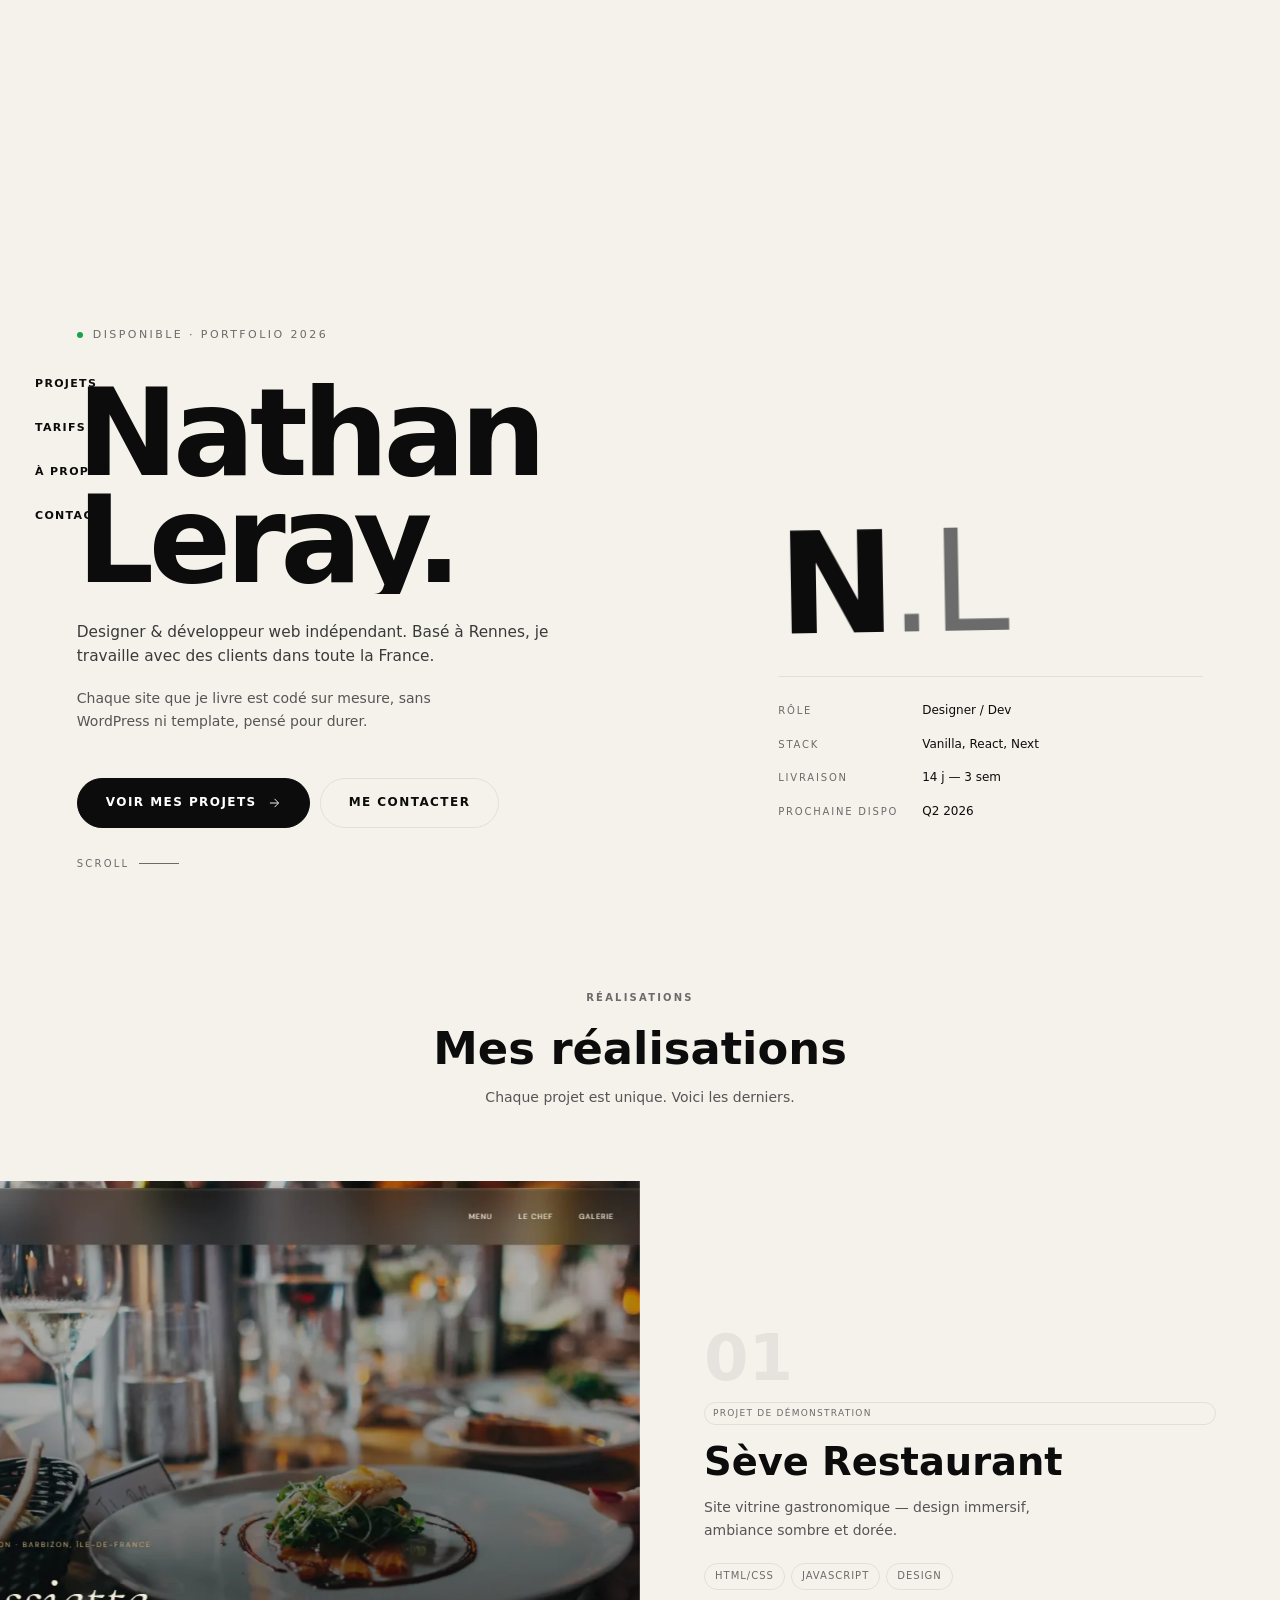
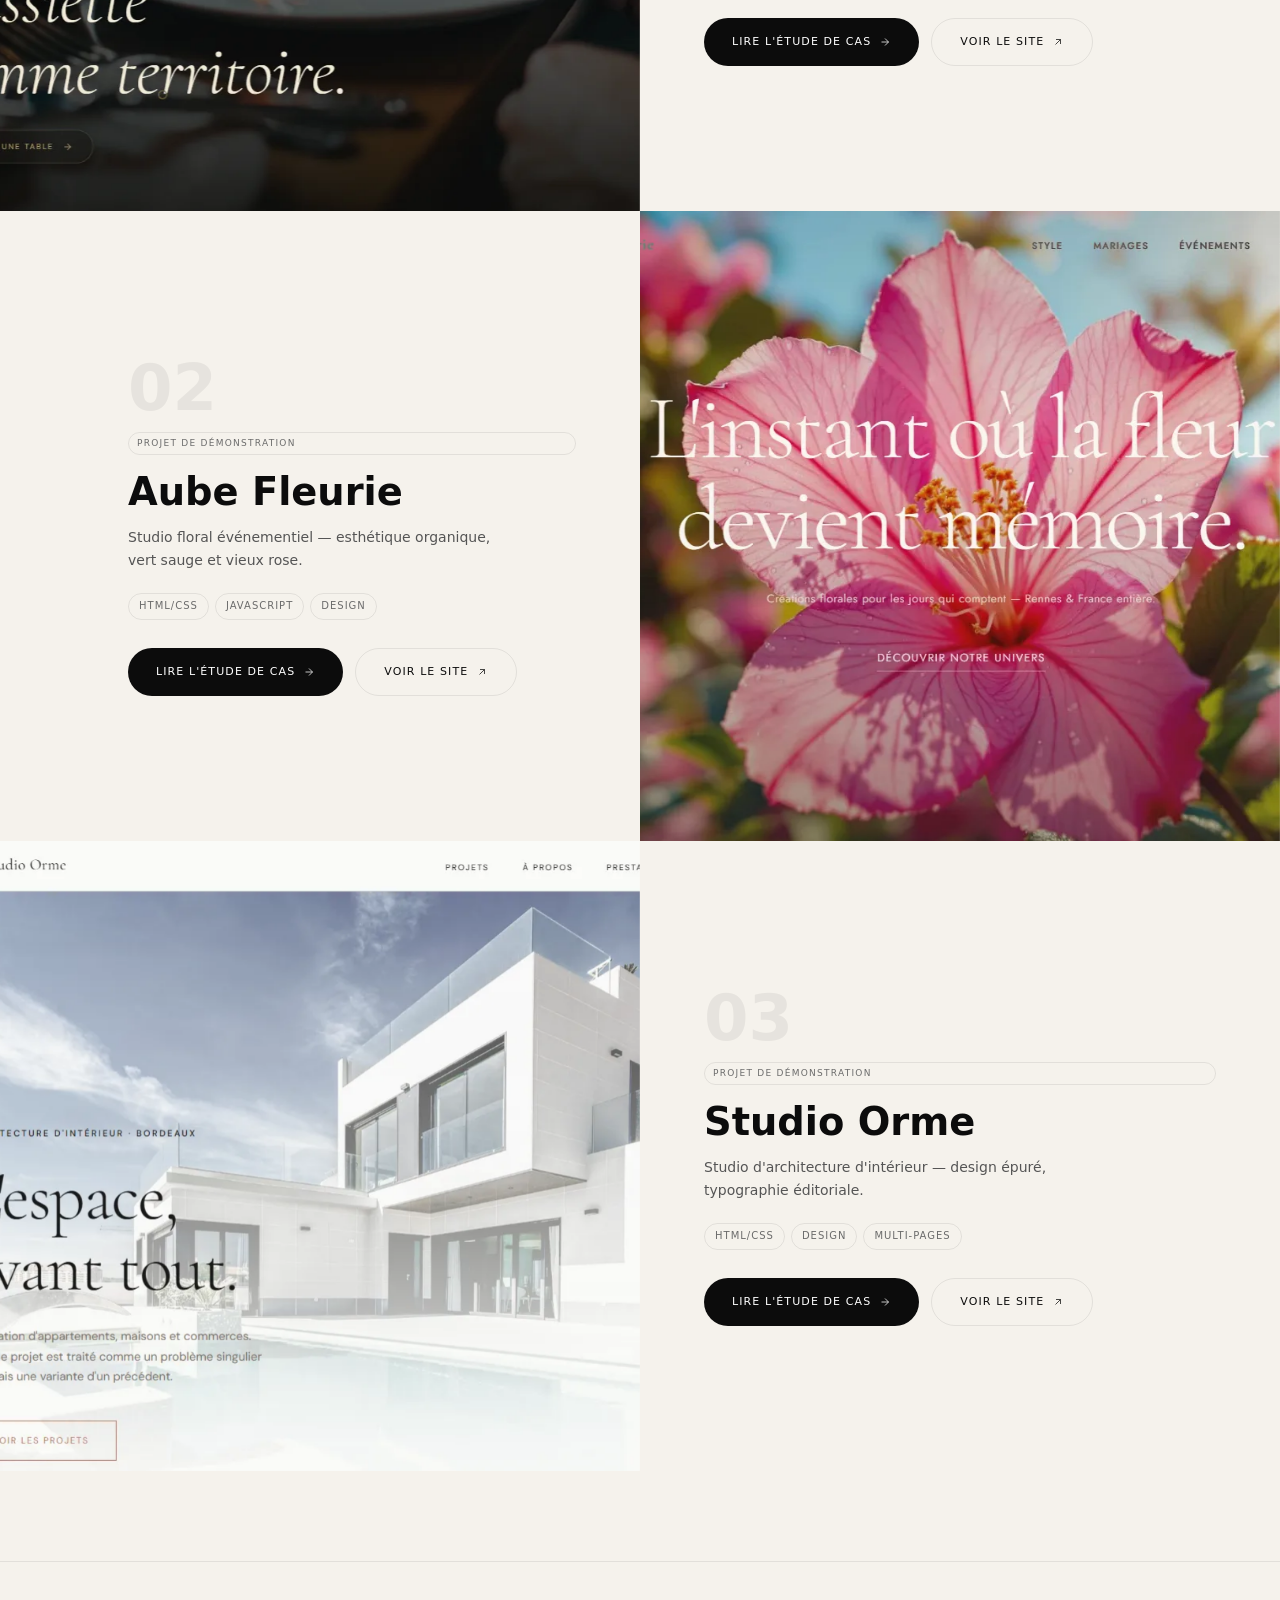
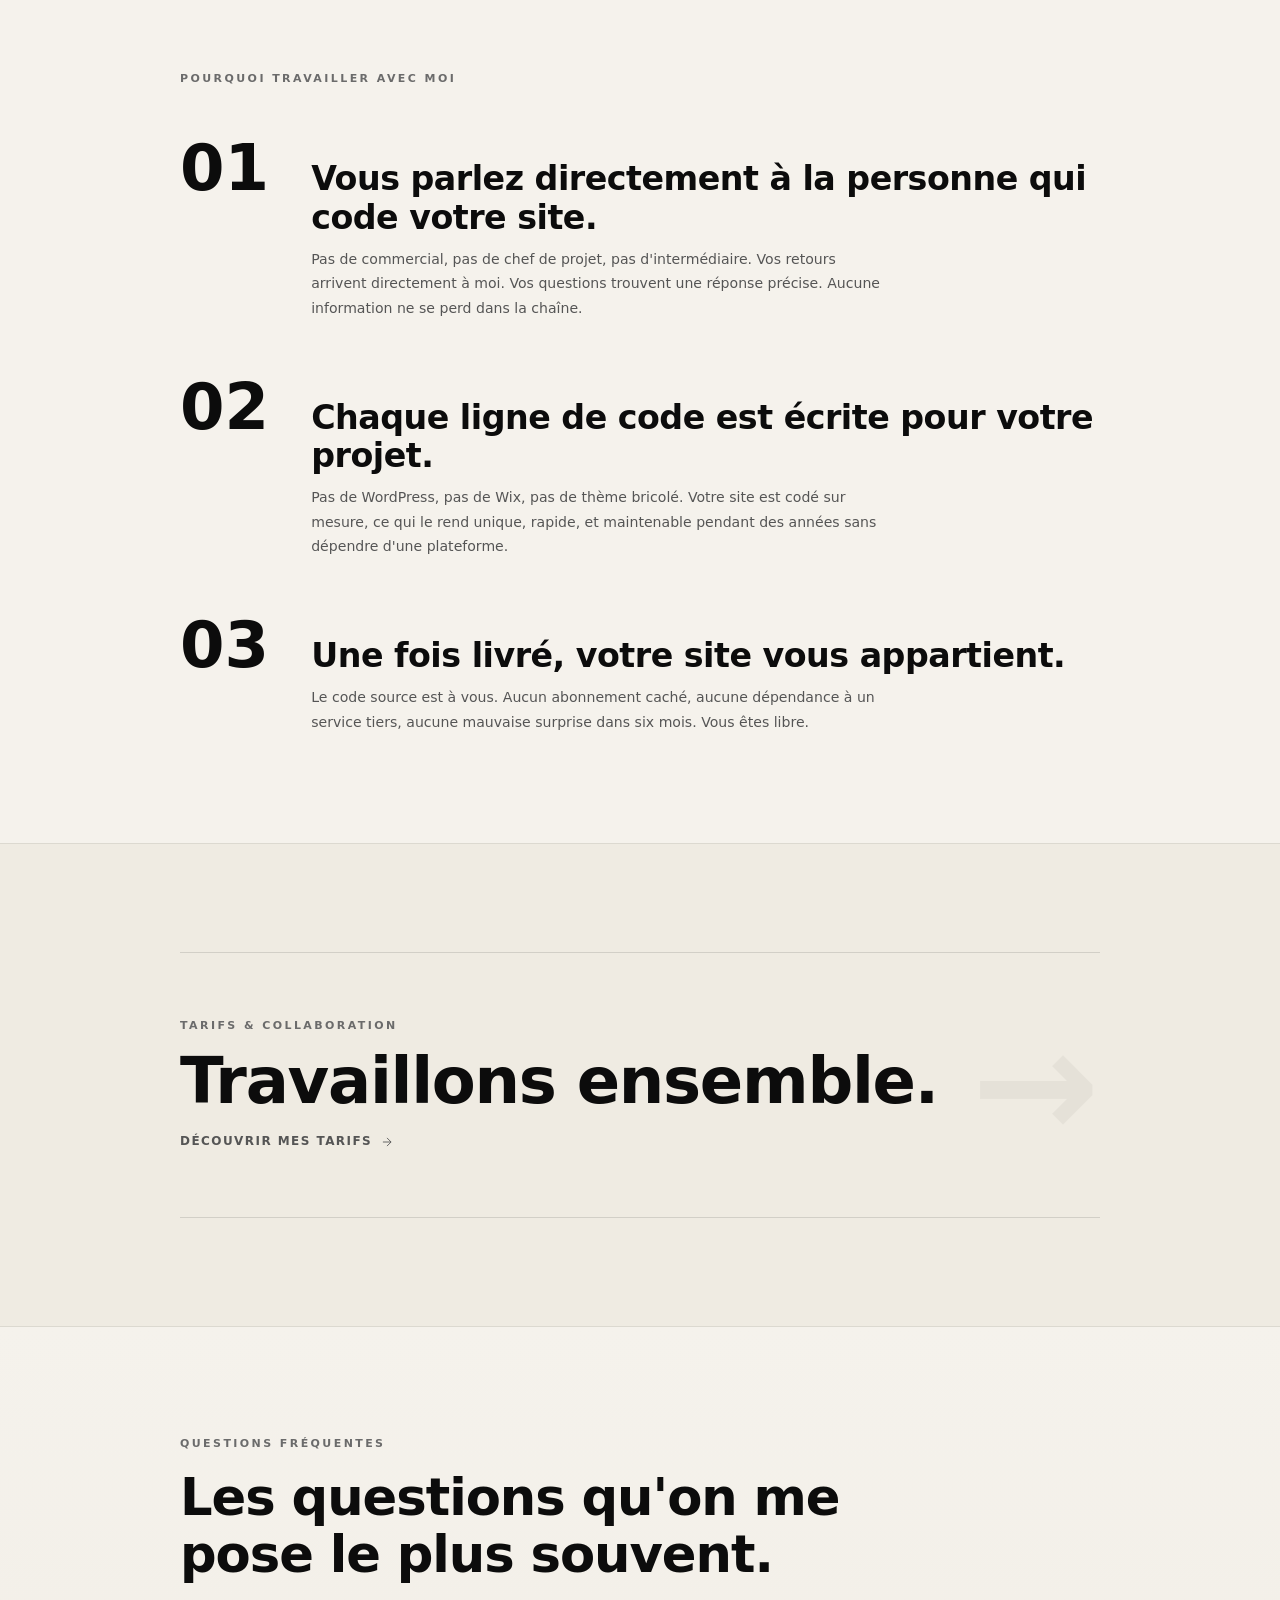
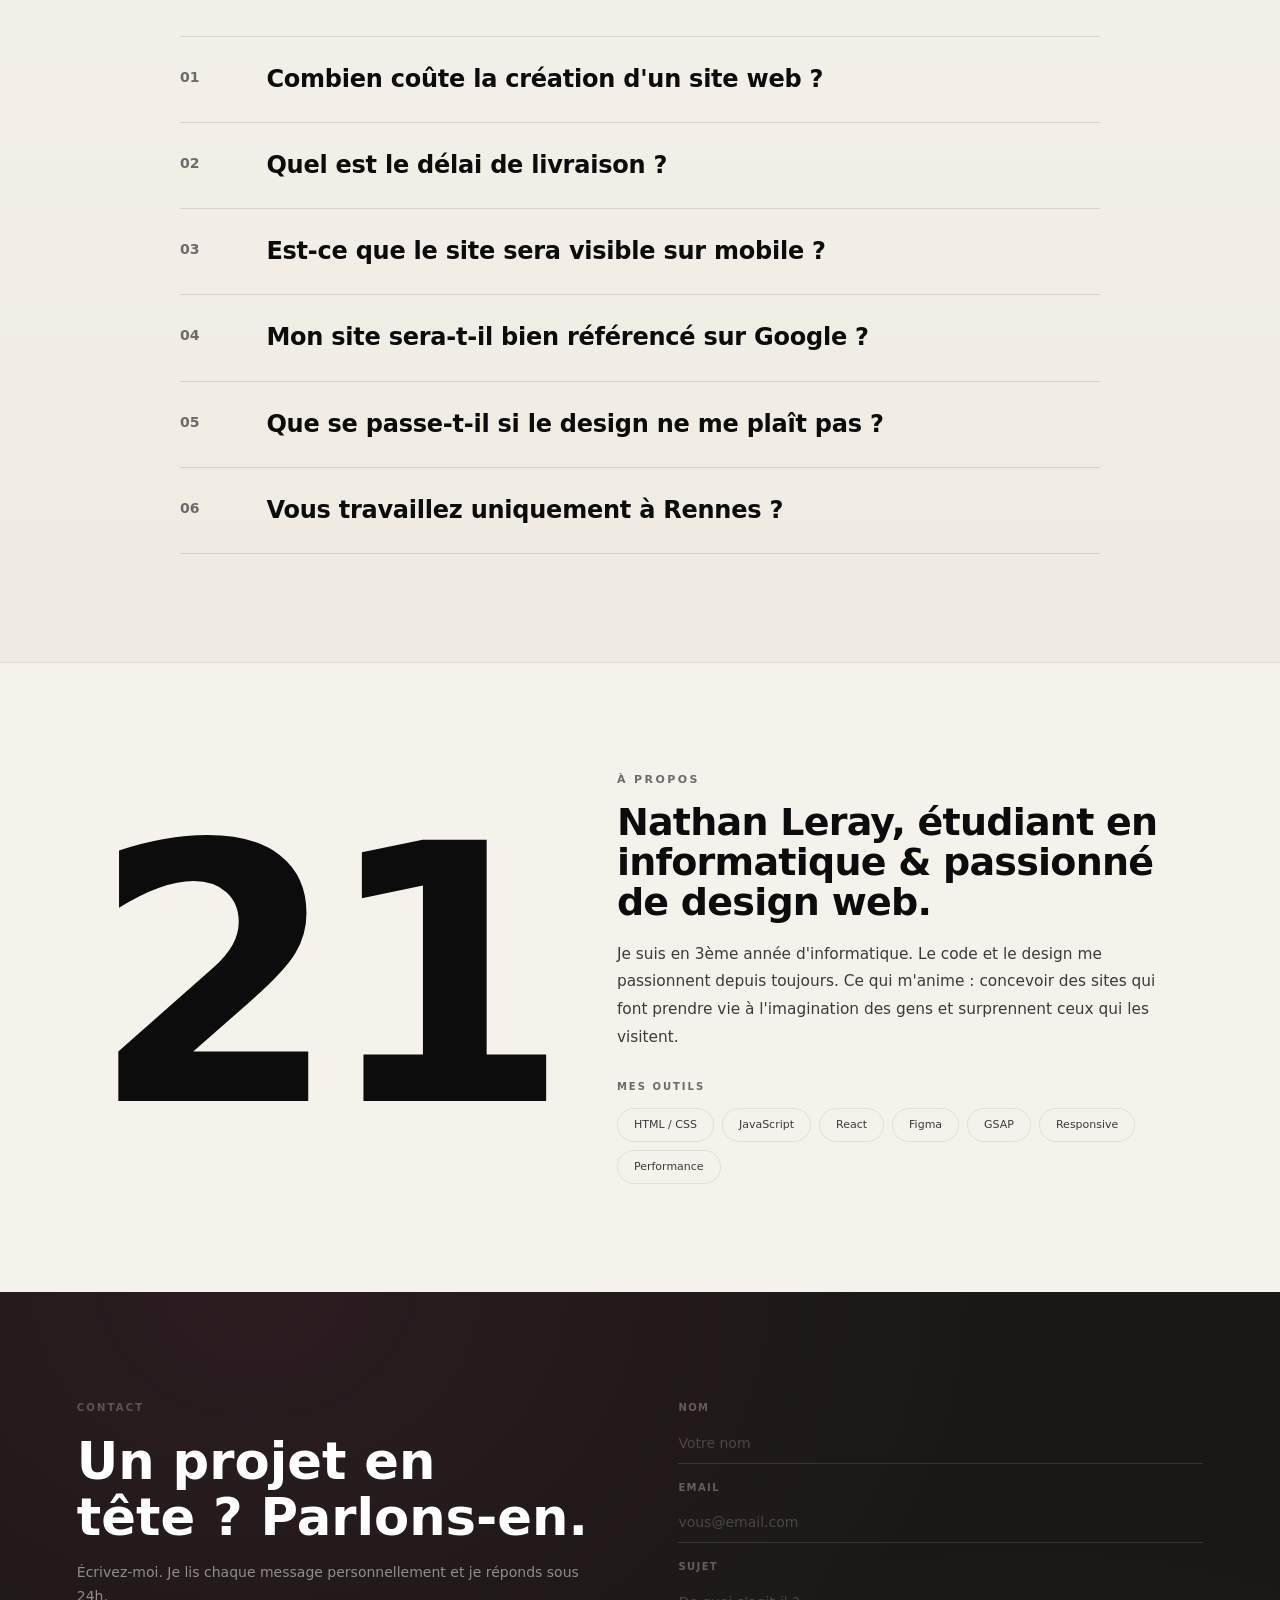
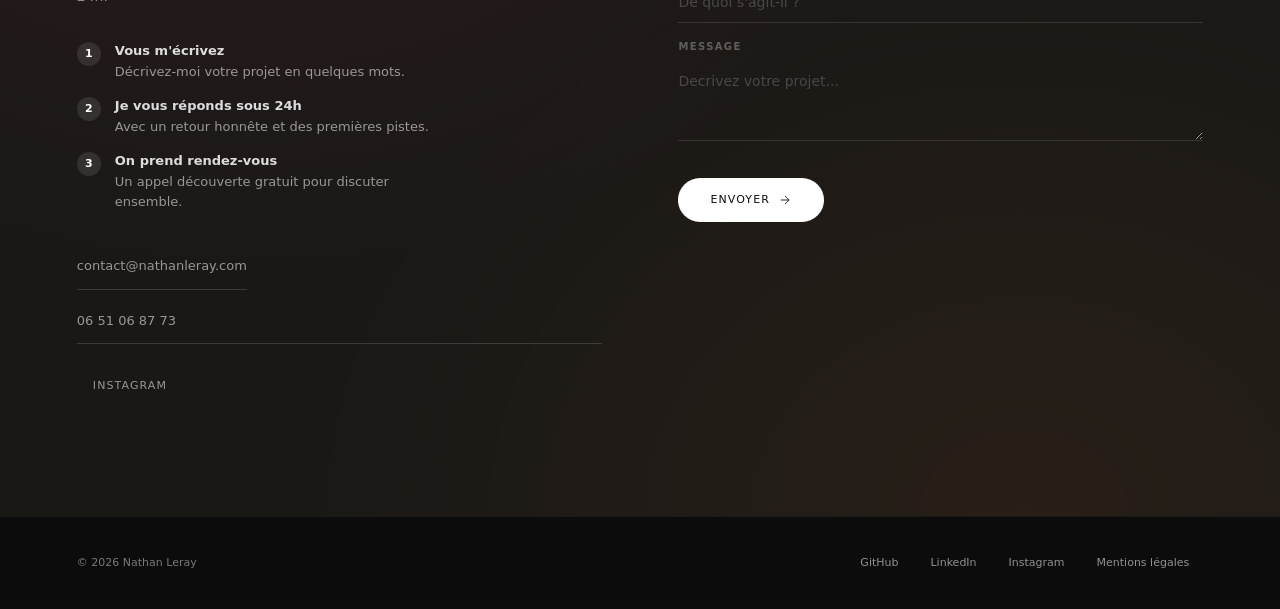
==== commit 3f8742c3: "A11y + perf hardening: WCAG AA, focus-visible, touch targets, tokens - Tokens: --ghost #6B6B6B (4.77" ====
--- a/index.html
+++ b/index.html
@@ -31,11 +31,17 @@
 /* Removed .fonts-loading body opacity trap. Manrope already uses display=swap so the system fallback shows immediately. */
 
 :root{
-  --bg:#F5F2EC;--surface:#FFFFFF;--ink:#0C0C0C;--secondary:#3A3A3A;--muted:#6B6B6B;--ghost:#A0A0A0;
-  --border:rgba(0,0,0,.08);--accent:#0C0C0C;
+  --bg:#F5F2EC;--bg-warm:#EFEBE2;--bg-dark:#1A1815;
+  --surface:#FFFFFF;
+  --ink:#0C0C0C;--ink-soft:#1F1F1F;
+  --secondary:#3A3A3A;--muted:#555555;--ghost:#6B6B6B;
+  --border:rgba(0,0,0,.08);--border-strong:rgba(0,0,0,.16);--accent:#0C0C0C;
+  --status-ok:#16A34A;--status-success:#5AE05A;--status-error:#FF5F57;
+  --on-dark:#FFFFFF;--on-dark-muted:rgba(255,255,255,.55);
   --font-display:'Satoshi',system-ui,sans-serif;
   --font-body:'Satoshi',system-ui,sans-serif;
   --ease:cubic-bezier(.16,1,.3,1);
+  --focus-ring:2px solid var(--ink);
   --gutter:clamp(24px,6vw,80px);
   --max-w:1320px;
 }
@@ -46,9 +52,18 @@
 img{display:block;max-width:100%}
 ::selection{background:var(--ink);color:var(--bg)}
 
+/* ═══ A11Y FOCUS ═══ */
+:focus{outline:none}
+:focus-visible{outline:var(--focus-ring);outline-offset:3px;border-radius:2px}
+.contact :focus-visible,.btn-dark:focus-visible,.hero-cta--primary:focus-visible{outline-color:var(--on-dark);outline-offset:4px}
+
+/* Skip link */
+.skip-link{position:absolute;left:-9999px;top:auto;width:1px;height:1px;overflow:hidden}
+.skip-link:focus{position:fixed;top:12px;left:12px;width:auto;height:auto;padding:10px 18px;background:var(--ink);color:var(--on-dark);font-size:12px;font-weight:600;letter-spacing:.1em;text-transform:uppercase;border-radius:6px;z-index:9999;outline:var(--focus-ring);outline-color:var(--on-dark);outline-offset:3px}
+
 /* ═══ NAV ═══ */
 .side-nav{position:fixed;left:20px;top:50%;transform:translateY(-50%);z-index:100;display:flex;flex-direction:column;gap:0;padding:8px 10px;border-radius:8px;border:.5px solid transparent;transition:background .4s var(--ease),border-color .4s,box-shadow .4s;background:transparent}
-.side-nav a{font-family:var(--font-body);font-size:11px;font-weight:600;color:var(--ink);transition:color .3s;line-height:1.2;text-transform:uppercase;letter-spacing:.12em;padding:6px 2px}
+.side-nav a{font-family:var(--font-body);font-size:11px;font-weight:600;color:var(--ink);transition:color .3s;line-height:1.2;text-transform:uppercase;letter-spacing:.12em;padding:10px 4px;min-height:44px;display:flex;align-items:center}
 .side-nav a:hover{color:var(--ghost)}
 .side-nav.on-dark{background:rgba(255,255,255,.92);backdrop-filter:blur(8px);-webkit-backdrop-filter:blur(8px);border-color:rgba(0,0,0,.12);box-shadow:0 1px 6px rgba(0,0,0,.06)}
 .side-nav.on-light{background:transparent;border-color:transparent;box-shadow:none}
@@ -74,7 +89,7 @@
 .hero-grid{position:relative;z-index:2;display:grid;grid-template-columns:1.5fr 1fr;width:100%;padding:clamp(100px,12vh,140px) var(--gutter) clamp(60px,8vh,80px);max-width:var(--max-w);margin:0 auto;gap:clamp(32px,5vw,80px);align-items:end}
 .hero-lead{display:flex;flex-direction:column;min-width:0}
 .hero-meta{display:inline-flex;align-items:center;gap:10px;font-size:11px;font-weight:500;letter-spacing:.22em;text-transform:uppercase;color:var(--ghost);margin-bottom:clamp(24px,4vh,40px);opacity:0;transform:translateY(8px);animation:heroUp .7s var(--ease) .2s forwards}
-.hero-meta::before{content:'';width:6px;height:6px;border-radius:50%;background:#16A34A;box-shadow:0 0 0 0 rgba(22,163,74,.45);animation:pulse 2.2s cubic-bezier(.5,0,.5,1) infinite}
+.hero-meta::before{content:'';width:6px;height:6px;border-radius:50%;background:var(--status-ok);box-shadow:0 0 0 0 rgba(22,163,74,.45);animation:pulse 2.2s cubic-bezier(.5,0,.5,1) infinite}
 @keyframes pulse{0%{box-shadow:0 0 0 0 rgba(22,163,74,.45)}70%{box-shadow:0 0 0 10px rgba(22,163,74,0)}100%{box-shadow:0 0 0 0 rgba(22,163,74,0)}}
 .hero-name{font-family:var(--font-display);font-size:clamp(52px,9.5vw,140px);font-weight:900;line-height:.88;letter-spacing:-.045em;color:var(--ink);margin-bottom:clamp(20px,3vh,28px)}
 .hero-name span{display:block;overflow:hidden}
@@ -87,8 +102,8 @@
 .hero-actions{display:flex;gap:10px;flex-wrap:wrap;opacity:0;transform:translateY(8px);animation:heroUp .7s var(--ease) 1.15s forwards}
 .hero-cta{display:inline-flex;align-items:center;gap:10px;padding:14px 28px;border:1px solid var(--border);border-radius:99px;color:var(--ink);font-size:12px;font-weight:600;letter-spacing:.12em;text-transform:uppercase;transition:background .35s var(--ease),border-color .35s,color .35s,transform .15s ease}
 .hero-cta:active{transform:scale(.97)}
-.hero-cta--primary{background:var(--ink);color:#fff;border-color:var(--ink)}
-.hero-cta--primary:hover{background:#1f1f1f}
+.hero-cta--primary{background:var(--ink);color:var(--on-dark);border-color:var(--ink)}
+.hero-cta--primary:hover{background:var(--ink-soft)}
 .hero-cta--tel:hover{background:rgba(0,0,0,.04);border-color:rgba(0,0,0,.24)}
 .hero-cta svg{width:14px;height:14px;transition:transform .35s var(--ease)}
 .hero-cta--primary:hover svg{transform:translateX(3px)}
@@ -146,10 +161,10 @@
 .project-tags{display:flex;flex-wrap:wrap;gap:6px;margin-bottom:28px}
 .project-tag{font-size:10px;font-weight:500;letter-spacing:.1em;text-transform:uppercase;color:var(--ghost);border:1px solid var(--border);padding:4px 10px;border-radius:99px}
 .project-actions{display:flex;gap:12px;flex-wrap:wrap}
-.btn{display:inline-flex;align-items:center;gap:8px;padding:12px 28px;font-family:var(--font-body);font-size:11px;font-weight:500;letter-spacing:.1em;text-transform:uppercase;border-radius:99px;border:none;cursor:pointer;transition:all .35s var(--ease)}
+.btn{display:inline-flex;align-items:center;justify-content:center;gap:8px;padding:14px 28px;min-height:44px;font-family:var(--font-body);font-size:11px;font-weight:500;letter-spacing:.1em;text-transform:uppercase;border-radius:99px;border:none;cursor:pointer;transition:background .35s var(--ease),color .35s var(--ease),border-color .35s var(--ease),transform .15s ease,box-shadow .35s var(--ease)}
 .btn svg{width:12px;height:12px}
-.btn-dark{background:var(--ink);color:#fff}
-.btn-dark:hover{background:#333;transform:translateY(-1px);box-shadow:0 4px 20px rgba(0,0,0,.15)}
+.btn-dark{background:var(--ink);color:var(--on-dark)}
+.btn-dark:hover{background:var(--ink-soft);transform:translateY(-1px);box-shadow:0 4px 20px rgba(0,0,0,.15)}
 .btn-outline{background:transparent;color:var(--ink);border:1px solid var(--border)}
 .btn-outline:hover{border-color:var(--ink)}
 .btn:active{transform:scale(.97)}
@@ -185,8 +200,8 @@
 /* Editorial layout — large numbered statements, no cards */
 .diff{padding:clamp(80px,12vh,160px) var(--gutter);border-top:1px solid var(--border)}
 .diff-inner{max-width:920px;margin:0 auto}
-.diff-label{font-size:11px;font-weight:600;letter-spacing:.22em;text-transform:uppercase;color:var(--ghost);margin-bottom:48px;display:block}
-.diff-list{display:flex;flex-direction:column;gap:clamp(40px,6vh,72px)}
+.diff-label{font-size:11px;font-weight:600;letter-spacing:.22em;text-transform:uppercase;color:var(--ghost);margin-bottom:48px;display:block;font-family:var(--font-display)}
+.diff-list{display:flex;flex-direction:column;gap:clamp(40px,6vh,72px);list-style:none;padding:0;margin:0}
 .diff-row{display:grid;grid-template-columns:80px 1fr;gap:clamp(20px,4vw,56px);align-items:baseline}
 @media(max-width:640px){.diff-row{grid-template-columns:48px 1fr;gap:16px}}
 .diff-num{font-family:var(--font-display);font-weight:800;font-size:clamp(40px,5vw,64px);line-height:1;color:var(--ink);font-feature-settings:"tnum"}
@@ -195,7 +210,7 @@
 .diff-body{font-size:clamp(14px,1.1vw,16px);color:var(--muted);line-height:1.75;max-width:580px}
 
 /* ═══ TARIFS LINK ═══ */
-.tarifs-link-wrap{padding:clamp(80px,12vh,160px) var(--gutter);border-top:1px solid var(--border);background:#EFEBE2}
+.tarifs-link-wrap{padding:clamp(80px,12vh,160px) var(--gutter);border-top:1px solid var(--border);background:var(--bg-warm)}
 .tarifs-link{display:block;max-width:920px;margin:0 auto;text-decoration:none;color:var(--ink);position:relative;padding:clamp(40px,5vw,72px) 0;border-top:1px solid rgba(0,0,0,.12);border-bottom:1px solid rgba(0,0,0,.12)}
 .tarifs-link-label,.tarifs-link-headline,.tarifs-link-cta{will-change:transform;transition:transform .55s var(--ease)}
 .tarifs-link:hover .tarifs-link-label,.tarifs-link:hover .tarifs-link-headline,.tarifs-link:hover .tarifs-link-cta{transform:translateX(24px)}
@@ -209,7 +224,7 @@
 .tarifs-link:hover .tarifs-link-arrow{opacity:.08;transform:translateY(-50%) translateX(-12px)}
 
 /* ═══ FAQ — editorial layout ═══ */
-.faq{padding:clamp(80px,12vh,160px) var(--gutter);border-top:1px solid var(--border);background:linear-gradient(180deg,var(--bg) 0%,#EFEBE2 100%)}
+.faq{padding:clamp(80px,12vh,160px) var(--gutter);border-top:1px solid var(--border);background:linear-gradient(180deg,var(--bg) 0%,var(--bg-warm) 100%)}
 .faq-inner{max-width:920px;margin:0 auto}
 .faq-label{font-size:11px;font-weight:600;letter-spacing:.22em;text-transform:uppercase;color:var(--ghost);margin-bottom:16px;display:block}
 .faq-title{font-family:var(--font-display);font-size:clamp(32px,4vw,52px);font-weight:800;line-height:1.1;margin-bottom:clamp(48px,6vh,72px);letter-spacing:-.02em;max-width:680px}
@@ -219,8 +234,9 @@
 .faq-item:hover{opacity:.7}
 .faq-num{font-family:var(--font-display);font-weight:800;font-size:14px;color:var(--ghost);line-height:1.4;font-feature-settings:"tnum";padding-top:4px}
 .faq-q{font-family:var(--font-display);font-size:clamp(18px,2vw,24px);font-weight:700;line-height:1.3;letter-spacing:-.01em;color:var(--ink)}
-.faq-a{grid-column:2;font-size:15px;color:var(--muted);line-height:1.75;max-height:0;overflow:hidden;transition:max-height .6s var(--ease),padding .5s var(--ease),margin .5s var(--ease);padding-top:0;margin-top:0;max-width:640px}
-.faq-item.open .faq-a{max-height:240px;padding-top:14px;margin-top:4px}
+.faq-a{grid-column:2;font-size:15px;color:var(--muted);line-height:1.75;display:grid;grid-template-rows:0fr;transition:grid-template-rows .55s var(--ease),margin-top .35s var(--ease);max-width:640px}
+.faq-a > span{overflow:hidden;min-height:0}
+.faq-item.open .faq-a{grid-template-rows:1fr;margin-top:14px}
 
 /* ═══ ABOUT — '21' as graphic element ═══ */
 .about{padding:clamp(80px,12vh,160px) var(--gutter);border-top:1px solid var(--border);overflow:hidden}
@@ -248,7 +264,7 @@
 .offre-card{border:1px solid var(--border);border-radius:16px;padding:32px 28px;background:var(--surface);position:relative;transition:transform .4s var(--ease),box-shadow .4s var(--ease);display:flex;flex-direction:column}
 .offre-card:hover{transform:translateY(-4px);box-shadow:0 12px 40px rgba(0,0,0,.06)}
 .offre-card--featured{border-color:var(--ink);box-shadow:0 4px 24px rgba(0,0,0,.08)}
-.offre-badge{position:absolute;top:-11px;left:50%;transform:translateX(-50%);background:var(--ink);color:#fff;font-size:10px;font-weight:600;letter-spacing:.1em;text-transform:uppercase;padding:4px 14px;border-radius:99px;white-space:nowrap}
+.offre-badge{position:absolute;top:-11px;left:50%;transform:translateX(-50%);background:var(--ink);color:var(--on-dark);font-size:10px;font-weight:600;letter-spacing:.1em;text-transform:uppercase;padding:4px 14px;border-radius:99px;white-space:nowrap}
 .offre-type{font-size:10px;font-weight:600;letter-spacing:.18em;text-transform:uppercase;color:var(--ghost);margin-bottom:8px}
 .offre-name{font-family:var(--font-display);font-size:22px;font-weight:800;margin-bottom:6px}
 .offre-price{font-family:var(--font-display);font-size:clamp(28px,3vw,36px);font-weight:800;margin-bottom:4px}
@@ -257,49 +273,51 @@
 .offre-features li{font-size:13px;color:var(--secondary);padding:6px 0;border-bottom:1px solid rgba(0,0,0,.04);display:flex;align-items:flex-start;gap:8px}
 .offre-features li:last-child{border-bottom:none}
 .offre-features li::before{content:'';display:block;width:16px;height:16px;flex-shrink:0;margin-top:2px;background:url("data:image/svg+xml,%3Csvg viewBox='0 0 16 16' fill='none' xmlns='http://www.w3.org/2000/svg'%3E%3Ccircle cx='8' cy='8' r='7' stroke='%230C0C0C' stroke-width='.75'/%3E%3Cpath d='M5 8l2 2 4-4' stroke='%230C0C0C' stroke-width='.75' stroke-linecap='round' stroke-linejoin='round'/%3E%3C/svg%3E") no-repeat center/contain}
-.offre-cta{display:block;text-align:center;padding:14px;border:1px solid var(--border);border-radius:99px;font-family:var(--font-body);font-size:12px;font-weight:500;letter-spacing:.1em;text-transform:uppercase;color:var(--ink);transition:all .35s var(--ease);cursor:pointer;background:none;width:100%;text-decoration:none}
-.offre-cta:hover{background:var(--ink);color:#fff;border-color:var(--ink)}
-.offre-card--featured .offre-cta{background:var(--ink);color:#fff}
-.offre-card--featured .offre-cta:hover{background:#333;transform:translateY(-1px);box-shadow:0 4px 16px rgba(0,0,0,.12)}
+.offre-cta{display:block;text-align:center;padding:14px;border:1px solid var(--border);border-radius:99px;font-family:var(--font-body);font-size:12px;font-weight:500;letter-spacing:.1em;text-transform:uppercase;color:var(--ink);transition:background .35s var(--ease),color .35s var(--ease),border-color .35s var(--ease),transform .15s ease,box-shadow .35s var(--ease);cursor:pointer;background:none;width:100%;text-decoration:none}
+.offre-cta:hover{background:var(--ink);color:var(--on-dark);border-color:var(--ink)}
+.offre-card--featured .offre-cta{background:var(--ink);color:var(--on-dark)}
+.offre-card--featured .offre-cta:hover{background:var(--ink-soft);transform:translateY(-1px);box-shadow:0 4px 16px rgba(0,0,0,.12)}
 .offres-link{display:block;text-align:center;margin-top:24px;font-size:12px;font-weight:500;letter-spacing:.1em;text-transform:uppercase;color:var(--ghost);transition:color .3s}
 .offres-link:hover{color:var(--ink)}
 
 /* ═══ CONTACT ═══ */
-.contact{padding:clamp(80px,12vh,160px) var(--gutter);background:#1A1815;color:#fff;position:relative}
+.contact{padding:clamp(80px,12vh,160px) var(--gutter);background:var(--bg-dark);color:var(--on-dark);position:relative}
 .contact::before{content:'';position:absolute;inset:0;background:radial-gradient(ellipse at 20% 0%,rgba(255,80,165,.08),transparent 50%),radial-gradient(ellipse at 80% 100%,rgba(255,140,60,.06),transparent 50%);pointer-events:none}
 .contact-inner{position:relative}
 .contact-personal{font-size:13px;color:rgba(255,255,255,.55);margin-top:24px;line-height:1.7;max-width:380px;font-style:italic;border-left:2px solid rgba(255,255,255,.15);padding-left:14px}
 .contact-timeline{display:flex;flex-direction:column;gap:14px;margin:32px 0;max-width:380px}
 .contact-step{display:flex;gap:14px;align-items:flex-start;font-size:13px;color:rgba(255,255,255,.55);line-height:1.5}
-.contact-step-num{font-family:var(--font-display);font-weight:800;font-size:11px;color:#fff;background:rgba(255,255,255,.1);width:24px;height:24px;border-radius:50%;display:flex;align-items:center;justify-content:center;flex-shrink:0;margin-top:1px}
+.contact-step-num{font-family:var(--font-display);font-weight:800;font-size:11px;color:var(--on-dark);background:rgba(255,255,255,.1);width:24px;height:24px;border-radius:50%;display:flex;align-items:center;justify-content:center;flex-shrink:0;margin-top:1px}
 .contact-step strong{color:rgba(255,255,255,.85);font-weight:600;display:block;margin-bottom:2px}
 .contact-inner{max-width:var(--max-w);margin:0 auto;display:grid;grid-template-columns:1fr 1fr;gap:clamp(40px,6vw,100px);align-items:start}
 @media(max-width:768px){.contact-inner{grid-template-columns:1fr;gap:40px}}
 .contact-left{}
 .contact-title{font-family:var(--font-display);font-size:clamp(32px,4vw,56px);font-weight:800;line-height:1.1;margin-bottom:16px}
 .contact-sub{font-size:14px;color:rgba(255,255,255,.5);margin-bottom:24px;line-height:1.7}
-.contact-email{font-size:13px;color:rgba(255,255,255,.4);border-bottom:1px solid rgba(255,255,255,.15);padding-bottom:2px;transition:color .3s,border-color .3s}
-.contact-email:hover{color:#fff;border-color:#fff}
-.contact-socials{display:flex;gap:16px;margin-top:20px}
-.contact-socials a{font-size:11px;font-weight:500;letter-spacing:.1em;text-transform:uppercase;color:rgba(255,255,255,.35);transition:color .3s}
-.contact-socials a:hover{color:#fff}
+.contact-email{font-size:13px;color:rgba(255,255,255,.55);border-bottom:1px solid rgba(255,255,255,.15);padding:12px 0;display:inline-block;min-height:44px;transition:color .3s,border-color .3s}
+.contact-email:hover{color:var(--on-dark);border-color:var(--on-dark)}
+.contact-email:focus-visible{outline:var(--focus-ring);outline-color:var(--on-dark);outline-offset:6px}
+.contact-socials{display:flex;gap:8px;margin-top:20px;flex-wrap:wrap}
+.contact-socials a{font-size:11px;font-weight:500;letter-spacing:.1em;text-transform:uppercase;color:rgba(255,255,255,.55);transition:color .3s,background .3s;min-height:44px;display:inline-flex;align-items:center;padding:0 16px;border-radius:99px}
+.contact-socials a:hover{color:var(--on-dark);background:rgba(255,255,255,.06)}
 .form-group{margin-bottom:16px}
 .form-label{font-size:10px;font-weight:600;letter-spacing:.14em;text-transform:uppercase;color:rgba(255,255,255,.3);margin-bottom:6px;display:block}
-.form-input,.form-textarea{width:100%;font-family:var(--font-body);font-size:14px;font-weight:300;color:#fff;padding:12px 0;background:none;border:none;border-bottom:1px solid rgba(255,255,255,.12);outline:none;transition:border-color .3s}
+.form-input,.form-textarea{width:100%;font-family:var(--font-body);font-size:14px;font-weight:300;color:var(--on-dark);padding:12px 0;background:none;border:none;border-bottom:1px solid rgba(255,255,255,.12);outline:none;transition:border-color .3s}
 .form-input::placeholder,.form-textarea::placeholder{color:rgba(255,255,255,.2)}
 .form-input:focus,.form-textarea:focus{border-color:rgba(255,255,255,.5)}
+.form-input:focus-visible,.form-textarea:focus-visible{outline:none;border-bottom-color:var(--on-dark);box-shadow:0 1px 0 0 var(--on-dark)}
 .form-textarea{resize:vertical;min-height:80px}
-.btn-send{display:inline-flex;align-items:center;gap:8px;margin-top:12px;padding:14px 32px;background:#fff;color:var(--ink);font-family:var(--font-body);font-size:11px;font-weight:500;letter-spacing:.1em;text-transform:uppercase;border:none;border-radius:99px;cursor:pointer;transition:all .35s var(--ease)}
+.btn-send{display:inline-flex;align-items:center;justify-content:center;gap:8px;margin-top:12px;padding:14px 32px;min-height:44px;background:var(--on-dark);color:var(--ink);font-family:var(--font-body);font-size:11px;font-weight:500;letter-spacing:.1em;text-transform:uppercase;border:none;border-radius:99px;cursor:pointer;transition:background .35s var(--ease),color .35s var(--ease),transform .15s ease,box-shadow .35s var(--ease)}
 .btn-send:hover{transform:translateY(-1px);box-shadow:0 4px 20px rgba(255,255,255,.15)}
 .form-feedback{font-size:12px;margin-top:10px;color:rgba(255,255,255,.4)}
-.form-feedback.success{color:#5AE05A}
-.form-feedback.error{color:#FF5F57}
+.form-feedback.success{color:var(--status-success)}
+.form-feedback.error{color:var(--status-error)}
 
 /* ═══ FOOTER ═══ */
-.footer{padding:32px var(--gutter);background:var(--ink);border-top:1px solid rgba(255,255,255,.06);display:flex;align-items:center;justify-content:space-between;font-size:11px;color:rgba(255,255,255,.25)}
-.footer a{color:rgba(255,255,255,.35);transition:color .3s}
-.footer a:hover{color:#fff}
-.footer-links{display:flex;gap:20px}
+.footer{padding:24px var(--gutter);background:var(--ink);border-top:1px solid rgba(255,255,255,.06);display:flex;align-items:center;justify-content:space-between;font-size:11px;color:rgba(255,255,255,.45);gap:12px;flex-wrap:wrap}
+.footer a{color:rgba(255,255,255,.55);transition:color .3s,background .3s;min-height:44px;display:inline-flex;align-items:center;padding:0 14px;border-radius:99px}
+.footer a:hover{color:var(--on-dark);background:rgba(255,255,255,.06)}
+.footer-links{display:flex;gap:4px;flex-wrap:wrap}
 @media(max-width:640px){.footer{flex-direction:column;gap:12px;text-align:center;padding-bottom:80px}}
 
 /* ═══ MODAL ═══ */
@@ -308,7 +326,7 @@
 .modal{position:fixed;top:0;right:0;bottom:0;width:min(600px,92vw);background:var(--bg);z-index:201;transform:translateX(100%);transition:transform .5s var(--ease);overflow-y:auto;-webkit-overflow-scrolling:touch}
 .modal.active{transform:translateX(0)}
 .modal-bar{position:sticky;top:0;display:flex;align-items:center;justify-content:space-between;padding:14px 24px;background:rgba(250,250,248,.94);backdrop-filter:blur(16px);border-bottom:1px solid var(--border);z-index:1}
-.modal-close{background:none;border:none;font-size:12px;color:var(--muted);cursor:pointer;display:flex;align-items:center;gap:6px;padding:6px 12px;border-radius:99px;transition:background .2s,color .2s}
+.modal-close{background:none;border:none;font-size:12px;color:var(--muted);cursor:pointer;display:flex;align-items:center;gap:6px;padding:12px 18px;min-height:44px;border-radius:99px;transition:background .2s,color .2s}
 .modal-close:hover{background:rgba(0,0,0,.04);color:var(--ink)}
 .modal-close svg{width:14px;height:14px}
 .modal-label{font-size:10px;letter-spacing:.1em;text-transform:uppercase;color:var(--ghost)}
@@ -334,7 +352,7 @@
 .fullscreen-site.active{opacity:1;pointer-events:auto}
 .fullscreen-site iframe{flex:1;width:100%;border:none}
 .fullscreen-bar{position:fixed;top:8px;left:50%;z-index:301;height:28px;padding:0 16px;background:rgba(0,0,0,.45);backdrop-filter:blur(10px);-webkit-backdrop-filter:blur(10px);border-radius:99px;display:none;align-items:center;justify-content:center;gap:0;font-family:var(--font-body);font-size:10px;font-weight:500;color:rgba(255,255,255,.85);letter-spacing:.03em;cursor:pointer;transition:opacity 400ms ease,transform 400ms var(--ease);transform:translateX(-50%)}
-.fullscreen-bar:hover{color:#fff;background:rgba(0,0,0,.6)}
+.fullscreen-bar:hover{color:var(--on-dark);background:rgba(0,0,0,.6)}
 .fullscreen-bar.visible{display:flex}
 .fullscreen-bar.hidden-bar{opacity:0;transform:translateX(-50%) translateY(-8px);pointer-events:none}
 .fullscreen-trigger{position:fixed;top:0;left:0;right:0;height:48px;z-index:302;display:none;cursor:pointer}
@@ -352,7 +370,7 @@
 
 /* ═══ FLOATING TEL BUTTON (mobile) ═══ */
 .float-tel{display:none}
-@media(max-width:768px){.float-tel{display:flex;position:fixed;bottom:70px;right:16px;z-index:99;width:48px;height:48px;background:var(--ink);color:#fff;border-radius:50%;align-items:center;justify-content:center;box-shadow:0 4px 16px rgba(0,0,0,.2);transition:transform .3s var(--ease)}.float-tel:hover{transform:scale(1.08)}.float-tel svg{width:20px;height:20px}}
+@media(max-width:768px){.float-tel{display:flex;position:fixed;bottom:70px;right:16px;z-index:99;width:48px;height:48px;background:var(--ink);color:var(--on-dark);border-radius:50%;align-items:center;justify-content:center;box-shadow:0 4px 16px rgba(0,0,0,.2);transition:transform .3s var(--ease)}.float-tel:hover{transform:scale(1.08)}.float-tel svg{width:20px;height:20px}}
 
 /* ═══ MOBILE ═══ */
 @media(max-width:768px){
@@ -370,6 +388,7 @@
 <script type="application/ld+json">{"@context":"https://schema.org","@type":"FAQPage","mainEntity":[{"@type":"Question","name":"Combien coûte la création d'un site web ?","acceptedAnswer":{"@type":"Answer","text":"Un site vitrine démarre à 699€, un site avec des fonctionnalités avancées à partir de 1 490€. Un devis précis est établi gratuitement après un échange."}},{"@type":"Question","name":"Quel est le délai de livraison ?","acceptedAnswer":{"@type":"Answer","text":"Un site vitrine est livré en 14 jours. Un site sur mesure plus complexe prend généralement 3 à 4 semaines."}},{"@type":"Question","name":"Est-ce que le site sera visible sur mobile ?","acceptedAnswer":{"@type":"Answer","text":"Oui, tous les sites sont 100% responsives et s'adaptent à tous les écrans."}},{"@type":"Question","name":"Est-ce que mon site sera bien référencé sur Google ?","acceptedAnswer":{"@type":"Answer","text":"Oui, chaque site inclut un référencement technique de base. Pour les offres avancées, un travail SEO plus poussé est inclus."}},{"@type":"Question","name":"Que se passe-t-il si le design ne me plaît pas ?","acceptedAnswer":{"@type":"Answer","text":"Je reprends le design gratuitement jusqu'à votre satisfaction."}},{"@type":"Question","name":"Vous travaillez uniquement à Rennes ?","acceptedAnswer":{"@type":"Answer","text":"Je suis basé à Rennes mais je travaille avec des clients dans toute la France."}}]}</script>
 </head>
 <body class="booting">
+<a href="#projets" class="skip-link">Aller au contenu</a>
 <div class="boot" id="boot" aria-hidden="true"><div class="boot-mark"></div></div>
 
 <!-- NAV -->
@@ -470,32 +489,32 @@
 </section>
 
 <!-- DIFFERENTIATION -->
-<section class="diff">
+<section class="diff" aria-labelledby="diff-title">
   <div class="diff-inner">
-    <span class="diff-label reveal">Pourquoi travailler avec moi</span>
-    <div class="diff-list">
-      <div class="diff-row reveal">
-        <div class="diff-num">01</div>
+    <h2 id="diff-title" class="diff-label reveal">Pourquoi travailler avec moi</h2>
+    <ol class="diff-list">
+      <li class="diff-row reveal">
+        <div class="diff-num" aria-hidden="true">01</div>
         <div class="diff-content">
-          <h2 class="diff-headline">Vous parlez directement &agrave; la personne qui code votre site.</h2>
+          <h3 class="diff-headline">Vous parlez directement &agrave; la personne qui code votre site.</h3>
           <p class="diff-body">Pas de commercial, pas de chef de projet, pas d'interm&eacute;diaire. Vos retours arrivent directement &agrave; moi. Vos questions trouvent une r&eacute;ponse pr&eacute;cise. Aucune information ne se perd dans la cha&icirc;ne.</p>
         </div>
-      </div>
-      <div class="diff-row reveal">
-        <div class="diff-num">02</div>
+      </li>
+      <li class="diff-row reveal">
+        <div class="diff-num" aria-hidden="true">02</div>
         <div class="diff-content">
-          <h2 class="diff-headline">Chaque ligne de code est &eacute;crite pour votre projet.</h2>
+          <h3 class="diff-headline">Chaque ligne de code est &eacute;crite pour votre projet.</h3>
           <p class="diff-body">Pas de WordPress, pas de Wix, pas de th&egrave;me bricol&eacute;. Votre site est cod&eacute; sur mesure, ce qui le rend unique, rapide, et maintenable pendant des ann&eacute;es sans d&eacute;pendre d'une plateforme.</p>
         </div>
-      </div>
-      <div class="diff-row reveal">
-        <div class="diff-num">03</div>
+      </li>
+      <li class="diff-row reveal">
+        <div class="diff-num" aria-hidden="true">03</div>
         <div class="diff-content">
-          <h2 class="diff-headline">Une fois livr&eacute;, votre site vous appartient.</h2>
+          <h3 class="diff-headline">Une fois livr&eacute;, votre site vous appartient.</h3>
           <p class="diff-body">Le code source est &agrave; vous. Aucun abonnement cach&eacute;, aucune d&eacute;pendance &agrave; un service tiers, aucune mauvaise surprise dans six mois. Vous &ecirc;tes libre.</p>
         </div>
-      </div>
-    </div>
+      </li>
+    </ol>
   </div>
 </section>
 
@@ -519,42 +538,42 @@
         <div class="faq-num">01</div>
         <div>
           <div class="faq-q">Combien co&ucirc;te la cr&eacute;ation d'un site web&nbsp;?</div>
-          <div class="faq-a">Un site vitrine d&eacute;marre &agrave; 699&euro;, un site avec des fonctionnalit&eacute;s avanc&eacute;es (vente en ligne, r&eacute;servation) &agrave; partir de 1&nbsp;490&euro;. Un devis pr&eacute;cis est &eacute;tabli gratuitement apr&egrave;s un &eacute;change.</div>
+          <div class="faq-a"><span>Un site vitrine d&eacute;marre &agrave; 699&euro;, un site avec des fonctionnalit&eacute;s avanc&eacute;es (vente en ligne, r&eacute;servation) &agrave; partir de 1&nbsp;490&euro;. Un devis pr&eacute;cis est &eacute;tabli gratuitement apr&egrave;s un &eacute;change.</span></div>
         </div>
       </div>
       <div class="faq-item reveal">
         <div class="faq-num">02</div>
         <div>
           <div class="faq-q">Quel est le d&eacute;lai de livraison&nbsp;?</div>
-          <div class="faq-a">Un site vitrine est livr&eacute; en 14 jours. Un site sur mesure plus complexe prend g&eacute;n&eacute;ralement 3 &agrave; 4 semaines. Le d&eacute;lai exact est d&eacute;fini ensemble avant le d&eacute;but du projet.</div>
+          <div class="faq-a"><span>Un site vitrine est livr&eacute; en 14 jours. Un site sur mesure plus complexe prend g&eacute;n&eacute;ralement 3 &agrave; 4 semaines. Le d&eacute;lai exact est d&eacute;fini ensemble avant le d&eacute;but du projet.</span></div>
         </div>
       </div>
       <div class="faq-item reveal">
         <div class="faq-num">03</div>
         <div>
           <div class="faq-q">Est-ce que le site sera visible sur mobile&nbsp;?</div>
-          <div class="faq-a">Oui, tous les sites sont 100% responsives. Ils s'adaptent parfaitement &agrave; tous les &eacute;crans&nbsp;: t&eacute;l&eacute;phone, tablette et ordinateur.</div>
+          <div class="faq-a"><span>Oui, tous les sites sont 100% responsives. Ils s'adaptent parfaitement &agrave; tous les &eacute;crans&nbsp;: t&eacute;l&eacute;phone, tablette et ordinateur.</span></div>
         </div>
       </div>
       <div class="faq-item reveal">
         <div class="faq-num">04</div>
         <div>
           <div class="faq-q">Mon site sera-t-il bien r&eacute;f&eacute;renc&eacute; sur Google&nbsp;?</div>
-          <div class="faq-a">Oui, chaque site inclut un r&eacute;f&eacute;rencement technique de base (balises, performance, structure). Pour les offres avanc&eacute;es, un travail SEO plus pouss&eacute; est inclus avec ciblage de mots-cl&eacute;s.</div>
+          <div class="faq-a"><span>Oui, chaque site inclut un r&eacute;f&eacute;rencement technique de base (balises, performance, structure). Pour les offres avanc&eacute;es, un travail SEO plus pouss&eacute; est inclus avec ciblage de mots-cl&eacute;s.</span></div>
         </div>
       </div>
       <div class="faq-item reveal">
         <div class="faq-num">05</div>
         <div>
           <div class="faq-q">Que se passe-t-il si le design ne me pla&icirc;t pas&nbsp;?</div>
-          <div class="faq-a">Je travaille en &eacute;troite collaboration avec vous tout au long du projet. Si le design ne correspond pas &agrave; vos attentes, je le reprends gratuitement jusqu'&agrave; votre satisfaction.</div>
+          <div class="faq-a"><span>Je travaille en &eacute;troite collaboration avec vous tout au long du projet. Si le design ne correspond pas &agrave; vos attentes, je le reprends gratuitement jusqu'&agrave; votre satisfaction.</span></div>
         </div>
       </div>
       <div class="faq-item reveal">
         <div class="faq-num">06</div>
         <div>
           <div class="faq-q">Vous travaillez uniquement &agrave; Rennes&nbsp;?</div>
-          <div class="faq-a">Je suis bas&eacute; &agrave; Rennes mais je travaille avec des clients dans toute la France. Tout se fait en visio et par &eacute;change num&eacute;rique.</div>
+          <div class="faq-a"><span>Je suis bas&eacute; &agrave; Rennes mais je travaille avec des clients dans toute la France. Tout se fait en visio et par &eacute;change num&eacute;rique.</span></div>
         </div>
       </div>
     </div>
@@ -789,13 +808,22 @@
   });
 });
 
-// ── FAQ accordion ──
-document.querySelectorAll('.faq-item').forEach(item => {
-  item.addEventListener('click', () => {
+// ── FAQ accordion (keyboard accessible) ──
+document.querySelectorAll('.faq-item').forEach((item, idx) => {
+  item.setAttribute('tabindex', '0');
+  item.setAttribute('role', 'button');
+  item.setAttribute('aria-expanded', 'false');
+  const q = item.querySelector('.faq-q');
+  const a = item.querySelector('.faq-a');
+  if (q) q.id = q.id || `faq-q-${idx}`;
+  if (a) { a.id = a.id || `faq-a-${idx}`; item.setAttribute('aria-controls', a.id); }
+  const toggle = () => {
     const wasOpen = item.classList.contains('open');
-    document.querySelectorAll('.faq-item.open').forEach(i => i.classList.remove('open'));
-    if (!wasOpen) item.classList.add('open');
-  });
+    document.querySelectorAll('.faq-item.open').forEach(i => { i.classList.remove('open'); i.setAttribute('aria-expanded', 'false'); });
+    if (!wasOpen) { item.classList.add('open'); item.setAttribute('aria-expanded', 'true'); }
+  };
+  item.addEventListener('click', toggle);
+  item.addEventListener('keydown', e => { if (e.key === 'Enter' || e.key === ' ') { e.preventDefault(); toggle(); } });
 });
 
 // ── Scroll reveal ──
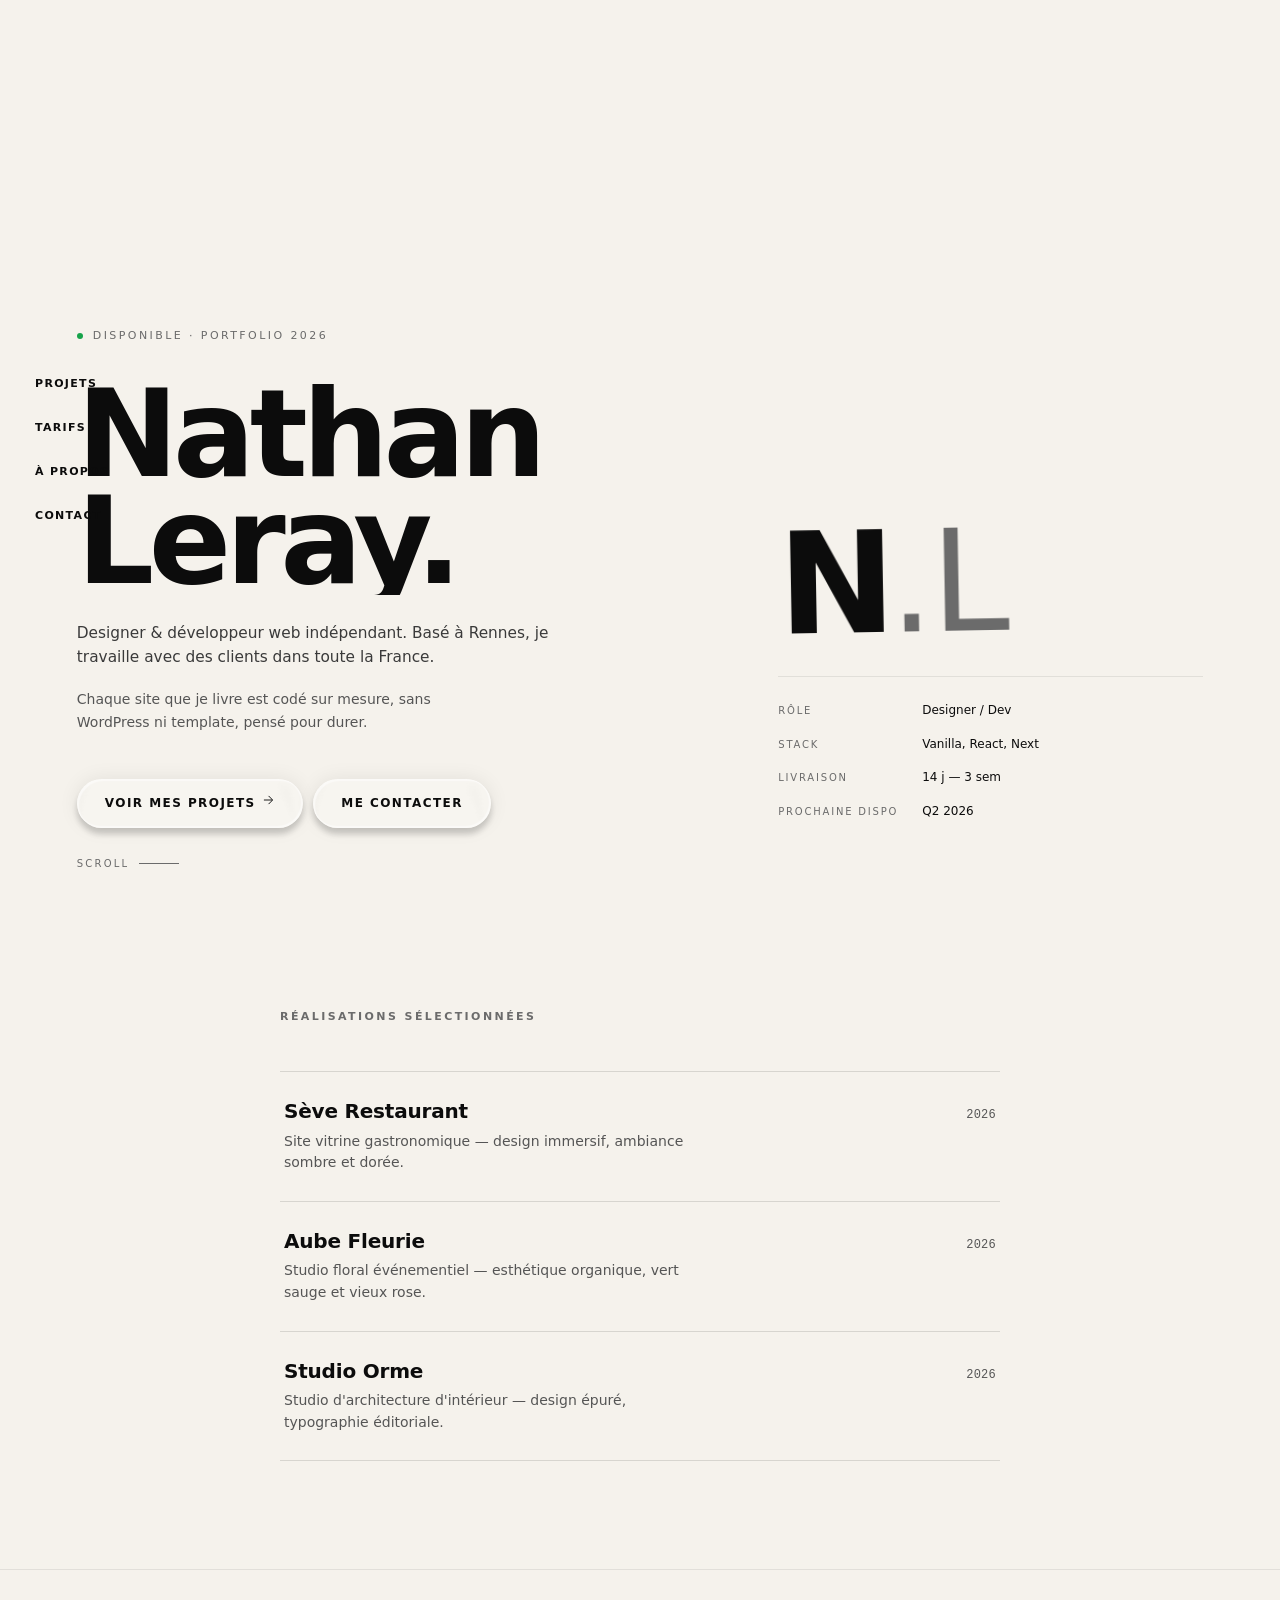
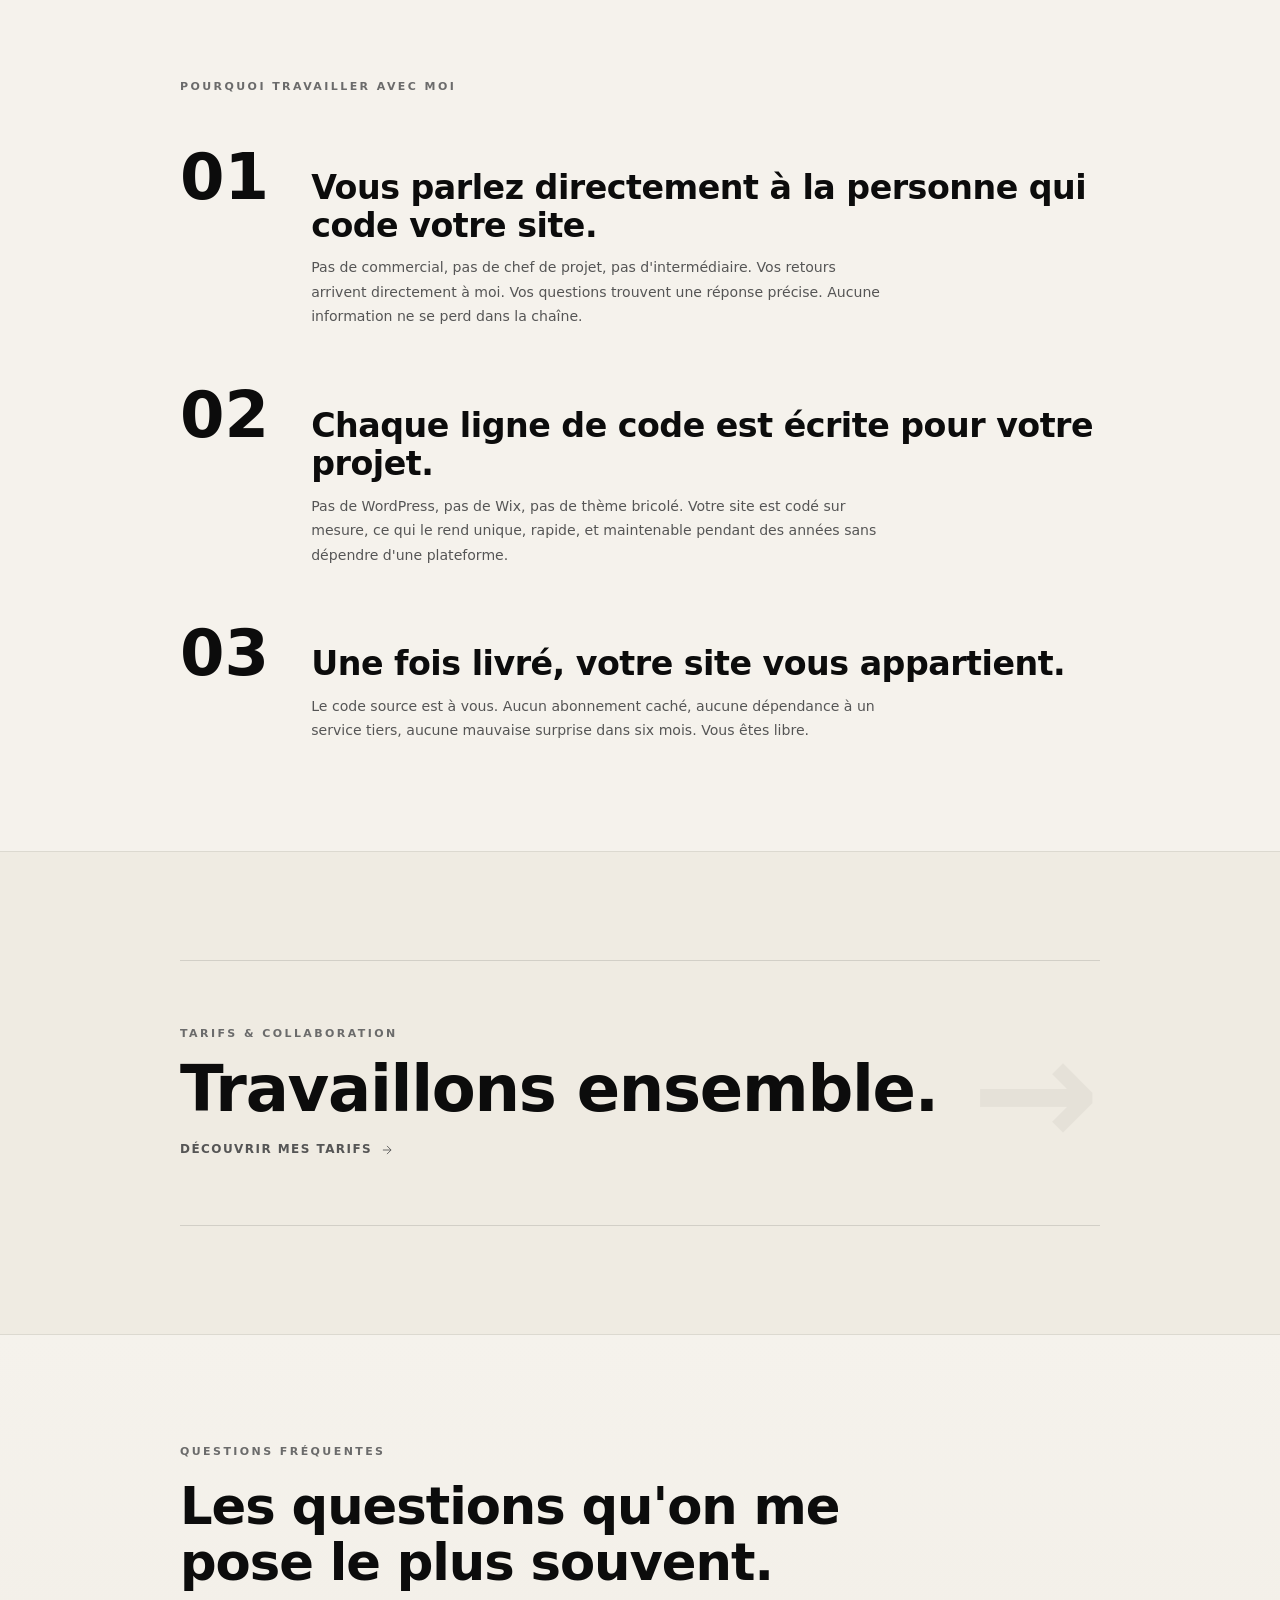
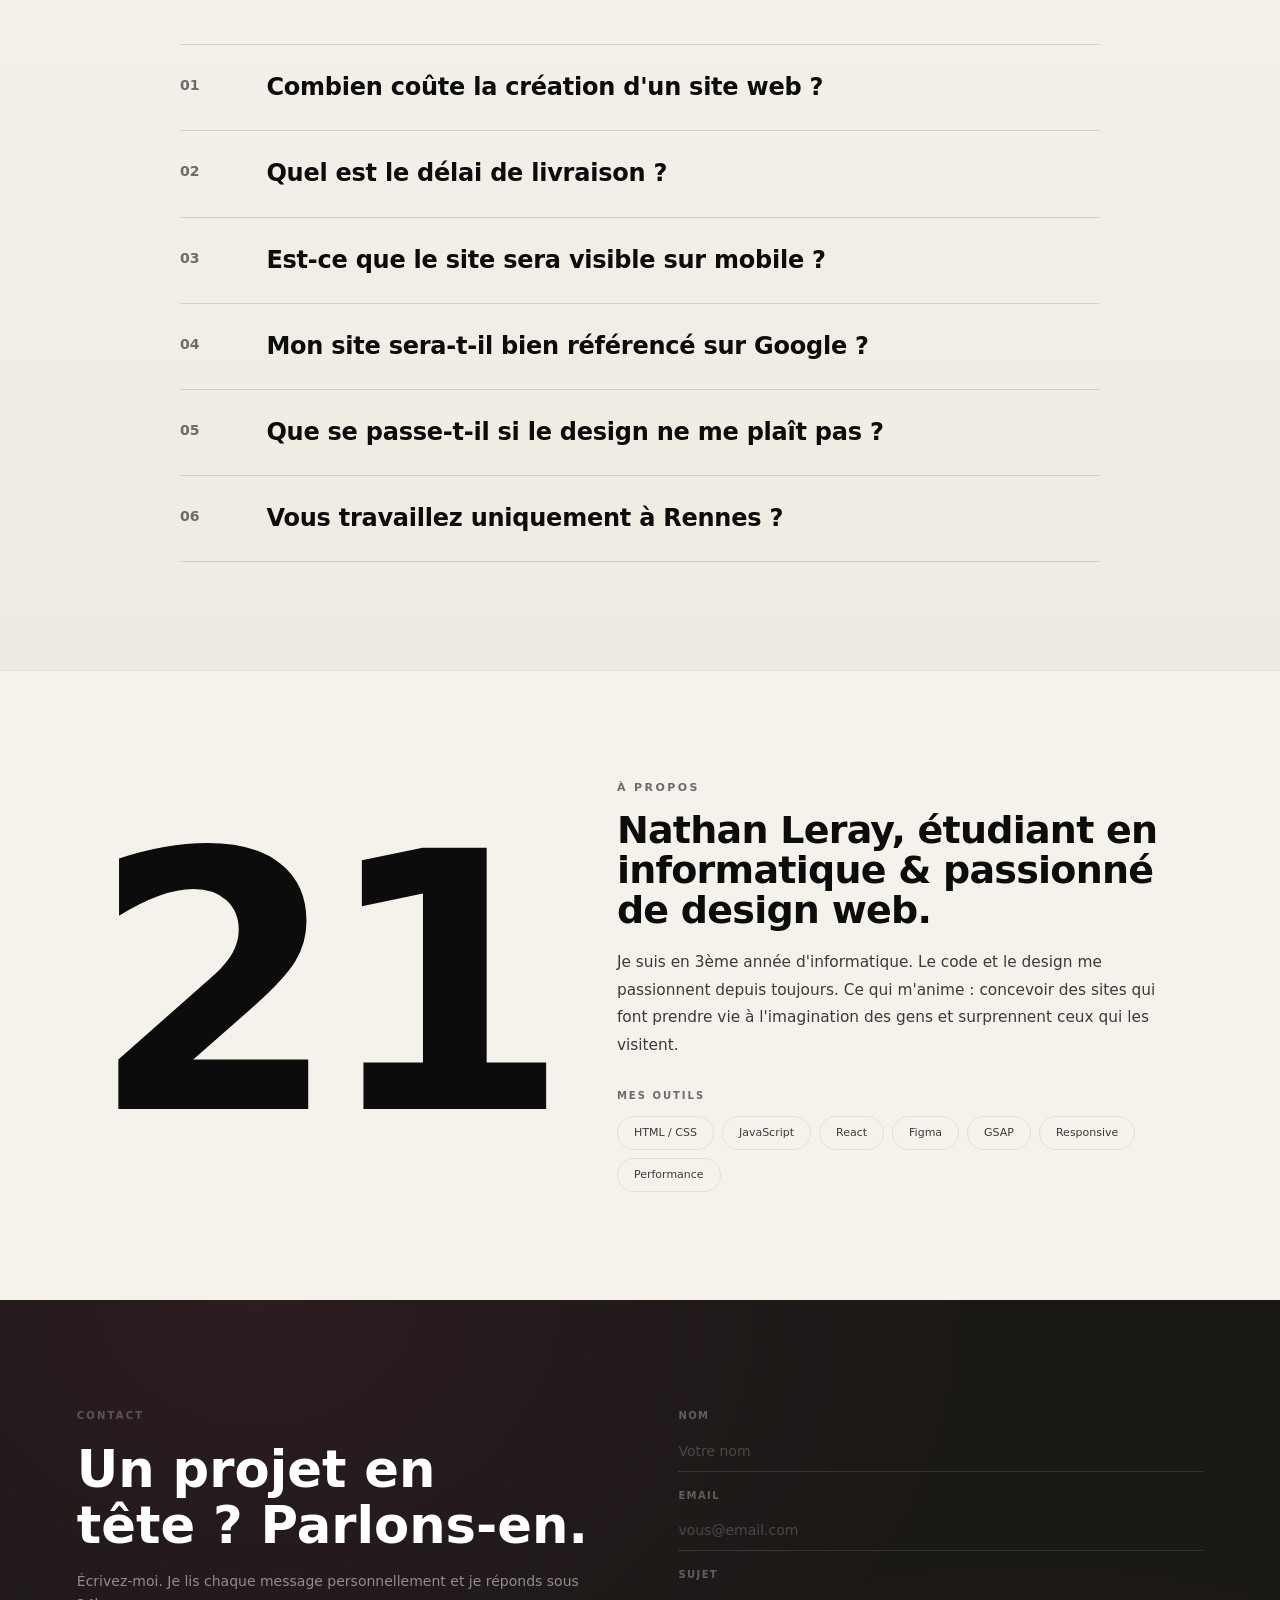
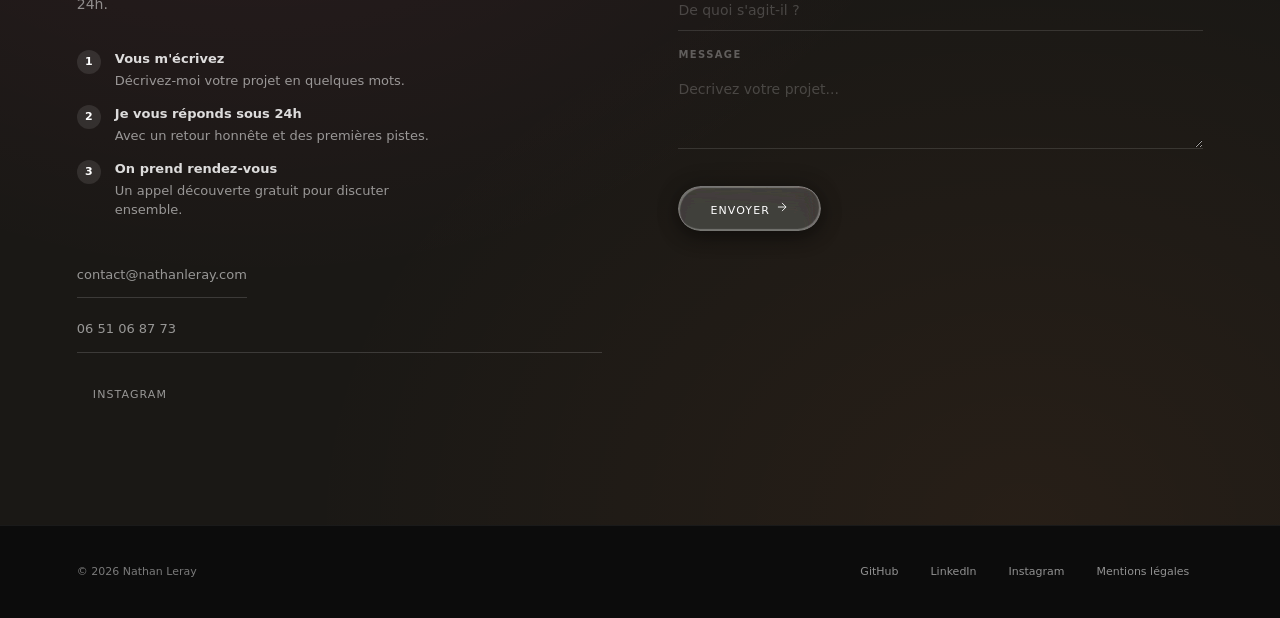
==== commit 12f566ec: "Add liquid glass effect to hero CTAs and contact submit - Inject SVG filter #glass-distortion (turbu" ====
--- a/index.html
+++ b/index.html
@@ -52,6 +52,54 @@
 img{display:block;max-width:100%}
 ::selection{background:var(--ink);color:var(--bg)}
 
+/* ═══ LIQUID GLASS ═══ */
+.glass{
+  position:relative;
+  overflow:hidden;
+  isolation:isolate;
+  color:var(--ink);
+  background:transparent;
+  border:none;
+  box-shadow:0 6px 6px rgba(0,0,0,.18),0 0 20px rgba(0,0,0,.08);
+  transition:transform .7s cubic-bezier(0.175,0.885,0.32,2.2),padding .7s cubic-bezier(0.175,0.885,0.32,2.2),border-radius .7s cubic-bezier(0.175,0.885,0.32,2.2),box-shadow .5s var(--ease)
+}
+.glass::before{
+  content:'';
+  position:absolute;
+  inset:0;
+  z-index:0;
+  backdrop-filter:blur(3px);
+  -webkit-backdrop-filter:blur(3px);
+  filter:url(#glass-distortion);
+  border-radius:inherit
+}
+.glass::after{
+  content:'';
+  position:absolute;
+  inset:0;
+  z-index:1;
+  background:rgba(255,255,255,.22);
+  box-shadow:inset 2px 2px 1px 0 rgba(255,255,255,.5),inset -1px -1px 1px 1px rgba(255,255,255,.5);
+  border-radius:inherit;
+  pointer-events:none
+}
+.glass > *{position:relative;z-index:2}
+.glass:hover{transform:scale(1.04);box-shadow:0 10px 24px rgba(0,0,0,.25),0 0 28px rgba(0,0,0,.1)}
+.glass:active{transform:scale(.98)}
+/* Dark context (contact) — boost tint + inner highlights */
+.contact .glass{color:var(--on-dark);box-shadow:0 6px 20px rgba(0,0,0,.4),0 0 24px rgba(0,0,0,.2)}
+.contact .glass::after{background:rgba(255,255,255,.16);box-shadow:inset 2px 2px 1px 0 rgba(255,255,255,.28),inset -1px -1px 1px 1px rgba(255,255,255,.28)}
+/* Fallback when filter url() unsupported */
+@supports not (filter:url(#glass-distortion)){
+  .glass::before{filter:none}
+}
+/* Glass overrides for existing buttons */
+.hero-cta.glass,.btn-send.glass{background:transparent;border:none}
+.hero-cta.glass:hover,.btn-send.glass:hover{background:transparent}
+.hero-cta--primary.glass{color:var(--ink)}
+.btn-send.glass{color:var(--on-dark)}
+.hero-cta.glass:active,.btn-send.glass:active{transform:scale(.98)}
+
 /* ═══ A11Y FOCUS ═══ */
 :focus{outline:none}
 :focus-visible{outline:var(--focus-ring);outline-offset:3px;border-radius:2px}
@@ -139,28 +187,37 @@
 .proof-num{font-family:var(--font-display);font-size:20px;font-weight:800;color:var(--ink)}
 @media(max-width:640px){.proof-bar{gap:16px;padding:20px var(--gutter)}.proof-item{font-size:12px}.proof-num{font-size:17px}}
 
-/* ═══ PROJECTS ═══ */
-.projects-section{padding:clamp(60px,10vh,120px) 0}
-.projects-intro{text-align:center;padding:0 var(--gutter);margin-bottom:clamp(48px,8vh,80px)}
-.projects-intro-title{font-family:var(--font-display);font-size:clamp(28px,3.5vw,48px);font-weight:800;line-height:1.15;margin-bottom:12px}
-.projects-intro-sub{font-size:14px;color:var(--muted);max-width:420px;margin:0 auto}
-
-.project-row{display:grid;grid-template-columns:1fr 1fr;gap:0;min-height:70vh;align-items:center;position:relative;overflow:hidden;perspective:1200px}
-.project-row:nth-child(even) .project-img-col{order:2}
-.project-row:nth-child(even) .project-text-col{order:1;padding-left:clamp(80px,10vw,140px)}
-
-.project-img-col{position:relative;height:100%;overflow:hidden;display:block;cursor:pointer;transform-style:preserve-3d;will-change:transform;transition:transform .6s var(--ease)}
-.project-img{width:100%;height:100%;object-fit:cover;transition:transform .8s var(--ease);transform:translateZ(0)}
-.project-row:hover .project-img{transform:scale(1.04)}
-@media(hover:hover) and (pointer:fine){.project-img-col[data-tilt]{transition:transform .15s linear}}
-
-.project-text-col{padding:clamp(40px,5vw,80px) clamp(32px,5vw,72px);display:flex;flex-direction:column;justify-content:center}
-.project-number{font-family:var(--font-display);font-size:64px;font-weight:800;color:rgba(0,0,0,.06);line-height:1;margin-bottom:12px}
-.project-name{font-family:var(--font-display);font-size:clamp(28px,3vw,44px);font-weight:800;line-height:1.1;margin-bottom:12px}
-.project-desc{font-size:14px;color:var(--muted);line-height:1.7;margin-bottom:20px;max-width:380px}
-.project-tags{display:flex;flex-wrap:wrap;gap:6px;margin-bottom:28px}
-.project-tag{font-size:10px;font-weight:500;letter-spacing:.1em;text-transform:uppercase;color:var(--ghost);border:1px solid var(--border);padding:4px 10px;border-radius:99px}
-.project-actions{display:flex;gap:12px;flex-wrap:wrap}
+/* ═══ PROJECTS — editorial showcase with cursor-follow preview ═══ */
+.projects-section{padding:clamp(80px,12vh,140px) var(--gutter);position:relative}
+.showcase{max-width:720px;margin:0 auto;position:relative}
+.showcase-header{margin-bottom:clamp(40px,5vh,56px)}
+.showcase-label{font-family:var(--font-display);font-size:11px;font-weight:600;letter-spacing:.22em;text-transform:uppercase;color:var(--ghost);margin:0}
+.showcase-list{list-style:none;margin:0;padding:0}
+.showcase-list li{border-top:1px solid rgba(0,0,0,.12)}
+.showcase-list li:last-child{border-bottom:1px solid rgba(0,0,0,.12)}
+.showcase-item{display:flex;align-items:baseline;justify-content:space-between;gap:clamp(16px,3vw,32px);padding:clamp(20px,3vh,28px) 4px;text-decoration:none;color:inherit;position:relative;min-height:44px;transition:color .3s var(--ease)}
+.showcase-item::before{content:'';position:absolute;inset:0 -16px;background:rgba(0,0,0,.025);border-radius:10px;opacity:0;transform:scale(.97);transition:opacity .35s var(--ease),transform .35s var(--ease);pointer-events:none;z-index:0}
+.showcase-item:hover::before,.showcase-item:focus-visible::before{opacity:1;transform:scale(1)}
+.showcase-body{position:relative;z-index:1;flex:1 1 auto;min-width:0}
+.showcase-title-row{display:inline-flex;align-items:center;gap:10px}
+.showcase-title{font-family:var(--font-display);font-size:clamp(17px,1.6vw,20px);font-weight:600;letter-spacing:-.01em;line-height:1.25;margin:0;color:var(--ink);position:relative;display:inline-block}
+.showcase-title::after{content:'';position:absolute;left:0;bottom:-2px;height:1px;width:100%;background:var(--ink);transform:scaleX(0);transform-origin:left;transition:transform .45s var(--ease)}
+.showcase-item:hover .showcase-title::after,.showcase-item:focus-visible .showcase-title::after{transform:scaleX(1)}
+.showcase-arrow{width:14px;height:14px;color:var(--muted);opacity:0;transform:translate(-6px,6px);transition:opacity .35s var(--ease),transform .35s var(--ease),color .35s}
+.showcase-item:hover .showcase-arrow,.showcase-item:focus-visible .showcase-arrow{opacity:1;transform:translate(0,0);color:var(--ink)}
+.showcase-desc{font-family:var(--font-body);font-size:14px;line-height:1.55;color:var(--muted);margin:4px 0 0;max-width:420px;transition:color .3s var(--ease)}
+.showcase-item:hover .showcase-desc,.showcase-item:focus-visible .showcase-desc{color:var(--secondary)}
+.showcase-year{position:relative;z-index:1;flex:0 0 auto;font-family:ui-monospace,'SF Mono',Menlo,monospace;font-size:12px;font-weight:500;letter-spacing:.02em;color:var(--muted);font-variant-numeric:tabular-nums;transition:color .3s}
+.showcase-item:hover .showcase-year,.showcase-item:focus-visible .showcase-year{color:var(--secondary)}
+
+/* Floating preview — cursor-follow */
+.showcase-preview{position:fixed;top:0;left:0;width:300px;height:200px;border-radius:16px;overflow:hidden;pointer-events:none;opacity:0;transform:translate3d(-9999px,-9999px,0) scale(.85);transition:opacity .35s var(--ease),scale .35s var(--ease);z-index:40;box-shadow:0 20px 60px -20px rgba(0,0,0,.35),0 1px 2px rgba(0,0,0,.08);will-change:transform,opacity;background:var(--bg-warm)}
+.showcase-preview.active{opacity:1;scale:1}
+.showcase-preview-img{position:absolute;inset:0;width:100%;height:100%;object-fit:cover;opacity:0;transform:scale(1.08);filter:blur(10px);transition:opacity .55s var(--ease),transform .55s var(--ease),filter .55s var(--ease)}
+.showcase-preview-img.active{opacity:1;transform:scale(1);filter:blur(0)}
+@media(hover:none),(pointer:coarse),(max-width:900px){.showcase-preview{display:none!important}}
+
+/* Generic buttons (used in offres, contact, modal) */
 .btn{display:inline-flex;align-items:center;justify-content:center;gap:8px;padding:14px 28px;min-height:44px;font-family:var(--font-body);font-size:11px;font-weight:500;letter-spacing:.1em;text-transform:uppercase;border-radius:99px;border:none;cursor:pointer;transition:background .35s var(--ease),color .35s var(--ease),border-color .35s var(--ease),transform .15s ease,box-shadow .35s var(--ease)}
 .btn svg{width:12px;height:12px}
 .btn-dark{background:var(--ink);color:var(--on-dark)}
@@ -169,15 +226,11 @@
 .btn-outline:hover{border-color:var(--ink)}
 .btn:active{transform:scale(.97)}
 button:active,a.btn:active,a[class*="-cta"]:active,a[class*="contact-cta"]:active{transform:scale(.97)}
-.project-demo{font-size:9px;font-weight:500;letter-spacing:.14em;text-transform:uppercase;color:var(--ghost);border:1px solid var(--border);padding:3px 8px;border-radius:99px;display:inline-block;margin-bottom:16px}
-
-@media(max-width:768px){
-  .project-row{grid-template-columns:1fr;min-height:auto}
-  .project-row:nth-child(even) .project-img-col{order:1}
-  .project-row:nth-child(even) .project-text-col{order:2}
-  .project-img-col{height:50vw;min-height:240px}
-  .project-text-col{padding:28px var(--gutter) 48px}
-  .project-number{font-size:40px}
+
+@media(max-width:640px){
+  .showcase-item{flex-wrap:wrap}
+  .showcase-year{order:3;width:100%;margin-top:4px}
+  .showcase-title{font-size:17px}
 }
 
 /* ═══ TESTIMONIALS ═══ */
@@ -389,6 +442,24 @@
 </head>
 <body class="booting">
 <a href="#projets" class="skip-link">Aller au contenu</a>
+<svg width="0" height="0" style="position:absolute;pointer-events:none;width:0;height:0" aria-hidden="true">
+  <defs>
+    <filter id="glass-distortion" x="0%" y="0%" width="100%" height="100%" filterUnits="objectBoundingBox">
+      <feTurbulence type="fractalNoise" baseFrequency="0.001 0.005" numOctaves="1" seed="17" result="turbulence"/>
+      <feComponentTransfer in="turbulence" result="mapped">
+        <feFuncR type="gamma" amplitude="1" exponent="10" offset="0.5"/>
+        <feFuncG type="gamma" amplitude="0" exponent="1" offset="0"/>
+        <feFuncB type="gamma" amplitude="0" exponent="1" offset="0.5"/>
+      </feComponentTransfer>
+      <feGaussianBlur in="turbulence" stdDeviation="3" result="softMap"/>
+      <feSpecularLighting in="softMap" surfaceScale="5" specularConstant="1" specularExponent="100" lighting-color="white" result="specLight">
+        <fePointLight x="-200" y="-200" z="300"/>
+      </feSpecularLighting>
+      <feComposite in="specLight" operator="arithmetic" k1="0" k2="1" k3="1" k4="0" result="litImage"/>
+      <feDisplacementMap in="SourceGraphic" in2="softMap" scale="200" xChannelSelector="R" yChannelSelector="G"/>
+    </filter>
+  </defs>
+</svg>
 <div class="boot" id="boot" aria-hidden="true"><div class="boot-mark"></div></div>
 
 <!-- NAV -->
@@ -411,8 +482,8 @@
       <p class="hero-role">Designer &amp; d&eacute;veloppeur web ind&eacute;pendant. Bas&eacute; &agrave; Rennes, je travaille avec des clients dans toute la France.</p>
       <p class="hero-tagline">Chaque site que je livre est cod&eacute; sur mesure, sans WordPress ni template, pens&eacute; pour durer.</p>
       <div class="hero-actions">
-        <a href="#projets" class="hero-cta hero-cta--primary">Voir mes projets <svg viewBox="0 0 24 24" fill="none" stroke="currentColor" stroke-width="1.6"><path d="M5 12h14M13 5l7 7-7 7"/></svg></a>
-        <a href="#contact" class="hero-cta hero-cta--tel">Me contacter</a>
+        <a href="#projets" class="hero-cta hero-cta--primary glass"><span>Voir mes projets <svg viewBox="0 0 24 24" fill="none" stroke="currentColor" stroke-width="1.6"><path d="M5 12h14M13 5l7 7-7 7"/></svg></span></a>
+        <a href="#contact" class="hero-cta hero-cta--tel glass"><span>Me contacter</span></a>
       </div>
     </div>
     <aside class="hero-side">
@@ -429,62 +500,57 @@
 </section>
 
 <main>
-<!-- PROJECTS -->
-<section class="projects-section" id="projets">
-  <div class="projects-intro reveal">
-    <p class="section-label">R&eacute;alisations</p>
-    <h2 class="projects-intro-title">Mes r&eacute;alisations</h2>
-    <p class="projects-intro-sub">Chaque projet est unique. Voici les derniers.</p>
-  </div>
-  <div id="projectsContainer">
-    <article class="project-row reveal">
-      <a href="/projets/seve-restaurant/" class="project-img-col" aria-label="Voir l'&eacute;tude de cas du projet S&egrave;ve Restaurant">
-        <img class="project-img" src="screenshots/seve.webp" alt="Site web du restaurant gastronomique S&egrave;ve &agrave; Barbizon &mdash; r&eacute;alisation Nathan Leray" width="1200" height="750" loading="lazy">
-      </a>
-      <div class="project-text-col">
-        <div class="project-number">01</div>
-        <span class="project-demo">Projet de d&eacute;monstration</span>
-        <h3 class="project-name">S&egrave;ve Restaurant</h3>
-        <p class="project-desc">Site vitrine gastronomique &mdash; design immersif, ambiance sombre et dor&eacute;e.</p>
-        <div class="project-tags"><span class="project-tag">HTML/CSS</span><span class="project-tag">JavaScript</span><span class="project-tag">Design</span></div>
-        <div class="project-actions">
-          <a href="/projets/seve-restaurant/" class="btn btn-dark">Lire l'&eacute;tude de cas <svg viewBox="0 0 24 24" fill="none" stroke="currentColor" stroke-width="1.5"><path d="M5 12h14M12 5l7 7-7 7"/></svg></a>
-          <a href="sites/seve/index.html" target="_blank" rel="noopener noreferrer" class="btn btn-outline">Voir le site <svg viewBox="0 0 24 24" fill="none" stroke="currentColor" stroke-width="1.5"><path d="M7 17L17 7M17 7H8M17 7v9"/></svg></a>
-        </div>
-      </div>
-    </article>
-    <article class="project-row reveal">
-      <a href="/projets/aube-fleurie/" class="project-img-col" aria-label="Voir l'&eacute;tude de cas du projet Aube Fleurie">
-        <img class="project-img" src="screenshots/aube.webp" alt="Site web de Maison Aube Fleurie, studio floral &eacute;v&eacute;nementiel &agrave; Rennes &mdash; r&eacute;alisation Nathan Leray" width="1200" height="750" loading="lazy">
-      </a>
-      <div class="project-text-col">
-        <div class="project-number">02</div>
-        <span class="project-demo">Projet de d&eacute;monstration</span>
-        <h3 class="project-name">Aube Fleurie</h3>
-        <p class="project-desc">Studio floral &eacute;v&eacute;nementiel &mdash; esth&eacute;tique organique, vert sauge et vieux rose.</p>
-        <div class="project-tags"><span class="project-tag">HTML/CSS</span><span class="project-tag">JavaScript</span><span class="project-tag">Design</span></div>
-        <div class="project-actions">
-          <a href="/projets/aube-fleurie/" class="btn btn-dark">Lire l'&eacute;tude de cas <svg viewBox="0 0 24 24" fill="none" stroke="currentColor" stroke-width="1.5"><path d="M5 12h14M12 5l7 7-7 7"/></svg></a>
-          <a href="sites/aube-fleurie/index.html" target="_blank" rel="noopener noreferrer" class="btn btn-outline">Voir le site <svg viewBox="0 0 24 24" fill="none" stroke="currentColor" stroke-width="1.5"><path d="M7 17L17 7M17 7H8M17 7v9"/></svg></a>
-        </div>
-      </div>
-    </article>
-    <article class="project-row reveal">
-      <a href="/projets/studio-orme/" class="project-img-col" aria-label="Voir l'&eacute;tude de cas du projet Studio Orme">
-        <img class="project-img" src="screenshots/orme.webp" alt="Site web de Studio Orme, studio d'architecture d'int&eacute;rieur &agrave; Bordeaux &mdash; r&eacute;alisation Nathan Leray" width="1200" height="750" loading="lazy">
-      </a>
-      <div class="project-text-col">
-        <div class="project-number">03</div>
-        <span class="project-demo">Projet de d&eacute;monstration</span>
-        <h3 class="project-name">Studio Orme</h3>
-        <p class="project-desc">Studio d'architecture d'int&eacute;rieur &mdash; design &eacute;pur&eacute;, typographie &eacute;ditoriale.</p>
-        <div class="project-tags"><span class="project-tag">HTML/CSS</span><span class="project-tag">Design</span><span class="project-tag">Multi-pages</span></div>
-        <div class="project-actions">
-          <a href="/projets/studio-orme/" class="btn btn-dark">Lire l'&eacute;tude de cas <svg viewBox="0 0 24 24" fill="none" stroke="currentColor" stroke-width="1.5"><path d="M5 12h14M12 5l7 7-7 7"/></svg></a>
-          <a href="sites/studio-orme/index.html" target="_blank" rel="noopener noreferrer" class="btn btn-outline">Voir le site <svg viewBox="0 0 24 24" fill="none" stroke="currentColor" stroke-width="1.5"><path d="M7 17L17 7M17 7H8M17 7v9"/></svg></a>
-        </div>
-      </div>
-    </article>
+<!-- PROJECTS — editorial showcase with cursor-follow preview -->
+<section class="projects-section" id="projets" aria-labelledby="projects-title">
+  <div class="showcase" id="showcase">
+    <header class="showcase-header reveal">
+      <h2 id="projects-title" class="showcase-label">R&eacute;alisations s&eacute;lectionn&eacute;es</h2>
+    </header>
+
+    <div class="showcase-preview" id="showcasePreview" aria-hidden="true">
+      <img src="screenshots/seve.webp" alt="" class="showcase-preview-img" data-index="0">
+      <img src="screenshots/aube.webp" alt="" class="showcase-preview-img" data-index="1">
+      <img src="screenshots/orme.webp" alt="" class="showcase-preview-img" data-index="2">
+    </div>
+
+    <ol class="showcase-list reveal">
+      <li>
+        <a href="/projets/seve-restaurant/" class="showcase-item" data-index="0" aria-label="&Eacute;tude de cas du projet S&egrave;ve Restaurant">
+          <div class="showcase-body">
+            <div class="showcase-title-row">
+              <h3 class="showcase-title">S&egrave;ve Restaurant</h3>
+              <svg class="showcase-arrow" viewBox="0 0 24 24" fill="none" stroke="currentColor" stroke-width="1.8" stroke-linecap="round" stroke-linejoin="round" aria-hidden="true"><path d="M7 17L17 7M8 7h9v9"/></svg>
+            </div>
+            <p class="showcase-desc">Site vitrine gastronomique &mdash; design immersif, ambiance sombre et dor&eacute;e.</p>
+          </div>
+          <span class="showcase-year">2026</span>
+        </a>
+      </li>
+      <li>
+        <a href="/projets/aube-fleurie/" class="showcase-item" data-index="1" aria-label="&Eacute;tude de cas du projet Aube Fleurie">
+          <div class="showcase-body">
+            <div class="showcase-title-row">
+              <h3 class="showcase-title">Aube Fleurie</h3>
+              <svg class="showcase-arrow" viewBox="0 0 24 24" fill="none" stroke="currentColor" stroke-width="1.8" stroke-linecap="round" stroke-linejoin="round" aria-hidden="true"><path d="M7 17L17 7M8 7h9v9"/></svg>
+            </div>
+            <p class="showcase-desc">Studio floral &eacute;v&eacute;nementiel &mdash; esth&eacute;tique organique, vert sauge et vieux rose.</p>
+          </div>
+          <span class="showcase-year">2026</span>
+        </a>
+      </li>
+      <li>
+        <a href="/projets/studio-orme/" class="showcase-item" data-index="2" aria-label="&Eacute;tude de cas du projet Studio Orme">
+          <div class="showcase-body">
+            <div class="showcase-title-row">
+              <h3 class="showcase-title">Studio Orme</h3>
+              <svg class="showcase-arrow" viewBox="0 0 24 24" fill="none" stroke="currentColor" stroke-width="1.8" stroke-linecap="round" stroke-linejoin="round" aria-hidden="true"><path d="M7 17L17 7M8 7h9v9"/></svg>
+            </div>
+            <p class="showcase-desc">Studio d'architecture d'int&eacute;rieur &mdash; design &eacute;pur&eacute;, typographie &eacute;ditoriale.</p>
+          </div>
+          <span class="showcase-year">2026</span>
+        </a>
+      </li>
+    </ol>
   </div>
 </section>
 
@@ -625,7 +691,7 @@
       <div class="form-group"><label class="form-label">Email</label><input type="email" name="email" class="form-input" placeholder="vous@email.com" required></div>
       <div class="form-group"><label class="form-label">Sujet</label><input type="text" name="subject" class="form-input" placeholder="De quoi s'agit-il ?"></div>
       <div class="form-group"><label class="form-label">Message</label><textarea name="message" class="form-textarea" placeholder="Decrivez votre projet..." required></textarea></div>
-      <button type="submit" class="btn-send">Envoyer <svg viewBox="0 0 24 24" width="14" height="14" fill="none" stroke="currentColor" stroke-width="1.5"><path d="M5 12h14M12 5l7 7-7 7"/></svg></button>
+      <button type="submit" class="btn-send glass"><span>Envoyer <svg viewBox="0 0 24 24" width="14" height="14" fill="none" stroke="currentColor" stroke-width="1.5"><path d="M5 12h14M12 5l7 7-7 7"/></svg></span></button>
       <div class="form-feedback" id="formFeedback"></div>
     </form>
   </div>
@@ -832,38 +898,61 @@
 }, { threshold: 0.12 });
 document.querySelectorAll('.reveal').forEach(el => obs.observe(el));
 
-// ── 3D parallax tilt on project image columns (desktop only, fine pointer) ──
-if (window.matchMedia('(hover:hover) and (pointer:fine)').matches && !window.matchMedia('(prefers-reduced-motion:reduce)').matches) {
-  const tiltMax = 7; // degrees
-  document.querySelectorAll('.project-img-col').forEach(el => {
-    el.dataset.tilt = '1';
-    let raf = 0, tx = 0, ty = 0;
-    const apply = () => {
-      el.style.transform = `rotateX(${ty}deg) rotateY(${tx}deg)`;
-      raf = 0;
-    };
-    el.addEventListener('mousemove', e => {
-      const r = el.getBoundingClientRect();
-      const px = (e.clientX - r.left) / r.width - 0.5;
-      const py = (e.clientY - r.top) / r.height - 0.5;
-      tx = px * tiltMax;
-      ty = -py * tiltMax;
-      if (!raf) raf = requestAnimationFrame(apply);
+// ── Projects showcase: cursor-follow preview with lerp smoothing ──
+(() => {
+  const fine = window.matchMedia('(hover:hover) and (pointer:fine)').matches;
+  const reduced = window.matchMedia('(prefers-reduced-motion:reduce)').matches;
+  if (!fine || reduced) return;
+  const showcase = document.getElementById('showcase');
+  const preview = document.getElementById('showcasePreview');
+  if (!showcase || !preview) return;
+  const imgs = preview.querySelectorAll('.showcase-preview-img');
+  const items = showcase.querySelectorAll('.showcase-item');
+  // Offset so preview sits up-right of the cursor
+  const OFFSET_X = 24;
+  const OFFSET_Y = -preview.offsetHeight - 20;
+  let tx = 0, ty = 0, cx = 0, cy = 0, raf = 0, active = false;
+  const lerp = (a, b, t) => a + (b - a) * t;
+  const tick = () => {
+    cx = lerp(cx, tx, 0.18);
+    cy = lerp(cy, ty, 0.18);
+    preview.style.transform = `translate3d(${cx + OFFSET_X}px, ${cy + OFFSET_Y}px, 0)`;
+    raf = requestAnimationFrame(tick);
+  };
+  showcase.addEventListener('pointermove', e => {
+    tx = e.clientX;
+    ty = e.clientY;
+    if (!raf) { cx = tx; cy = ty; raf = requestAnimationFrame(tick); }
+  });
+  items.forEach((item, i) => {
+    item.addEventListener('pointerenter', () => {
+      active = true;
+      preview.classList.add('active');
+      imgs.forEach((img, j) => img.classList.toggle('active', j === i));
     });
-    el.addEventListener('mouseleave', () => {
-      tx = 0; ty = 0;
-      el.style.transition = 'transform .6s cubic-bezier(.16,1,.3,1)';
-      el.style.transform = 'rotateX(0) rotateY(0)';
-      setTimeout(() => { el.style.transition = ''; }, 600);
+    item.addEventListener('focus', () => {
+      const r = item.getBoundingClientRect();
+      tx = r.right; ty = r.top + r.height / 2;
+      active = true;
+      preview.classList.add('active');
+      imgs.forEach((img, j) => img.classList.toggle('active', j === i));
     });
-    el.addEventListener('mouseenter', () => { el.style.transition = ''; });
+    item.addEventListener('blur', () => {
+      active = false;
+      preview.classList.remove('active');
+    });
   });
-}
+  showcase.addEventListener('pointerleave', () => {
+    active = false;
+    preview.classList.remove('active');
+  });
+})();
+
 
 // ── Nav style on dark sections ──
 if (window.innerWidth > 900) {
   const sideNav = document.querySelector('.side-nav');
-  const darkSections = document.querySelectorAll('.project-img-col, .contact');
+  const darkSections = document.querySelectorAll('.contact');
   function updateNavStyle() {
     const navRect = sideNav.getBoundingClientRect();
     const navMid = navRect.top + navRect.height / 2;
